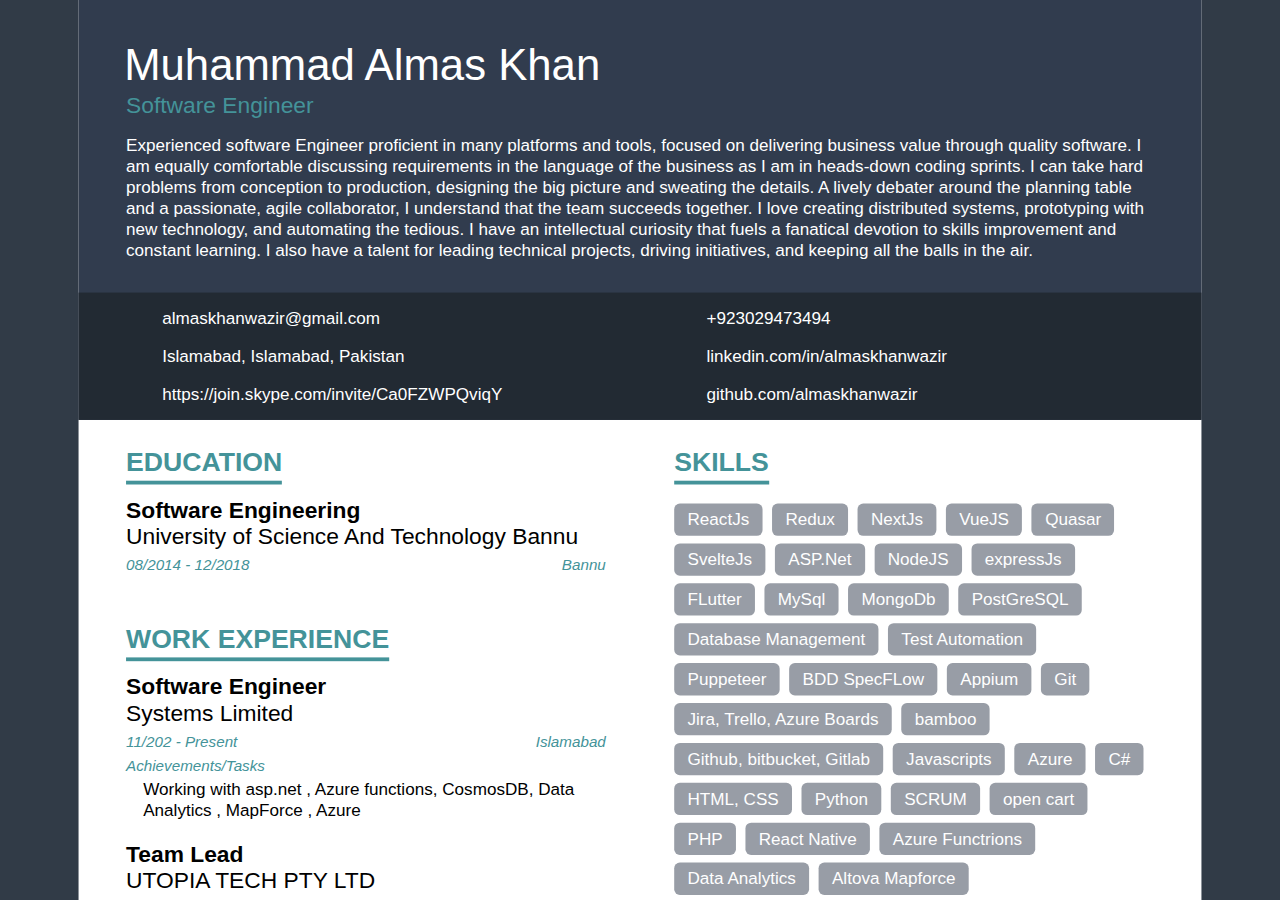
==== index.html @ 301b15f7 "name changes" ====
<!DOCTYPE html>
<!-- saved from url=(0073)https://novoresume.com/editor/resume/688904b0-e754-11e9-bd22-3d920b019807 -->
<html lang="en-US" xml:lang="en-US" id="q1xt_q-html" class="">
  <head>
    <meta http-equiv="Content-Type" content="text/html; charset=UTF-8" />

    <style type="text/css" class="q1ma_q-subpart">
      body,
      html {
        overflow: hidden !important;
        padding: 0;
        margin: 0;
        display: block;
        width: 100% !important;
        height: 100% !important;
        background-color: #303d46;
      }
      #q1uk_q-if-css-loaded {
        width: 10px;
      }
      #q1ma_q-animation {
        width: 100%;
        height: 100%;
        top: 0;
        z-index: 9999999;
        background-color: #303d46;
        position: fixed;
        text-align: center !important;
        transition: 0.5s ease-out;
        will-change: contents;
        opacity: 1;
      }
      #q1ma_q-animation.q1vr_q-close-animation {
        opacity: 0;
      }
      .q1ox_q-loading {
        top: 0;
        width: 100%;
        height: 100%;
        position: fixed;
      }
      #q1ma_q-animation #q1vs_q {
        position: relative;
        height: 18rem;
        margin: -9rem auto 0 auto;
        top: 50%;
      }
      #q1ma_q-animation #q1vt_q {
        position: absolute;
        bottom: 1rem;
        width: 20rem;
        margin-left: -10rem;
        left: 50%;
        display: block;
      }
    </style>
    <title>Novorésumé</title>

    <link
      rel="stylesheet"
      type="text/css"
      href="./Novorésumé_files/style.css"
    />

    <style type="text/css" nonce="" media="print">
      .usabilla_live_button_container {
        display: none;
      }
    </style>

    <style stylearchivedocanimation="">
      #q1et_q.q1uy_q-single-doc .q1um_q-wrapper.q1ox_q-page.qlg_q {
        transform: scale(0.95);
      }
    </style>
  </head>
  <body
    id="q1us_q-editor"
    data-q1vu_q-status="done"
    class="n-hv-s q1ld_q-touch-select-on-some q1ld_q-download-due-to-premium"
    data-nvt-category="editor"
    data-user-auth=""
    data-q1xt_q-mode="q1uy_q-resume-edit"
  >
    <div id="q1et_q" class="q1uy_q-single-doc n-clearfix-after">
          <div
            class="q1ox_q-page q1um_q-wrapper qlg_q"
            data-q1rt_q-show="true"
            data-q1pl_q="A4"
            data-q1xr_q-id="688904b0-e754-11e9-bd22-3d920b019807"
          >
            <div
              class="yna-x-doc-4 q1um_q q1um_q-resume"
              data-q1un_q-option="ubuntu"
              data-q1un_q-size="2"
              data-q1se_q-varient="2"
              data-q1se_q-option="1"
              data-q1vl_q="mid"
              data-q1lm_q="50"
              data-q1lm_q-rates-left="x-bs-2"
              data-q1lm_q-rates-right="x-bs-2"
              data-q1vb_q-label-hide="false"
              data-q1pn_q-index="0"
              data-q1um_q-index="0"
              data-q1nt_q="1642504940882-1"
              data-cv-resume-has-footer="true"
            >
              <div class="q1ox_q-sides q1pm_q-box">
                <div
                  class="x-t-c1 q1zh_q-side-top q1zh_q-side-top-xslot1 q1zh_q-side-top-xslot2"
                  data-q1rt_q-style="round"
                >
                  <div class="q1zh_q-header">
                    <div class="q1xr_q-header-inner">
                      <div
                        class="q1zh_q-specific-sub-header q1yb_q-sizing q1if_q-after"
                      >
                        <div class="q1zh_q-name-container">
                          <div
                            class="q1ro_q-full-name q1un_q-size-a q1un_q-b q1za_q-wrap-pdf"
                          >
                            Muhammad Almas Khan
                          </div>
                          <div class="q1va_q-title">
                            <div
                              class="yna-section-title yna-section-title q1le_q q1pc_q-basic q1le_q-simple"
                              data-q1jl_q="title-1628273647016-22"
                              data-q1ey_q="title"
                            >
                              <div
                                class="q1xu_q q1eu_q-field q1eu_q-field-outer"
                                data-novo-align=""
                                data-q1wz_q-text-enabled="false"
                              >
                                <div
                                  class="q1xu_q q1eu_q-field q1eu_q-field-inner"
                                >
                                  <div
                                    data-q1ro_q="title-desc"
                                    contenteditable="true"
                                    class="q1un_q-size-c q1un_q-b q1ro_q x-t-c1-color q1za_q-wrap-pdf q1ro_q-mandatory"
                                    data-qxy_q="Professional Title"
                                  >
                                    Software Engineer
                                  </div>
                                </div>
                              </div>
                            </div>
                          </div>
                        </div>
                        <div class="q1va_q-summary">
                          <div
                            class="yna-section-summary q1le_q q1pc_q-basic q1le_q-simple"
                            data-q1jl_q="summary-1628273647016-2"
                            data-q1ey_q="summary"
                          >
                            <div
                              class="q1xu_q q1eu_q-field q1eu_q-field-outer"
                              data-novo-align=""
                              data-q1wz_q-text-enabled="true"
                            >
                              <div
                                class="q1xu_q q1eu_q-field q1eu_q-field-inner"
                              >
                                <div
                                  data-q1ro_q="summary-desc"
                                  contenteditable="true"
                                  class="q1ro_q q1un_q-size-e q1un_q-b q1ro_q-mandatory"
                                  data-qxy_q="Short and engaging pitch about yourself."
                                >
                                  <!--StartFragment-->
                                  Experienced software Engineer proficient in
                                  many platforms and tools, focused on
                                  delivering business value through quality
                                  software. I am equally comfortable discussing
                                  requirements in the language of the business
                                  as I am in heads-down coding sprints. I can
                                  take hard problems from conception to
                                  production, designing the big picture and
                                  sweating the details. A lively debater around
                                  the planning table and a passionate, agile
                                  collaborator, I understand that the team
                                  succeeds together. I love creating distributed
                                  systems, prototyping with new technology, and
                                  automating the tedious. I have an intellectual
                                  curiosity that fuels a fanatical devotion to
                                  skills improvement and constant learning. I
                                  also have a talent for leading technical
                                  projects, driving initiatives, and keeping all
                                  the balls in the air.
                                  <!--EndFragment-->
                                </div>
                              </div>
                            </div>
                          </div>
                        </div>
                      </div>
                      
                    </div>
                  </div>
                  <div class="q1va_q-contact x-t-c1-darker q1zh_q-full-width">
                    <div
                      class="yna-section-contact q1le_q q1le_q-simple"
                      data-q1ey_q="contact"
                      data-das="1642506013298"
                      data-q1lt_q-groups="true"
                    >
                      <div class="q1yz_q-group">
                        <div class="q1zh_q-contact" data-q1ro_q-name="email">
                          <div class="q1up_q-contact-holder x-t-c1-color">
                            <div
                              class="q1up_q-contact"
                              style="
                                background-image: url('https://d.novoresume.com/yna_pub/svg/contact/email/white.svg');
                              "
                            ></div>
                          </div>
                          <a
                            data-novo-x-href="mailto:almaskhanwazir@gmail.com"
                            class="q1ro_q-contact q1un_q-size-e q1un_q-b q1za_q-wrap-pdf"
                            >almaskhanwazir@gmail.com</a
                          >
                        </div>
                        <div class="q1zh_q-contact" data-q1ro_q-name="phone">
                          <div class="q1up_q-contact-holder x-t-c1-color">
                            <div
                              class="q1up_q-contact"
                              style="
                                background-image: url('https://d.novoresume.com/yna_pub/svg/contact/phone/white.svg');
                              "
                            ></div>
                          </div>
                          <a
                            class="q1ro_q-contact q1un_q-size-e q1un_q-b q1za_q-wrap-pdf"
                            >+923029473494</a
                          >
                        </div>
                      </div>
                      <div class="q1yz_q-group">
                        <div
                          class="q1zh_q-contact"
                          data-q1ro_q-name="address_mask"
                        >
                          <div class="q1up_q-contact-holder x-t-c1-color">
                            <div
                              class="q1up_q-contact"
                              style="
                                background-image: url('https://d.novoresume.com/yna_pub/svg/contact/address_mask/white.svg');
                              "
                            ></div>
                          </div>
                          <a
                            class="q1ro_q-contact q1un_q-size-e q1un_q-b q1za_q-wrap-pdf"
                            >Islamabad, Islamabad, Pakistan</a
                          >
                        </div>
                        <div class="q1zh_q-contact" data-q1ro_q-name="linkedin">
                          <div class="q1up_q-contact-holder x-t-c1-color">
                            <div
                              class="q1up_q-contact"
                              style="
                                background-image: url('https://d.novoresume.com/yna_pub/svg/contact/linkedin/white.svg');
                              "
                            ></div>
                          </div>
                          <a
                            data-novo-x-href="https://www.linkedin.com/in/almaskhanwazir/"
                            class="q1ro_q-contact q1un_q-size-e q1un_q-b q1za_q-wrap-pdf"
                            >linkedin.com/in/almaskhanwazir</a
                          >
                        </div>
                      </div>
                      <div class="q1yz_q-group">
                        <div class="q1zh_q-contact" data-q1ro_q-name="skype">
                          <div class="q1up_q-contact-holder x-t-c1-color">
                            <div
                              class="q1up_q-contact"
                              style="
                                background-image: url('https://d.novoresume.com/yna_pub/svg/contact/skype/white.svg');
                              "
                            ></div>
                          </div>
                          <a
                            class="q1ro_q-contact q1un_q-size-e q1un_q-b q1za_q-wrap-pdf"
                            >https://join.skype.com/invite/Ca0FZWPQviqY</a
                          >
                        </div>
                        <div class="q1zh_q-contact" data-q1ro_q-name="github">
                          <div class="q1up_q-contact-holder x-t-c1-color">
                            <div
                              class="q1up_q-contact"
                              style="
                                background-image: url('https://d.novoresume.com/yna_pub/svg/contact/github/white.svg');
                              "
                            ></div>
                          </div>
                          <a
                            data-novo-x-href="https://github.com/almaskhanwazir"
                            class="q1ro_q-contact q1un_q-size-e q1un_q-b q1za_q-wrap-pdf"
                            >github.com/almaskhanwazir</a
                          >
                        </div>
                      </div>
                    </div>
                  </div>
                </div>
                <div class="xslot1 xslot1-doc" data-q1ik_q-level="0">
                  <div
                    class="yna-section-edu q1le_q q1xv_q-big q1br_q"
                    data-q1le_q-index="0"
                    data-q1bv_q="1"
                    data-q1za_q-el-list-el-row="2"
                    data-q1ey_q="edu"
                  >
                    <div class="q1zh_q-section-header q1if_q-after">
                      <div class="q1le_q-header-holder q1if_q-after">
                        <div class="x-t-c2-border q1if_q-after q1pm_q-box">
                          <div
                            class="q1xu_q q1eu_q-field q1eu_q-field-outer"
                            data-novo-align=""
                            data-q1wz_q-text-enabled="false"
                          >
                            <div class="q1xu_q q1eu_q-field q1eu_q-field-inner">
                              <div
                                data-q1ro_q="edu-lbl"
                                contenteditable="true"
                                tabindex="-1"
                                class="q1ro_q q1ro_q-label q1un_q-size-b q1un_q-a x-t-c1-color q1za_q-wrap-pdf q1ro_q-label"
                                data-qxy_q="Education"
                              >
                                Education
                              </div>
                            </div>
                          </div>
                        </div>
                      </div>
                    </div>
                    <div class="q1br_q">
                      <div
                        class="q1yz_q-group"
                        data-q1yz_q-group-key="edu-1628265000554-3"
                      >
                        <div
                          class="yna-el-edu-0 q1yz_q"
                          data-q1jl_q="edu-1628265000554-3"
                          data-q1yz_q-index="0"
                        >
                          <div class="q1zh_q-el-content">
                            <div class="q1zh_q-el-role">
                              <div
                                class="q1xu_q q1eu_q-field q1eu_q-field-outer"
                                data-novo-align=""
                                data-q1wz_q-text-enabled="false"
                              >
                                <div
                                  class="q1xu_q q1eu_q-field q1eu_q-field-inner"
                                >
                                  <div
                                    data-q1ro_q="edu-x_vs-role"
                                    contenteditable="true"
                                    class="q1ro_q-el q1un_q-size-c q1un_q-a q1za_q-wrap-pdf q1ro_q-mandatory"
                                    data-qxy_q="Study Program"
                                  >
                                    Software Engineering
                                  </div>
                                </div>
                              </div>
                            </div>
                            <div class="q1zh_q-el-place">
                              <div
                                class="q1xu_q q1eu_q-field q1eu_q-field-outer"
                                data-novo-align=""
                                data-q1wz_q-text-enabled="false"
                              >
                                <div
                                  class="q1xu_q q1eu_q-field q1eu_q-field-inner"
                                >
                                  <div
                                    data-q1ro_q="edu-x_vs-place"
                                    contenteditable="true"
                                    class="q1ro_q-el q1un_q-size-c q1un_q-b q1za_q-wrap-pdf q1ro_q-mandatory"
                                    data-qxy_q="Institution/Place of Education"
                                  >
                                    University of Science And Technology Bannu
                                  </div>
                                </div>
                              </div>
                            </div>
                            <div class="q1ox_q-el-period q1ur_q-component">
                              <div
                                class="q1xu_q q1eu_q-field q1eu_q-field-outer"
                                data-novo-align=""
                                data-q1wz_q-text-enabled="false"
                              >
                                <div
                                  class="q1xu_q q1eu_q-field q1eu_q-field-inner"
                                >
                                  <div
                                    data-q1ro_q="edu-x_vs-period"
                                    contenteditable="true"
                                    tabindex="-1"
                                    class="q1un_q-size-f q1un_q-c x-t-c1-color q1ro_q-el-period x-t-c1-color q1za_q-wrap-pdf q1ro_q-el q1ro_q-inline-block"
                                    data-qxy_q="mm/yyyy - Present"
                                  >
                                    08/2014&nbsp;-&nbsp;12/2018
                                    <div
                                      class="yna-q1xr_q-just-visual q1vd_q-just-white"
                                    >
                                      ,&nbsp;
                                    </div>
                                  </div>
                                </div>
                              </div>
                              <div class="q1zh_q-loc-right q1zh_q-el-loc">
                                <div
                                  class="q1xu_q q1eu_q-field q1eu_q-field-outer"
                                  data-novo-align=""
                                  data-q1wz_q-text-enabled="false"
                                >
                                  <div
                                    class="q1xu_q q1eu_q-field q1eu_q-field-inner"
                                  >
                                    <div
                                      data-q1ro_q="edu-x_vs-loc"
                                      contenteditable="true"
                                      class="q1ro_q-el q1un_q-size-f q1un_q-c x-t-c1-color q1za_q-wrap-pdf"
                                      data-qxy_q="City, Country or GPA (optional)"
                                    >
                                      Bannu
                                    </div>
                                  </div>
                                </div>
                              </div>
                            </div>
                          </div>
                        </div>
                      </div>
                    </div>
                  </div>
                  <div
                    class="yna-section-work q1le_q q1xv_q-big q1br_q"
                    data-q1le_q-index="1"
                    data-q1bv_q="1"
                    data-q1za_q-el-list-el-row="1"
                    data-q1ey_q="work"
                  >
                    <div class="q1zh_q-section-header q1if_q-after">
                      <div class="q1le_q-header-holder q1if_q-after">
                        <div class="x-t-c2-border q1if_q-after q1pm_q-box">
                          <div
                            class="q1xu_q q1eu_q-field q1eu_q-field-outer"
                            data-novo-align=""
                            data-q1wz_q-text-enabled="false"
                          >
                            <div class="q1xu_q q1eu_q-field q1eu_q-field-inner">
                              <div
                                data-q1ro_q="work-lbl"
                                contenteditable="true"
                                tabindex="-1"
                                class="q1ro_q q1ro_q-label q1un_q-size-b q1un_q-a x-t-c1-color q1za_q-wrap-pdf q1ro_q-label"
                                data-qxy_q="Work Experience"
                              >
                                Work Experience
                              </div>
                            </div>
                          </div>
                        </div>
                      </div>
                    </div>
                    <div class="q1br_q">
                      <div
                        class="q1yz_q-group"
                        data-q1yz_q-group-key="work-1642504708933-2"
                      >
                        <div
                          class="yna-el-work-0 q1yz_q"
                          data-q1jl_q="work-1642504708933-2"
                          data-q1yz_q-index="0"
                        >
                          <div class="q1zh_q-el-content">
                            <div class="q1zh_q-el-role">
                              <div
                                class="q1xu_q q1eu_q-field q1eu_q-field-outer"
                                data-novo-align=""
                                data-q1wz_q-text-enabled="false"
                              >
                                <div
                                  class="q1xu_q q1eu_q-field q1eu_q-field-inner"
                                >
                                  <div
                                    data-q1ro_q="work-x_vs-role"
                                    contenteditable="true"
                                    class="q1ro_q-el q1un_q-size-c q1un_q-a q1za_q-wrap-pdf q1ro_q-mandatory"
                                    data-qxy_q="Title/Position"
                                  >
                                    Software Engineer
                                  </div>
                                </div>
                              </div>
                            </div>
                            <div class="q1zh_q-el-place">
                              <div
                                class="q1xu_q q1eu_q-field q1eu_q-field-outer"
                                data-novo-align=""
                                data-q1wz_q-text-enabled="false"
                              >
                                <div
                                  class="q1xu_q q1eu_q-field q1eu_q-field-inner"
                                >
                                  <div
                                    data-q1ro_q="work-x_vs-place"
                                    contenteditable="true"
                                    class="q1ro_q-el q1un_q-size-c q1un_q-b q1za_q-wrap-pdf q1ro_q-mandatory"
                                    data-qxy_q="Workplace/Company"
                                  >
                                    Systems Limited
                                  </div>
                                </div>
                              </div>
                            </div>
                            <div class="q1ox_q-el-period q1ur_q-component">
                              <div
                                class="q1xu_q q1eu_q-field q1eu_q-field-outer"
                                data-novo-align=""
                                data-q1wz_q-text-enabled="false"
                              >
                                <div
                                  class="q1xu_q q1eu_q-field q1eu_q-field-inner"
                                >
                                  <div
                                    data-q1ro_q="work-x_vs-period"
                                    contenteditable="true"
                                    tabindex="-1"
                                    class="q1un_q-size-f q1un_q-c x-t-c1-color q1ro_q-el-period x-t-c1-color q1za_q-wrap-pdf q1ro_q-el q1ro_q-inline-block"
                                    data-qxy_q="mm/yyyy - Present"
                                  >
                                    11/202&nbsp;-&nbsp;Present
                                    <div
                                      class="yna-q1xr_q-just-visual q1vd_q-just-white"
                                    >
                                      ,&nbsp;
                                    </div>
                                  </div>
                                </div>
                              </div>
                              <div class="q1zh_q-loc-right q1zh_q-el-loc">
                                <div
                                  class="q1xu_q q1eu_q-field q1eu_q-field-outer"
                                  data-novo-align=""
                                  data-q1wz_q-text-enabled="false"
                                >
                                  <div
                                    class="q1xu_q q1eu_q-field q1eu_q-field-inner"
                                  >
                                    <div
                                      data-q1ro_q="work-x_vs-loc"
                                      contenteditable="true"
                                      class="q1ro_q-el q1un_q-size-f q1un_q-c x-t-c1-color q1za_q-wrap-pdf"
                                      data-qxy_q="City, Country (optional)"
                                    >
                                      Islamabad
                                    </div>
                                  </div>
                                </div>
                              </div>
                            </div>
                            <div class="q1zh_q-el-list">
                              <div class="q1zh_q-el-header">
                                <div class="q1if_q-after q1pm_q-box">
                                  <div
                                    class="q1xu_q q1eu_q-field q1eu_q-field-outer"
                                    data-novo-align=""
                                    data-q1wz_q-text-enabled="false"
                                  >
                                    <div
                                      class="q1xu_q q1eu_q-field q1eu_q-field-inner"
                                    >
                                      <div
                                        data-q1ro_q="work-x_vs-lbl_list"
                                        contenteditable="true"
                                        tabindex="-1"
                                        class="q1un_q-size-f q1un_q-c q1ro_q-el q1ro_q-label x-t-c1-color q1za_q-wrap-pdf q1ro_q-label"
                                        data-qxy_q="Achievements/Tasks"
                                      >
                                        Achievements/Tasks
                                      </div>
                                    </div>
                                  </div>
                                </div>
                              </div>
                              <div class="q1vb_q q1un_q-b">
                                <div
                                  class="q1zh_q-group"
                                  data-q1yo_q-temp="work-1642504709057-2-1642505203444"
                                >
                                  <div
                                    class="yna-list-el-work-0-list-0 q1vb_q-el"
                                    data-q1vb_q-el-index="0"
                                    data-q1yo_q-temp="1642504709057-2"
                                  >
                                    <div
                                      class="q1ox_q-list-item-bullet"
                                      style="
                                        background-image: url('https://d.novoresume.com/yna_pub/svg/list/circle/b-1.svg');
                                      "
                                    ></div>
                                    <div class="q1zh_q-el-sub-content">
                                      <div
                                        class="q1xu_q q1eu_q-field q1eu_q-field-outer"
                                        data-novo-align=""
                                        data-q1wz_q-text-enabled="true"
                                      >
                                        <div
                                          class="q1xu_q q1eu_q-field q1eu_q-field-inner"
                                        >
                                          <div
                                            data-q1ro_q="work-x_vs-list-x_vs"
                                            contenteditable="true"
                                            class="q1ro_q-el q1un_q-size-e"
                                            data-qxy_q="Accomplishment/Responsibility/Task"
                                          >
                                            Working with asp.net , Azure
                                            functions, CosmosDB, Data Analytics
                                            , MapForce , Azure
                                          </div>
                                        </div>
                                      </div>
                                    </div>
                                  </div>
                                </div>
                              </div>
                            </div>
                          </div>
                        </div>
                      </div>
                      <div
                        class="q1yz_q-group"
                        data-q1yz_q-group-key="work-1628273234610-2"
                      >
                        <div
                          class="yna-el-work-1 q1yz_q"
                          data-q1jl_q="work-1628273234610-2"
                          data-q1yz_q-index="1"
                        >
                          <div class="q1zh_q-el-content">
                            <div class="q1zh_q-el-role">
                              <div
                                class="q1xu_q q1eu_q-field q1eu_q-field-outer"
                                data-novo-align=""
                                data-q1wz_q-text-enabled="false"
                              >
                                <div
                                  class="q1xu_q q1eu_q-field q1eu_q-field-inner"
                                >
                                  <div
                                    data-q1ro_q="work-x_vs-role"
                                    contenteditable="true"
                                    class="q1ro_q-el q1un_q-size-c q1un_q-a q1za_q-wrap-pdf q1ro_q-mandatory"
                                    data-qxy_q="Title/Position"
                                  >
                                    Team Lead
                                  </div>
                                </div>
                              </div>
                            </div>
                            <div class="q1zh_q-el-place">
                              <div
                                class="q1xu_q q1eu_q-field q1eu_q-field-outer"
                                data-novo-align=""
                                data-q1wz_q-text-enabled="false"
                              >
                                <div
                                  class="q1xu_q q1eu_q-field q1eu_q-field-inner"
                                >
                                  <div
                                    data-q1ro_q="work-x_vs-place"
                                    contenteditable="true"
                                    class="q1ro_q-el q1un_q-size-c q1un_q-b q1za_q-wrap-pdf q1ro_q-mandatory"
                                    data-qxy_q="Workplace/Company"
                                  >
                                    UTOPIA TECH PTY LTD
                                  </div>
                                </div>
                              </div>
                            </div>
                            <div class="q1ox_q-el-period q1ur_q-component">
                              <div
                                class="q1xu_q q1eu_q-field q1eu_q-field-outer"
                                data-novo-align=""
                                data-q1wz_q-text-enabled="false"
                              >
                                <div
                                  class="q1xu_q q1eu_q-field q1eu_q-field-inner"
                                >
                                  <div
                                    data-q1ro_q="work-x_vs-period"
                                    contenteditable="true"
                                    tabindex="-1"
                                    class="q1un_q-size-f q1un_q-c x-t-c1-color q1ro_q-el-period x-t-c1-color q1za_q-wrap-pdf q1ro_q-el q1ro_q-inline-block"
                                    data-qxy_q="mm/yyyy - Present"
                                  >
                                    08/2021&nbsp;-&nbsp;Present
                                    <div
                                      class="yna-q1xr_q-just-visual q1vd_q-just-white"
                                    >
                                      ,&nbsp;
                                    </div>
                                  </div>
                                </div>
                              </div>
                              <div class="q1zh_q-loc-right q1zh_q-el-loc">
                                <div
                                  class="q1xu_q q1eu_q-field q1eu_q-field-outer"
                                  data-novo-align=""
                                  data-q1wz_q-text-enabled="false"
                                >
                                  <div
                                    class="q1xu_q q1eu_q-field q1eu_q-field-inner"
                                  >
                                    <div
                                      data-q1ro_q="work-x_vs-loc"
                                      contenteditable="true"
                                      class="q1ro_q-el q1un_q-size-f q1un_q-c x-t-c1-color q1za_q-wrap-pdf"
                                      data-qxy_q="City, Country (optional)"
                                    >
                                      Calliope, Queensland, Australia
                                    </div>
                                  </div>
                                </div>
                              </div>
                            </div>
                            <div class="q1zh_q-el-list">
                              <div class="q1zh_q-el-header">
                                <div class="q1if_q-after q1pm_q-box">
                                  <div
                                    class="q1xu_q q1eu_q-field q1eu_q-field-outer"
                                    data-novo-align=""
                                    data-q1wz_q-text-enabled="false"
                                  >
                                    <div
                                      class="q1xu_q q1eu_q-field q1eu_q-field-inner"
                                    >
                                      <div
                                        data-q1ro_q="work-x_vs-lbl_list"
                                        contenteditable="true"
                                        tabindex="-1"
                                        class="q1un_q-size-f q1un_q-c q1ro_q-el q1ro_q-label x-t-c1-color q1za_q-wrap-pdf q1ro_q-label"
                                        data-qxy_q="Achievements/Tasks"
                                      >
                                        Achievements/Tasks
                                      </div>
                                    </div>
                                  </div>
                                </div>
                              </div>
                              <div class="q1vb_q q1un_q-b">
                                <div
                                  class="q1zh_q-group"
                                  data-q1yo_q-temp="work-1642504636892-12-1642505203444"
                                >
                                  <div
                                    class="yna-list-el-work-1-list-0 q1vb_q-el"
                                    data-q1vb_q-el-index="0"
                                    data-q1yo_q-temp="1642504636892-12"
                                  >
                                    <div
                                      class="q1ox_q-list-item-bullet"
                                      style="
                                        background-image: url('https://d.novoresume.com/yna_pub/svg/list/circle/b-1.svg');
                                      "
                                    ></div>
                                    <div class="q1zh_q-el-sub-content">
                                      <div
                                        class="q1xu_q q1eu_q-field q1eu_q-field-outer"
                                        data-novo-align=""
                                        data-q1wz_q-text-enabled="true"
                                      >
                                        <div
                                          class="q1xu_q q1eu_q-field q1eu_q-field-inner"
                                        >
                                          <div
                                            data-q1ro_q="work-x_vs-list-x_vs"
                                            contenteditable="true"
                                            class="q1ro_q-el q1un_q-size-e"
                                            data-qxy_q="Accomplishment/Responsibility/Task"
                                          >
                                            Front End NextJs, Backend Nodejs, I
                                            do very Critical tasks
                                          </div>
                                        </div>
                                      </div>
                                    </div>
                                  </div>
                                </div>
                                <div
                                  class="q1zh_q-group"
                                  data-q1yo_q-temp="work-1642504636892-13-1642505203444"
                                >
                                  <div
                                    class="yna-list-el-work-1-list-1 q1vb_q-el"
                                    data-q1vb_q-el-index="1"
                                    data-q1yo_q-temp="1642504636892-13"
                                  >
                                    <div
                                      class="q1ox_q-list-item-bullet"
                                      style="
                                        background-image: url('https://d.novoresume.com/yna_pub/svg/list/circle/b-1.svg');
                                      "
                                    ></div>
                                    <div class="q1zh_q-el-sub-content">
                                      <div
                                        class="q1xu_q q1eu_q-field q1eu_q-field-outer"
                                        data-novo-align=""
                                        data-q1wz_q-text-enabled="true"
                                      >
                                        <div
                                          class="q1xu_q q1eu_q-field q1eu_q-field-inner"
                                        >
                                          <div
                                            data-q1ro_q="work-x_vs-list-x_vs"
                                            contenteditable="true"
                                            class="q1ro_q-el q1un_q-size-e"
                                            data-qxy_q="Accomplishment/Responsibility/Task"
                                          >
                                            Daily meetings with my team, and
                                            assign tasks to my team
                                          </div>
                                        </div>
                                      </div>
                                    </div>
                                  </div>
                                </div>
                                <div
                                  class="q1zh_q-group"
                                  data-q1yo_q-temp="work-1642504636892-14-1642505203444"
                                >
                                  <div
                                    class="yna-list-el-work-1-list-2 q1vb_q-el"
                                    data-q1vb_q-el-index="2"
                                    data-q1yo_q-temp="1642504636892-14"
                                  >
                                    <div
                                      class="q1ox_q-list-item-bullet"
                                      style="
                                        background-image: url('https://d.novoresume.com/yna_pub/svg/list/circle/b-1.svg');
                                      "
                                    ></div>
                                    <div class="q1zh_q-el-sub-content">
                                      <div
                                        class="q1xu_q q1eu_q-field q1eu_q-field-outer"
                                        data-novo-align=""
                                        data-q1wz_q-text-enabled="true"
                                      >
                                        <div
                                          class="q1xu_q q1eu_q-field q1eu_q-field-inner"
                                        >
                                          <div
                                            data-q1ro_q="work-x_vs-list-x_vs"
                                            contenteditable="true"
                                            class="q1ro_q-el q1un_q-size-e"
                                            data-qxy_q="Accomplishment/Responsibility/Task"
                                          >
                                            Manage tasks at Jira
                                          </div>
                                        </div>
                                      </div>
                                    </div>
                                  </div>
                                </div>
                              </div>
                            </div>
                            <div class="q1yz_q-contact-holder">
                              <div class="q1ro_q-contact-label q1if_q-after">
                                <div
                                  class="q1xu_q q1eu_q-field q1eu_q-field-outer"
                                  data-novo-align=""
                                  data-q1wz_q-text-enabled="false"
                                >
                                  <div
                                    class="q1xu_q q1eu_q-field q1eu_q-field-inner"
                                  >
                                    <div
                                      data-q1ro_q="generic-lbl_contact"
                                      contenteditable="true"
                                      tabindex="-1"
                                      class="q1ro_q q1un_q-size-f q1un_q-c q1ro_q-label x-t-c1-color q1ro_q-label"
                                      data-qxy_q="Contact"
                                    >
                                      Contact
                                    </div>
                                  </div>
                                </div>
                                <div
                                  class="q1ro_q q1un_q-size-f q1un_q-c q1ro_q-label q1lt_q-separate x-t-c1-color"
                                >
                                  :
                                </div>
                              </div>
                              <div class="q1ro_q-contact-info q1if_q-after">
                                <div
                                  class="q1xu_q q1eu_q-field q1eu_q-field-outer"
                                  data-novo-align=""
                                  data-q1wz_q-text-enabled="false"
                                >
                                  <div
                                    class="q1xu_q q1eu_q-field q1eu_q-field-inner"
                                  >
                                    <div
                                      data-q1ro_q="work-x_vs-contact_person"
                                      contenteditable="true"
                                      class="q1un_q-size-f q1un_q-c q1ro_q-el q1za_q-wrap-pdf"
                                      data-qxy_q="Contact Person"
                                    >
                                      https://www.utopiatech.io/
                                    </div>
                                  </div>
                                </div>
                              </div>
                            </div>
                          </div>
                        </div>
                      </div>
                      <div
                        class="q1yz_q-group"
                        data-q1yz_q-group-key="work-1628272944383-2"
                      >
                        <div
                          class="yna-el-work-2 q1yz_q"
                          data-q1jl_q="work-1628272944383-2"
                          data-q1yz_q-index="2"
                        >
                          <div class="q1zh_q-el-content">
                            <div class="q1zh_q-el-role">
                              <div
                                class="q1xu_q q1eu_q-field q1eu_q-field-outer"
                                data-novo-align=""
                                data-q1wz_q-text-enabled="false"
                              >
                                <div
                                  class="q1xu_q q1eu_q-field q1eu_q-field-inner"
                                >
                                  <div
                                    data-q1ro_q="work-x_vs-role"
                                    contenteditable="true"
                                    class="q1ro_q-el q1un_q-size-c q1un_q-a q1za_q-wrap-pdf q1ro_q-mandatory"
                                    data-qxy_q="Title/Position"
                                  >
                                    Full stack web developer
                                  </div>
                                </div>
                              </div>
                            </div>
                            <div class="q1zh_q-el-place">
                              <div
                                class="q1xu_q q1eu_q-field q1eu_q-field-outer"
                                data-novo-align=""
                                data-q1wz_q-text-enabled="false"
                              >
                                <div
                                  class="q1xu_q q1eu_q-field q1eu_q-field-inner"
                                >
                                  <div
                                    data-q1ro_q="work-x_vs-place"
                                    contenteditable="true"
                                    class="q1ro_q-el q1un_q-size-c q1un_q-b q1za_q-wrap-pdf q1ro_q-mandatory"
                                    data-qxy_q="Workplace/Company"
                                  >
                                    UTOPIA TECH PTY LTD
                                  </div>
                                </div>
                              </div>
                            </div>
                            <div class="q1ox_q-el-period q1ur_q-component">
                              <div
                                class="q1xu_q q1eu_q-field q1eu_q-field-outer"
                                data-novo-align=""
                                data-q1wz_q-text-enabled="false"
                              >
                                <div
                                  class="q1xu_q q1eu_q-field q1eu_q-field-inner"
                                >
                                  <div
                                    data-q1ro_q="work-x_vs-period"
                                    contenteditable="true"
                                    tabindex="-1"
                                    class="q1un_q-size-f q1un_q-c x-t-c1-color q1ro_q-el-period x-t-c1-color q1za_q-wrap-pdf q1ro_q-el q1ro_q-inline-block"
                                    data-qxy_q="mm/yyyy - Present"
                                  >
                                    06/2021&nbsp;-&nbsp;07/2021
                                    <div
                                      class="yna-q1xr_q-just-visual q1vd_q-just-white"
                                    >
                                      ,&nbsp;
                                    </div>
                                  </div>
                                </div>
                              </div>
                              <div class="q1zh_q-loc-right q1zh_q-el-loc">
                                <div
                                  class="q1xu_q q1eu_q-field q1eu_q-field-outer"
                                  data-novo-align=""
                                  data-q1wz_q-text-enabled="false"
                                >
                                  <div
                                    class="q1xu_q q1eu_q-field q1eu_q-field-inner"
                                  >
                                    <div
                                      data-q1ro_q="work-x_vs-loc"
                                      contenteditable="true"
                                      class="q1ro_q-el q1un_q-size-f q1un_q-c x-t-c1-color q1za_q-wrap-pdf"
                                      data-qxy_q="City, Country (optional)"
                                    >
                                      Calliope, Queensland, Australia
                                    </div>
                                  </div>
                                </div>
                              </div>
                            </div>
                            <div class="q1zh_q-el-list">
                              <div class="q1zh_q-el-header">
                                <div class="q1if_q-after q1pm_q-box">
                                  <div
                                    class="q1xu_q q1eu_q-field q1eu_q-field-outer"
                                    data-novo-align=""
                                    data-q1wz_q-text-enabled="false"
                                  >
                                    <div
                                      class="q1xu_q q1eu_q-field q1eu_q-field-inner"
                                    >
                                      <div
                                        data-q1ro_q="work-x_vs-lbl_list"
                                        contenteditable="true"
                                        tabindex="-1"
                                        class="q1un_q-size-f q1un_q-c q1ro_q-el q1ro_q-label x-t-c1-color q1za_q-wrap-pdf q1ro_q-label"
                                        data-qxy_q="Achievements/Tasks"
                                      >
                                        Achievements/Tasks
                                      </div>
                                    </div>
                                  </div>
                                </div>
                              </div>
                              <div class="q1vb_q q1un_q-b">
                                <div
                                  class="q1zh_q-group"
                                  data-q1yo_q-temp="work-1642504636892-10-1642505203444"
                                >
                                  <div
                                    class="yna-list-el-work-2-list-0 q1vb_q-el"
                                    data-q1vb_q-el-index="0"
                                    data-q1yo_q-temp="1642504636892-10"
                                  >
                                    <div
                                      class="q1ox_q-list-item-bullet"
                                      style="
                                        background-image: url('https://d.novoresume.com/yna_pub/svg/list/circle/b-1.svg');
                                      "
                                    ></div>
                                    <div class="q1zh_q-el-sub-content">
                                      <div
                                        class="q1xu_q q1eu_q-field q1eu_q-field-outer"
                                        data-novo-align=""
                                        data-q1wz_q-text-enabled="true"
                                      >
                                        <div
                                          class="q1xu_q q1eu_q-field q1eu_q-field-inner"
                                        >
                                          <div
                                            data-q1ro_q="work-x_vs-list-x_vs"
                                            contenteditable="true"
                                            class="q1ro_q-el q1un_q-size-e"
                                            data-qxy_q="Accomplishment/Responsibility/Task"
                                          >
                                            Front End With NextJs, Redux
                                          </div>
                                        </div>
                                      </div>
                                    </div>
                                  </div>
                                </div>
                                <div
                                  class="q1zh_q-group"
                                  data-q1yo_q-temp="work-1642504636892-11-1642505203444"
                                >
                                  <div
                                    class="yna-list-el-work-2-list-1 q1vb_q-el"
                                    data-q1vb_q-el-index="1"
                                    data-q1yo_q-temp="1642504636892-11"
                                  >
                                    <div
                                      class="q1ox_q-list-item-bullet"
                                      style="
                                        background-image: url('https://d.novoresume.com/yna_pub/svg/list/circle/b-1.svg');
                                      "
                                    ></div>
                                    <div class="q1zh_q-el-sub-content">
                                      <div
                                        class="q1xu_q q1eu_q-field q1eu_q-field-outer"
                                        data-novo-align=""
                                        data-q1wz_q-text-enabled="true"
                                      >
                                        <div
                                          class="q1xu_q q1eu_q-field q1eu_q-field-inner"
                                        >
                                          <div
                                            data-q1ro_q="work-x_vs-list-x_vs"
                                            contenteditable="true"
                                            class="q1ro_q-el q1un_q-size-e"
                                            data-qxy_q="Accomplishment/Responsibility/Task"
                                          >
                                            Backend nodeJs AWS Lambda
                                          </div>
                                        </div>
                                      </div>
                                    </div>
                                  </div>
                                </div>
                              </div>
                            </div>
                          </div>
                        </div>
                      </div>
                    </div>
                  </div>
                </div>
                <div class="xslot2 xslot2-doc" data-q1ik_q-level="0">
                  <div
                    class="yna-section-skills q1le_q q1xy_q-rt q1ll_q"
                    data-q1le_q-index="0"
                    data-q1bv_q="111"
                    data-q1lf_q-category="x-rt-d"
                    data-q1lf_q-style="x-hl"
                    data-q1fa_q-itensify="false"
                    data-q1ey_q="skills"
                  >
                    <div class="q1zh_q-section-header q1if_q-after">
                      <div class="q1le_q-header-holder q1if_q-after">
                        <div class="x-t-c2-border q1if_q-after q1pm_q-box">
                          <div
                            class="q1xu_q q1eu_q-field q1eu_q-field-outer"
                            data-novo-align=""
                            data-q1wz_q-text-enabled="false"
                          >
                            <div class="q1xu_q q1eu_q-field q1eu_q-field-inner">
                              <div
                                data-q1ro_q="skills-lbl"
                                contenteditable="true"
                                tabindex="-1"
                                class="q1ro_q q1ro_q-label q1un_q-size-b q1un_q-a x-t-c1-color q1za_q-wrap-pdf q1ro_q-label"
                                data-qxy_q="Skills"
                              >
                                Skills
                              </div>
                            </div>
                          </div>
                        </div>
                      </div>
                    </div>
                    <div class="q1br_q">
                      <div
                        class="q1yz_q-group"
                        data-q1yz_q-group-key="[base64]"
                      >
                        <div
                          class="yna-el-skills-0 q1yz_q"
                          data-q1jl_q="skills-1628265000555-12"
                          data-q1yz_q-index="0"
                        >
                          <div class="q1zh_q-el-content">
                            <div class="q1zh_q-el-header x-t-c1-highlight">
                              <div class="q1if_q-after q1pm_q-box">
                                <div
                                  class="q1xu_q q1eu_q-field q1eu_q-field-outer"
                                  data-novo-align=""
                                  data-q1wz_q-text-enabled="false"
                                >
                                  <div
                                    class="q1xu_q q1eu_q-field q1eu_q-field-inner"
                                  >
                                    <div
                                      data-q1ro_q="skills-x_vs-abl"
                                      contenteditable="true"
                                      class="q1ro_q-el q1un_q-size-e q1un_q-b q1za_q-wrap-pdf q1ro_q-mandatory"
                                      data-qxy_q="Skill"
                                    >
                                      ReactJs
                                    </div>
                                  </div>
                                </div>
                              </div>
                            </div>
                          </div>
                        </div>
                        <div
                          class="yna-el-skills-1 q1yz_q"
                          data-q1jl_q="skills-1628271350600-2"
                          data-q1yz_q-index="1"
                        >
                          <div class="q1zh_q-el-content">
                            <div class="q1zh_q-el-header x-t-c1-highlight">
                              <div class="q1if_q-after q1pm_q-box">
                                <div
                                  class="q1xu_q q1eu_q-field q1eu_q-field-outer"
                                  data-novo-align=""
                                  data-q1wz_q-text-enabled="false"
                                >
                                  <div
                                    class="q1xu_q q1eu_q-field q1eu_q-field-inner"
                                  >
                                    <div
                                      data-q1ro_q="skills-x_vs-abl"
                                      contenteditable="true"
                                      class="q1ro_q-el q1un_q-size-e q1un_q-b q1za_q-wrap-pdf q1ro_q-mandatory"
                                      data-qxy_q="Skill"
                                    >
                                      Redux
                                    </div>
                                  </div>
                                </div>
                              </div>
                            </div>
                          </div>
                        </div>
                        <div
                          class="yna-el-skills-2 q1yz_q"
                          data-q1jl_q="skills-1628271356496-2"
                          data-q1yz_q-index="2"
                        >
                          <div class="q1zh_q-el-content">
                            <div class="q1zh_q-el-header x-t-c1-highlight">
                              <div class="q1if_q-after q1pm_q-box">
                                <div
                                  class="q1xu_q q1eu_q-field q1eu_q-field-outer"
                                  data-novo-align=""
                                  data-q1wz_q-text-enabled="false"
                                >
                                  <div
                                    class="q1xu_q q1eu_q-field q1eu_q-field-inner"
                                  >
                                    <div
                                      data-q1ro_q="skills-x_vs-abl"
                                      contenteditable="true"
                                      class="q1ro_q-el q1un_q-size-e q1un_q-b q1za_q-wrap-pdf q1ro_q-mandatory"
                                      data-qxy_q="Skill"
                                    >
                                      NextJs
                                    </div>
                                  </div>
                                </div>
                              </div>
                            </div>
                          </div>
                        </div>
                        <div
                          class="yna-el-skills-3 q1yz_q"
                          data-q1jl_q="skills-1628271361040-2"
                          data-q1yz_q-index="3"
                        >
                          <div class="q1zh_q-el-content">
                            <div class="q1zh_q-el-header x-t-c1-highlight">
                              <div class="q1if_q-after q1pm_q-box">
                                <div
                                  class="q1xu_q q1eu_q-field q1eu_q-field-outer"
                                  data-novo-align=""
                                  data-q1wz_q-text-enabled="false"
                                >
                                  <div
                                    class="q1xu_q q1eu_q-field q1eu_q-field-inner"
                                  >
                                    <div
                                      data-q1ro_q="skills-x_vs-abl"
                                      contenteditable="true"
                                      class="q1ro_q-el q1un_q-size-e q1un_q-b q1za_q-wrap-pdf q1ro_q-mandatory"
                                      data-qxy_q="Skill"
                                    >
                                      VueJS
                                    </div>
                                  </div>
                                </div>
                              </div>
                            </div>
                          </div>
                        </div>
                        <div
                          class="yna-el-skills-4 q1yz_q"
                          data-q1jl_q="skills-1628271382081-2"
                          data-q1yz_q-index="4"
                        >
                          <div class="q1zh_q-el-content">
                            <div class="q1zh_q-el-header x-t-c1-highlight">
                              <div class="q1if_q-after q1pm_q-box">
                                <div
                                  class="q1xu_q q1eu_q-field q1eu_q-field-outer"
                                  data-novo-align=""
                                  data-q1wz_q-text-enabled="false"
                                >
                                  <div
                                    class="q1xu_q q1eu_q-field q1eu_q-field-inner"
                                  >
                                    <div
                                      data-q1ro_q="skills-x_vs-abl"
                                      contenteditable="true"
                                      class="q1ro_q-el q1un_q-size-e q1un_q-b q1za_q-wrap-pdf q1ro_q-mandatory"
                                      data-qxy_q="Skill"
                                    >
                                      Quasar
                                    </div>
                                  </div>
                                </div>
                              </div>
                            </div>
                          </div>
                        </div>
                        <div
                          class="yna-el-skills-5 q1yz_q"
                          data-q1jl_q="skills-1628271385856-2"
                          data-q1yz_q-index="5"
                        >
                          <div class="q1zh_q-el-content">
                            <div class="q1zh_q-el-header x-t-c1-highlight">
                              <div class="q1if_q-after q1pm_q-box">
                                <div
                                  class="q1xu_q q1eu_q-field q1eu_q-field-outer"
                                  data-novo-align=""
                                  data-q1wz_q-text-enabled="false"
                                >
                                  <div
                                    class="q1xu_q q1eu_q-field q1eu_q-field-inner"
                                  >
                                    <div
                                      data-q1ro_q="skills-x_vs-abl"
                                      contenteditable="true"
                                      class="q1ro_q-el q1un_q-size-e q1un_q-b q1za_q-wrap-pdf q1ro_q-mandatory"
                                      data-qxy_q="Skill"
                                    >
                                      SvelteJs
                                    </div>
                                  </div>
                                </div>
                              </div>
                            </div>
                          </div>
                        </div>
                        <div
                          class="yna-el-skills-6 q1yz_q"
                          data-q1jl_q="skills-1628271393353-2"
                          data-q1yz_q-index="6"
                        >
                          <div class="q1zh_q-el-content">
                            <div class="q1zh_q-el-header x-t-c1-highlight">
                              <div class="q1if_q-after q1pm_q-box">
                                <div
                                  class="q1xu_q q1eu_q-field q1eu_q-field-outer"
                                  data-novo-align=""
                                  data-q1wz_q-text-enabled="false"
                                >
                                  <div
                                    class="q1xu_q q1eu_q-field q1eu_q-field-inner"
                                  >
                                    <div
                                      data-q1ro_q="skills-x_vs-abl"
                                      contenteditable="true"
                                      class="q1ro_q-el q1un_q-size-e q1un_q-b q1za_q-wrap-pdf q1ro_q-mandatory"
                                      data-qxy_q="Skill"
                                    >
                                      ASP.Net
                                    </div>
                                  </div>
                                </div>
                              </div>
                            </div>
                          </div>
                        </div>
                        <div
                          class="yna-el-skills-7 q1yz_q"
                          data-q1jl_q="skills-1628271416151-2"
                          data-q1yz_q-index="7"
                        >
                          <div class="q1zh_q-el-content">
                            <div class="q1zh_q-el-header x-t-c1-highlight">
                              <div class="q1if_q-after q1pm_q-box">
                                <div
                                  class="q1xu_q q1eu_q-field q1eu_q-field-outer"
                                  data-novo-align=""
                                  data-q1wz_q-text-enabled="false"
                                >
                                  <div
                                    class="q1xu_q q1eu_q-field q1eu_q-field-inner"
                                  >
                                    <div
                                      data-q1ro_q="skills-x_vs-abl"
                                      contenteditable="true"
                                      class="q1ro_q-el q1un_q-size-e q1un_q-b q1za_q-wrap-pdf q1ro_q-mandatory"
                                      data-qxy_q="Skill"
                                    >
                                      NodeJS
                                    </div>
                                  </div>
                                </div>
                              </div>
                            </div>
                          </div>
                        </div>
                        <div
                          class="yna-el-skills-8 q1yz_q"
                          data-q1jl_q="skills-1628271434678-2"
                          data-q1yz_q-index="8"
                        >
                          <div class="q1zh_q-el-content">
                            <div class="q1zh_q-el-header x-t-c1-highlight">
                              <div class="q1if_q-after q1pm_q-box">
                                <div
                                  class="q1xu_q q1eu_q-field q1eu_q-field-outer"
                                  data-novo-align=""
                                  data-q1wz_q-text-enabled="false"
                                >
                                  <div
                                    class="q1xu_q q1eu_q-field q1eu_q-field-inner"
                                  >
                                    <div
                                      data-q1ro_q="skills-x_vs-abl"
                                      contenteditable="true"
                                      class="q1ro_q-el q1un_q-size-e q1un_q-b q1za_q-wrap-pdf q1ro_q-mandatory"
                                      data-qxy_q="Skill"
                                    >
                                      expressJs
                                    </div>
                                  </div>
                                </div>
                              </div>
                            </div>
                          </div>
                        </div>
                        <div
                          class="yna-el-skills-9 q1yz_q"
                          data-q1jl_q="skills-1628271438038-2"
                          data-q1yz_q-index="9"
                        >
                          <div class="q1zh_q-el-content">
                            <div class="q1zh_q-el-header x-t-c1-highlight">
                              <div class="q1if_q-after q1pm_q-box">
                                <div
                                  class="q1xu_q q1eu_q-field q1eu_q-field-outer"
                                  data-novo-align=""
                                  data-q1wz_q-text-enabled="false"
                                >
                                  <div
                                    class="q1xu_q q1eu_q-field q1eu_q-field-inner"
                                  >
                                    <div
                                      data-q1ro_q="skills-x_vs-abl"
                                      contenteditable="true"
                                      class="q1ro_q-el q1un_q-size-e q1un_q-b q1za_q-wrap-pdf q1ro_q-mandatory"
                                      data-qxy_q="Skill"
                                    >
                                      FLutter
                                    </div>
                                  </div>
                                </div>
                              </div>
                            </div>
                          </div>
                        </div>
                        <div
                          class="yna-el-skills-10 q1yz_q"
                          data-q1jl_q="skills-1628271443525-2"
                          data-q1yz_q-index="10"
                        >
                          <div class="q1zh_q-el-content">
                            <div class="q1zh_q-el-header x-t-c1-highlight">
                              <div class="q1if_q-after q1pm_q-box">
                                <div
                                  class="q1xu_q q1eu_q-field q1eu_q-field-outer"
                                  data-novo-align=""
                                  data-q1wz_q-text-enabled="false"
                                >
                                  <div
                                    class="q1xu_q q1eu_q-field q1eu_q-field-inner"
                                  >
                                    <div
                                      data-q1ro_q="skills-x_vs-abl"
                                      contenteditable="true"
                                      class="q1ro_q-el q1un_q-size-e q1un_q-b q1za_q-wrap-pdf q1ro_q-mandatory"
                                      data-qxy_q="Skill"
                                    >
                                      MySql
                                    </div>
                                  </div>
                                </div>
                              </div>
                            </div>
                          </div>
                        </div>
                        <div
                          class="yna-el-skills-11 q1yz_q"
                          data-q1jl_q="skills-1628271542021-2"
                          data-q1yz_q-index="11"
                        >
                          <div class="q1zh_q-el-content">
                            <div class="q1zh_q-el-header x-t-c1-highlight">
                              <div class="q1if_q-after q1pm_q-box">
                                <div
                                  class="q1xu_q q1eu_q-field q1eu_q-field-outer"
                                  data-novo-align=""
                                  data-q1wz_q-text-enabled="false"
                                >
                                  <div
                                    class="q1xu_q q1eu_q-field q1eu_q-field-inner"
                                  >
                                    <div
                                      data-q1ro_q="skills-x_vs-abl"
                                      contenteditable="true"
                                      class="q1ro_q-el q1un_q-size-e q1un_q-b q1za_q-wrap-pdf q1ro_q-mandatory"
                                      data-qxy_q="Skill"
                                    >
                                      MongoDb
                                    </div>
                                  </div>
                                </div>
                              </div>
                            </div>
                          </div>
                        </div>
                        <div
                          class="yna-el-skills-12 q1yz_q"
                          data-q1jl_q="skills-1628271544997-2"
                          data-q1yz_q-index="12"
                        >
                          <div class="q1zh_q-el-content">
                            <div class="q1zh_q-el-header x-t-c1-highlight">
                              <div class="q1if_q-after q1pm_q-box">
                                <div
                                  class="q1xu_q q1eu_q-field q1eu_q-field-outer"
                                  data-novo-align=""
                                  data-q1wz_q-text-enabled="false"
                                >
                                  <div
                                    class="q1xu_q q1eu_q-field q1eu_q-field-inner"
                                  >
                                    <div
                                      data-q1ro_q="skills-x_vs-abl"
                                      contenteditable="true"
                                      class="q1ro_q-el q1un_q-size-e q1un_q-b q1za_q-wrap-pdf q1ro_q-mandatory"
                                      data-qxy_q="Skill"
                                    >
                                      PostGreSQL
                                    </div>
                                  </div>
                                </div>
                              </div>
                            </div>
                          </div>
                        </div>
                        <div
                          class="yna-el-skills-13 q1yz_q"
                          data-q1jl_q="skills-1628271637317-2"
                          data-q1yz_q-index="13"
                        >
                          <div class="q1zh_q-el-content">
                            <div class="q1zh_q-el-header x-t-c1-highlight">
                              <div class="q1if_q-after q1pm_q-box">
                                <div
                                  class="q1xu_q q1eu_q-field q1eu_q-field-outer"
                                  data-novo-align=""
                                  data-q1wz_q-text-enabled="false"
                                >
                                  <div
                                    class="q1xu_q q1eu_q-field q1eu_q-field-inner"
                                  >
                                    <div
                                      data-q1ro_q="skills-x_vs-abl"
                                      contenteditable="true"
                                      class="q1ro_q-el q1un_q-size-e q1un_q-b q1za_q-wrap-pdf q1ro_q-mandatory"
                                      data-qxy_q="Skill"
                                    >
                                      Database Management
                                    </div>
                                  </div>
                                </div>
                              </div>
                            </div>
                          </div>
                        </div>
                        <div
                          class="yna-el-skills-14 q1yz_q"
                          data-q1jl_q="skills-1628271648869-2"
                          data-q1yz_q-index="14"
                        >
                          <div class="q1zh_q-el-content">
                            <div class="q1zh_q-el-header x-t-c1-highlight">
                              <div class="q1if_q-after q1pm_q-box">
                                <div
                                  class="q1xu_q q1eu_q-field q1eu_q-field-outer"
                                  data-novo-align=""
                                  data-q1wz_q-text-enabled="false"
                                >
                                  <div
                                    class="q1xu_q q1eu_q-field q1eu_q-field-inner"
                                  >
                                    <div
                                      data-q1ro_q="skills-x_vs-abl"
                                      contenteditable="true"
                                      class="q1ro_q-el q1un_q-size-e q1un_q-b q1za_q-wrap-pdf q1ro_q-mandatory"
                                      data-qxy_q="Skill"
                                    >
                                      Test Automation
                                    </div>
                                  </div>
                                </div>
                              </div>
                            </div>
                          </div>
                        </div>
                        <div
                          class="yna-el-skills-15 q1yz_q"
                          data-q1jl_q="skills-1628271657733-2"
                          data-q1yz_q-index="15"
                        >
                          <div class="q1zh_q-el-content">
                            <div class="q1zh_q-el-header x-t-c1-highlight">
                              <div class="q1if_q-after q1pm_q-box">
                                <div
                                  class="q1xu_q q1eu_q-field q1eu_q-field-outer"
                                  data-novo-align=""
                                  data-q1wz_q-text-enabled="false"
                                >
                                  <div
                                    class="q1xu_q q1eu_q-field q1eu_q-field-inner"
                                  >
                                    <div
                                      data-q1ro_q="skills-x_vs-abl"
                                      contenteditable="true"
                                      class="q1ro_q-el q1un_q-size-e q1un_q-b q1za_q-wrap-pdf q1ro_q-mandatory"
                                      data-qxy_q="Skill"
                                    >
                                      Puppeteer
                                    </div>
                                  </div>
                                </div>
                              </div>
                            </div>
                          </div>
                        </div>
                        <div
                          class="yna-el-skills-16 q1yz_q"
                          data-q1jl_q="skills-1628271662260-2"
                          data-q1yz_q-index="16"
                        >
                          <div class="q1zh_q-el-content">
                            <div class="q1zh_q-el-header x-t-c1-highlight">
                              <div class="q1if_q-after q1pm_q-box">
                                <div
                                  class="q1xu_q q1eu_q-field q1eu_q-field-outer"
                                  data-novo-align=""
                                  data-q1wz_q-text-enabled="false"
                                >
                                  <div
                                    class="q1xu_q q1eu_q-field q1eu_q-field-inner"
                                  >
                                    <div
                                      data-q1ro_q="skills-x_vs-abl"
                                      contenteditable="true"
                                      class="q1ro_q-el q1un_q-size-e q1un_q-b q1za_q-wrap-pdf q1ro_q-mandatory"
                                      data-qxy_q="Skill"
                                    >
                                      BDD SpecFLow
                                    </div>
                                  </div>
                                </div>
                              </div>
                            </div>
                          </div>
                        </div>
                        <div
                          class="yna-el-skills-17 q1yz_q"
                          data-q1jl_q="skills-1628271669109-2"
                          data-q1yz_q-index="17"
                        >
                          <div class="q1zh_q-el-content">
                            <div class="q1zh_q-el-header x-t-c1-highlight">
                              <div class="q1if_q-after q1pm_q-box">
                                <div
                                  class="q1xu_q q1eu_q-field q1eu_q-field-outer"
                                  data-novo-align=""
                                  data-q1wz_q-text-enabled="false"
                                >
                                  <div
                                    class="q1xu_q q1eu_q-field q1eu_q-field-inner"
                                  >
                                    <div
                                      data-q1ro_q="skills-x_vs-abl"
                                      contenteditable="true"
                                      class="q1ro_q-el q1un_q-size-e q1un_q-b q1za_q-wrap-pdf q1ro_q-mandatory"
                                      data-qxy_q="Skill"
                                    >
                                      Appium
                                    </div>
                                  </div>
                                </div>
                              </div>
                            </div>
                          </div>
                        </div>
                        <div
                          class="yna-el-skills-18 q1yz_q"
                          data-q1jl_q="skills-1628271741077-2"
                          data-q1yz_q-index="18"
                        >
                          <div class="q1zh_q-el-content">
                            <div class="q1zh_q-el-header x-t-c1-highlight">
                              <div class="q1if_q-after q1pm_q-box">
                                <div
                                  class="q1xu_q q1eu_q-field q1eu_q-field-outer"
                                  data-novo-align=""
                                  data-q1wz_q-text-enabled="false"
                                >
                                  <div
                                    class="q1xu_q q1eu_q-field q1eu_q-field-inner"
                                  >
                                    <div
                                      data-q1ro_q="skills-x_vs-abl"
                                      contenteditable="true"
                                      class="q1ro_q-el q1un_q-size-e q1un_q-b q1za_q-wrap-pdf q1ro_q-mandatory"
                                      data-qxy_q="Skill"
                                    >
                                      Git
                                    </div>
                                  </div>
                                </div>
                              </div>
                            </div>
                          </div>
                        </div>
                        <div
                          class="yna-el-skills-19 q1yz_q"
                          data-q1jl_q="skills-1628271906964-2"
                          data-q1yz_q-index="19"
                        >
                          <div class="q1zh_q-el-content">
                            <div class="q1zh_q-el-header x-t-c1-highlight">
                              <div class="q1if_q-after q1pm_q-box">
                                <div
                                  class="q1xu_q q1eu_q-field q1eu_q-field-outer"
                                  data-novo-align=""
                                  data-q1wz_q-text-enabled="false"
                                >
                                  <div
                                    class="q1xu_q q1eu_q-field q1eu_q-field-inner"
                                  >
                                    <div
                                      data-q1ro_q="skills-x_vs-abl"
                                      contenteditable="true"
                                      class="q1ro_q-el q1un_q-size-e q1un_q-b q1za_q-wrap-pdf q1ro_q-mandatory"
                                      data-qxy_q="Skill"
                                    >
                                      Jira, Trello, Azure Boards
                                    </div>
                                  </div>
                                </div>
                              </div>
                            </div>
                          </div>
                        </div>
                        <div
                          class="yna-el-skills-20 q1yz_q"
                          data-q1jl_q="skills-1628271914244-2"
                          data-q1yz_q-index="20"
                        >
                          <div class="q1zh_q-el-content">
                            <div class="q1zh_q-el-header x-t-c1-highlight">
                              <div class="q1if_q-after q1pm_q-box">
                                <div
                                  class="q1xu_q q1eu_q-field q1eu_q-field-outer"
                                  data-novo-align=""
                                  data-q1wz_q-text-enabled="false"
                                >
                                  <div
                                    class="q1xu_q q1eu_q-field q1eu_q-field-inner"
                                  >
                                    <div
                                      data-q1ro_q="skills-x_vs-abl"
                                      contenteditable="true"
                                      class="q1ro_q-el q1un_q-size-e q1un_q-b q1za_q-wrap-pdf q1ro_q-mandatory"
                                      data-qxy_q="Skill"
                                    >
                                      bamboo
                                    </div>
                                  </div>
                                </div>
                              </div>
                            </div>
                          </div>
                        </div>
                        <div
                          class="yna-el-skills-21 q1yz_q"
                          data-q1jl_q="skills-1628271916693-2"
                          data-q1yz_q-index="21"
                        >
                          <div class="q1zh_q-el-content">
                            <div class="q1zh_q-el-header x-t-c1-highlight">
                              <div class="q1if_q-after q1pm_q-box">
                                <div
                                  class="q1xu_q q1eu_q-field q1eu_q-field-outer"
                                  data-novo-align=""
                                  data-q1wz_q-text-enabled="false"
                                >
                                  <div
                                    class="q1xu_q q1eu_q-field q1eu_q-field-inner"
                                  >
                                    <div
                                      data-q1ro_q="skills-x_vs-abl"
                                      contenteditable="true"
                                      class="q1ro_q-el q1un_q-size-e q1un_q-b q1za_q-wrap-pdf q1ro_q-mandatory"
                                      data-qxy_q="Skill"
                                    >
                                      Github, bitbucket, Gitlab
                                    </div>
                                  </div>
                                </div>
                              </div>
                            </div>
                          </div>
                        </div>
                        <div
                          class="yna-el-skills-22 q1yz_q"
                          data-q1jl_q="skills-1628272028724-2"
                          data-q1yz_q-index="22"
                        >
                          <div class="q1zh_q-el-content">
                            <div class="q1zh_q-el-header x-t-c1-highlight">
                              <div class="q1if_q-after q1pm_q-box">
                                <div
                                  class="q1xu_q q1eu_q-field q1eu_q-field-outer"
                                  data-novo-align=""
                                  data-q1wz_q-text-enabled="false"
                                >
                                  <div
                                    class="q1xu_q q1eu_q-field q1eu_q-field-inner"
                                  >
                                    <div
                                      data-q1ro_q="skills-x_vs-abl"
                                      contenteditable="true"
                                      class="q1ro_q-el q1un_q-size-e q1un_q-b q1za_q-wrap-pdf q1ro_q-mandatory"
                                      data-qxy_q="Skill"
                                    >
                                      Javascripts
                                    </div>
                                  </div>
                                </div>
                              </div>
                            </div>
                          </div>
                        </div>
                        <div
                          class="yna-el-skills-23 q1yz_q"
                          data-q1jl_q="skills-1628271958933-2"
                          data-q1yz_q-index="23"
                        >
                          <div class="q1zh_q-el-content">
                            <div class="q1zh_q-el-header x-t-c1-highlight">
                              <div class="q1if_q-after q1pm_q-box">
                                <div
                                  class="q1xu_q q1eu_q-field q1eu_q-field-outer"
                                  data-novo-align=""
                                  data-q1wz_q-text-enabled="false"
                                >
                                  <div
                                    class="q1xu_q q1eu_q-field q1eu_q-field-inner"
                                  >
                                    <div
                                      data-q1ro_q="skills-x_vs-abl"
                                      contenteditable="true"
                                      class="q1ro_q-el q1un_q-size-e q1un_q-b q1za_q-wrap-pdf q1ro_q-mandatory"
                                      data-qxy_q="Skill"
                                    >
                                      Azure
                                    </div>
                                  </div>
                                </div>
                              </div>
                            </div>
                          </div>
                        </div>
                        <div
                          class="yna-el-skills-24 q1yz_q"
                          data-q1jl_q="skills-1628272034036-2"
                          data-q1yz_q-index="24"
                        >
                          <div class="q1zh_q-el-content">
                            <div class="q1zh_q-el-header x-t-c1-highlight">
                              <div class="q1if_q-after q1pm_q-box">
                                <div
                                  class="q1xu_q q1eu_q-field q1eu_q-field-outer"
                                  data-novo-align=""
                                  data-q1wz_q-text-enabled="false"
                                >
                                  <div
                                    class="q1xu_q q1eu_q-field q1eu_q-field-inner"
                                  >
                                    <div
                                      data-q1ro_q="skills-x_vs-abl"
                                      contenteditable="true"
                                      class="q1ro_q-el q1un_q-size-e q1un_q-b q1za_q-wrap-pdf q1ro_q-mandatory"
                                      data-qxy_q="Skill"
                                    >
                                      C#
                                    </div>
                                  </div>
                                </div>
                              </div>
                            </div>
                          </div>
                        </div>
                        <div
                          class="yna-el-skills-25 q1yz_q"
                          data-q1jl_q="skills-1628272038405-2"
                          data-q1yz_q-index="25"
                        >
                          <div class="q1zh_q-el-content">
                            <div class="q1zh_q-el-header x-t-c1-highlight">
                              <div class="q1if_q-after q1pm_q-box">
                                <div
                                  class="q1xu_q q1eu_q-field q1eu_q-field-outer"
                                  data-novo-align=""
                                  data-q1wz_q-text-enabled="false"
                                >
                                  <div
                                    class="q1xu_q q1eu_q-field q1eu_q-field-inner"
                                  >
                                    <div
                                      data-q1ro_q="skills-x_vs-abl"
                                      contenteditable="true"
                                      class="q1ro_q-el q1un_q-size-e q1un_q-b q1za_q-wrap-pdf q1ro_q-mandatory"
                                      data-qxy_q="Skill"
                                    >
                                      HTML, CSS
                                    </div>
                                  </div>
                                </div>
                              </div>
                            </div>
                          </div>
                        </div>
                        <div
                          class="yna-el-skills-26 q1yz_q"
                          data-q1jl_q="skills-1628272047124-2"
                          data-q1yz_q-index="26"
                        >
                          <div class="q1zh_q-el-content">
                            <div class="q1zh_q-el-header x-t-c1-highlight">
                              <div class="q1if_q-after q1pm_q-box">
                                <div
                                  class="q1xu_q q1eu_q-field q1eu_q-field-outer"
                                  data-novo-align=""
                                  data-q1wz_q-text-enabled="false"
                                >
                                  <div
                                    class="q1xu_q q1eu_q-field q1eu_q-field-inner"
                                  >
                                    <div
                                      data-q1ro_q="skills-x_vs-abl"
                                      contenteditable="true"
                                      class="q1ro_q-el q1un_q-size-e q1un_q-b q1za_q-wrap-pdf q1ro_q-mandatory"
                                      data-qxy_q="Skill"
                                    >
                                      Python
                                    </div>
                                  </div>
                                </div>
                              </div>
                            </div>
                          </div>
                        </div>
                        <div
                          class="yna-el-skills-27 q1yz_q"
                          data-q1jl_q="skills-1629360459792-2"
                          data-q1yz_q-index="27"
                        >
                          <div class="q1zh_q-el-content">
                            <div class="q1zh_q-el-header x-t-c1-highlight">
                              <div class="q1if_q-after q1pm_q-box">
                                <div
                                  class="q1xu_q q1eu_q-field q1eu_q-field-outer"
                                  data-novo-align=""
                                  data-q1wz_q-text-enabled="false"
                                >
                                  <div
                                    class="q1xu_q q1eu_q-field q1eu_q-field-inner"
                                  >
                                    <div
                                      data-q1ro_q="skills-x_vs-abl"
                                      contenteditable="true"
                                      class="q1ro_q-el q1un_q-size-e q1un_q-b q1za_q-wrap-pdf q1ro_q-mandatory"
                                      data-qxy_q="Skill"
                                    >
                                      SCRUM
                                    </div>
                                  </div>
                                </div>
                              </div>
                            </div>
                          </div>
                        </div>
                        <div
                          class="yna-el-skills-28 q1yz_q"
                          data-q1jl_q="skills-1632298824397-2"
                          data-q1yz_q-index="28"
                        >
                          <div class="q1zh_q-el-content">
                            <div class="q1zh_q-el-header x-t-c1-highlight">
                              <div class="q1if_q-after q1pm_q-box">
                                <div
                                  class="q1xu_q q1eu_q-field q1eu_q-field-outer"
                                  data-novo-align=""
                                  data-q1wz_q-text-enabled="false"
                                >
                                  <div
                                    class="q1xu_q q1eu_q-field q1eu_q-field-inner"
                                  >
                                    <div
                                      data-q1ro_q="skills-x_vs-abl"
                                      contenteditable="true"
                                      class="q1ro_q-el q1un_q-size-e q1un_q-b q1za_q-wrap-pdf q1ro_q-mandatory"
                                      data-qxy_q="Skill"
                                    >
                                      open cart
                                    </div>
                                  </div>
                                </div>
                              </div>
                            </div>
                          </div>
                        </div>
                        <div
                          class="yna-el-skills-29 q1yz_q"
                          data-q1jl_q="skills-1632298829282-2"
                          data-q1yz_q-index="29"
                        >
                          <div class="q1zh_q-el-content">
                            <div class="q1zh_q-el-header x-t-c1-highlight">
                              <div class="q1if_q-after q1pm_q-box">
                                <div
                                  class="q1xu_q q1eu_q-field q1eu_q-field-outer"
                                  data-novo-align=""
                                  data-q1wz_q-text-enabled="false"
                                >
                                  <div
                                    class="q1xu_q q1eu_q-field q1eu_q-field-inner"
                                  >
                                    <div
                                      data-q1ro_q="skills-x_vs-abl"
                                      contenteditable="true"
                                      class="q1ro_q-el q1un_q-size-e q1un_q-b q1za_q-wrap-pdf q1ro_q-mandatory"
                                      data-qxy_q="Skill"
                                    >
                                      PHP
                                    </div>
                                  </div>
                                </div>
                              </div>
                            </div>
                          </div>
                        </div>
                        <div
                          class="yna-el-skills-30 q1yz_q"
                          data-q1jl_q="skills-1632298853289-2"
                          data-q1yz_q-index="30"
                        >
                          <div class="q1zh_q-el-content">
                            <div class="q1zh_q-el-header x-t-c1-highlight">
                              <div class="q1if_q-after q1pm_q-box">
                                <div
                                  class="q1xu_q q1eu_q-field q1eu_q-field-outer"
                                  data-novo-align=""
                                  data-q1wz_q-text-enabled="false"
                                >
                                  <div
                                    class="q1xu_q q1eu_q-field q1eu_q-field-inner"
                                  >
                                    <div
                                      data-q1ro_q="skills-x_vs-abl"
                                      contenteditable="true"
                                      class="q1ro_q-el q1un_q-size-e q1un_q-b q1za_q-wrap-pdf q1ro_q-mandatory"
                                      data-qxy_q="Skill"
                                    >
                                      React Native
                                    </div>
                                  </div>
                                </div>
                              </div>
                            </div>
                          </div>
                        </div>
                        <div
                          class="yna-el-skills-31 q1yz_q"
                          data-q1jl_q="skills-1642505059700-2"
                          data-q1yz_q-index="31"
                        >
                          <div class="q1zh_q-el-content">
                            <div class="q1zh_q-el-header x-t-c1-highlight">
                              <div class="q1if_q-after q1pm_q-box">
                                <div
                                  class="q1xu_q q1eu_q-field q1eu_q-field-outer"
                                  data-novo-align=""
                                  data-q1wz_q-text-enabled="false"
                                >
                                  <div
                                    class="q1xu_q q1eu_q-field q1eu_q-field-inner"
                                  >
                                    <div
                                      data-q1ro_q="skills-x_vs-abl"
                                      contenteditable="true"
                                      class="q1ro_q-el q1un_q-size-e q1un_q-b q1za_q-wrap-pdf q1ro_q-mandatory"
                                      data-qxy_q="Skill"
                                    >
                                      Azure Functrions
                                    </div>
                                  </div>
                                </div>
                              </div>
                            </div>
                          </div>
                        </div>
                        <div
                          class="yna-el-skills-32 q1yz_q"
                          data-q1jl_q="skills-1642505134633-2"
                          data-q1yz_q-index="32"
                        >
                          <div class="q1zh_q-el-content">
                            <div class="q1zh_q-el-header x-t-c1-highlight">
                              <div class="q1if_q-after q1pm_q-box">
                                <div
                                  class="q1xu_q q1eu_q-field q1eu_q-field-outer"
                                  data-novo-align=""
                                  data-q1wz_q-text-enabled="false"
                                >
                                  <div
                                    class="q1xu_q q1eu_q-field q1eu_q-field-inner"
                                  >
                                    <div
                                      data-q1ro_q="skills-x_vs-abl"
                                      contenteditable="true"
                                      class="q1ro_q-el q1un_q-size-e q1un_q-b q1za_q-wrap-pdf q1ro_q-mandatory"
                                      data-qxy_q="Skill"
                                    >
                                      Data Analytics
                                    </div>
                                  </div>
                                </div>
                              </div>
                            </div>
                          </div>
                        </div>
                        <div
                          class="yna-el-skills-33 q1yz_q"
                          data-q1jl_q="skills-1642505147321-2"
                          data-q1yz_q-index="33"
                        >
                          <div class="q1zh_q-el-content">
                            <div class="q1zh_q-el-header x-t-c1-highlight">
                              <div class="q1if_q-after q1pm_q-box">
                                <div
                                  class="q1xu_q q1eu_q-field q1eu_q-field-outer"
                                  data-novo-align=""
                                  data-q1wz_q-text-enabled="false"
                                >
                                  <div
                                    class="q1xu_q q1eu_q-field q1eu_q-field-inner"
                                  >
                                    <div
                                      data-q1ro_q="skills-x_vs-abl"
                                      contenteditable="true"
                                      class="q1ro_q-el q1un_q-size-e q1un_q-b q1za_q-wrap-pdf q1ro_q-mandatory"
                                      data-qxy_q="Skill"
                                    >
                                      Altova Mapforce
                                    </div>
                                  </div>
                                </div>
                              </div>
                            </div>
                          </div>
                        </div>
                      </div>
                    </div>
                  </div>
                  <div
                    class="yna-section-projects q1le_q q1xv_q-semi q1br_q"
                    data-q1le_q-index="1"
                    data-q1bv_q="1"
                    data-q1za_q-el-list-el-row="1"
                    data-q1ey_q="projects"
                  >
                    <div class="q1zh_q-section-header q1if_q-after">
                      <div class="q1le_q-header-holder q1if_q-after">
                        <div class="x-t-c2-border q1if_q-after q1pm_q-box">
                          <div
                            class="q1xu_q q1eu_q-field q1eu_q-field-outer"
                            data-novo-align=""
                            data-q1wz_q-text-enabled="false"
                          >
                            <div class="q1xu_q q1eu_q-field q1eu_q-field-inner">
                              <div
                                data-q1ro_q="projects-lbl"
                                contenteditable="true"
                                tabindex="-1"
                                class="q1ro_q q1ro_q-label q1un_q-size-b q1un_q-a x-t-c1-color q1za_q-wrap-pdf q1ro_q-label"
                                data-qxy_q="Personal Projects"
                              >
                                Projects
                              </div>
                            </div>
                          </div>
                        </div>
                      </div>
                    </div>
                    <div class="q1br_q">
                      <div
                        class="q1yz_q-group"
                        data-q1yz_q-group-key="projects-1628273647018-4"
                      >
                        <div
                          class="yna-el-projects-0 q1yz_q"
                          data-q1jl_q="projects-1628273647018-4"
                          data-q1yz_q-index="0"
                        >
                          <div class="q1zh_q-el-content">
                            <div class="q1zh_q-el-header q1ox_q-el-name-period">
                              <div
                                class="q1xu_q q1eu_q-field q1eu_q-field-outer"
                                data-novo-align=""
                                data-q1wz_q-text-enabled="false"
                              >
                                <div
                                  class="q1xu_q q1eu_q-field q1eu_q-field-inner"
                                >
                                  <div
                                    data-q1ro_q="projects-x_vs-name"
                                    contenteditable="true"
                                    class="q1ro_q-el q1un_q-size-d q1un_q-b q1za_q-wrap-pdf q1ro_q-mandatory"
                                    data-qxy_q="Project Name"
                                  >
                                    Prodoo
                                    <div
                                      class="yna-q1xr_q-just-visual yna-q1pd_q-name-period q1ro_q-el-period"
                                      data-q1ro_q="projects-x_vs-period"
                                    >
                                      &nbsp;(02/2020&nbsp;-&nbsp;03/2021)
                                    </div>
                                  </div>
                                </div>
                              </div>
                            </div>
                            <div class="q1zh_q-el-list">
                              <div class="q1vb_q q1un_q-b">
                                <div
                                  class="q1zh_q-group"
                                  data-q1yo_q-temp="projects-1642504636892-15-1642504636889"
                                >
                                  <div
                                    class="yna-list-el-projects-0-list-0 q1vb_q-el"
                                    data-q1vb_q-el-index="0"
                                    data-q1yo_q-temp="1642504636892-15"
                                  >
                                    <div
                                      class="q1ox_q-list-item-bullet"
                                      style="
                                        background-image: url('https://d.novoresume.com/yna_pub/svg/list/circle/b-1.svg');
                                      "
                                    ></div>
                                    <div class="q1zh_q-el-sub-content">
                                      <div
                                        class="q1xu_q q1eu_q-field q1eu_q-field-outer"
                                        data-novo-align=""
                                        data-q1wz_q-text-enabled="true"
                                      >
                                        <div
                                          class="q1xu_q q1eu_q-field q1eu_q-field-inner"
                                        >
                                          <div
                                            data-q1ro_q="projects-x_vs-list-x_vs"
                                            contenteditable="true"
                                            class="q1ro_q-el q1un_q-size-f"
                                            data-qxy_q="Description of Achievements"
                                          >
                                            Online Recruitment service (Connect
                                            companies for specific skills)
                                            Prodoo helps recruiters meet the
                                            freelancers throughout the world and
                                            get them best job offers.
                                          </div>
                                        </div>
                                      </div>
                                    </div>
                                  </div>
                                </div>
                                <div
                                  class="q1zh_q-group"
                                  data-q1yo_q-temp="projects-1642504636892-16-1642504636889"
                                >
                                  <div
                                    class="yna-list-el-projects-0-list-1 q1vb_q-el"
                                    data-q1vb_q-el-index="1"
                                    data-q1yo_q-temp="1642504636892-16"
                                  >
                                    <div
                                      class="q1ox_q-list-item-bullet"
                                      style="
                                        background-image: url('https://d.novoresume.com/yna_pub/svg/list/circle/b-1.svg');
                                      "
                                    ></div>
                                    <div class="q1zh_q-el-sub-content">
                                      <div
                                        class="q1xu_q q1eu_q-field q1eu_q-field-outer"
                                        data-novo-align=""
                                        data-q1wz_q-text-enabled="true"
                                      >
                                        <div
                                          class="q1xu_q q1eu_q-field q1eu_q-field-inner"
                                        >
                                          <div
                                            data-q1ro_q="projects-x_vs-list-x_vs"
                                            contenteditable="true"
                                            class="q1ro_q-el q1un_q-size-f"
                                            data-qxy_q="Description of Achievements"
                                          >
                                            Prodoo is Built with reactJs at
                                            front end and Asp.net web apis
                                            backend.
                                          </div>
                                        </div>
                                      </div>
                                    </div>
                                  </div>
                                </div>
                                <div
                                  class="q1zh_q-group"
                                  data-q1yo_q-temp="projects-1642504636892-17-1642504636889"
                                >
                                  <div
                                    class="yna-list-el-projects-0-list-2 q1vb_q-el"
                                    data-q1vb_q-el-index="2"
                                    data-q1yo_q-temp="1642504636892-17"
                                  >
                                    <div
                                      class="q1ox_q-list-item-bullet"
                                      style="
                                        background-image: url('https://d.novoresume.com/yna_pub/svg/list/circle/b-1.svg');
                                      "
                                    ></div>
                                    <div class="q1zh_q-el-sub-content">
                                      <div
                                        class="q1xu_q q1eu_q-field q1eu_q-field-outer"
                                        data-novo-align=""
                                        data-q1wz_q-text-enabled="true"
                                      >
                                        <div
                                          class="q1xu_q q1eu_q-field q1eu_q-field-inner"
                                        >
                                          <div
                                            data-q1ro_q="projects-x_vs-list-x_vs"
                                            contenteditable="true"
                                            class="q1ro_q-el q1un_q-size-f"
                                            data-qxy_q="Description of Achievements"
                                          >
                                            https://www.prodoo.com/
                                          </div>
                                        </div>
                                      </div>
                                    </div>
                                  </div>
                                </div>
                              </div>
                            </div>
                          </div>
                        </div>
                      </div>
                      <div
                        class="q1yz_q-group"
                        data-q1yz_q-group-key="projects-1628273801597-2"
                      >
                        <div
                          class="yna-el-projects-1 q1yz_q"
                          data-q1jl_q="projects-1628273801597-2"
                          data-q1yz_q-index="1"
                        >
                          <div class="q1zh_q-el-content">
                            <div class="q1zh_q-el-header q1ox_q-el-name-period">
                              <div
                                class="q1xu_q q1eu_q-field q1eu_q-field-outer"
                                data-novo-align=""
                                data-q1wz_q-text-enabled="false"
                              >
                                <div
                                  class="q1xu_q q1eu_q-field q1eu_q-field-inner"
                                >
                                  <div
                                    data-q1ro_q="projects-x_vs-name"
                                    contenteditable="true"
                                    class="q1ro_q-el q1un_q-size-d q1un_q-b q1za_q-wrap-pdf q1ro_q-mandatory"
                                    data-qxy_q="Project Name"
                                  >
                                    Arivanna
                                    <div
                                      class="yna-q1xr_q-just-visual yna-q1pd_q-name-period q1ro_q-el-period"
                                      data-q1ro_q="projects-x_vs-period"
                                    >
                                      &nbsp;(06/2021&nbsp;-&nbsp;Present)
                                    </div>
                                  </div>
                                </div>
                              </div>
                            </div>
                            <div class="q1zh_q-el-list">
                              <div class="q1vb_q q1un_q-b">
                                <div
                                  class="q1zh_q-group"
                                  data-q1yo_q-temp="projects-1642504636892-18-1642504636889"
                                >
                                  <div
                                    class="yna-list-el-projects-1-list-0 q1vb_q-el"
                                    data-q1vb_q-el-index="0"
                                    data-q1yo_q-temp="1642504636892-18"
                                  >
                                    <div
                                      class="q1ox_q-list-item-bullet"
                                      style="
                                        background-image: url('https://d.novoresume.com/yna_pub/svg/list/circle/b-1.svg');
                                      "
                                    ></div>
                                    <div class="q1zh_q-el-sub-content">
                                      <div
                                        class="q1xu_q q1eu_q-field q1eu_q-field-outer"
                                        data-novo-align=""
                                        data-q1wz_q-text-enabled="true"
                                      >
                                        <div
                                          class="q1xu_q q1eu_q-field q1eu_q-field-inner"
                                        >
                                          <div
                                            data-q1ro_q="projects-x_vs-list-x_vs"
                                            contenteditable="true"
                                            class="q1ro_q-el q1un_q-size-f"
                                            data-qxy_q="Description of Achievements"
                                          >
                                            Online Buy and sell system when user
                                            can create there online store or
                                            company as a vendor and buyer can
                                            buy products as buyers.
                                          </div>
                                        </div>
                                      </div>
                                    </div>
                                  </div>
                                </div>
                                <div
                                  class="q1zh_q-group"
                                  data-q1yo_q-temp="projects-1642504636892-19-1642504636889"
                                >
                                  <div
                                    class="yna-list-el-projects-1-list-1 q1vb_q-el"
                                    data-q1vb_q-el-index="1"
                                    data-q1yo_q-temp="1642504636892-19"
                                  >
                                    <div
                                      class="q1ox_q-list-item-bullet"
                                      style="
                                        background-image: url('https://d.novoresume.com/yna_pub/svg/list/circle/b-1.svg');
                                      "
                                    ></div>
                                    <div class="q1zh_q-el-sub-content">
                                      <div
                                        class="q1xu_q q1eu_q-field q1eu_q-field-outer"
                                        data-novo-align=""
                                        data-q1wz_q-text-enabled="true"
                                      >
                                        <div
                                          class="q1xu_q q1eu_q-field q1eu_q-field-inner"
                                        >
                                          <div
                                            data-q1ro_q="projects-x_vs-list-x_vs"
                                            contenteditable="true"
                                            class="q1ro_q-el q1un_q-size-f"
                                            data-qxy_q="Description of Achievements"
                                          >
                                            Arivanna is built with reactJs at
                                            front end and Nodejs AWS Lambda at
                                            backend.
                                          </div>
                                        </div>
                                      </div>
                                    </div>
                                  </div>
                                </div>
                                <div
                                  class="q1zh_q-group"
                                  data-q1yo_q-temp="projects-1642504636892-20-1642504636889"
                                >
                                  <div
                                    class="yna-list-el-projects-1-list-2 q1vb_q-el"
                                    data-q1vb_q-el-index="2"
                                    data-q1yo_q-temp="1642504636892-20"
                                  >
                                    <div
                                      class="q1ox_q-list-item-bullet"
                                      style="
                                        background-image: url('https://d.novoresume.com/yna_pub/svg/list/circle/b-1.svg');
                                      "
                                    ></div>
                                    <div class="q1zh_q-el-sub-content">
                                      <div
                                        class="q1xu_q q1eu_q-field q1eu_q-field-outer"
                                        data-novo-align=""
                                        data-q1wz_q-text-enabled="true"
                                      >
                                        <div
                                          class="q1xu_q q1eu_q-field q1eu_q-field-inner"
                                        >
                                          <div
                                            data-q1ro_q="projects-x_vs-list-x_vs"
                                            contenteditable="true"
                                            class="q1ro_q-el q1un_q-size-f"
                                            data-qxy_q="Description of Achievements"
                                          >
                                            https://utopia-dev-c98fb.web.app/
                                          </div>
                                        </div>
                                      </div>
                                    </div>
                                  </div>
                                </div>
                              </div>
                            </div>
                          </div>
                        </div>
                      </div>
                      <div
                        class="q1yz_q-group"
                        data-q1yz_q-group-key="projects-1628274255255-2"
                      >
                        <div
                          class="yna-el-projects-2 q1yz_q"
                          data-q1jl_q="projects-1628274255255-2"
                          data-q1yz_q-index="2"
                        >
                          <div class="q1zh_q-el-content">
                            <div class="q1zh_q-el-header q1ox_q-el-name-period">
                              <div
                                class="q1xu_q q1eu_q-field q1eu_q-field-outer"
                                data-novo-align=""
                                data-q1wz_q-text-enabled="false"
                              >
                                <div
                                  class="q1xu_q q1eu_q-field q1eu_q-field-inner"
                                >
                                  <div
                                    data-q1ro_q="projects-x_vs-name"
                                    contenteditable="true"
                                    class="q1ro_q-el q1un_q-size-d q1un_q-b q1za_q-wrap-pdf q1ro_q-mandatory"
                                    data-qxy_q="Project Name"
                                  >
                                    Online Blog With SEO
                                    <div
                                      class="yna-q1xr_q-just-visual yna-q1pd_q-name-period q1ro_q-el-period"
                                      data-q1ro_q="projects-x_vs-period"
                                    >
                                      &nbsp;(04/2021&nbsp;-&nbsp;05/2021)
                                    </div>
                                  </div>
                                </div>
                              </div>
                            </div>
                            <div class="q1zh_q-el-list">
                              <div class="q1vb_q q1un_q-b">
                                <div
                                  class="q1zh_q-group"
                                  data-q1yo_q-temp="projects-1642504636892-21-1642504636889"
                                >
                                  <div
                                    class="yna-list-el-projects-2-list-0 q1vb_q-el"
                                    data-q1vb_q-el-index="0"
                                    data-q1yo_q-temp="1642504636892-21"
                                  >
                                    <div
                                      class="q1ox_q-list-item-bullet"
                                      style="
                                        background-image: url('https://d.novoresume.com/yna_pub/svg/list/circle/b-1.svg');
                                      "
                                    ></div>
                                    <div class="q1zh_q-el-sub-content">
                                      <div
                                        class="q1xu_q q1eu_q-field q1eu_q-field-outer"
                                        data-novo-align=""
                                        data-q1wz_q-text-enabled="true"
                                      >
                                        <div
                                          class="q1xu_q q1eu_q-field q1eu_q-field-inner"
                                        >
                                          <div
                                            data-q1ro_q="projects-x_vs-list-x_vs"
                                            contenteditable="true"
                                            class="q1ro_q-el q1un_q-size-f"
                                            data-qxy_q="Description of Achievements"
                                          >
                                            Its online blog built with nextJS,
                                            and nodeJs
                                          </div>
                                        </div>
                                      </div>
                                    </div>
                                  </div>
                                </div>
                                <div
                                  class="q1zh_q-group"
                                  data-q1yo_q-temp="projects-1642504636892-22-1642504636889"
                                >
                                  <div
                                    class="yna-list-el-projects-2-list-1 q1vb_q-el"
                                    data-q1vb_q-el-index="1"
                                    data-q1yo_q-temp="1642504636892-22"
                                  >
                                    <div
                                      class="q1ox_q-list-item-bullet"
                                      style="
                                        background-image: url('https://d.novoresume.com/yna_pub/svg/list/circle/b-1.svg');
                                      "
                                    ></div>
                                    <div class="q1zh_q-el-sub-content">
                                      <div
                                        class="q1xu_q q1eu_q-field q1eu_q-field-outer"
                                        data-novo-align=""
                                        data-q1wz_q-text-enabled="true"
                                      >
                                        <div
                                          class="q1xu_q q1eu_q-field q1eu_q-field-inner"
                                        >
                                          <div
                                            data-q1ro_q="projects-x_vs-list-x_vs"
                                            contenteditable="true"
                                            class="q1ro_q-el q1un_q-size-f"
                                            data-qxy_q="Description of Achievements"
                                          >
                                            https://onemancode.com/
                                          </div>
                                        </div>
                                      </div>
                                    </div>
                                  </div>
                                </div>
                              </div>
                            </div>
                          </div>
                        </div>
                      </div>
                      <div
                        class="q1yz_q-group"
                        data-q1yz_q-group-key="projects-1634898741923-2"
                      >
                        <div
                          class="yna-el-projects-3 q1yz_q"
                          data-q1jl_q="projects-1634898741923-2"
                          data-q1yz_q-index="3"
                        >
                          <div class="q1zh_q-el-content">
                            <div class="q1zh_q-el-header q1ox_q-el-name-period">
                              <div
                                class="q1xu_q q1eu_q-field q1eu_q-field-outer"
                                data-novo-align=""
                                data-q1wz_q-text-enabled="false"
                              >
                                <div
                                  class="q1xu_q q1eu_q-field q1eu_q-field-inner"
                                >
                                  <div
                                    data-q1ro_q="projects-x_vs-name"
                                    contenteditable="true"
                                    class="q1ro_q-el q1un_q-size-d q1un_q-b q1za_q-wrap-pdf q1ro_q-mandatory"
                                    data-qxy_q="Project Name"
                                  >
                                    Conflee
                                  </div>
                                </div>
                              </div>
                            </div>
                            <div class="q1zh_q-el-list">
                              <div class="q1vb_q q1un_q-b">
                                <div
                                  class="q1zh_q-group"
                                  data-q1yo_q-temp="projects-1642504636892-23-1642504636889"
                                >
                                  <div
                                    class="yna-list-el-projects-3-list-0 q1vb_q-el"
                                    data-q1vb_q-el-index="0"
                                    data-q1yo_q-temp="1642504636892-23"
                                  >
                                    <div
                                      class="q1ox_q-list-item-bullet"
                                      style="
                                        background-image: url('https://d.novoresume.com/yna_pub/svg/list/circle/b-1.svg');
                                      "
                                    ></div>
                                    <div class="q1zh_q-el-sub-content">
                                      <div
                                        class="q1xu_q q1eu_q-field q1eu_q-field-outer"
                                        data-novo-align=""
                                        data-q1wz_q-text-enabled="true"
                                      >
                                        <div
                                          class="q1xu_q q1eu_q-field q1eu_q-field-inner"
                                        >
                                          <div
                                            data-q1ro_q="projects-x_vs-list-x_vs"
                                            contenteditable="true"
                                            class="q1ro_q-el q1un_q-size-f"
                                            data-qxy_q="Description of Achievements"
                                          >
                                            An online platform, users can find
                                            and book vehicles and vehicle owners
                                            can manage their vehicle or vehicles
                                          </div>
                                        </div>
                                      </div>
                                    </div>
                                  </div>
                                </div>
                                <div
                                  class="q1zh_q-group"
                                  data-q1yo_q-temp="projects-1642504636892-24-1642504636889"
                                >
                                  <div
                                    class="yna-list-el-projects-3-list-1 q1vb_q-el"
                                    data-q1vb_q-el-index="1"
                                    data-q1yo_q-temp="1642504636892-24"
                                  >
                                    <div
                                      class="q1ox_q-list-item-bullet"
                                      style="
                                        background-image: url('https://d.novoresume.com/yna_pub/svg/list/circle/b-1.svg');
                                      "
                                    ></div>
                                    <div class="q1zh_q-el-sub-content">
                                      <div
                                        class="q1xu_q q1eu_q-field q1eu_q-field-outer"
                                        data-novo-align=""
                                        data-q1wz_q-text-enabled="true"
                                      >
                                        <div
                                          class="q1xu_q q1eu_q-field q1eu_q-field-inner"
                                        >
                                          <div
                                            data-q1ro_q="projects-x_vs-list-x_vs"
                                            contenteditable="true"
                                            class="q1ro_q-el q1un_q-size-f"
                                            data-qxy_q="Description of Achievements"
                                          >
                                            https://conflee.de/
                                          </div>
                                        </div>
                                      </div>
                                    </div>
                                  </div>
                                </div>
                              </div>
                            </div>
                          </div>
                        </div>
                      </div>
                    </div>
                  </div>
                </div>
              </div>
            </div>
            <div
              class="yna-x-doc-4 q1um_q q1um_q-resume"
              data-q1un_q-option="ubuntu"
              data-q1un_q-size="2"
              data-q1se_q-varient="2"
              data-q1se_q-option="1"
              data-q1vl_q="mid"
              data-q1lm_q="50"
              data-q1lm_q-rates-left="x-bs-2"
              data-q1lm_q-rates-right="x-bs-2"
              data-q1vb_q-label-hide="false"
              data-q1pn_q-index="0"
              data-q1um_q-index="1"
              data-q1nt_q="1642504950780-1"
              data-cv-resume-has-footer="true"
            >
              <div class="q1ox_q-sides q1pm_q-box" style="padding-top: 40px">
                <div class="xslot1 xslot1-doc" data-q1ik_q-level="17">
                  <div
                    class="yna-section-work q1le_q q1xv_q-big q1br_q"
                    data-q1le_q-index="1"
                    data-q1bv_q="1"
                    data-q1za_q-el-list-el-row="1"
                    data-q1ey_q="work"
                  >
                    <div class="q1zh_q-section-header q1if_q-after">
                      <div class="q1le_q-header-holder q1if_q-after">
                        <div class="x-t-c2-border q1if_q-after q1pm_q-box">
                          <div
                            class="q1xu_q q1eu_q-field q1eu_q-field-outer"
                            data-novo-align=""
                            data-q1wz_q-text-enabled="false"
                          >
                            <div class="q1xu_q q1eu_q-field q1eu_q-field-inner">
                              <div
                                data-q1ro_q="work-lbl"
                                contenteditable="true"
                                tabindex="-1"
                                class="q1ro_q q1ro_q-label q1un_q-size-b q1un_q-a x-t-c1-color q1za_q-wrap-pdf q1ro_q-label"
                                data-qxy_q="Work Experience"
                              >
                                Work Experience
                              </div>
                            </div>
                          </div>
                        </div>
                      </div>
                    </div>
                    <div class="q1br_q">
                      <div
                        class="q1yz_q-group"
                        data-q1yz_q-group-key="work-1628272529903-2"
                      >
                        <div
                          class="yna-el-work-3 q1yz_q"
                          data-q1jl_q="work-1628272529903-2"
                          data-q1yz_q-index="3"
                        >
                          <div class="q1zh_q-el-content">
                            <div class="q1zh_q-el-role">
                              <div
                                class="q1xu_q q1eu_q-field q1eu_q-field-outer"
                                data-novo-align=""
                                data-q1wz_q-text-enabled="false"
                              >
                                <div
                                  class="q1xu_q q1eu_q-field q1eu_q-field-inner"
                                >
                                  <div
                                    data-q1ro_q="work-x_vs-role"
                                    contenteditable="true"
                                    class="q1ro_q-el q1un_q-size-c q1un_q-a q1za_q-wrap-pdf q1ro_q-mandatory"
                                    data-qxy_q="Title/Position"
                                  >
                                    Junior Software Engineer
                                  </div>
                                </div>
                              </div>
                            </div>
                            <div class="q1zh_q-el-place">
                              <div
                                class="q1xu_q q1eu_q-field q1eu_q-field-outer"
                                data-novo-align=""
                                data-q1wz_q-text-enabled="false"
                              >
                                <div
                                  class="q1xu_q q1eu_q-field q1eu_q-field-inner"
                                >
                                  <div
                                    data-q1ro_q="work-x_vs-place"
                                    contenteditable="true"
                                    class="q1ro_q-el q1un_q-size-c q1un_q-b q1za_q-wrap-pdf q1ro_q-mandatory"
                                    data-qxy_q="Workplace/Company"
                                  >
                                    Innovative Solutions And Development
                                  </div>
                                </div>
                              </div>
                            </div>
                            <div class="q1ox_q-el-period q1ur_q-component">
                              <div
                                class="q1xu_q q1eu_q-field q1eu_q-field-outer"
                                data-novo-align=""
                                data-q1wz_q-text-enabled="false"
                              >
                                <div
                                  class="q1xu_q q1eu_q-field q1eu_q-field-inner"
                                >
                                  <div
                                    data-q1ro_q="work-x_vs-period"
                                    contenteditable="true"
                                    tabindex="-1"
                                    class="q1un_q-size-f q1un_q-c x-t-c1-color q1ro_q-el-period x-t-c1-color q1za_q-wrap-pdf q1ro_q-el q1ro_q-inline-block"
                                    data-qxy_q="mm/yyyy - Present"
                                  >
                                    02/2020&nbsp;-&nbsp;03/2021
                                    <div
                                      class="yna-q1xr_q-just-visual q1vd_q-just-white"
                                    >
                                      ,&nbsp;
                                    </div>
                                  </div>
                                </div>
                              </div>
                              <div class="q1zh_q-loc-right q1zh_q-el-loc">
                                <div
                                  class="q1xu_q q1eu_q-field q1eu_q-field-outer"
                                  data-novo-align=""
                                  data-q1wz_q-text-enabled="false"
                                >
                                  <div
                                    class="q1xu_q q1eu_q-field q1eu_q-field-inner"
                                  >
                                    <div
                                      data-q1ro_q="work-x_vs-loc"
                                      contenteditable="true"
                                      class="q1ro_q-el q1un_q-size-f q1un_q-c x-t-c1-color q1za_q-wrap-pdf"
                                      data-qxy_q="City, Country (optional)"
                                    >
                                      Islamabad, Pakistan
                                    </div>
                                  </div>
                                </div>
                              </div>
                            </div>
                            <div class="q1zh_q-el-list">
                              <div class="q1zh_q-el-header">
                                <div class="q1if_q-after q1pm_q-box">
                                  <div
                                    class="q1xu_q q1eu_q-field q1eu_q-field-outer"
                                    data-novo-align=""
                                    data-q1wz_q-text-enabled="false"
                                  >
                                    <div
                                      class="q1xu_q q1eu_q-field q1eu_q-field-inner"
                                    >
                                      <div
                                        data-q1ro_q="work-x_vs-lbl_list"
                                        contenteditable="true"
                                        tabindex="-1"
                                        class="q1un_q-size-f q1un_q-c q1ro_q-el q1ro_q-label x-t-c1-color q1za_q-wrap-pdf q1ro_q-label"
                                        data-qxy_q="Achievements/Tasks"
                                      >
                                        Achievements/Tasks
                                      </div>
                                    </div>
                                  </div>
                                </div>
                              </div>
                              <div class="q1vb_q q1un_q-b">
                                <div
                                  class="q1zh_q-group"
                                  data-q1yo_q-temp="work-1642504636892-6-1642505203444"
                                >
                                  <div
                                    class="yna-list-el-work-3-list-0 q1vb_q-el"
                                    data-q1vb_q-el-index="0"
                                    data-q1yo_q-temp="1642504636892-6"
                                  >
                                    <div
                                      class="q1ox_q-list-item-bullet"
                                      style="
                                        background-image: url('https://d.novoresume.com/yna_pub/svg/list/circle/b-1.svg');
                                      "
                                    ></div>
                                    <div class="q1zh_q-el-sub-content">
                                      <div
                                        class="q1xu_q q1eu_q-field q1eu_q-field-outer"
                                        data-novo-align=""
                                        data-q1wz_q-text-enabled="true"
                                      >
                                        <div
                                          class="q1xu_q q1eu_q-field q1eu_q-field-inner"
                                        >
                                          <div
                                            data-q1ro_q="work-x_vs-list-x_vs"
                                            contenteditable="true"
                                            class="q1ro_q-el q1un_q-size-e"
                                            data-qxy_q="Accomplishment/Responsibility/Task"
                                          >
                                            Front end with Reactjs
                                          </div>
                                        </div>
                                      </div>
                                    </div>
                                  </div>
                                </div>
                                <div
                                  class="q1zh_q-group"
                                  data-q1yo_q-temp="work-1642504636892-7-1642505203444"
                                >
                                  <div
                                    class="yna-list-el-work-3-list-1 q1vb_q-el"
                                    data-q1vb_q-el-index="1"
                                    data-q1yo_q-temp="1642504636892-7"
                                  >
                                    <div
                                      class="q1ox_q-list-item-bullet"
                                      style="
                                        background-image: url('https://d.novoresume.com/yna_pub/svg/list/circle/b-1.svg');
                                      "
                                    ></div>
                                    <div class="q1zh_q-el-sub-content">
                                      <div
                                        class="q1xu_q q1eu_q-field q1eu_q-field-outer"
                                        data-novo-align=""
                                        data-q1wz_q-text-enabled="true"
                                      >
                                        <div
                                          class="q1xu_q q1eu_q-field q1eu_q-field-inner"
                                        >
                                          <div
                                            data-q1ro_q="work-x_vs-list-x_vs"
                                            contenteditable="true"
                                            class="q1ro_q-el q1un_q-size-e"
                                            data-qxy_q="Accomplishment/Responsibility/Task"
                                          >
                                            Backend With ASP.net (MVC and Web
                                            API)
                                          </div>
                                        </div>
                                      </div>
                                    </div>
                                  </div>
                                </div>
                                <div
                                  class="q1zh_q-group"
                                  data-q1yo_q-temp="work-1642504636892-8-1642505203444"
                                >
                                  <div
                                    class="yna-list-el-work-3-list-2 q1vb_q-el"
                                    data-q1vb_q-el-index="2"
                                    data-q1yo_q-temp="1642504636892-8"
                                  >
                                    <div
                                      class="q1ox_q-list-item-bullet"
                                      style="
                                        background-image: url('https://d.novoresume.com/yna_pub/svg/list/circle/b-1.svg');
                                      "
                                    ></div>
                                    <div class="q1zh_q-el-sub-content">
                                      <div
                                        class="q1xu_q q1eu_q-field q1eu_q-field-outer"
                                        data-novo-align=""
                                        data-q1wz_q-text-enabled="true"
                                      >
                                        <div
                                          class="q1xu_q q1eu_q-field q1eu_q-field-inner"
                                        >
                                          <div
                                            data-q1ro_q="work-x_vs-list-x_vs"
                                            contenteditable="true"
                                            class="q1ro_q-el q1un_q-size-e"
                                            data-qxy_q="Accomplishment/Responsibility/Task"
                                          >
                                            Software Test Automation(Web UI
                                            tests with puppeteer, Mobile app
                                            tests, Web API tests)
                                          </div>
                                        </div>
                                      </div>
                                    </div>
                                  </div>
                                </div>
                                <div
                                  class="q1zh_q-group"
                                  data-q1yo_q-temp="work-1642504636892-9-1642505203444"
                                >
                                  <div
                                    class="yna-list-el-work-3-list-3 q1vb_q-el"
                                    data-q1vb_q-el-index="3"
                                    data-q1yo_q-temp="1642504636892-9"
                                  >
                                    <div
                                      class="q1ox_q-list-item-bullet"
                                      style="
                                        background-image: url('https://d.novoresume.com/yna_pub/svg/list/circle/b-1.svg');
                                      "
                                    ></div>
                                    <div class="q1zh_q-el-sub-content">
                                      <div
                                        class="q1xu_q q1eu_q-field q1eu_q-field-outer"
                                        data-novo-align=""
                                        data-q1wz_q-text-enabled="true"
                                      >
                                        <div
                                          class="q1xu_q q1eu_q-field q1eu_q-field-inner"
                                        >
                                          <div
                                            data-q1ro_q="work-x_vs-list-x_vs"
                                            contenteditable="true"
                                            class="q1ro_q-el q1un_q-size-e"
                                            data-qxy_q="Accomplishment/Responsibility/Task"
                                          >
                                            Agile development (Jira, Azure ,
                                            Bitbucket)
                                          </div>
                                        </div>
                                      </div>
                                    </div>
                                  </div>
                                </div>
                              </div>
                            </div>
                            <div class="q1yz_q-contact-holder">
                              <div class="q1ro_q-contact-label q1if_q-after">
                                <div
                                  class="q1xu_q q1eu_q-field q1eu_q-field-outer"
                                  data-novo-align=""
                                  data-q1wz_q-text-enabled="false"
                                >
                                  <div
                                    class="q1xu_q q1eu_q-field q1eu_q-field-inner"
                                  >
                                    <div
                                      data-q1ro_q="generic-lbl_contact"
                                      contenteditable="true"
                                      tabindex="-1"
                                      class="q1ro_q q1un_q-size-f q1un_q-c q1ro_q-label x-t-c1-color q1ro_q-label"
                                      data-qxy_q="Contact"
                                    >
                                      Contact
                                    </div>
                                  </div>
                                </div>
                                <div
                                  class="q1ro_q q1un_q-size-f q1un_q-c q1ro_q-label q1lt_q-separate x-t-c1-color"
                                >
                                  :
                                </div>
                              </div>
                              <div class="q1ro_q-contact-info q1if_q-after">
                                <div
                                  class="q1xu_q q1eu_q-field q1eu_q-field-outer"
                                  data-novo-align=""
                                  data-q1wz_q-text-enabled="false"
                                >
                                  <div
                                    class="q1xu_q q1eu_q-field q1eu_q-field-inner"
                                  >
                                    <div
                                      data-q1ro_q="work-x_vs-contact_person"
                                      contenteditable="true"
                                      class="q1un_q-size-f q1un_q-c q1ro_q-el q1za_q-wrap-pdf"
                                      data-qxy_q="Contact Person"
                                    >
                                      https://innovativesols.co.uk/
                                    </div>
                                  </div>
                                </div>
                                <div
                                  class="q1ro_q-text-extra q1un_q-size-f q1un_q-c"
                                >
                                  -
                                </div>
                                <div
                                  class="q1xu_q q1eu_q-field q1eu_q-field-outer"
                                  data-novo-align=""
                                  data-q1wz_q-text-enabled="false"
                                >
                                  <div
                                    class="q1xu_q q1eu_q-field q1eu_q-field-inner"
                                  >
                                    <div
                                      data-q1ro_q="work-x_vs-contact_info"
                                      contenteditable="true"
                                      class="q1un_q-size-f q1un_q-c q1ro_q-el q1za_q-wrap-pdf"
                                      data-qxy_q="Contact Info"
                                    >
                                      +92 51 4571218
                                    </div>
                                  </div>
                                </div>
                              </div>
                            </div>
                          </div>
                        </div>
                      </div>
                      <div
                        class="q1yz_q-group"
                        data-q1yz_q-group-key="work-1628265000554-2"
                      >
                        <div
                          class="yna-el-work-4 q1yz_q"
                          data-q1jl_q="work-1628265000554-2"
                          data-q1yz_q-index="4"
                        >
                          <div class="q1zh_q-el-content">
                            <div class="q1zh_q-el-role">
                              <div
                                class="q1xu_q q1eu_q-field q1eu_q-field-outer"
                                data-novo-align=""
                                data-q1wz_q-text-enabled="false"
                              >
                                <div
                                  class="q1xu_q q1eu_q-field q1eu_q-field-inner"
                                >
                                  <div
                                    data-q1ro_q="work-x_vs-role"
                                    contenteditable="true"
                                    class="q1ro_q-el q1un_q-size-c q1un_q-a q1za_q-wrap-pdf q1ro_q-mandatory"
                                    data-qxy_q="Title/Position"
                                  >
                                    Full Stack web developer Intern
                                  </div>
                                </div>
                              </div>
                            </div>
                            <div class="q1zh_q-el-place">
                              <div
                                class="q1xu_q q1eu_q-field q1eu_q-field-outer"
                                data-novo-align=""
                                data-q1wz_q-text-enabled="false"
                              >
                                <div
                                  class="q1xu_q q1eu_q-field q1eu_q-field-inner"
                                >
                                  <div
                                    data-q1ro_q="work-x_vs-place"
                                    contenteditable="true"
                                    class="q1ro_q-el q1un_q-size-c q1un_q-b q1za_q-wrap-pdf q1ro_q-mandatory"
                                    data-qxy_q="Workplace/Company"
                                  >
                                    Innovative Solutions And Development
                                  </div>
                                </div>
                              </div>
                            </div>
                            <div class="q1ox_q-el-period q1ur_q-component">
                              <div
                                class="q1xu_q q1eu_q-field q1eu_q-field-outer"
                                data-novo-align=""
                                data-q1wz_q-text-enabled="false"
                              >
                                <div
                                  class="q1xu_q q1eu_q-field q1eu_q-field-inner"
                                >
                                  <div
                                    data-q1ro_q="work-x_vs-period"
                                    contenteditable="true"
                                    tabindex="-1"
                                    class="q1un_q-size-f q1un_q-c x-t-c1-color q1ro_q-el-period x-t-c1-color q1za_q-wrap-pdf q1ro_q-el q1ro_q-inline-block"
                                    data-qxy_q="mm/yyyy - Present"
                                  >
                                    11/2019&nbsp;-&nbsp;01/2020
                                    <div
                                      class="yna-q1xr_q-just-visual q1vd_q-just-white"
                                    >
                                      ,&nbsp;
                                    </div>
                                  </div>
                                </div>
                              </div>
                              <div class="q1zh_q-loc-right q1zh_q-el-loc">
                                <div
                                  class="q1xu_q q1eu_q-field q1eu_q-field-outer"
                                  data-novo-align=""
                                  data-q1wz_q-text-enabled="false"
                                >
                                  <div
                                    class="q1xu_q q1eu_q-field q1eu_q-field-inner"
                                  >
                                    <div
                                      data-q1ro_q="work-x_vs-loc"
                                      contenteditable="true"
                                      class="q1ro_q-el q1un_q-size-f q1un_q-c x-t-c1-color q1za_q-wrap-pdf"
                                      data-qxy_q="City, Country (optional)"
                                    >
                                      Islamabad, Pakistan
                                    </div>
                                  </div>
                                </div>
                              </div>
                            </div>
                            <div class="q1zh_q-el-list">
                              <div class="q1zh_q-el-header">
                                <div class="q1if_q-after q1pm_q-box">
                                  <div
                                    class="q1xu_q q1eu_q-field q1eu_q-field-outer"
                                    data-novo-align=""
                                    data-q1wz_q-text-enabled="false"
                                  >
                                    <div
                                      class="q1xu_q q1eu_q-field q1eu_q-field-inner"
                                    >
                                      <div
                                        data-q1ro_q="work-x_vs-lbl_list"
                                        contenteditable="true"
                                        tabindex="-1"
                                        class="q1un_q-size-f q1un_q-c q1ro_q-el q1ro_q-label x-t-c1-color q1za_q-wrap-pdf q1ro_q-label"
                                        data-qxy_q="Achievements/Tasks"
                                      >
                                        Achievements/Tasks
                                      </div>
                                    </div>
                                  </div>
                                </div>
                              </div>
                              <div class="q1vb_q q1un_q-b">
                                <div
                                  class="q1zh_q-group"
                                  data-q1yo_q-temp="work-1642504636892-2-1642505203444"
                                >
                                  <div
                                    class="yna-list-el-work-4-list-0 q1vb_q-el"
                                    data-q1vb_q-el-index="0"
                                    data-q1yo_q-temp="1642504636892-2"
                                  >
                                    <div
                                      class="q1ox_q-list-item-bullet"
                                      style="
                                        background-image: url('https://d.novoresume.com/yna_pub/svg/list/circle/b-1.svg');
                                      "
                                    ></div>
                                    <div class="q1zh_q-el-sub-content">
                                      <div
                                        class="q1xu_q q1eu_q-field q1eu_q-field-outer"
                                        data-novo-align=""
                                        data-q1wz_q-text-enabled="true"
                                      >
                                        <div
                                          class="q1xu_q q1eu_q-field q1eu_q-field-inner"
                                        >
                                          <div
                                            data-q1ro_q="work-x_vs-list-x_vs"
                                            contenteditable="true"
                                            class="q1ro_q-el q1un_q-size-e"
                                            data-qxy_q="Accomplishment/Responsibility/Task"
                                          >
                                            Front end with Reactjs.
                                          </div>
                                        </div>
                                      </div>
                                    </div>
                                  </div>
                                </div>
                                <div
                                  class="q1zh_q-group"
                                  data-q1yo_q-temp="work-1642504636892-3-1642505203444"
                                >
                                  <div
                                    class="yna-list-el-work-4-list-1 q1vb_q-el"
                                    data-q1vb_q-el-index="1"
                                    data-q1yo_q-temp="1642504636892-3"
                                  >
                                    <div
                                      class="q1ox_q-list-item-bullet"
                                      style="
                                        background-image: url('https://d.novoresume.com/yna_pub/svg/list/circle/b-1.svg');
                                      "
                                    ></div>
                                    <div class="q1zh_q-el-sub-content">
                                      <div
                                        class="q1xu_q q1eu_q-field q1eu_q-field-outer"
                                        data-novo-align=""
                                        data-q1wz_q-text-enabled="true"
                                      >
                                        <div
                                          class="q1xu_q q1eu_q-field q1eu_q-field-inner"
                                        >
                                          <div
                                            data-q1ro_q="work-x_vs-list-x_vs"
                                            contenteditable="true"
                                            class="q1ro_q-el q1un_q-size-e"
                                            data-qxy_q="Accomplishment/Responsibility/Task"
                                          >
                                            Backend With ASP.net (MVC and Web
                                            API)
                                          </div>
                                        </div>
                                      </div>
                                    </div>
                                  </div>
                                </div>
                                <div
                                  class="q1zh_q-group"
                                  data-q1yo_q-temp="work-1642504636892-4-1642505203444"
                                >
                                  <div
                                    class="yna-list-el-work-4-list-2 q1vb_q-el"
                                    data-q1vb_q-el-index="2"
                                    data-q1yo_q-temp="1642504636892-4"
                                  >
                                    <div
                                      class="q1ox_q-list-item-bullet"
                                      style="
                                        background-image: url('https://d.novoresume.com/yna_pub/svg/list/circle/b-1.svg');
                                      "
                                    ></div>
                                    <div class="q1zh_q-el-sub-content">
                                      <div
                                        class="q1xu_q q1eu_q-field q1eu_q-field-outer"
                                        data-novo-align=""
                                        data-q1wz_q-text-enabled="true"
                                      >
                                        <div
                                          class="q1xu_q q1eu_q-field q1eu_q-field-inner"
                                        >
                                          <div
                                            data-q1ro_q="work-x_vs-list-x_vs"
                                            contenteditable="true"
                                            class="q1ro_q-el q1un_q-size-e"
                                            data-qxy_q="Accomplishment/Responsibility/Task"
                                          >
                                            Software Test Automation(Web UI
                                            tests with puppeteer, Mobile app
                                            tests, Web API tests),
                                          </div>
                                        </div>
                                      </div>
                                    </div>
                                  </div>
                                </div>
                                <div
                                  class="q1zh_q-group"
                                  data-q1yo_q-temp="work-1642504636892-5-1642505203444"
                                >
                                  <div
                                    class="yna-list-el-work-4-list-3 q1vb_q-el"
                                    data-q1vb_q-el-index="3"
                                    data-q1yo_q-temp="1642504636892-5"
                                  >
                                    <div
                                      class="q1ox_q-list-item-bullet"
                                      style="
                                        background-image: url('https://d.novoresume.com/yna_pub/svg/list/circle/b-1.svg');
                                      "
                                    ></div>
                                    <div class="q1zh_q-el-sub-content">
                                      <div
                                        class="q1xu_q q1eu_q-field q1eu_q-field-outer"
                                        data-novo-align=""
                                        data-q1wz_q-text-enabled="true"
                                      >
                                        <div
                                          class="q1xu_q q1eu_q-field q1eu_q-field-inner"
                                        >
                                          <div
                                            data-q1ro_q="work-x_vs-list-x_vs"
                                            contenteditable="true"
                                            class="q1ro_q-el q1un_q-size-e"
                                            data-qxy_q="Accomplishment/Responsibility/Task"
                                          >
                                            Agile development (Jira, Azure ,
                                            Bitbucket)
                                          </div>
                                        </div>
                                      </div>
                                    </div>
                                  </div>
                                </div>
                              </div>
                            </div>
                            <div class="q1yz_q-contact-holder">
                              <div class="q1ro_q-contact-label q1if_q-after">
                                <div
                                  class="q1xu_q q1eu_q-field q1eu_q-field-outer"
                                  data-novo-align=""
                                  data-q1wz_q-text-enabled="false"
                                >
                                  <div
                                    class="q1xu_q q1eu_q-field q1eu_q-field-inner"
                                  >
                                    <div
                                      data-q1ro_q="generic-lbl_contact"
                                      contenteditable="true"
                                      tabindex="-1"
                                      class="q1ro_q q1un_q-size-f q1un_q-c q1ro_q-label x-t-c1-color q1ro_q-label"
                                      data-qxy_q="Contact"
                                    >
                                      Contact
                                    </div>
                                  </div>
                                </div>
                                <div
                                  class="q1ro_q q1un_q-size-f q1un_q-c q1ro_q-label q1lt_q-separate x-t-c1-color"
                                >
                                  :
                                </div>
                              </div>
                              <div class="q1ro_q-contact-info q1if_q-after">
                                <div
                                  class="q1xu_q q1eu_q-field q1eu_q-field-outer"
                                  data-novo-align=""
                                  data-q1wz_q-text-enabled="false"
                                >
                                  <div
                                    class="q1xu_q q1eu_q-field q1eu_q-field-inner"
                                  >
                                    <div
                                      data-q1ro_q="work-x_vs-contact_person"
                                      contenteditable="true"
                                      class="q1un_q-size-f q1un_q-c q1ro_q-el q1za_q-wrap-pdf"
                                      data-qxy_q="Contact Person"
                                    >
                                      https://innovativesols.co.uk/
                                    </div>
                                  </div>
                                </div>
                                <div
                                  class="q1ro_q-text-extra q1un_q-size-f q1un_q-c"
                                >
                                  -
                                </div>
                                <div
                                  class="q1xu_q q1eu_q-field q1eu_q-field-outer"
                                  data-novo-align=""
                                  data-q1wz_q-text-enabled="false"
                                >
                                  <div
                                    class="q1xu_q q1eu_q-field q1eu_q-field-inner"
                                  >
                                    <div
                                      data-q1ro_q="work-x_vs-contact_info"
                                      contenteditable="true"
                                      class="q1un_q-size-f q1un_q-c q1ro_q-el q1za_q-wrap-pdf"
                                      data-qxy_q="Contact Info"
                                    >
                                      +92 51 4571218
                                    </div>
                                  </div>
                                </div>
                              </div>
                            </div>
                          </div>
                        </div>
                      </div>
                    </div>
                  </div>
                </div>
                <div class="xslot2 xslot2-doc" data-q1ik_q-level="17">
                  <div
                    class="yna-section-interests q1le_q q1xy_q-basic q1ll_q"
                    data-q1le_q-index="2"
                    data-q1bv_q="111"
                    data-q1lf_q-category="x-rt-d"
                    data-q1lf_q-style="x-hl"
                    data-q1ey_q="interests"
                  >
                    <div class="q1zh_q-section-header q1if_q-after">
                      <div class="q1le_q-header-holder q1if_q-after">
                        <div class="x-t-c2-border q1if_q-after q1pm_q-box">
                          <div
                            class="q1xu_q q1eu_q-field q1eu_q-field-outer"
                            data-novo-align=""
                            data-q1wz_q-text-enabled="false"
                          >
                            <div class="q1xu_q q1eu_q-field q1eu_q-field-inner">
                              <div
                                data-q1ro_q="interests-lbl"
                                contenteditable="true"
                                tabindex="-1"
                                class="q1ro_q q1ro_q-label q1un_q-size-b q1un_q-a x-t-c1-color q1za_q-wrap-pdf q1ro_q-label"
                                data-qxy_q="Interests"
                              >
                                Interests
                              </div>
                            </div>
                          </div>
                        </div>
                      </div>
                    </div>
                    <div class="q1br_q">
                      <div
                        class="q1yz_q-group"
                        data-q1yz_q-group-key="interests-1628273647018-15interests-1628274426758-2interests-1628274430726-2interests-1628274432630-2interests-1628274435638-2"
                      >
                        <div
                          class="yna-el-interests-0 q1yz_q"
                          data-q1jl_q="interests-1628273647018-15"
                          data-q1yz_q-index="0"
                        >
                          <div class="q1zh_q-el-content">
                            <div class="q1zh_q-el-header">
                              <div class="q1zc_q-icon q1if_q-after q1pm_q-box">
                                <div
                                  class="q1ll_q-icon"
                                  style="
                                    background: url('https://d.novoresume.com/yna_pub/svg/ics/star/a-1.svg');
                                  "
                                ></div>
                                <div class="q1if_q-after q1pm_q-box">
                                  <div
                                    class="q1xu_q q1eu_q-field q1eu_q-field-outer"
                                    data-novo-align=""
                                    data-q1wz_q-text-enabled="false"
                                  >
                                    <div
                                      class="q1xu_q q1eu_q-field q1eu_q-field-inner"
                                    >
                                      <div
                                        data-q1ro_q="interests-x_vs-abl"
                                        contenteditable="true"
                                        class="q1ro_q-el q1un_q-size-e q1un_q-b q1za_q-wrap-pdf q1ro_q-mandatory"
                                        data-qxy_q="Interest"
                                      >
                                        Learning new skills
                                      </div>
                                    </div>
                                  </div>
                                </div>
                              </div>
                            </div>
                          </div>
                        </div>
                        <div
                          class="yna-el-interests-1 q1yz_q"
                          data-q1jl_q="interests-1628274426758-2"
                          data-q1yz_q-index="1"
                        >
                          <div class="q1zh_q-el-content">
                            <div class="q1zh_q-el-header">
                              <div class="q1zc_q-icon q1if_q-after q1pm_q-box">
                                <div
                                  class="q1ll_q-icon"
                                  style="
                                    background: url('https://d.novoresume.com/yna_pub/svg/ics/star/a-1.svg');
                                  "
                                ></div>
                                <div class="q1if_q-after q1pm_q-box">
                                  <div
                                    class="q1xu_q q1eu_q-field q1eu_q-field-outer"
                                    data-novo-align=""
                                    data-q1wz_q-text-enabled="false"
                                  >
                                    <div
                                      class="q1xu_q q1eu_q-field q1eu_q-field-inner"
                                    >
                                      <div
                                        data-q1ro_q="interests-x_vs-abl"
                                        contenteditable="true"
                                        class="q1ro_q-el q1un_q-size-e q1un_q-b q1za_q-wrap-pdf q1ro_q-mandatory"
                                        data-qxy_q="Interest"
                                      >
                                        Football
                                      </div>
                                    </div>
                                  </div>
                                </div>
                              </div>
                            </div>
                          </div>
                        </div>
                        <div
                          class="yna-el-interests-2 q1yz_q"
                          data-q1jl_q="interests-1628274430726-2"
                          data-q1yz_q-index="2"
                        >
                          <div class="q1zh_q-el-content">
                            <div class="q1zh_q-el-header">
                              <div class="q1zc_q-icon q1if_q-after q1pm_q-box">
                                <div
                                  class="q1ll_q-icon"
                                  style="
                                    background: url('https://d.novoresume.com/yna_pub/svg/ics/star/a-1.svg');
                                  "
                                ></div>
                                <div class="q1if_q-after q1pm_q-box">
                                  <div
                                    class="q1xu_q q1eu_q-field q1eu_q-field-outer"
                                    data-novo-align=""
                                    data-q1wz_q-text-enabled="false"
                                  >
                                    <div
                                      class="q1xu_q q1eu_q-field q1eu_q-field-inner"
                                    >
                                      <div
                                        data-q1ro_q="interests-x_vs-abl"
                                        contenteditable="true"
                                        class="q1ro_q-el q1un_q-size-e q1un_q-b q1za_q-wrap-pdf q1ro_q-mandatory"
                                        data-qxy_q="Interest"
                                      >
                                        cricket
                                      </div>
                                    </div>
                                  </div>
                                </div>
                              </div>
                            </div>
                          </div>
                        </div>
                        <div
                          class="yna-el-interests-3 q1yz_q"
                          data-q1jl_q="interests-1628274432630-2"
                          data-q1yz_q-index="3"
                        >
                          <div class="q1zh_q-el-content">
                            <div class="q1zh_q-el-header">
                              <div class="q1zc_q-icon q1if_q-after q1pm_q-box">
                                <div
                                  class="q1ll_q-icon"
                                  style="
                                    background: url('https://d.novoresume.com/yna_pub/svg/ics/star/a-1.svg');
                                  "
                                ></div>
                                <div class="q1if_q-after q1pm_q-box">
                                  <div
                                    class="q1xu_q q1eu_q-field q1eu_q-field-outer"
                                    data-novo-align=""
                                    data-q1wz_q-text-enabled="false"
                                  >
                                    <div
                                      class="q1xu_q q1eu_q-field q1eu_q-field-inner"
                                    >
                                      <div
                                        data-q1ro_q="interests-x_vs-abl"
                                        contenteditable="true"
                                        class="q1ro_q-el q1un_q-size-e q1un_q-b q1za_q-wrap-pdf q1ro_q-mandatory"
                                        data-qxy_q="Interest"
                                      >
                                        Movies
                                      </div>
                                    </div>
                                  </div>
                                </div>
                              </div>
                            </div>
                          </div>
                        </div>
                        <div
                          class="yna-el-interests-4 q1yz_q"
                          data-q1jl_q="interests-1628274435638-2"
                          data-q1yz_q-index="4"
                        >
                          <div class="q1zh_q-el-content">
                            <div class="q1zh_q-el-header">
                              <div class="q1zc_q-icon q1if_q-after q1pm_q-box">
                                <div
                                  class="q1ll_q-icon"
                                  style="
                                    background: url('https://d.novoresume.com/yna_pub/svg/ics/star/a-1.svg');
                                  "
                                ></div>
                                <div class="q1if_q-after q1pm_q-box">
                                  <div
                                    class="q1xu_q q1eu_q-field q1eu_q-field-outer"
                                    data-novo-align=""
                                    data-q1wz_q-text-enabled="false"
                                  >
                                    <div
                                      class="q1xu_q q1eu_q-field q1eu_q-field-inner"
                                    >
                                      <div
                                        data-q1ro_q="interests-x_vs-abl"
                                        contenteditable="true"
                                        class="q1ro_q-el q1un_q-size-e q1un_q-b q1za_q-wrap-pdf q1ro_q-mandatory"
                                        data-qxy_q="Interest"
                                      >
                                        Gamming
                                      </div>
                                    </div>
                                  </div>
                                </div>
                              </div>
                            </div>
                          </div>
                        </div>
                      </div>
                    </div>
                  </div>
                </div>
              </div>
              <div class="cv-resume-footer">
                <div class="q1xr_q-page-no">
                  <div class="q1un_q-size-e q1un_q-c">Page 2 of 2</div>
                </div>
              </div>
            </div>
          </div>
    </div>
  </body>
</html>
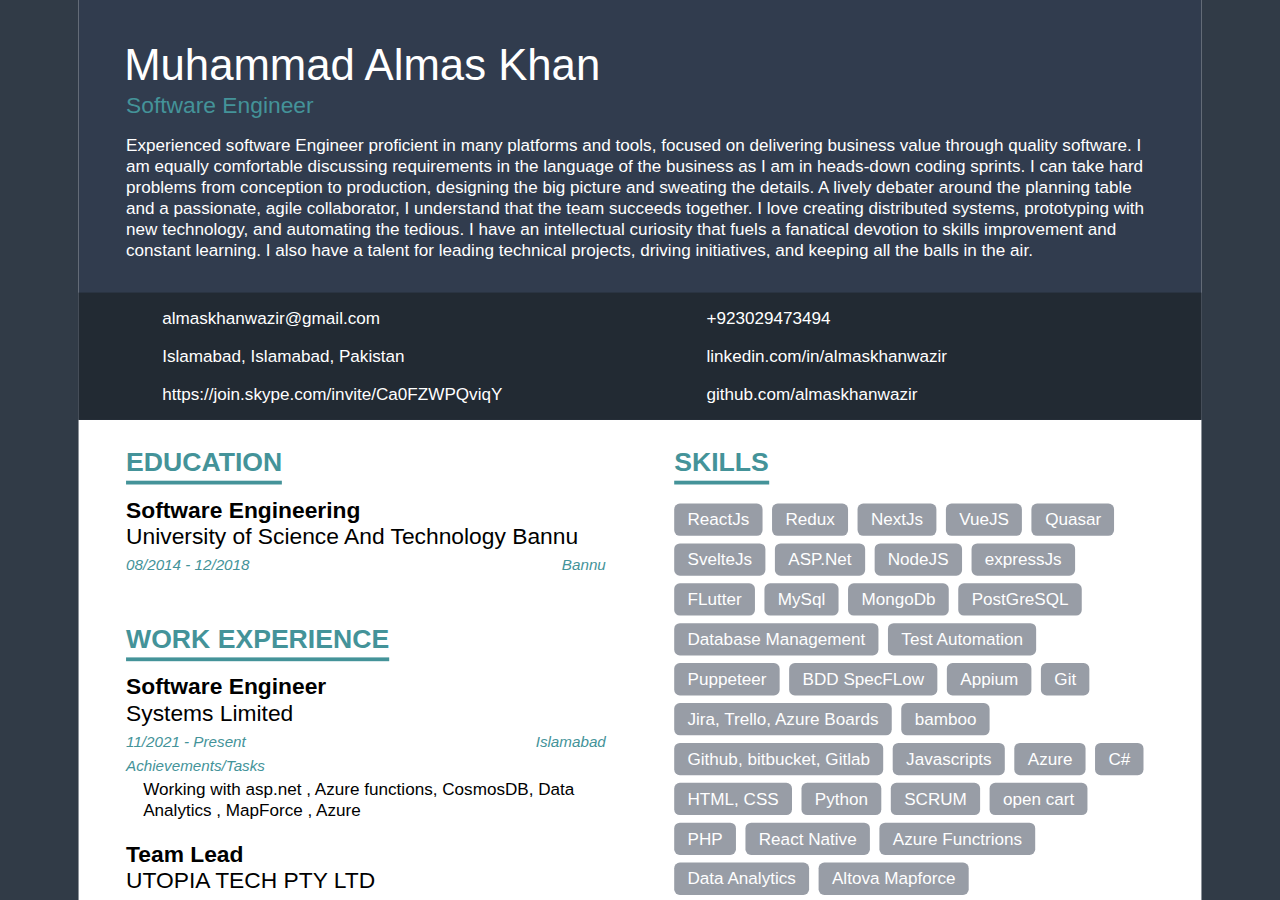
==== commit 95157389: "style changes" ====
--- a/index.html
+++ b/index.html
@@ -3,7 +3,6 @@
 <html lang="en-US" xml:lang="en-US" id="q1xt_q-html" class="">
   <head>
     <meta http-equiv="Content-Type" content="text/html; charset=UTF-8" />
-
     <style type="text/css" class="q1ma_q-subpart">
       body,
       html {
@@ -59,7 +58,7 @@
     <link
       rel="stylesheet"
       type="text/css"
-      href="./Novorésumé_files/style.css"
+      href="./style.css"
     />
 
     <style type="text/css" nonce="" media="print">
@@ -534,7 +533,7 @@
                                     class="q1un_q-size-f q1un_q-c x-t-c1-color q1ro_q-el-period x-t-c1-color q1za_q-wrap-pdf q1ro_q-el q1ro_q-inline-block"
                                     data-qxy_q="mm/yyyy - Present"
                                   >
-                                    11/202&nbsp;-&nbsp;Present
+                                    11/2021&nbsp;-&nbsp;Present
                                     <div
                                       class="yna-q1xr_q-just-visual q1vd_q-just-white"
                                     >
@@ -699,7 +698,7 @@
                                     class="q1un_q-size-f q1un_q-c x-t-c1-color q1ro_q-el-period x-t-c1-color q1za_q-wrap-pdf q1ro_q-el q1ro_q-inline-block"
                                     data-qxy_q="mm/yyyy - Present"
                                   >
-                                    08/2021&nbsp;-&nbsp;Present
+                                    08/2021&nbsp;-&nbsp;10/2021
                                     <div
                                       class="yna-q1xr_q-just-visual q1vd_q-just-white"
                                     >
@@ -986,7 +985,7 @@
                                     class="q1un_q-size-f q1un_q-c x-t-c1-color q1ro_q-el-period x-t-c1-color q1za_q-wrap-pdf q1ro_q-el q1ro_q-inline-block"
                                     data-qxy_q="mm/yyyy - Present"
                                   >
-                                    06/2021&nbsp;-&nbsp;07/2021
+                                    04/2021&nbsp;-&nbsp;06/2021
                                     <div
                                       class="yna-q1xr_q-just-visual q1vd_q-just-white"
                                     >
@@ -1112,6 +1111,704 @@
                                           </div>
                                         </div>
                                       </div>
+                                    </div>
+                                  </div>
+                                </div>
+                              </div>
+                            </div>
+                          </div>
+                        </div>
+                      </div>
+                      <div
+                        class="q1yz_q-group"
+                        data-q1yz_q-group-key="work-1628272529903-2"
+                      >
+                        <div
+                          class="yna-el-work-3 q1yz_q"
+                          data-q1jl_q="work-1628272529903-2"
+                          data-q1yz_q-index="3"
+                        >
+                          <div class="q1zh_q-el-content">
+                            <div class="q1zh_q-el-role">
+                              <div
+                                class="q1xu_q q1eu_q-field q1eu_q-field-outer"
+                                data-novo-align=""
+                                data-q1wz_q-text-enabled="false"
+                              >
+                                <div
+                                  class="q1xu_q q1eu_q-field q1eu_q-field-inner"
+                                >
+                                  <div
+                                    data-q1ro_q="work-x_vs-role"
+                                    contenteditable="true"
+                                    class="q1ro_q-el q1un_q-size-c q1un_q-a q1za_q-wrap-pdf q1ro_q-mandatory"
+                                    data-qxy_q="Title/Position"
+                                  >
+                                    Junior Software Engineer
+                                  </div>
+                                </div>
+                              </div>
+                            </div>
+                            <div class="q1zh_q-el-place">
+                              <div
+                                class="q1xu_q q1eu_q-field q1eu_q-field-outer"
+                                data-novo-align=""
+                                data-q1wz_q-text-enabled="false"
+                              >
+                                <div
+                                  class="q1xu_q q1eu_q-field q1eu_q-field-inner"
+                                >
+                                  <div
+                                    data-q1ro_q="work-x_vs-place"
+                                    contenteditable="true"
+                                    class="q1ro_q-el q1un_q-size-c q1un_q-b q1za_q-wrap-pdf q1ro_q-mandatory"
+                                    data-qxy_q="Workplace/Company"
+                                  >
+                                    Innovative Solutions And Development
+                                  </div>
+                                </div>
+                              </div>
+                            </div>
+                            <div class="q1ox_q-el-period q1ur_q-component">
+                              <div
+                                class="q1xu_q q1eu_q-field q1eu_q-field-outer"
+                                data-novo-align=""
+                                data-q1wz_q-text-enabled="false"
+                              >
+                                <div
+                                  class="q1xu_q q1eu_q-field q1eu_q-field-inner"
+                                >
+                                  <div
+                                    data-q1ro_q="work-x_vs-period"
+                                    contenteditable="true"
+                                    tabindex="-1"
+                                    class="q1un_q-size-f q1un_q-c x-t-c1-color q1ro_q-el-period x-t-c1-color q1za_q-wrap-pdf q1ro_q-el q1ro_q-inline-block"
+                                    data-qxy_q="mm/yyyy - Present"
+                                  >
+                                    02/2020&nbsp;-&nbsp;03/2021
+                                    <div
+                                      class="yna-q1xr_q-just-visual q1vd_q-just-white"
+                                    >
+                                      ,&nbsp;
+                                    </div>
+                                  </div>
+                                </div>
+                              </div>
+                              <div class="q1zh_q-loc-right q1zh_q-el-loc">
+                                <div
+                                  class="q1xu_q q1eu_q-field q1eu_q-field-outer"
+                                  data-novo-align=""
+                                  data-q1wz_q-text-enabled="false"
+                                >
+                                  <div
+                                    class="q1xu_q q1eu_q-field q1eu_q-field-inner"
+                                  >
+                                    <div
+                                      data-q1ro_q="work-x_vs-loc"
+                                      contenteditable="true"
+                                      class="q1ro_q-el q1un_q-size-f q1un_q-c x-t-c1-color q1za_q-wrap-pdf"
+                                      data-qxy_q="City, Country (optional)"
+                                    >
+                                      Islamabad, Pakistan
+                                    </div>
+                                  </div>
+                                </div>
+                              </div>
+                            </div>
+                            <div class="q1zh_q-el-list">
+                              <div class="q1zh_q-el-header">
+                                <div class="q1if_q-after q1pm_q-box">
+                                  <div
+                                    class="q1xu_q q1eu_q-field q1eu_q-field-outer"
+                                    data-novo-align=""
+                                    data-q1wz_q-text-enabled="false"
+                                  >
+                                    <div
+                                      class="q1xu_q q1eu_q-field q1eu_q-field-inner"
+                                    >
+                                      <div
+                                        data-q1ro_q="work-x_vs-lbl_list"
+                                        contenteditable="true"
+                                        tabindex="-1"
+                                        class="q1un_q-size-f q1un_q-c q1ro_q-el q1ro_q-label x-t-c1-color q1za_q-wrap-pdf q1ro_q-label"
+                                        data-qxy_q="Achievements/Tasks"
+                                      >
+                                        Achievements/Tasks
+                                      </div>
+                                    </div>
+                                  </div>
+                                </div>
+                              </div>
+                              <div class="q1vb_q q1un_q-b">
+                                <div
+                                  class="q1zh_q-group"
+                                  data-q1yo_q-temp="work-1642504636892-6-1642505203444"
+                                >
+                                  <div
+                                    class="yna-list-el-work-3-list-0 q1vb_q-el"
+                                    data-q1vb_q-el-index="0"
+                                    data-q1yo_q-temp="1642504636892-6"
+                                  >
+                                    <div
+                                      class="q1ox_q-list-item-bullet"
+                                      style="
+                                        background-image: url('https://d.novoresume.com/yna_pub/svg/list/circle/b-1.svg');
+                                      "
+                                    ></div>
+                                    <div class="q1zh_q-el-sub-content">
+                                      <div
+                                        class="q1xu_q q1eu_q-field q1eu_q-field-outer"
+                                        data-novo-align=""
+                                        data-q1wz_q-text-enabled="true"
+                                      >
+                                        <div
+                                          class="q1xu_q q1eu_q-field q1eu_q-field-inner"
+                                        >
+                                          <div
+                                            data-q1ro_q="work-x_vs-list-x_vs"
+                                            contenteditable="true"
+                                            class="q1ro_q-el q1un_q-size-e"
+                                            data-qxy_q="Accomplishment/Responsibility/Task"
+                                          >
+                                            Front end with Reactjs
+                                          </div>
+                                        </div>
+                                      </div>
+                                    </div>
+                                  </div>
+                                </div>
+                                <div
+                                  class="q1zh_q-group"
+                                  data-q1yo_q-temp="work-1642504636892-7-1642505203444"
+                                >
+                                  <div
+                                    class="yna-list-el-work-3-list-1 q1vb_q-el"
+                                    data-q1vb_q-el-index="1"
+                                    data-q1yo_q-temp="1642504636892-7"
+                                  >
+                                    <div
+                                      class="q1ox_q-list-item-bullet"
+                                      style="
+                                        background-image: url('https://d.novoresume.com/yna_pub/svg/list/circle/b-1.svg');
+                                      "
+                                    ></div>
+                                    <div class="q1zh_q-el-sub-content">
+                                      <div
+                                        class="q1xu_q q1eu_q-field q1eu_q-field-outer"
+                                        data-novo-align=""
+                                        data-q1wz_q-text-enabled="true"
+                                      >
+                                        <div
+                                          class="q1xu_q q1eu_q-field q1eu_q-field-inner"
+                                        >
+                                          <div
+                                            data-q1ro_q="work-x_vs-list-x_vs"
+                                            contenteditable="true"
+                                            class="q1ro_q-el q1un_q-size-e"
+                                            data-qxy_q="Accomplishment/Responsibility/Task"
+                                          >
+                                            Backend With ASP.net (MVC and Web
+                                            API)
+                                          </div>
+                                        </div>
+                                      </div>
+                                    </div>
+                                  </div>
+                                </div>
+                                <div
+                                  class="q1zh_q-group"
+                                  data-q1yo_q-temp="work-1642504636892-8-1642505203444"
+                                >
+                                  <div
+                                    class="yna-list-el-work-3-list-2 q1vb_q-el"
+                                    data-q1vb_q-el-index="2"
+                                    data-q1yo_q-temp="1642504636892-8"
+                                  >
+                                    <div
+                                      class="q1ox_q-list-item-bullet"
+                                      style="
+                                        background-image: url('https://d.novoresume.com/yna_pub/svg/list/circle/b-1.svg');
+                                      "
+                                    ></div>
+                                    <div class="q1zh_q-el-sub-content">
+                                      <div
+                                        class="q1xu_q q1eu_q-field q1eu_q-field-outer"
+                                        data-novo-align=""
+                                        data-q1wz_q-text-enabled="true"
+                                      >
+                                        <div
+                                          class="q1xu_q q1eu_q-field q1eu_q-field-inner"
+                                        >
+                                          <div
+                                            data-q1ro_q="work-x_vs-list-x_vs"
+                                            contenteditable="true"
+                                            class="q1ro_q-el q1un_q-size-e"
+                                            data-qxy_q="Accomplishment/Responsibility/Task"
+                                          >
+                                            Software Test Automation(Web UI
+                                            tests with puppeteer, Mobile app
+                                            tests, Web API tests)
+                                          </div>
+                                        </div>
+                                      </div>
+                                    </div>
+                                  </div>
+                                </div>
+                                <div
+                                  class="q1zh_q-group"
+                                  data-q1yo_q-temp="work-1642504636892-9-1642505203444"
+                                >
+                                  <div
+                                    class="yna-list-el-work-3-list-3 q1vb_q-el"
+                                    data-q1vb_q-el-index="3"
+                                    data-q1yo_q-temp="1642504636892-9"
+                                  >
+                                    <div
+                                      class="q1ox_q-list-item-bullet"
+                                      style="
+                                        background-image: url('https://d.novoresume.com/yna_pub/svg/list/circle/b-1.svg');
+                                      "
+                                    ></div>
+                                    <div class="q1zh_q-el-sub-content">
+                                      <div
+                                        class="q1xu_q q1eu_q-field q1eu_q-field-outer"
+                                        data-novo-align=""
+                                        data-q1wz_q-text-enabled="true"
+                                      >
+                                        <div
+                                          class="q1xu_q q1eu_q-field q1eu_q-field-inner"
+                                        >
+                                          <div
+                                            data-q1ro_q="work-x_vs-list-x_vs"
+                                            contenteditable="true"
+                                            class="q1ro_q-el q1un_q-size-e"
+                                            data-qxy_q="Accomplishment/Responsibility/Task"
+                                          >
+                                            Agile development (Jira, Azure ,
+                                            Bitbucket)
+                                          </div>
+                                        </div>
+                                      </div>
+                                    </div>
+                                  </div>
+                                </div>
+                              </div>
+                            </div>
+                            <div class="q1yz_q-contact-holder">
+                              <div class="q1ro_q-contact-label q1if_q-after">
+                                <div
+                                  class="q1xu_q q1eu_q-field q1eu_q-field-outer"
+                                  data-novo-align=""
+                                  data-q1wz_q-text-enabled="false"
+                                >
+                                  <div
+                                    class="q1xu_q q1eu_q-field q1eu_q-field-inner"
+                                  >
+                                    <div
+                                      data-q1ro_q="generic-lbl_contact"
+                                      contenteditable="true"
+                                      tabindex="-1"
+                                      class="q1ro_q q1un_q-size-f q1un_q-c q1ro_q-label x-t-c1-color q1ro_q-label"
+                                      data-qxy_q="Contact"
+                                    >
+                                      Contact
+                                    </div>
+                                  </div>
+                                </div>
+                                <div
+                                  class="q1ro_q q1un_q-size-f q1un_q-c q1ro_q-label q1lt_q-separate x-t-c1-color"
+                                >
+                                  :
+                                </div>
+                              </div>
+                              <div class="q1ro_q-contact-info q1if_q-after">
+                                <div
+                                  class="q1xu_q q1eu_q-field q1eu_q-field-outer"
+                                  data-novo-align=""
+                                  data-q1wz_q-text-enabled="false"
+                                >
+                                  <div
+                                    class="q1xu_q q1eu_q-field q1eu_q-field-inner"
+                                  >
+                                    <div
+                                      data-q1ro_q="work-x_vs-contact_person"
+                                      contenteditable="true"
+                                      class="q1un_q-size-f q1un_q-c q1ro_q-el q1za_q-wrap-pdf"
+                                      data-qxy_q="Contact Person"
+                                    >
+                                      https://innovativesols.co.uk/
+                                    </div>
+                                  </div>
+                                </div>
+                                <div
+                                  class="q1ro_q-text-extra q1un_q-size-f q1un_q-c"
+                                >
+                                  -
+                                </div>
+                                <div
+                                  class="q1xu_q q1eu_q-field q1eu_q-field-outer"
+                                  data-novo-align=""
+                                  data-q1wz_q-text-enabled="false"
+                                >
+                                  <div
+                                    class="q1xu_q q1eu_q-field q1eu_q-field-inner"
+                                  >
+                                    <div
+                                      data-q1ro_q="work-x_vs-contact_info"
+                                      contenteditable="true"
+                                      class="q1un_q-size-f q1un_q-c q1ro_q-el q1za_q-wrap-pdf"
+                                      data-qxy_q="Contact Info"
+                                    >
+                                      +92 51 4571218
+                                    </div>
+                                  </div>
+                                </div>
+                              </div>
+                            </div>
+                          </div>
+                        </div>
+                      </div>
+                      <div
+                        class="q1yz_q-group"
+                        data-q1yz_q-group-key="work-1628265000554-2"
+                      >
+                        <div
+                          class="yna-el-work-4 q1yz_q"
+                          data-q1jl_q="work-1628265000554-2"
+                          data-q1yz_q-index="4"
+                        >
+                          <div class="q1zh_q-el-content">
+                            <div class="q1zh_q-el-role">
+                              <div
+                                class="q1xu_q q1eu_q-field q1eu_q-field-outer"
+                                data-novo-align=""
+                                data-q1wz_q-text-enabled="false"
+                              >
+                                <div
+                                  class="q1xu_q q1eu_q-field q1eu_q-field-inner"
+                                >
+                                  <div
+                                    data-q1ro_q="work-x_vs-role"
+                                    contenteditable="true"
+                                    class="q1ro_q-el q1un_q-size-c q1un_q-a q1za_q-wrap-pdf q1ro_q-mandatory"
+                                    data-qxy_q="Title/Position"
+                                  >
+                                    Full Stack web developer Intern
+                                  </div>
+                                </div>
+                              </div>
+                            </div>
+                            <div class="q1zh_q-el-place">
+                              <div
+                                class="q1xu_q q1eu_q-field q1eu_q-field-outer"
+                                data-novo-align=""
+                                data-q1wz_q-text-enabled="false"
+                              >
+                                <div
+                                  class="q1xu_q q1eu_q-field q1eu_q-field-inner"
+                                >
+                                  <div
+                                    data-q1ro_q="work-x_vs-place"
+                                    contenteditable="true"
+                                    class="q1ro_q-el q1un_q-size-c q1un_q-b q1za_q-wrap-pdf q1ro_q-mandatory"
+                                    data-qxy_q="Workplace/Company"
+                                  >
+                                    Innovative Solutions And Development
+                                  </div>
+                                </div>
+                              </div>
+                            </div>
+                            <div class="q1ox_q-el-period q1ur_q-component">
+                              <div
+                                class="q1xu_q q1eu_q-field q1eu_q-field-outer"
+                                data-novo-align=""
+                                data-q1wz_q-text-enabled="false"
+                              >
+                                <div
+                                  class="q1xu_q q1eu_q-field q1eu_q-field-inner"
+                                >
+                                  <div
+                                    data-q1ro_q="work-x_vs-period"
+                                    contenteditable="true"
+                                    tabindex="-1"
+                                    class="q1un_q-size-f q1un_q-c x-t-c1-color q1ro_q-el-period x-t-c1-color q1za_q-wrap-pdf q1ro_q-el q1ro_q-inline-block"
+                                    data-qxy_q="mm/yyyy - Present"
+                                  >
+                                    11/2019&nbsp;-&nbsp;01/2020
+                                    <div
+                                      class="yna-q1xr_q-just-visual q1vd_q-just-white"
+                                    >
+                                      ,&nbsp;
+                                    </div>
+                                  </div>
+                                </div>
+                              </div>
+                              <div class="q1zh_q-loc-right q1zh_q-el-loc">
+                                <div
+                                  class="q1xu_q q1eu_q-field q1eu_q-field-outer"
+                                  data-novo-align=""
+                                  data-q1wz_q-text-enabled="false"
+                                >
+                                  <div
+                                    class="q1xu_q q1eu_q-field q1eu_q-field-inner"
+                                  >
+                                    <div
+                                      data-q1ro_q="work-x_vs-loc"
+                                      contenteditable="true"
+                                      class="q1ro_q-el q1un_q-size-f q1un_q-c x-t-c1-color q1za_q-wrap-pdf"
+                                      data-qxy_q="City, Country (optional)"
+                                    >
+                                      Islamabad, Pakistan
+                                    </div>
+                                  </div>
+                                </div>
+                              </div>
+                            </div>
+                            <div class="q1zh_q-el-list">
+                              <div class="q1zh_q-el-header">
+                                <div class="q1if_q-after q1pm_q-box">
+                                  <div
+                                    class="q1xu_q q1eu_q-field q1eu_q-field-outer"
+                                    data-novo-align=""
+                                    data-q1wz_q-text-enabled="false"
+                                  >
+                                    <div
+                                      class="q1xu_q q1eu_q-field q1eu_q-field-inner"
+                                    >
+                                      <div
+                                        data-q1ro_q="work-x_vs-lbl_list"
+                                        contenteditable="true"
+                                        tabindex="-1"
+                                        class="q1un_q-size-f q1un_q-c q1ro_q-el q1ro_q-label x-t-c1-color q1za_q-wrap-pdf q1ro_q-label"
+                                        data-qxy_q="Achievements/Tasks"
+                                      >
+                                        Achievements/Tasks
+                                      </div>
+                                    </div>
+                                  </div>
+                                </div>
+                              </div>
+                              <div class="q1vb_q q1un_q-b">
+                                <div
+                                  class="q1zh_q-group"
+                                  data-q1yo_q-temp="work-1642504636892-2-1642505203444"
+                                >
+                                  <div
+                                    class="yna-list-el-work-4-list-0 q1vb_q-el"
+                                    data-q1vb_q-el-index="0"
+                                    data-q1yo_q-temp="1642504636892-2"
+                                  >
+                                    <div
+                                      class="q1ox_q-list-item-bullet"
+                                      style="
+                                        background-image: url('https://d.novoresume.com/yna_pub/svg/list/circle/b-1.svg');
+                                      "
+                                    ></div>
+                                    <div class="q1zh_q-el-sub-content">
+                                      <div
+                                        class="q1xu_q q1eu_q-field q1eu_q-field-outer"
+                                        data-novo-align=""
+                                        data-q1wz_q-text-enabled="true"
+                                      >
+                                        <div
+                                          class="q1xu_q q1eu_q-field q1eu_q-field-inner"
+                                        >
+                                          <div
+                                            data-q1ro_q="work-x_vs-list-x_vs"
+                                            contenteditable="true"
+                                            class="q1ro_q-el q1un_q-size-e"
+                                            data-qxy_q="Accomplishment/Responsibility/Task"
+                                          >
+                                            Front end with Reactjs.
+                                          </div>
+                                        </div>
+                                      </div>
+                                    </div>
+                                  </div>
+                                </div>
+                                <div
+                                  class="q1zh_q-group"
+                                  data-q1yo_q-temp="work-1642504636892-3-1642505203444"
+                                >
+                                  <div
+                                    class="yna-list-el-work-4-list-1 q1vb_q-el"
+                                    data-q1vb_q-el-index="1"
+                                    data-q1yo_q-temp="1642504636892-3"
+                                  >
+                                    <div
+                                      class="q1ox_q-list-item-bullet"
+                                      style="
+                                        background-image: url('https://d.novoresume.com/yna_pub/svg/list/circle/b-1.svg');
+                                      "
+                                    ></div>
+                                    <div class="q1zh_q-el-sub-content">
+                                      <div
+                                        class="q1xu_q q1eu_q-field q1eu_q-field-outer"
+                                        data-novo-align=""
+                                        data-q1wz_q-text-enabled="true"
+                                      >
+                                        <div
+                                          class="q1xu_q q1eu_q-field q1eu_q-field-inner"
+                                        >
+                                          <div
+                                            data-q1ro_q="work-x_vs-list-x_vs"
+                                            contenteditable="true"
+                                            class="q1ro_q-el q1un_q-size-e"
+                                            data-qxy_q="Accomplishment/Responsibility/Task"
+                                          >
+                                            Backend With ASP.net (MVC and Web
+                                            API)
+                                          </div>
+                                        </div>
+                                      </div>
+                                    </div>
+                                  </div>
+                                </div>
+                                <div
+                                  class="q1zh_q-group"
+                                  data-q1yo_q-temp="work-1642504636892-4-1642505203444"
+                                >
+                                  <div
+                                    class="yna-list-el-work-4-list-2 q1vb_q-el"
+                                    data-q1vb_q-el-index="2"
+                                    data-q1yo_q-temp="1642504636892-4"
+                                  >
+                                    <div
+                                      class="q1ox_q-list-item-bullet"
+                                      style="
+                                        background-image: url('https://d.novoresume.com/yna_pub/svg/list/circle/b-1.svg');
+                                      "
+                                    ></div>
+                                    <div class="q1zh_q-el-sub-content">
+                                      <div
+                                        class="q1xu_q q1eu_q-field q1eu_q-field-outer"
+                                        data-novo-align=""
+                                        data-q1wz_q-text-enabled="true"
+                                      >
+                                        <div
+                                          class="q1xu_q q1eu_q-field q1eu_q-field-inner"
+                                        >
+                                          <div
+                                            data-q1ro_q="work-x_vs-list-x_vs"
+                                            contenteditable="true"
+                                            class="q1ro_q-el q1un_q-size-e"
+                                            data-qxy_q="Accomplishment/Responsibility/Task"
+                                          >
+                                            Software Test Automation(Web UI
+                                            tests with puppeteer, Mobile app
+                                            tests, Web API tests),
+                                          </div>
+                                        </div>
+                                      </div>
+                                    </div>
+                                  </div>
+                                </div>
+                                <div
+                                  class="q1zh_q-group"
+                                  data-q1yo_q-temp="work-1642504636892-5-1642505203444"
+                                >
+                                  <div
+                                    class="yna-list-el-work-4-list-3 q1vb_q-el"
+                                    data-q1vb_q-el-index="3"
+                                    data-q1yo_q-temp="1642504636892-5"
+                                  >
+                                    <div
+                                      class="q1ox_q-list-item-bullet"
+                                      style="
+                                        background-image: url('https://d.novoresume.com/yna_pub/svg/list/circle/b-1.svg');
+                                      "
+                                    ></div>
+                                    <div class="q1zh_q-el-sub-content">
+                                      <div
+                                        class="q1xu_q q1eu_q-field q1eu_q-field-outer"
+                                        data-novo-align=""
+                                        data-q1wz_q-text-enabled="true"
+                                      >
+                                        <div
+                                          class="q1xu_q q1eu_q-field q1eu_q-field-inner"
+                                        >
+                                          <div
+                                            data-q1ro_q="work-x_vs-list-x_vs"
+                                            contenteditable="true"
+                                            class="q1ro_q-el q1un_q-size-e"
+                                            data-qxy_q="Accomplishment/Responsibility/Task"
+                                          >
+                                            Agile development (Jira, Azure ,
+                                            Bitbucket)
+                                          </div>
+                                        </div>
+                                      </div>
+                                    </div>
+                                  </div>
+                                </div>
+                              </div>
+                            </div>
+                            <div class="q1yz_q-contact-holder" style="margin-bottom: 10px;">
+                              <div class="q1ro_q-contact-label q1if_q-after">
+                                <div
+                                  class="q1xu_q q1eu_q-field q1eu_q-field-outer"
+                                  data-novo-align=""
+                                  data-q1wz_q-text-enabled="false"
+                                >
+                                  <div
+                                    class="q1xu_q q1eu_q-field q1eu_q-field-inner"
+                                  >
+                                    <div
+                                      data-q1ro_q="generic-lbl_contact"
+                                      contenteditable="true"
+                                      tabindex="-1"
+                                      class="q1ro_q q1un_q-size-f q1un_q-c q1ro_q-label x-t-c1-color q1ro_q-label"
+                                      data-qxy_q="Contact"
+                                    >
+                                      Contact
+                                    </div>
+                                  </div>
+                                </div>
+                                <div
+                                  class="q1ro_q q1un_q-size-f q1un_q-c q1ro_q-label q1lt_q-separate x-t-c1-color"
+                                >
+                                  :
+                                </div>
+                              </div>
+                              <div class="q1ro_q-contact-info q1if_q-after">
+                                <div
+                                  class="q1xu_q q1eu_q-field q1eu_q-field-outer"
+                                  data-novo-align=""
+                                  data-q1wz_q-text-enabled="false"
+                                >
+                                  <div
+                                    class="q1xu_q q1eu_q-field q1eu_q-field-inner"
+                                  >
+                                    <div
+                                      data-q1ro_q="work-x_vs-contact_person"
+                                      contenteditable="true"
+                                      class="q1un_q-size-f q1un_q-c q1ro_q-el q1za_q-wrap-pdf"
+                                      data-qxy_q="Contact Person"
+                                    >
+                                      https://innovativesols.co.uk/
+                                    </div>
+                                  </div>
+                                </div>
+                                <div
+                                  class="q1ro_q-text-extra q1un_q-size-f q1un_q-c"
+                                >
+                                  -
+                                </div>
+                                <div
+                                  class="q1xu_q q1eu_q-field q1eu_q-field-outer"
+                                  data-novo-align=""
+                                  data-q1wz_q-text-enabled="false"
+                                >
+                                  <div
+                                    class="q1xu_q q1eu_q-field q1eu_q-field-inner"
+                                  >
+                                    <div
+                                      data-q1ro_q="work-x_vs-contact_info"
+                                      contenteditable="true"
+                                      class="q1un_q-size-f q1un_q-c q1ro_q-el q1za_q-wrap-pdf"
+                                      data-qxy_q="Contact Info"
+                                    >
+                                      +92 51 4571218
                                     </div>
                                   </div>
                                 </div>
@@ -2405,7 +3102,7 @@
                                       class="yna-q1xr_q-just-visual yna-q1pd_q-name-period q1ro_q-el-period"
                                       data-q1ro_q="projects-x_vs-period"
                                     >
-                                      &nbsp;(06/2021&nbsp;-&nbsp;Present)
+                                      &nbsp;(04/2021&nbsp;-&nbsp;10/2021)
                                     </div>
                                   </div>
                                 </div>
@@ -2768,759 +3465,7 @@
                     </div>
                   </div>
                 </div>
-              </div>
-            </div>
-            <div
-              class="yna-x-doc-4 q1um_q q1um_q-resume"
-              data-q1un_q-option="ubuntu"
-              data-q1un_q-size="2"
-              data-q1se_q-varient="2"
-              data-q1se_q-option="1"
-              data-q1vl_q="mid"
-              data-q1lm_q="50"
-              data-q1lm_q-rates-left="x-bs-2"
-              data-q1lm_q-rates-right="x-bs-2"
-              data-q1vb_q-label-hide="false"
-              data-q1pn_q-index="0"
-              data-q1um_q-index="1"
-              data-q1nt_q="1642504950780-1"
-              data-cv-resume-has-footer="true"
-            >
-              <div class="q1ox_q-sides q1pm_q-box" style="padding-top: 40px">
-                <div class="xslot1 xslot1-doc" data-q1ik_q-level="17">
-                  <div
-                    class="yna-section-work q1le_q q1xv_q-big q1br_q"
-                    data-q1le_q-index="1"
-                    data-q1bv_q="1"
-                    data-q1za_q-el-list-el-row="1"
-                    data-q1ey_q="work"
-                  >
-                    <div class="q1zh_q-section-header q1if_q-after">
-                      <div class="q1le_q-header-holder q1if_q-after">
-                        <div class="x-t-c2-border q1if_q-after q1pm_q-box">
-                          <div
-                            class="q1xu_q q1eu_q-field q1eu_q-field-outer"
-                            data-novo-align=""
-                            data-q1wz_q-text-enabled="false"
-                          >
-                            <div class="q1xu_q q1eu_q-field q1eu_q-field-inner">
-                              <div
-                                data-q1ro_q="work-lbl"
-                                contenteditable="true"
-                                tabindex="-1"
-                                class="q1ro_q q1ro_q-label q1un_q-size-b q1un_q-a x-t-c1-color q1za_q-wrap-pdf q1ro_q-label"
-                                data-qxy_q="Work Experience"
-                              >
-                                Work Experience
-                              </div>
-                            </div>
-                          </div>
-                        </div>
-                      </div>
-                    </div>
-                    <div class="q1br_q">
-                      <div
-                        class="q1yz_q-group"
-                        data-q1yz_q-group-key="work-1628272529903-2"
-                      >
-                        <div
-                          class="yna-el-work-3 q1yz_q"
-                          data-q1jl_q="work-1628272529903-2"
-                          data-q1yz_q-index="3"
-                        >
-                          <div class="q1zh_q-el-content">
-                            <div class="q1zh_q-el-role">
-                              <div
-                                class="q1xu_q q1eu_q-field q1eu_q-field-outer"
-                                data-novo-align=""
-                                data-q1wz_q-text-enabled="false"
-                              >
-                                <div
-                                  class="q1xu_q q1eu_q-field q1eu_q-field-inner"
-                                >
-                                  <div
-                                    data-q1ro_q="work-x_vs-role"
-                                    contenteditable="true"
-                                    class="q1ro_q-el q1un_q-size-c q1un_q-a q1za_q-wrap-pdf q1ro_q-mandatory"
-                                    data-qxy_q="Title/Position"
-                                  >
-                                    Junior Software Engineer
-                                  </div>
-                                </div>
-                              </div>
-                            </div>
-                            <div class="q1zh_q-el-place">
-                              <div
-                                class="q1xu_q q1eu_q-field q1eu_q-field-outer"
-                                data-novo-align=""
-                                data-q1wz_q-text-enabled="false"
-                              >
-                                <div
-                                  class="q1xu_q q1eu_q-field q1eu_q-field-inner"
-                                >
-                                  <div
-                                    data-q1ro_q="work-x_vs-place"
-                                    contenteditable="true"
-                                    class="q1ro_q-el q1un_q-size-c q1un_q-b q1za_q-wrap-pdf q1ro_q-mandatory"
-                                    data-qxy_q="Workplace/Company"
-                                  >
-                                    Innovative Solutions And Development
-                                  </div>
-                                </div>
-                              </div>
-                            </div>
-                            <div class="q1ox_q-el-period q1ur_q-component">
-                              <div
-                                class="q1xu_q q1eu_q-field q1eu_q-field-outer"
-                                data-novo-align=""
-                                data-q1wz_q-text-enabled="false"
-                              >
-                                <div
-                                  class="q1xu_q q1eu_q-field q1eu_q-field-inner"
-                                >
-                                  <div
-                                    data-q1ro_q="work-x_vs-period"
-                                    contenteditable="true"
-                                    tabindex="-1"
-                                    class="q1un_q-size-f q1un_q-c x-t-c1-color q1ro_q-el-period x-t-c1-color q1za_q-wrap-pdf q1ro_q-el q1ro_q-inline-block"
-                                    data-qxy_q="mm/yyyy - Present"
-                                  >
-                                    02/2020&nbsp;-&nbsp;03/2021
-                                    <div
-                                      class="yna-q1xr_q-just-visual q1vd_q-just-white"
-                                    >
-                                      ,&nbsp;
-                                    </div>
-                                  </div>
-                                </div>
-                              </div>
-                              <div class="q1zh_q-loc-right q1zh_q-el-loc">
-                                <div
-                                  class="q1xu_q q1eu_q-field q1eu_q-field-outer"
-                                  data-novo-align=""
-                                  data-q1wz_q-text-enabled="false"
-                                >
-                                  <div
-                                    class="q1xu_q q1eu_q-field q1eu_q-field-inner"
-                                  >
-                                    <div
-                                      data-q1ro_q="work-x_vs-loc"
-                                      contenteditable="true"
-                                      class="q1ro_q-el q1un_q-size-f q1un_q-c x-t-c1-color q1za_q-wrap-pdf"
-                                      data-qxy_q="City, Country (optional)"
-                                    >
-                                      Islamabad, Pakistan
-                                    </div>
-                                  </div>
-                                </div>
-                              </div>
-                            </div>
-                            <div class="q1zh_q-el-list">
-                              <div class="q1zh_q-el-header">
-                                <div class="q1if_q-after q1pm_q-box">
-                                  <div
-                                    class="q1xu_q q1eu_q-field q1eu_q-field-outer"
-                                    data-novo-align=""
-                                    data-q1wz_q-text-enabled="false"
-                                  >
-                                    <div
-                                      class="q1xu_q q1eu_q-field q1eu_q-field-inner"
-                                    >
-                                      <div
-                                        data-q1ro_q="work-x_vs-lbl_list"
-                                        contenteditable="true"
-                                        tabindex="-1"
-                                        class="q1un_q-size-f q1un_q-c q1ro_q-el q1ro_q-label x-t-c1-color q1za_q-wrap-pdf q1ro_q-label"
-                                        data-qxy_q="Achievements/Tasks"
-                                      >
-                                        Achievements/Tasks
-                                      </div>
-                                    </div>
-                                  </div>
-                                </div>
-                              </div>
-                              <div class="q1vb_q q1un_q-b">
-                                <div
-                                  class="q1zh_q-group"
-                                  data-q1yo_q-temp="work-1642504636892-6-1642505203444"
-                                >
-                                  <div
-                                    class="yna-list-el-work-3-list-0 q1vb_q-el"
-                                    data-q1vb_q-el-index="0"
-                                    data-q1yo_q-temp="1642504636892-6"
-                                  >
-                                    <div
-                                      class="q1ox_q-list-item-bullet"
-                                      style="
-                                        background-image: url('https://d.novoresume.com/yna_pub/svg/list/circle/b-1.svg');
-                                      "
-                                    ></div>
-                                    <div class="q1zh_q-el-sub-content">
-                                      <div
-                                        class="q1xu_q q1eu_q-field q1eu_q-field-outer"
-                                        data-novo-align=""
-                                        data-q1wz_q-text-enabled="true"
-                                      >
-                                        <div
-                                          class="q1xu_q q1eu_q-field q1eu_q-field-inner"
-                                        >
-                                          <div
-                                            data-q1ro_q="work-x_vs-list-x_vs"
-                                            contenteditable="true"
-                                            class="q1ro_q-el q1un_q-size-e"
-                                            data-qxy_q="Accomplishment/Responsibility/Task"
-                                          >
-                                            Front end with Reactjs
-                                          </div>
-                                        </div>
-                                      </div>
-                                    </div>
-                                  </div>
-                                </div>
-                                <div
-                                  class="q1zh_q-group"
-                                  data-q1yo_q-temp="work-1642504636892-7-1642505203444"
-                                >
-                                  <div
-                                    class="yna-list-el-work-3-list-1 q1vb_q-el"
-                                    data-q1vb_q-el-index="1"
-                                    data-q1yo_q-temp="1642504636892-7"
-                                  >
-                                    <div
-                                      class="q1ox_q-list-item-bullet"
-                                      style="
-                                        background-image: url('https://d.novoresume.com/yna_pub/svg/list/circle/b-1.svg');
-                                      "
-                                    ></div>
-                                    <div class="q1zh_q-el-sub-content">
-                                      <div
-                                        class="q1xu_q q1eu_q-field q1eu_q-field-outer"
-                                        data-novo-align=""
-                                        data-q1wz_q-text-enabled="true"
-                                      >
-                                        <div
-                                          class="q1xu_q q1eu_q-field q1eu_q-field-inner"
-                                        >
-                                          <div
-                                            data-q1ro_q="work-x_vs-list-x_vs"
-                                            contenteditable="true"
-                                            class="q1ro_q-el q1un_q-size-e"
-                                            data-qxy_q="Accomplishment/Responsibility/Task"
-                                          >
-                                            Backend With ASP.net (MVC and Web
-                                            API)
-                                          </div>
-                                        </div>
-                                      </div>
-                                    </div>
-                                  </div>
-                                </div>
-                                <div
-                                  class="q1zh_q-group"
-                                  data-q1yo_q-temp="work-1642504636892-8-1642505203444"
-                                >
-                                  <div
-                                    class="yna-list-el-work-3-list-2 q1vb_q-el"
-                                    data-q1vb_q-el-index="2"
-                                    data-q1yo_q-temp="1642504636892-8"
-                                  >
-                                    <div
-                                      class="q1ox_q-list-item-bullet"
-                                      style="
-                                        background-image: url('https://d.novoresume.com/yna_pub/svg/list/circle/b-1.svg');
-                                      "
-                                    ></div>
-                                    <div class="q1zh_q-el-sub-content">
-                                      <div
-                                        class="q1xu_q q1eu_q-field q1eu_q-field-outer"
-                                        data-novo-align=""
-                                        data-q1wz_q-text-enabled="true"
-                                      >
-                                        <div
-                                          class="q1xu_q q1eu_q-field q1eu_q-field-inner"
-                                        >
-                                          <div
-                                            data-q1ro_q="work-x_vs-list-x_vs"
-                                            contenteditable="true"
-                                            class="q1ro_q-el q1un_q-size-e"
-                                            data-qxy_q="Accomplishment/Responsibility/Task"
-                                          >
-                                            Software Test Automation(Web UI
-                                            tests with puppeteer, Mobile app
-                                            tests, Web API tests)
-                                          </div>
-                                        </div>
-                                      </div>
-                                    </div>
-                                  </div>
-                                </div>
-                                <div
-                                  class="q1zh_q-group"
-                                  data-q1yo_q-temp="work-1642504636892-9-1642505203444"
-                                >
-                                  <div
-                                    class="yna-list-el-work-3-list-3 q1vb_q-el"
-                                    data-q1vb_q-el-index="3"
-                                    data-q1yo_q-temp="1642504636892-9"
-                                  >
-                                    <div
-                                      class="q1ox_q-list-item-bullet"
-                                      style="
-                                        background-image: url('https://d.novoresume.com/yna_pub/svg/list/circle/b-1.svg');
-                                      "
-                                    ></div>
-                                    <div class="q1zh_q-el-sub-content">
-                                      <div
-                                        class="q1xu_q q1eu_q-field q1eu_q-field-outer"
-                                        data-novo-align=""
-                                        data-q1wz_q-text-enabled="true"
-                                      >
-                                        <div
-                                          class="q1xu_q q1eu_q-field q1eu_q-field-inner"
-                                        >
-                                          <div
-                                            data-q1ro_q="work-x_vs-list-x_vs"
-                                            contenteditable="true"
-                                            class="q1ro_q-el q1un_q-size-e"
-                                            data-qxy_q="Accomplishment/Responsibility/Task"
-                                          >
-                                            Agile development (Jira, Azure ,
-                                            Bitbucket)
-                                          </div>
-                                        </div>
-                                      </div>
-                                    </div>
-                                  </div>
-                                </div>
-                              </div>
-                            </div>
-                            <div class="q1yz_q-contact-holder">
-                              <div class="q1ro_q-contact-label q1if_q-after">
-                                <div
-                                  class="q1xu_q q1eu_q-field q1eu_q-field-outer"
-                                  data-novo-align=""
-                                  data-q1wz_q-text-enabled="false"
-                                >
-                                  <div
-                                    class="q1xu_q q1eu_q-field q1eu_q-field-inner"
-                                  >
-                                    <div
-                                      data-q1ro_q="generic-lbl_contact"
-                                      contenteditable="true"
-                                      tabindex="-1"
-                                      class="q1ro_q q1un_q-size-f q1un_q-c q1ro_q-label x-t-c1-color q1ro_q-label"
-                                      data-qxy_q="Contact"
-                                    >
-                                      Contact
-                                    </div>
-                                  </div>
-                                </div>
-                                <div
-                                  class="q1ro_q q1un_q-size-f q1un_q-c q1ro_q-label q1lt_q-separate x-t-c1-color"
-                                >
-                                  :
-                                </div>
-                              </div>
-                              <div class="q1ro_q-contact-info q1if_q-after">
-                                <div
-                                  class="q1xu_q q1eu_q-field q1eu_q-field-outer"
-                                  data-novo-align=""
-                                  data-q1wz_q-text-enabled="false"
-                                >
-                                  <div
-                                    class="q1xu_q q1eu_q-field q1eu_q-field-inner"
-                                  >
-                                    <div
-                                      data-q1ro_q="work-x_vs-contact_person"
-                                      contenteditable="true"
-                                      class="q1un_q-size-f q1un_q-c q1ro_q-el q1za_q-wrap-pdf"
-                                      data-qxy_q="Contact Person"
-                                    >
-                                      https://innovativesols.co.uk/
-                                    </div>
-                                  </div>
-                                </div>
-                                <div
-                                  class="q1ro_q-text-extra q1un_q-size-f q1un_q-c"
-                                >
-                                  -
-                                </div>
-                                <div
-                                  class="q1xu_q q1eu_q-field q1eu_q-field-outer"
-                                  data-novo-align=""
-                                  data-q1wz_q-text-enabled="false"
-                                >
-                                  <div
-                                    class="q1xu_q q1eu_q-field q1eu_q-field-inner"
-                                  >
-                                    <div
-                                      data-q1ro_q="work-x_vs-contact_info"
-                                      contenteditable="true"
-                                      class="q1un_q-size-f q1un_q-c q1ro_q-el q1za_q-wrap-pdf"
-                                      data-qxy_q="Contact Info"
-                                    >
-                                      +92 51 4571218
-                                    </div>
-                                  </div>
-                                </div>
-                              </div>
-                            </div>
-                          </div>
-                        </div>
-                      </div>
-                      <div
-                        class="q1yz_q-group"
-                        data-q1yz_q-group-key="work-1628265000554-2"
-                      >
-                        <div
-                          class="yna-el-work-4 q1yz_q"
-                          data-q1jl_q="work-1628265000554-2"
-                          data-q1yz_q-index="4"
-                        >
-                          <div class="q1zh_q-el-content">
-                            <div class="q1zh_q-el-role">
-                              <div
-                                class="q1xu_q q1eu_q-field q1eu_q-field-outer"
-                                data-novo-align=""
-                                data-q1wz_q-text-enabled="false"
-                              >
-                                <div
-                                  class="q1xu_q q1eu_q-field q1eu_q-field-inner"
-                                >
-                                  <div
-                                    data-q1ro_q="work-x_vs-role"
-                                    contenteditable="true"
-                                    class="q1ro_q-el q1un_q-size-c q1un_q-a q1za_q-wrap-pdf q1ro_q-mandatory"
-                                    data-qxy_q="Title/Position"
-                                  >
-                                    Full Stack web developer Intern
-                                  </div>
-                                </div>
-                              </div>
-                            </div>
-                            <div class="q1zh_q-el-place">
-                              <div
-                                class="q1xu_q q1eu_q-field q1eu_q-field-outer"
-                                data-novo-align=""
-                                data-q1wz_q-text-enabled="false"
-                              >
-                                <div
-                                  class="q1xu_q q1eu_q-field q1eu_q-field-inner"
-                                >
-                                  <div
-                                    data-q1ro_q="work-x_vs-place"
-                                    contenteditable="true"
-                                    class="q1ro_q-el q1un_q-size-c q1un_q-b q1za_q-wrap-pdf q1ro_q-mandatory"
-                                    data-qxy_q="Workplace/Company"
-                                  >
-                                    Innovative Solutions And Development
-                                  </div>
-                                </div>
-                              </div>
-                            </div>
-                            <div class="q1ox_q-el-period q1ur_q-component">
-                              <div
-                                class="q1xu_q q1eu_q-field q1eu_q-field-outer"
-                                data-novo-align=""
-                                data-q1wz_q-text-enabled="false"
-                              >
-                                <div
-                                  class="q1xu_q q1eu_q-field q1eu_q-field-inner"
-                                >
-                                  <div
-                                    data-q1ro_q="work-x_vs-period"
-                                    contenteditable="true"
-                                    tabindex="-1"
-                                    class="q1un_q-size-f q1un_q-c x-t-c1-color q1ro_q-el-period x-t-c1-color q1za_q-wrap-pdf q1ro_q-el q1ro_q-inline-block"
-                                    data-qxy_q="mm/yyyy - Present"
-                                  >
-                                    11/2019&nbsp;-&nbsp;01/2020
-                                    <div
-                                      class="yna-q1xr_q-just-visual q1vd_q-just-white"
-                                    >
-                                      ,&nbsp;
-                                    </div>
-                                  </div>
-                                </div>
-                              </div>
-                              <div class="q1zh_q-loc-right q1zh_q-el-loc">
-                                <div
-                                  class="q1xu_q q1eu_q-field q1eu_q-field-outer"
-                                  data-novo-align=""
-                                  data-q1wz_q-text-enabled="false"
-                                >
-                                  <div
-                                    class="q1xu_q q1eu_q-field q1eu_q-field-inner"
-                                  >
-                                    <div
-                                      data-q1ro_q="work-x_vs-loc"
-                                      contenteditable="true"
-                                      class="q1ro_q-el q1un_q-size-f q1un_q-c x-t-c1-color q1za_q-wrap-pdf"
-                                      data-qxy_q="City, Country (optional)"
-                                    >
-                                      Islamabad, Pakistan
-                                    </div>
-                                  </div>
-                                </div>
-                              </div>
-                            </div>
-                            <div class="q1zh_q-el-list">
-                              <div class="q1zh_q-el-header">
-                                <div class="q1if_q-after q1pm_q-box">
-                                  <div
-                                    class="q1xu_q q1eu_q-field q1eu_q-field-outer"
-                                    data-novo-align=""
-                                    data-q1wz_q-text-enabled="false"
-                                  >
-                                    <div
-                                      class="q1xu_q q1eu_q-field q1eu_q-field-inner"
-                                    >
-                                      <div
-                                        data-q1ro_q="work-x_vs-lbl_list"
-                                        contenteditable="true"
-                                        tabindex="-1"
-                                        class="q1un_q-size-f q1un_q-c q1ro_q-el q1ro_q-label x-t-c1-color q1za_q-wrap-pdf q1ro_q-label"
-                                        data-qxy_q="Achievements/Tasks"
-                                      >
-                                        Achievements/Tasks
-                                      </div>
-                                    </div>
-                                  </div>
-                                </div>
-                              </div>
-                              <div class="q1vb_q q1un_q-b">
-                                <div
-                                  class="q1zh_q-group"
-                                  data-q1yo_q-temp="work-1642504636892-2-1642505203444"
-                                >
-                                  <div
-                                    class="yna-list-el-work-4-list-0 q1vb_q-el"
-                                    data-q1vb_q-el-index="0"
-                                    data-q1yo_q-temp="1642504636892-2"
-                                  >
-                                    <div
-                                      class="q1ox_q-list-item-bullet"
-                                      style="
-                                        background-image: url('https://d.novoresume.com/yna_pub/svg/list/circle/b-1.svg');
-                                      "
-                                    ></div>
-                                    <div class="q1zh_q-el-sub-content">
-                                      <div
-                                        class="q1xu_q q1eu_q-field q1eu_q-field-outer"
-                                        data-novo-align=""
-                                        data-q1wz_q-text-enabled="true"
-                                      >
-                                        <div
-                                          class="q1xu_q q1eu_q-field q1eu_q-field-inner"
-                                        >
-                                          <div
-                                            data-q1ro_q="work-x_vs-list-x_vs"
-                                            contenteditable="true"
-                                            class="q1ro_q-el q1un_q-size-e"
-                                            data-qxy_q="Accomplishment/Responsibility/Task"
-                                          >
-                                            Front end with Reactjs.
-                                          </div>
-                                        </div>
-                                      </div>
-                                    </div>
-                                  </div>
-                                </div>
-                                <div
-                                  class="q1zh_q-group"
-                                  data-q1yo_q-temp="work-1642504636892-3-1642505203444"
-                                >
-                                  <div
-                                    class="yna-list-el-work-4-list-1 q1vb_q-el"
-                                    data-q1vb_q-el-index="1"
-                                    data-q1yo_q-temp="1642504636892-3"
-                                  >
-                                    <div
-                                      class="q1ox_q-list-item-bullet"
-                                      style="
-                                        background-image: url('https://d.novoresume.com/yna_pub/svg/list/circle/b-1.svg');
-                                      "
-                                    ></div>
-                                    <div class="q1zh_q-el-sub-content">
-                                      <div
-                                        class="q1xu_q q1eu_q-field q1eu_q-field-outer"
-                                        data-novo-align=""
-                                        data-q1wz_q-text-enabled="true"
-                                      >
-                                        <div
-                                          class="q1xu_q q1eu_q-field q1eu_q-field-inner"
-                                        >
-                                          <div
-                                            data-q1ro_q="work-x_vs-list-x_vs"
-                                            contenteditable="true"
-                                            class="q1ro_q-el q1un_q-size-e"
-                                            data-qxy_q="Accomplishment/Responsibility/Task"
-                                          >
-                                            Backend With ASP.net (MVC and Web
-                                            API)
-                                          </div>
-                                        </div>
-                                      </div>
-                                    </div>
-                                  </div>
-                                </div>
-                                <div
-                                  class="q1zh_q-group"
-                                  data-q1yo_q-temp="work-1642504636892-4-1642505203444"
-                                >
-                                  <div
-                                    class="yna-list-el-work-4-list-2 q1vb_q-el"
-                                    data-q1vb_q-el-index="2"
-                                    data-q1yo_q-temp="1642504636892-4"
-                                  >
-                                    <div
-                                      class="q1ox_q-list-item-bullet"
-                                      style="
-                                        background-image: url('https://d.novoresume.com/yna_pub/svg/list/circle/b-1.svg');
-                                      "
-                                    ></div>
-                                    <div class="q1zh_q-el-sub-content">
-                                      <div
-                                        class="q1xu_q q1eu_q-field q1eu_q-field-outer"
-                                        data-novo-align=""
-                                        data-q1wz_q-text-enabled="true"
-                                      >
-                                        <div
-                                          class="q1xu_q q1eu_q-field q1eu_q-field-inner"
-                                        >
-                                          <div
-                                            data-q1ro_q="work-x_vs-list-x_vs"
-                                            contenteditable="true"
-                                            class="q1ro_q-el q1un_q-size-e"
-                                            data-qxy_q="Accomplishment/Responsibility/Task"
-                                          >
-                                            Software Test Automation(Web UI
-                                            tests with puppeteer, Mobile app
-                                            tests, Web API tests),
-                                          </div>
-                                        </div>
-                                      </div>
-                                    </div>
-                                  </div>
-                                </div>
-                                <div
-                                  class="q1zh_q-group"
-                                  data-q1yo_q-temp="work-1642504636892-5-1642505203444"
-                                >
-                                  <div
-                                    class="yna-list-el-work-4-list-3 q1vb_q-el"
-                                    data-q1vb_q-el-index="3"
-                                    data-q1yo_q-temp="1642504636892-5"
-                                  >
-                                    <div
-                                      class="q1ox_q-list-item-bullet"
-                                      style="
-                                        background-image: url('https://d.novoresume.com/yna_pub/svg/list/circle/b-1.svg');
-                                      "
-                                    ></div>
-                                    <div class="q1zh_q-el-sub-content">
-                                      <div
-                                        class="q1xu_q q1eu_q-field q1eu_q-field-outer"
-                                        data-novo-align=""
-                                        data-q1wz_q-text-enabled="true"
-                                      >
-                                        <div
-                                          class="q1xu_q q1eu_q-field q1eu_q-field-inner"
-                                        >
-                                          <div
-                                            data-q1ro_q="work-x_vs-list-x_vs"
-                                            contenteditable="true"
-                                            class="q1ro_q-el q1un_q-size-e"
-                                            data-qxy_q="Accomplishment/Responsibility/Task"
-                                          >
-                                            Agile development (Jira, Azure ,
-                                            Bitbucket)
-                                          </div>
-                                        </div>
-                                      </div>
-                                    </div>
-                                  </div>
-                                </div>
-                              </div>
-                            </div>
-                            <div class="q1yz_q-contact-holder">
-                              <div class="q1ro_q-contact-label q1if_q-after">
-                                <div
-                                  class="q1xu_q q1eu_q-field q1eu_q-field-outer"
-                                  data-novo-align=""
-                                  data-q1wz_q-text-enabled="false"
-                                >
-                                  <div
-                                    class="q1xu_q q1eu_q-field q1eu_q-field-inner"
-                                  >
-                                    <div
-                                      data-q1ro_q="generic-lbl_contact"
-                                      contenteditable="true"
-                                      tabindex="-1"
-                                      class="q1ro_q q1un_q-size-f q1un_q-c q1ro_q-label x-t-c1-color q1ro_q-label"
-                                      data-qxy_q="Contact"
-                                    >
-                                      Contact
-                                    </div>
-                                  </div>
-                                </div>
-                                <div
-                                  class="q1ro_q q1un_q-size-f q1un_q-c q1ro_q-label q1lt_q-separate x-t-c1-color"
-                                >
-                                  :
-                                </div>
-                              </div>
-                              <div class="q1ro_q-contact-info q1if_q-after">
-                                <div
-                                  class="q1xu_q q1eu_q-field q1eu_q-field-outer"
-                                  data-novo-align=""
-                                  data-q1wz_q-text-enabled="false"
-                                >
-                                  <div
-                                    class="q1xu_q q1eu_q-field q1eu_q-field-inner"
-                                  >
-                                    <div
-                                      data-q1ro_q="work-x_vs-contact_person"
-                                      contenteditable="true"
-                                      class="q1un_q-size-f q1un_q-c q1ro_q-el q1za_q-wrap-pdf"
-                                      data-qxy_q="Contact Person"
-                                    >
-                                      https://innovativesols.co.uk/
-                                    </div>
-                                  </div>
-                                </div>
-                                <div
-                                  class="q1ro_q-text-extra q1un_q-size-f q1un_q-c"
-                                >
-                                  -
-                                </div>
-                                <div
-                                  class="q1xu_q q1eu_q-field q1eu_q-field-outer"
-                                  data-novo-align=""
-                                  data-q1wz_q-text-enabled="false"
-                                >
-                                  <div
-                                    class="q1xu_q q1eu_q-field q1eu_q-field-inner"
-                                  >
-                                    <div
-                                      data-q1ro_q="work-x_vs-contact_info"
-                                      contenteditable="true"
-                                      class="q1un_q-size-f q1un_q-c q1ro_q-el q1za_q-wrap-pdf"
-                                      data-qxy_q="Contact Info"
-                                    >
-                                      +92 51 4571218
-                                    </div>
-                                  </div>
-                                </div>
-                              </div>
-                            </div>
-                          </div>
-                        </div>
-                      </div>
-                    </div>
-                  </div>
-                </div>
-                <div class="xslot2 xslot2-doc" data-q1ik_q-level="17">
+                <div class="xslot2 xslot2-doc" style="margin: 10px 0;">
                   <div
                     class="yna-section-interests q1le_q q1xy_q-basic q1ll_q"
                     data-q1le_q-index="2"
@@ -3752,11 +3697,6 @@
                   </div>
                 </div>
               </div>
-              <div class="cv-resume-footer">
-                <div class="q1xr_q-page-no">
-                  <div class="q1un_q-size-e q1un_q-c">Page 2 of 2</div>
-                </div>
-              </div>
             </div>
           </div>
     </div>
--- a/style.css
+++ b/style.css
@@ -0,0 +1 @@
+@font-face{font-family:'Euclid Circular B';src:url(/nvlib/font/EuclidCircularB-Regular-WebM.ttf) format("ttf"),url(/nvlib/font/EuclidCircularB-Regular-WebM.woff2) format("woff2");font-weight:400;font-style:normal;font-display:swap}@font-face{font-family:'Euclid Circular B';src:url(/nvlib/font/EuclidCircularB-RegularItalic-WebM.ttf) format("ttf"),url(/nvlib/font/EuclidCircularB-RegularItalic-WebM.woff2) format("woff2");font-weight:400;font-style:italic;font-display:swap}@font-face{font-family:'Euclid Circular B';src:url(/nvlib/font/EuclidCircularB-Bold-WebM.ttf) format("ttf"),url(/nvlib/font/EuclidCircularB-Bold-WebM.woff2) format("woff2");font-weight:700;font-style:normal;font-display:swap}@font-face{font-family:'Euclid Circular B';src:url(/nvlib/font/EuclidCircularB-BoldItalic-WebM.ttf) format("ttf"),url(/nvlib/font/EuclidCircularB-BoldItalic-WebM.woff2) format("woff2");font-weight:700;font-style:italic;font-display:swap}html{font-size:10px;line-height:1.15;-webkit-n-text-size-adjust:100%}@media screen and (max-width:1650px){html{font-size:8px}}@media screen and (max-width:1000px){html{font-size:9px}}@media screen and (max-width:600px){html{font-size:8px}}body,html{font-family:sans-serif;overflow-x:visible;-webkit-overflow-scrolling:touch;width:100%;height:100%;padding:0;margin:0}body{line-height:1;font-weight:400}footer,header{width:100%;position:relative}body{color:#313b47}a{margin-top:0;font-family:"Euclid Circular B",sans-serif;line-height:1.5;font-size:2rem}a{text-decoration:none;color:#2679c7;outline:#2679c7;background-color:transparent}i{font-family:"Euclid Circular B",sans-serif;font-style:italic}b{font-family:"Euclid Circular B",sans-serif;font-weight:700}sub{display:inline-block;font-family:"Euclid Circular B",sans-serif;font-size:1.6rem;line-height:1.5}sub{font-size:75%;line-height:0;position:relative;vertical-align:baseline}sub{bottom:-.25rem}.n-text-center{text-align:center}.n-text-left{text-align:left}.n-text-right{text-align:right}.n-user-select-none{-webkit-touch-callout:none;-webkit-user-select:none;-khtml-user-select:none;-moz-user-select:none;-ms-user-select:none;user-select:none}a{cursor:pointer;outline:0;background-color:transparent}[type=button]::-moz-focus-inner,[type=reset]::-moz-focus-inner,[type=submit]::-moz-focus-inner{border-style:none;padding:0;outline:0}.n-text-a{color:#313b47}.n-border-a{border-color:#313b47}.n-text-b{color:#fbd04c}.n-border-b{border-color:#fbd04c}.n-text-c{color:#00c8aa}.n-border-c{border-color:#00c8aa}.n-text-d{color:#d15454}.n-border-d{border-color:#d15454}.n-text-e{color:#2cacd5}.n-border-e{border-color:#2cacd5}.n-text-f{color:#584a9d}.n-border-f{border-color:#584a9d}.n-text-white{color:#fff}.n-row{position:relative;width:100%;height:auto;box-sizing:border-box;position:relative}.n-row::before{visibility:hidden;display:block;font-size:0;content:" ";clear:both;height:0}.n-row::after{visibility:hidden;display:block;font-size:0;content:" ";clear:both;height:0}.n-row-simple{position:relative;width:100%}.n-section{padding:4rem 0;width:100%;box-sizing:border-box;height:auto;box-sizing:border-box;position:relative}.n-section::before{visibility:hidden;display:block;font-size:0;content:" ";clear:both;height:0}.n-section::after{visibility:hidden;display:block;font-size:0;content:" ";clear:both;height:0}.n-container{height:auto;box-sizing:border-box;position:relative}.n-container::before{visibility:hidden;display:block;font-size:0;content:" ";clear:both;height:0}.n-container::after{visibility:hidden;display:block;font-size:0;content:" ";clear:both;height:0}@media only screen and (min-width:1000px){.n-container{width:1000px}}@media only screen and (max-width:1650px){.n-container{width:800px}}@media screen and (min-width:1651px){#n-head .n-container{width:1500px}}@media screen and (min-width:1351px) and (max-width:1650px){#n-head .n-container{width:1220px}}@media screen and (min-width:1201px) and (max-width:1350px){#n-head .n-container{width:1060px}}@media screen and (min-width:1351px) and (max-width:1650px){#n-head .n-container{width:1220px}}.n-container{position:relative;margin:0 auto}@media only screen and (max-width:1000px){.n-container{width:94%}}.n-border-box{-webkit-box-sizing:border-box;box-sizing:border-box}.n-clearfix-after{height:auto;box-sizing:border-box;position:relative}.n-clearfix-after::before{visibility:hidden;display:block;font-size:0;content:" ";clear:both;height:0}.n-clearfix-after::after{visibility:hidden;display:block;font-size:0;content:" ";clear:both;height:0}.n-hide{position:fixed;top:0;left:-1000000000px;visibility:hidden}#n-head,body{background-color:transparent}#n-head{height:66px;box-sizing:border-box;position:fixed!important;top:0;width:100%;z-index:999990;background-color:#fff;transition:background .2s ease-out;border-left:none!important;border-top:none!important;border-right:none!important;box-shadow:0 1px 5px 0 rgba(0,0,0,.25);padding:0 3rem 0 2.6rem}@media only screen and (max-width:1000px){#n-head{padding:0 2rem 0 1.6rem}}#n-head .n-container{z-index:-1;height:100%;position:relative}.n-header-padding-top{padding-top:106px;padding-bottom:10rem}@media only screen and (max-width:1650px){.n-header-padding-top{padding-top:96px}#n-head{height:56px}}@media only screen and (max-width:600px){.n-header-padding-top{padding-top:88px;padding-bottom:100px}#n-head{padding-top:0;height:48px}}.n-holder-icon{height:4rem;width:4rem;cursor:pointer;line-height:1;font-size:10px!important}.n-icon{line-height:1;font-size:10px!important;display:block;height:4rem;width:4rem;background-position:0 0;background-repeat:no-repeat;-webkit-mask-size:contain;mask-size:contain;-webkit-mask-position:center;mask-position:center;-webkit-mask-repeat:no-repeat;mask-repeat:no-repeat;background-size:cover}.n-icon-lang{-webkit-mask-image:url(/nvlib/images/icons/lang.svg);mask-image:url(/nvlib/images/icons/lang.svg);background-color:#313b47}table{margin-bottom:2.5rem}@media (hover:hover){body.n-hv-s a:hover{text-decoration:underline}}a{cursor:pointer}a i{cursor:pointer}::-moz-selection{background-color:#00c8aa;color:#fff}::selection{background-color:#00c8aa;color:#fff}#n-head{-webkit-touch-callout:none;-webkit-user-select:none;-khtml-user-select:none;-moz-user-select:none;-ms-user-select:none;user-select:none}.n-icon-close{-webkit-mask-image:url(/nvlib/images/icons/close.svg);mask-image:url(/nvlib/images/icons/close.svg);background-color:#fff}.n-icon-up{-webkit-mask-image:url(/nvlib/images/icons/icon-up.svg);mask-image:url(/nvlib/images/icons/icon-up.svg);background-color:#313b47}.n-icon-down{-webkit-mask-image:url(/nvlib/images/icons/icon-down.svg);mask-image:url(/nvlib/images/icons/icon-down.svg);background-color:#313b47}.n-icon-fb{-webkit-mask-image:url(/nvlib/images/icons/facebook.svg);mask-image:url(/nvlib/images/icons/facebook.svg);background-color:#fff}.n-icon-is{-webkit-mask-image:url(/nvlib/images/icons/instagram.svg);mask-image:url(/nvlib/images/icons/instagram.svg);background-color:#fff}.n-icon-in{-webkit-mask-image:url(/nvlib/images/icons/linkedin.svg);mask-image:url(/nvlib/images/icons/linkedin.svg);background-color:#fff}#q1uk_q-if-css-loaded{width:900px!important}.q1ro_q,.q1ro_q-el{-webkit-user-select:text!important;user-select:text!important}html{font-size:10px}@media screen and (max-width:1650px){html{font-size:8px!important}}@media screen and (max-width:1000px){html{font-size:9px!important}}@media screen and (max-width:600px){html{font-size:8px!important}}#q7z_q{padding-top:12.5rem}.q1ox_q-page .q1um_q .q1ur_q-component a{font-family:"Euclid Circular B",sans-serif!important}#q1eu_q-yna-project,#q1xt_q-project,body#q1us_q-editor,html{height:auto;box-sizing:border-box;position:relative;width:100%;height:100%;position:relative;overflow-x:hidden;-webkit-overflow-scrolling:touch}#q1eu_q-yna-project::before,#q1xt_q-project::before,body#q1us_q-editor::before,html::before{visibility:hidden;display:block;font-size:0;content:" ";clear:both;height:0}#q1eu_q-yna-project::after,#q1xt_q-project::after,body#q1us_q-editor::after,html::after{visibility:hidden;display:block;font-size:0;content:" ";clear:both;height:0}.q1xt_q-center-div{position:absolute;left:50%;transform:perspective(1px) translateX(-50%)}html#q1xt_q-html{overflow-x:auto!important}.q1hv_q,.q1hv_q a{cursor:default!important}@media (hover:hover){body.n-hv-s .q1xt_q-component a:not([class]):hover{text-decoration:underline}}.q1xt_q-component{color:#fff;cursor:default;-webkit-touch-callout:none;-webkit-user-select:none;-khtml-user-select:none;-moz-user-select:none;-ms-user-select:none;user-select:none}.q1xt_q-component a{color:#51e2c2}.q1xt_q-component a[class]{line-height:initial;text-decoration:none!important}.q1xt_q-component a:not([class]){text-decoration:initial}.q1xt_q-component a{line-height:1.5;font-size:1.8rem}.q1xt_q-component sub{font-size:1.4rem;line-height:1.5}.q1xt_q-component sub{bottom:-.25rem}.q1xt_q-component .n-holder-icon{height:2.8rem;width:2.8rem}.q1xt_q-component .n-icon{height:2.8rem;width:2.8rem}.q1xt_q-component button{padding:1rem 2.2rem 1.1rem 2.2rem}.q1xt_q-component button .n-holder-icon{width:2.8rem;height:2.8rem}.q1xt_q-component button .n-icon{width:2.8rem;height:2.8rem;background-size:2.8rem 2.8rem}.q1xt_q-component button::after,.q1xt_q-component button::before{border-radius:4rem}.q1xt_q-component label{line-height:1.5;font-size:1.8rem}.q1xt_q-component .n-field-container{margin-bottom:2rem}.q1xt_q-component .n-field-container .n-field::after{border-width:2px;top:-2px;left:-2px;border-radius:1rem}.q1xt_q-component .n-field-container label{font-size:1.4rem;line-height:1.5;width:100%;padding-left:1.3rem;padding-right:1.3rem;padding-bottom:2px;padding-top:.3rem}.q1xt_q-component .n-field-container .n-field{padding:2.4rem 1.3rem .3rem 1.3rem}.q1xt_q-component .n-field-container.n-hide-label-on-value .n-field{padding-top:1.5rem;padding-bottom:1rem}::-webkit-scrollbar{background-color:#313b47;width:.9rem;height:1rem}::-webkit-scrollbar-track{-webkit-box-shadow:inset 0 0 .6rem transparent;border-radius:1rem}::-webkit-scrollbar-thumb{border:1px solid #425061;background-color:#425061;outline:0}.q1yz_q.q1uy_q-edit .yna-q1xr_q-just-visual{display:none!important}#q1et_q.q1uy_q-single-doc .q1um_q-wrapper.q1ox_q-page{position:relative;left:0;margin:0 auto 400px auto}#q1et_q.q1uy_q-single-doc .q1um_q-wrapper.q1ox_q-page,#q1et_q.q1uy_q-single-doc .q1xr_q-width{transform-origin:top center;left:-5rem}@media screen and (min-width:1151px) and (max-width:1200px){#q1et_q.q1uy_q-single-doc .q1um_q-wrapper.q1ox_q-page,#q1et_q.q1uy_q-single-doc .q1xr_q-width{left:-1rem}}@media screen and (min-width:1101px) and (max-width:1150px){#q1et_q.q1uy_q-single-doc .q1um_q-wrapper.q1ox_q-page,#q1et_q.q1uy_q-single-doc .q1xr_q-width{left:-4rem}}@media screen and (min-width:1100px){#q1et_q.q1uy_q-single-doc .q1um_q-wrapper.q1ox_q-page,#q1et_q.q1uy_q-single-doc .q1xr_q-width{left:0;height:85%}}.q1eu_q-field-inner{z-index:999}.q1ox_q-page{position:relative}.q1ox_q-page #q1ro_q-full-name,.q1ox_q-page .q1zh_q-contact{cursor:pointer}.q1ox_q-page #q1ro_q-full-name a,.q1ox_q-page #q1ro_q-full-name div,.q1ox_q-page .q1zh_q-contact a,.q1ox_q-page .q1zh_q-contact div{cursor:pointer}@media (hover:hover){body.n-hv-s .q1um_q a:hover{text-decoration:none!important}}@media (hover:hover){body.n-hv-s .q1um_q .q1ro_q a:hover,body.n-hv-s .q1um_q .q1ro_q-el a:hover{text-decoration:underline!important}}.q1ro_q,.q1ro_q-company-contact,.q1ro_q-el{cursor:text}.q1ro_q-el.q1ro_q-edit,.q1ro_q.q1ro_q-edit{box-sizing:content-box!important;-webkit-appearance:none!important;-moz-appearance:none!important;appearance:none!important;border-top:none!important;border-right:none!important;border-left:none!important;border-bottom:1px solid #afafaf;width:100%}#q1et_q .q1ro_q-el.q1ro_q-edit,#q1et_q .q1ro_q.q1ro_q-edit{min-height:14px!important}.q1ro_q-el.q1ro_q-edit:focus,.q1ro_q.q1ro_q-edit:focus{outline:0!important;border-bottom-width:1px!important;border-bottom-color:#00c8aa!important}.q1ro_q-el.q1ro_q-edit:empty:before,.q1ro_q.q1ro_q-edit:empty:before{background-color:transparent!important;content:attr(data-qxy_q);display:block!important;position:relative;font-family:"Euclid Circular B",sans-serif}.q1ro_q-el.q1ro_q-edit:not(.q1ro_q-mandatory):not(.q1ro_q-label):empty:before,.q1ro_q.q1ro_q-edit:not(.q1ro_q-mandatory):not(.q1ro_q-label):empty:before{font-style:itatlic;color:#969696!important}.q1ro_q-el.q1ro_q-edit:focus:empty:before,.q1ro_q.q1ro_q-edit:focus:empty:before{font-style:itatlic;color:#969696!important}.q1ro_q-el.q1ro_q-edit:not(.q1ro_q-mandatory):not(.q1ro_q-label),.q1ro_q.q1ro_q-edit:not(.q1ro_q-mandatory):not(.q1ro_q-label){border-bottom-style:dashed!important}.q1yz_q.q1uy_q-edit .q1ox_q-el-period{position:relative;width:100%!important;z-index:99}.q1yz_q.q1uy_q-edit .q1ox_q-el-period .q1ro_q-period-class-present{width:100px}.q1yz_q.q1uy_q-edit .q1ox_q-el-name-period{width:100%!important}.q1yz_q.q1uy_q-edit .q1ox_q-period-edit .q1ro_q,.q1yz_q.q1uy_q-edit .q1ox_q-period-edit .q1ro_q-el{clear:initial!important;float:left;display:block!important}.q1yz_q.q1uy_q-edit .q1ox_q-period-edit>div{float:left;height:auto;box-sizing:border-box;position:relative}.q1yz_q.q1uy_q-edit .q1ox_q-period-edit>div::before{visibility:hidden;display:block;font-size:0;content:" ";clear:both;height:0}.q1yz_q.q1uy_q-edit .q1ox_q-period-edit>div::after{visibility:hidden;display:block;font-size:0;content:" ";clear:both;height:0}#q1et_q .q1ro_q,#q1et_q .q1ro_q-el{outline:0!important}#q1et_q .q1ox_q-page .q1le_q.q1br_q .q1yz_q.q1uy_q-edit .q1zh_q-el-loc .q1ro_q-el[contenteditable=true]{width:auto!important;float:right}#q1et_q .q1le_q.q1br_q .q1yz_q.q1uy_q-edit .q1zh_q-el-loc{float:left!important;text-align:left!important;width:100%!important}#q1et_q .q1le_q.q1br_q .q1yz_q.q1uy_q-edit .q1zh_q-el-loc .q1eu_q-field,#q1et_q .q1le_q.q1br_q .q1yz_q.q1uy_q-edit .q1zh_q-el-loc .q1ro_q-el[contenteditable=true]{float:left!important;text-align:left!important}#q1et_q .q1ox_q-page .q1le_q-mode-edit .q1yz_q-contact-holder .q1ro_q[contenteditable=true],#q1et_q .q1ox_q-page .q1le_q-mode-edit.q1le_q.q1ll_q:not([data-q1lf_q-category=x-rt-sh]) .q1ro_q-el[contenteditable=true],#q1et_q .q1ox_q-page .yna-section-tech.q1le_q-mode-edit .q1ro_q-el[contenteditable=true],#q1et_q .q1ox_q-page .yna-section-tech.q1le_q-mode-edit .q1ro_q[contenteditable=true],#q1et_q .q1ox_q-page .yna-section-title.q1le_q-mode-edit .q1ro_q[contenteditable=true]{width:initial!important;float:left}#q1et_q .q1yz_q.q1uy_q-edit .q1ro_q-contact-label .q1ro_q-text-extra{position:absolute;top:0;right:0}#q1et_q .q1yz_q.q1uy_q-edit .q1ro_q-contact-info .q1ro_q-text-extra{display:none}#q1et_q .q1yz_q.q1uy_q-edit .q1ro_q-contact-info .q1ro_q-el.q1ro_q-edit:first-of-type{margin-bottom:6px!important}#q1et_q .q1yz_q.q1uy_q-edit .q1ro_q-contact-info .q1eu_q-field:last-of-type{clear:left}.q1um_q-wrapper .q1um_q[data-q1lm_q="53"] .xslot2 .q1le_q.q1xv_q-big .q1yz_q.q1uy_q-edit .q1ro_q-contact-label,.q1um_q-wrapper .q1um_q[data-q1lm_q="54"] .xslot2 .q1le_q.q1xv_q-big .q1yz_q.q1uy_q-edit .q1ro_q-contact-label,.q1um_q-wrapper .q1um_q[data-q1lm_q="55"] .xslot2 .q1le_q.q1xv_q-big .q1yz_q.q1uy_q-edit .q1ro_q-contact-label,.q1um_q-wrapper .q1um_q[data-q1lm_q="56"] .xslot2 .q1le_q.q1xv_q-big .q1yz_q.q1uy_q-edit .q1ro_q-contact-label,.q1um_q-wrapper .q1um_q[data-q1lm_q="57"] .xslot2 .q1le_q.q1xv_q-big .q1yz_q.q1uy_q-edit .q1ro_q-contact-label,.q1um_q-wrapper .q1um_q[data-q1lm_q="58"] .xslot2 .q1le_q.q1xv_q-big .q1yz_q.q1uy_q-edit .q1ro_q-contact-label,.q1um_q-wrapper .q1um_q[data-q1lm_q="59"] .xslot2 .q1le_q.q1xv_q-big .q1yz_q.q1uy_q-edit .q1ro_q-contact-label,.q1um_q-wrapper .q1um_q[data-q1lm_q="60"] .xslot2 .q1le_q.q1xv_q-big .q1yz_q.q1uy_q-edit .q1ro_q-contact-label,.q1um_q-wrapper .q1um_q[data-q1lm_q="61"] .xslot2 .q1le_q.q1xv_q-big .q1yz_q.q1uy_q-edit .q1ro_q-contact-label{max-width:180px!important}@keyframes q1ox_q-issue-icon-animation{from{transform:scale(1)}to{transform:scale(1.2)}}.q1ur_q-component{-webkit-touch-callout:none;-webkit-user-select:none;-khtml-user-select:none;-moz-user-select:none;-ms-user-select:none;user-select:none}.q1ur_q-component a{-webkit-touch-callout:none;-webkit-user-select:none;-khtml-user-select:none;-moz-user-select:none;-ms-user-select:none;user-select:none}.q1ll_q-icon{cursor:pointer}@media (hover:hover){body.n-hv-s .q1le_q .q1ll_q-icon:hover{opacity:.8}}#q1xt_q-project #q9n_q{color:#313b47;width:100%!important;max-width:60rem!important;box-sizing:border-box;text-align:center;padding:0;overflow:initial!important}#q1xt_q-project #q9n_q>.n-row{padding:2rem 7rem 3rem 7rem;width:100%!important;background-color:#fff;box-sizing:border-box;text-align:center;z-index:8888889;border-radius:1rem;display:block}@media screen and (max-width:750px){#q1xt_q-project #q9n_q>.n-row{padding:.4rem 2rem 2.5rem 2rem!important}}@media only screen and (max-width:600px){#q1xt_q-project #q9n_q{width:90%!important}}#q1xt_q-project #q9n_q #q2z_q{position:absolute;top:-5rem;left:0;height:25rem;z-index:8888;transform:scale(.5);display:block}#q1xt_q-project #q9n_q #q3a_q{display:block;position:absolute;top:4.7rem;left:-1rem;height:12rem;z-index:88888899;transform:rotateY(90deg);transform-style:preserve-3d;transform-origin:top left}@keyframes premiumDownloadOwlyHead{0%{transform:scale(.5) rotate(-14deg);left:0}50%{transform:scale(1) rotate(-14deg);left:-11rem}100%{transform:scale(1) rotate(-14deg);left:-11rem}}@keyframes premiumDownloadOwlyWing{0%{transform:rotateY(90deg);left:-3rem}50%{transform:rotateY(45deg);left:-5rem}100%{transform:rotateY(0);left:-7rem}}#q1xt_q-project #q9n_q .q1up_q-premium{height:2.4rem!important;width:2.4rem!important;background:url(/yna_pub/images/sprites/premium.svg);background-repeat:no-repeat;background-size:16.8rem 2.4rem;background-position:0 0;margin-right:.3rem;margin-left:.3rem;position:relative;top:.5rem;left:initial}.q1up_q-premium{background:url(/yna_pub/images/sprites/premium.svg);background-repeat:no-repeat;height:2.6rem!important;width:2.6rem!important;background-position:-2.6rem 0;background-size:18.2rem 2.6rem;z-index:999999}#q7z_q .q1up_q-premium{height:26px!important;width:26px!important;background-position:-26px 0;background-size:182px 26px}.q1up_q-premium-star{position:relative;background:url(/yna_pub/images/sprites/premium.svg);background-repeat:no-repeat;height:2rem;width:2rem;background-size:14rem 2rem;background-position:-4rem 0}#q7z_q .q1up_q-premium-star{height:20px;width:20px;background-size:140px 200px;background-position:-40px 0}.q6b_q{position:absolute;height:100%;width:100%;z-index:9999999999;transition:opacity .5s ease-out;opacity:1;will-change:transition,opacity}.q1up_q-align-left{-webkit-mask-image:url(/yna_pub/images/ics/align-left.svg);mask-image:url(/yna_pub/images/ics/align-left.svg);background-color:#fff}.q1up_q-align-right{-webkit-mask-image:url(/yna_pub/images/ics/align-right.svg);mask-image:url(/yna_pub/images/ics/align-right.svg);background-color:#fff}.q1up_q-align-center{-webkit-mask-image:url(/yna_pub/images/ics/align-center.svg);mask-image:url(/yna_pub/images/ics/align-center.svg);background-color:#fff}.q1up_q-text-link{-webkit-mask-image:url(/yna_pub/images/ics/text-link.svg);mask-image:url(/yna_pub/images/ics/text-link.svg);background-color:#fff}.q1up_q-download{-webkit-mask-image:url(/yna_pub/images/ics/download.svg);mask-image:url(/yna_pub/images/ics/download.svg);background-color:#fff}.q1up_q-my-content{-webkit-mask-image:url(/yna_pub/images/ics/my-content.svg);mask-image:url(/yna_pub/images/ics/my-content.svg);background-color:#fff}.q1up_q-close{-webkit-mask-image:url(/yna_pub/images/ics/close.svg);mask-image:url(/yna_pub/images/ics/close.svg);background-color:#fff}.q1up_q-edit{-webkit-mask-image:url(/yna_pub/images/ics/edit.svg);mask-image:url(/yna_pub/images/ics/edit.svg);background-color:#fff}#q1us_q-editor #n-head{box-shadow:none;height:1px}#q8a_q{display:none}#q1xt_q-project[data-q1xt_q-mode=q1uy_q-versioning][data-q1ib_q-opened=true] #q8a_q{display:block;height:5rem}#q1xt_q-project[data-q1xt_q-mode=q1uy_q-versioning][data-q1ib_q-opened=true] #q6c_q{margin-left:1.5rem}#q1xt_q-project[data-q1xt_q-mode=q1uy_q-versioning][data-q1ib_q-opened=true] #q8a_q{position:absolute;right:0}.q1xr_q-box[data-q1zb_q-doc-key=q1ls_q] .q1um_q{background-color:#425061;color:#fff;text-align:center}.q1xr_q-box[data-q1zb_q-doc-key=q1ls_q] .q1um_q::after{background:0 0!important}#q1xt_q-project[data-q1xt_q-mode=q1uy_q-versioning] #q1et_q{background-color:#313b47}@keyframes q4l_q{0%{transform:scale(1);color:#fff}50%{transform:scale(1.6);color:#00c8aa}100%{transform:scale(1);color:#fff}}.q1xr_q-box{width:33.33%;margin-bottom:2rem}.q1xr_q-box .q6b_q{height:130rem}@media only screen and (min-width:2200px){.q1xr_q-box{width:25%}}@media screen and (max-width:1100px){.q1xr_q-box{width:50%}}@media screen and (max-width:800px){.q1xr_q-box{width:100%}}@media screen and (min-width:1650px){#q1et_q .q1xr_q-box .q1ox_q-page .q1um_q{max-height:114rem!important;min-height:114rem!important}#q1et_q .q1xr_q-box .q1ox_q-page .q1um_q::after{top:-1rem;height:116rem!important}.q1xr_q-box{height:49.02rem}}@media screen and (min-width:1300px) and (max-width:1650px){#q1et_q .q1xr_q-box .q1ox_q-page .q1um_q{max-height:140rem!important;min-height:140rem!important}#q1et_q .q1xr_q-box .q1ox_q-page .q1um_q::after{top:-1rem;height:142rem!important}.q1xr_q-box{height:47.3rem}}@media screen and (min-width:1100px) and (max-width:1300px){#q1et_q .q1xr_q-box .q1ox_q-page .q1um_q{max-height:140rem!important;min-height:140rem!important}#q1et_q .q1xr_q-box .q1ox_q-page .q1um_q::after{top:-1rem;height:142rem!important}.q1xr_q-box{height:41.28rem}}@media screen and (min-width:1000px) and (max-width:1100px){#q1et_q .q1xr_q-box .q1ox_q-page .q1um_q{max-height:136rem!important;min-height:136rem!important}#q1et_q .q1xr_q-box .q1ox_q-page .q1um_q::after{top:-1rem;height:138rem!important}.q1xr_q-box{height:49.02rem}}@media screen and (max-width:1000px){#q1et_q .q1xr_q-box .q1ox_q-page .q1um_q{max-height:140rem!important;min-height:140rem!important}#q1et_q .q1xr_q-box .q1ox_q-page .q1um_q::after{top:-1rem;height:142rem!important}.q1xr_q-box{height:36.12rem}}@media screen and (max-width:800px){#q1et_q .q1xr_q-box .q1ox_q-page .q1um_q{max-height:114rem!important;min-height:114rem!important}#q1et_q .q1xr_q-box .q1ox_q-page .q1um_q::after{top:-1rem;height:116rem!important}.q1xr_q-box{height:44.72rem}}@media screen and (max-width:600px){#q1et_q .q1xr_q-box .q1ox_q-page .q1um_q{max-height:104rem!important;min-height:104rem!important}#q1et_q .q1xr_q-box .q1ox_q-page .q1um_q::after{top:-1rem;height:106rem!important}.q1xr_q-box{height:33.54rem}}@media screen and (max-width:500px){#q1et_q .q1xr_q-box .q1ox_q-page .q1um_q{max-height:104rem!important;min-height:104rem!important}#q1et_q .q1xr_q-box .q1ox_q-page .q1um_q::after{top:-1rem;height:106rem!important}.q1xr_q-box{height:26.66rem}}@media screen and (max-width:400px){#q1et_q .q1xr_q-box .q1ox_q-page .q1um_q{max-height:104rem!important;min-height:104rem!important}#q1et_q .q1xr_q-box .q1ox_q-page .q1um_q::after{top:-1rem;height:106rem!important}.q1xr_q-box{height:22.36rem}}#n-head{width:100%;position:fixed;z-index:997;height:6rem;top:0;box-sizing:border-box;background-color:initial!important}@media only screen and (max-width:1000px){#n-head{height:5.3rem}}header#n-head{-webkit-touch-callout:none;-webkit-user-select:none;-khtml-user-select:none;-moz-user-select:none;-ms-user-select:none;user-select:none;cursor:default;padding-left:0!important;padding-right:0!important}header#n-head .n-container{width:100%!important}#q1et_q{z-index:10;width:100%;-webkit-appearance:none;appearance:none;height:100%;float:left;background-color:#313b47;z-index:99;overflow-y:auto;-webkit-overflow-scrolling:touch;box-sizing:border-box;position:relative;overflow-x:hidden!important}@media only screen and (max-width:1100px){#q1et_q.q1uy_q-single-doc{overflow-x:scroll!important}#q1et_q.q1uy_q-single-doc #q7z_q{min-width:1100px}}@media screen and (max-width:800px){body[data-q1xt_q-mode=q1uy_q-cover-letter-edit],body[data-q1xt_q-mode=q1uy_q-resume-edit]{min-width:1100px!important;width:1100px!important;overflow-x:scroll!important}body[data-q1xt_q-mode=q1uy_q-cover-letter-edit] #n-head,body[data-q1xt_q-mode=q1uy_q-resume-edit] #n-head{width:1100px;position:relative!important}#q1et_q.q1uy_q-single-doc{overflow-x:hidden!important}}.q1um_q .x-t-c1 .q1ro_q-full-name,.q1um_q .x-t-c2 .q1ro_q-full-name{color:#fff}.q1um_q .x-t-c1,.q1um_q .x-t-c1-highlight,.q1um_q .x-t-c2{color:#fff}.q1um_q .x-t-c1 .q1ro_q,.q1um_q .x-t-c1 .q1ro_q-el,.q1um_q .x-t-c1-highlight .q1ro_q,.q1um_q .x-t-c1-highlight .q1ro_q-el,.q1um_q .x-t-c2 .q1ro_q,.q1um_q .x-t-c2 .q1ro_q-el{color:#fff}.q1um_q[data-q1se_q-option="3"] .x-t-c1{background-color:#2b343d}.q1um_q[data-q1se_q-option="3"] .x-t-c1-highlight{background-color:#95999e}.q1um_q[data-q1se_q-option="3"] [data-q1fa_q-itensify=true] .x-t-c1-highlight{background-color:#2b343d}.q1um_q[data-q1se_q-option="3"] .x-t-c1-darker{background-color:#1d2528}.q1um_q[data-q1se_q-option="3"] .x-t-c1-border{border-color:#2b343d}.q1um_q[data-q1se_q-option="3"] .x-t-abl-c1{background-color:#2b343d}.q1um_q[data-q1se_q-option="3"] .x-t-abl-c1-border{border-color:#2b343d}.q1um_q[data-q1se_q-option="3"] .x-t-c2{background-color:#ee4539}.q1um_q[data-q1se_q-option="3"] .x-t-c2-border{border-color:#ee4539}.q1um_q[data-q1se_q-option="3"] .x-t-c2-color{color:#ee4539}.q1um_q[data-q1se_q-option="3"] .q1ro_q a{color:#ee4539}.q1um_q[data-q1se_q-option="3"] .q1ro_q-el a{color:#ee4539}.q1um_q[data-q1se_q-option="3"] .x-t-abl-c2-border{border-color:#ee4539}.q1um_q[data-q1se_q-option="3"] .x-t-c1 .q1ro_q:empty:before{color:#959a9e!important}.q1um_q[data-q1se_q-option="3"] .x-t-c1 .q1ro_q-el:empty:before{color:#959a9e!important}.q1um_q[data-q1se_q-option="3"] .x-t-c1-darker .q1ro_q.q1ro_q-edit:empty:before{color:#959a9e!important}.q1um_q[data-q1se_q-option="3"] .x-t-c1-darker .q1ro_q-el.q1ro_q-edit:empty:before{color:#959a9e!important}.q1um_q[data-q1se_q-option="3"][data-q1se_q-varient="1"] .x-t-c1-color{color:#2b343d}.q1um_q[data-q1se_q-option="3"][data-q1se_q-varient="2"] .x-t-c1-color{color:#ee4539}.q1um_q[data-q1se_q-option="3"] .x-t-c1 .q1ro_q.q1ro_q-edit:empty:before{color:#959a9e!important}.q1um_q[data-q1se_q-option="3"] .x-t-c1 .q1ro_q-el.q1ro_q-edit:empty:before{color:#959a9e!important}.q1um_q[data-q1se_q-option="3"] .q1le_q:not([data-q1fa_q-itensify=true]) .x-t-c1-highlight .q1ro_q.q1ro_q-edit:empty:before{color:#d5d6d8!important}.q1um_q[data-q1se_q-option="3"] .q1le_q:not([data-q1fa_q-itensify=true]) .x-t-c1-highlight .q1ro_q-el.q1ro_q-edit:empty:before{color:#d5d6d8!important}.q1um_q[data-q1se_q-option="3"] .q1le_q[data-q1fa_q-itensify=true] .x-t-c1-highlight .q1ro_q.q1ro_q-edit:empty:before{color:#959a9e!important}.q1um_q[data-q1se_q-option="3"] .q1le_q[data-q1fa_q-itensify=true] .x-t-c1-highlight .q1ro_q-el.q1ro_q-edit:empty:before{color:#959a9e!important}.q1um_q[data-q1se_q-option="17"] .x-t-c1{background-color:#00232b}.q1um_q[data-q1se_q-option="17"] .x-t-c1-highlight{background-color:#7f9195}.q1um_q[data-q1se_q-option="17"] [data-q1fa_q-itensify=true] .x-t-c1-highlight{background-color:#00232b}.q1um_q[data-q1se_q-option="17"] .x-t-c1-darker{background-color:#000b0c}.q1um_q[data-q1se_q-option="17"] .x-t-c1-border{border-color:#00232b}.q1um_q[data-q1se_q-option="17"] .x-t-abl-c1{background-color:#00232b}.q1um_q[data-q1se_q-option="17"] .x-t-abl-c1-border{border-color:#00232b}.q1um_q[data-q1se_q-option="17"] .x-t-c2{background-color:#708bb2}.q1um_q[data-q1se_q-option="17"] .x-t-c2-border{border-color:#708bb2}.q1um_q[data-q1se_q-option="17"] .x-t-c2-color{color:#708bb2}.q1um_q[data-q1se_q-option="17"] .q1ro_q a{color:#708bb2}.q1um_q[data-q1se_q-option="17"] .q1ro_q-el a{color:#708bb2}.q1um_q[data-q1se_q-option="17"] .x-t-abl-c2-border{border-color:#708bb2}.q1um_q[data-q1se_q-option="17"] .x-t-c1 .q1ro_q:empty:before{color:#809195!important}.q1um_q[data-q1se_q-option="17"] .x-t-c1 .q1ro_q-el:empty:before{color:#809195!important}.q1um_q[data-q1se_q-option="17"] .x-t-c1-darker .q1ro_q.q1ro_q-edit:empty:before{color:#809195!important}.q1um_q[data-q1se_q-option="17"] .x-t-c1-darker .q1ro_q-el.q1ro_q-edit:empty:before{color:#809195!important}.q1um_q[data-q1se_q-option="17"][data-q1se_q-varient="1"] .x-t-c1-color{color:#00232b}.q1um_q[data-q1se_q-option="17"][data-q1se_q-varient="2"] .x-t-c1-color{color:#708bb2}.q1um_q[data-q1se_q-option="17"] .x-t-c1 .q1ro_q.q1ro_q-edit:empty:before{color:#809195!important}.q1um_q[data-q1se_q-option="17"] .x-t-c1 .q1ro_q-el.q1ro_q-edit:empty:before{color:#809195!important}.q1um_q[data-q1se_q-option="17"] .q1le_q:not([data-q1fa_q-itensify=true]) .x-t-c1-highlight .q1ro_q.q1ro_q-edit:empty:before{color:#ccd3d5!important}.q1um_q[data-q1se_q-option="17"] .q1le_q:not([data-q1fa_q-itensify=true]) .x-t-c1-highlight .q1ro_q-el.q1ro_q-edit:empty:before{color:#ccd3d5!important}.q1um_q[data-q1se_q-option="17"] .q1le_q[data-q1fa_q-itensify=true] .x-t-c1-highlight .q1ro_q.q1ro_q-edit:empty:before{color:#809195!important}.q1um_q[data-q1se_q-option="17"] .q1le_q[data-q1fa_q-itensify=true] .x-t-c1-highlight .q1ro_q-el.q1ro_q-edit:empty:before{color:#809195!important}.q1um_q[data-q1se_q-option="28"] .x-t-c1{background-color:#1c3342}.q1um_q[data-q1se_q-option="28"] .x-t-c1-highlight{background-color:#8d99a0}.q1um_q[data-q1se_q-option="28"] [data-q1fa_q-itensify=true] .x-t-c1-highlight{background-color:#1c3342}.q1um_q[data-q1se_q-option="28"] .x-t-c1-darker{background-color:#13222b}.q1um_q[data-q1se_q-option="28"] .x-t-c1-border{border-color:#1c3342}.q1um_q[data-q1se_q-option="28"] .x-t-abl-c1{background-color:#1c3342}.q1um_q[data-q1se_q-option="28"] .x-t-abl-c1-border{border-color:#1c3342}.q1um_q[data-q1se_q-option="28"] .x-t-c2{background-color:#ea463e}.q1um_q[data-q1se_q-option="28"] .x-t-c2-border{border-color:#ea463e}.q1um_q[data-q1se_q-option="28"] .x-t-c2-color{color:#ea463e}.q1um_q[data-q1se_q-option="28"] .q1ro_q a{color:#ea463e}.q1um_q[data-q1se_q-option="28"] .q1ro_q-el a{color:#ea463e}.q1um_q[data-q1se_q-option="28"] .x-t-abl-c2-border{border-color:#ea463e}.q1um_q[data-q1se_q-option="28"] .x-t-c1 .q1ro_q:empty:before{color:#8e99a1!important}.q1um_q[data-q1se_q-option="28"] .x-t-c1 .q1ro_q-el:empty:before{color:#8e99a1!important}.q1um_q[data-q1se_q-option="28"] .x-t-c1-darker .q1ro_q.q1ro_q-edit:empty:before{color:#8e99a1!important}.q1um_q[data-q1se_q-option="28"] .x-t-c1-darker .q1ro_q-el.q1ro_q-edit:empty:before{color:#8e99a1!important}.q1um_q[data-q1se_q-option="28"][data-q1se_q-varient="1"] .x-t-c1-color{color:#1c3342}.q1um_q[data-q1se_q-option="28"][data-q1se_q-varient="2"] .x-t-c1-color{color:#ea463e}.q1um_q[data-q1se_q-option="28"] .x-t-c1 .q1ro_q.q1ro_q-edit:empty:before{color:#8e99a1!important}.q1um_q[data-q1se_q-option="28"] .x-t-c1 .q1ro_q-el.q1ro_q-edit:empty:before{color:#8e99a1!important}.q1um_q[data-q1se_q-option="28"] .q1le_q:not([data-q1fa_q-itensify=true]) .x-t-c1-highlight .q1ro_q.q1ro_q-edit:empty:before{color:#d1d6d9!important}.q1um_q[data-q1se_q-option="28"] .q1le_q:not([data-q1fa_q-itensify=true]) .x-t-c1-highlight .q1ro_q-el.q1ro_q-edit:empty:before{color:#d1d6d9!important}.q1um_q[data-q1se_q-option="28"] .q1le_q[data-q1fa_q-itensify=true] .x-t-c1-highlight .q1ro_q.q1ro_q-edit:empty:before{color:#8e99a1!important}.q1um_q[data-q1se_q-option="28"] .q1le_q[data-q1fa_q-itensify=true] .x-t-c1-highlight .q1ro_q-el.q1ro_q-edit:empty:before{color:#8e99a1!important}.q1um_q[data-q1se_q-option="43"] .x-t-c1{background-color:#1a2f3d}.q1um_q[data-q1se_q-option="43"] .x-t-c1-highlight{background-color:#8c979e}.q1um_q[data-q1se_q-option="43"] [data-q1fa_q-itensify=true] .x-t-c1-highlight{background-color:#1a2f3d}.q1um_q[data-q1se_q-option="43"] .x-t-c1-darker{background-color:#0e1d23}.q1um_q[data-q1se_q-option="43"] .x-t-c1-border{border-color:#1a2f3d}.q1um_q[data-q1se_q-option="43"] .x-t-abl-c1{background-color:#1a2f3d}.q1um_q[data-q1se_q-option="43"] .x-t-abl-c1-border{border-color:#1a2f3d}.q1um_q[data-q1se_q-option="43"] .x-t-c2{background-color:#9f6daa}.q1um_q[data-q1se_q-option="43"] .x-t-c2-border{border-color:#9f6daa}.q1um_q[data-q1se_q-option="43"] .x-t-c2-color{color:#9f6daa}.q1um_q[data-q1se_q-option="43"] .q1ro_q a{color:#9f6daa}.q1um_q[data-q1se_q-option="43"] .q1ro_q-el a{color:#9f6daa}.q1um_q[data-q1se_q-option="43"] .x-t-abl-c2-border{border-color:#9f6daa}.q1um_q[data-q1se_q-option="43"] .x-t-c1 .q1ro_q:empty:before{color:#8d979e!important}.q1um_q[data-q1se_q-option="43"] .x-t-c1 .q1ro_q-el:empty:before{color:#8d979e!important}.q1um_q[data-q1se_q-option="43"] .x-t-c1-darker .q1ro_q.q1ro_q-edit:empty:before{color:#8d979e!important}.q1um_q[data-q1se_q-option="43"] .x-t-c1-darker .q1ro_q-el.q1ro_q-edit:empty:before{color:#8d979e!important}.q1um_q[data-q1se_q-option="43"][data-q1se_q-varient="1"] .x-t-c1-color{color:#1a2f3d}.q1um_q[data-q1se_q-option="43"][data-q1se_q-varient="2"] .x-t-c1-color{color:#9f6daa}.q1um_q[data-q1se_q-option="43"] .x-t-c1 .q1ro_q.q1ro_q-edit:empty:before{color:#8d979e!important}.q1um_q[data-q1se_q-option="43"] .x-t-c1 .q1ro_q-el.q1ro_q-edit:empty:before{color:#8d979e!important}.q1um_q[data-q1se_q-option="43"] .q1le_q:not([data-q1fa_q-itensify=true]) .x-t-c1-highlight .q1ro_q.q1ro_q-edit:empty:before{color:#d1d5d8!important}.q1um_q[data-q1se_q-option="43"] .q1le_q:not([data-q1fa_q-itensify=true]) .x-t-c1-highlight .q1ro_q-el.q1ro_q-edit:empty:before{color:#d1d5d8!important}.q1um_q[data-q1se_q-option="43"] .q1le_q[data-q1fa_q-itensify=true] .x-t-c1-highlight .q1ro_q.q1ro_q-edit:empty:before{color:#8d979e!important}.q1um_q[data-q1se_q-option="43"] .q1le_q[data-q1fa_q-itensify=true] .x-t-c1-highlight .q1ro_q-el.q1ro_q-edit:empty:before{color:#8d979e!important}.q1um_q[data-q1se_q-option="71"] .x-t-c1{background-color:#193042}.q1um_q[data-q1se_q-option="71"] .x-t-c1-highlight{background-color:#8c97a0}.q1um_q[data-q1se_q-option="71"] [data-q1fa_q-itensify=true] .x-t-c1-highlight{background-color:#193042}.q1um_q[data-q1se_q-option="71"] .x-t-c1-darker{background-color:#12232d}.q1um_q[data-q1se_q-option="71"] .x-t-c1-border{border-color:#193042}.q1um_q[data-q1se_q-option="71"] .x-t-abl-c1{background-color:#193042}.q1um_q[data-q1se_q-option="71"] .x-t-abl-c1-border{border-color:#193042}.q1um_q[data-q1se_q-option="71"] .x-t-c2{background-color:#d3b86c}.q1um_q[data-q1se_q-option="71"] .x-t-c2-border{border-color:#d3b86c}.q1um_q[data-q1se_q-option="71"] .x-t-c2-color{color:#d3b86c}.q1um_q[data-q1se_q-option="71"] .q1ro_q a{color:#d3b86c}.q1um_q[data-q1se_q-option="71"] .q1ro_q-el a{color:#d3b86c}.q1um_q[data-q1se_q-option="71"] .x-t-abl-c2-border{border-color:#d3b86c}.q1um_q[data-q1se_q-option="71"] .x-t-c1 .q1ro_q:empty:before{color:#a3acb3!important}.q1um_q[data-q1se_q-option="71"] .x-t-c1 .q1ro_q-el:empty:before{color:#a3acb3!important}.q1um_q[data-q1se_q-option="71"] .x-t-c1-darker .q1ro_q.q1ro_q-edit:empty:before{color:#a3acb3!important}.q1um_q[data-q1se_q-option="71"] .x-t-c1-darker .q1ro_q-el.q1ro_q-edit:empty:before{color:#a3acb3!important}.q1um_q[data-q1se_q-option="71"][data-q1se_q-varient="1"] .x-t-c1-color{color:#193042}.q1um_q[data-q1se_q-option="71"][data-q1se_q-varient="2"] .x-t-c1-color{color:#d3b86c}.q1um_q[data-q1se_q-option="71"] .x-t-c1 .q1ro_q.q1ro_q-edit:empty:before{color:#a3acb3!important}.q1um_q[data-q1se_q-option="71"] .x-t-c1 .q1ro_q-el.q1ro_q-edit:empty:before{color:#a3acb3!important}.q1um_q[data-q1se_q-option="71"] .q1le_q:not([data-q1fa_q-itensify=true]) .x-t-c1-highlight .q1ro_q.q1ro_q-edit:empty:before{color:#d1d5d9!important}.q1um_q[data-q1se_q-option="71"] .q1le_q:not([data-q1fa_q-itensify=true]) .x-t-c1-highlight .q1ro_q-el.q1ro_q-edit:empty:before{color:#d1d5d9!important}.q1um_q[data-q1se_q-option="71"] .q1le_q[data-q1fa_q-itensify=true] .x-t-c1-highlight .q1ro_q.q1ro_q-edit:empty:before{color:#a3acb3!important}.q1um_q[data-q1se_q-option="71"] .q1le_q[data-q1fa_q-itensify=true] .x-t-c1-highlight .q1ro_q-el.q1ro_q-edit:empty:before{color:#a3acb3!important}.q1um_q[data-q1se_q-option="74"] .x-t-c1{background-color:#193042}.q1um_q[data-q1se_q-option="74"] .x-t-c1-highlight{background-color:#8c97a0}.q1um_q[data-q1se_q-option="74"] [data-q1fa_q-itensify=true] .x-t-c1-highlight{background-color:#193042}.q1um_q[data-q1se_q-option="74"] .x-t-c1-darker{background-color:#12232d}.q1um_q[data-q1se_q-option="74"] .x-t-c1-border{border-color:#193042}.q1um_q[data-q1se_q-option="74"] .x-t-abl-c1{background-color:#193042}.q1um_q[data-q1se_q-option="74"] .x-t-abl-c1-border{border-color:#193042}.q1um_q[data-q1se_q-option="74"] .x-t-c2{background-color:#5ab6cc}.q1um_q[data-q1se_q-option="74"] .x-t-c2-border{border-color:#5ab6cc}.q1um_q[data-q1se_q-option="74"] .x-t-c2-color{color:#5ab6cc}.q1um_q[data-q1se_q-option="74"] .q1ro_q a{color:#5ab6cc}.q1um_q[data-q1se_q-option="74"] .q1ro_q-el a{color:#5ab6cc}.q1um_q[data-q1se_q-option="74"] .x-t-abl-c2-border{border-color:#5ab6cc}.q1um_q[data-q1se_q-option="74"] .x-t-c1 .q1ro_q:empty:before{color:#8c98a1!important}.q1um_q[data-q1se_q-option="74"] .x-t-c1 .q1ro_q-el:empty:before{color:#8c98a1!important}.q1um_q[data-q1se_q-option="74"] .x-t-c1-darker .q1ro_q.q1ro_q-edit:empty:before{color:#8c98a1!important}.q1um_q[data-q1se_q-option="74"] .x-t-c1-darker .q1ro_q-el.q1ro_q-edit:empty:before{color:#8c98a1!important}.q1um_q[data-q1se_q-option="74"][data-q1se_q-varient="1"] .x-t-c1-color{color:#193042}.q1um_q[data-q1se_q-option="74"][data-q1se_q-varient="2"] .x-t-c1-color{color:#5ab6cc}.q1um_q[data-q1se_q-option="74"] .x-t-c1 .q1ro_q.q1ro_q-edit:empty:before{color:#8c98a1!important}.q1um_q[data-q1se_q-option="74"] .x-t-c1 .q1ro_q-el.q1ro_q-edit:empty:before{color:#8c98a1!important}.q1um_q[data-q1se_q-option="74"] .q1le_q:not([data-q1fa_q-itensify=true]) .x-t-c1-highlight .q1ro_q.q1ro_q-edit:empty:before{color:#d1d5d9a!important}.q1um_q[data-q1se_q-option="74"] .q1le_q:not([data-q1fa_q-itensify=true]) .x-t-c1-highlight .q1ro_q-el.q1ro_q-edit:empty:before{color:#d1d5d9a!important}.q1um_q[data-q1se_q-option="74"] .q1le_q[data-q1fa_q-itensify=true] .x-t-c1-highlight .q1ro_q.q1ro_q-edit:empty:before{color:#8c98a1!important}.q1um_q[data-q1se_q-option="74"] .q1le_q[data-q1fa_q-itensify=true] .x-t-c1-highlight .q1ro_q-el.q1ro_q-edit:empty:before{color:#8c98a1!important}.q1um_q[data-q1se_q-option="25"] .x-t-c1{background-color:#1d3344}.q1um_q[data-q1se_q-option="25"] .x-t-c1-highlight{background-color:#8e99a1}.q1um_q[data-q1se_q-option="25"] [data-q1fa_q-itensify=true] .x-t-c1-highlight{background-color:#1d3344}.q1um_q[data-q1se_q-option="25"] .x-t-c1-darker{background-color:#13232d}.q1um_q[data-q1se_q-option="25"] .x-t-c1-border{border-color:#1d3344}.q1um_q[data-q1se_q-option="25"] .x-t-abl-c1{background-color:#1d3344}.q1um_q[data-q1se_q-option="25"] .x-t-abl-c1-border{border-color:#1d3344}.q1um_q[data-q1se_q-option="25"] .x-t-c2{background-color:#f3b943}.q1um_q[data-q1se_q-option="25"] .x-t-c2-border{border-color:#f3b943}.q1um_q[data-q1se_q-option="25"] .x-t-c2-color{color:#f3b943}.q1um_q[data-q1se_q-option="25"] .q1ro_q a{color:#f3b943}.q1um_q[data-q1se_q-option="25"] .q1ro_q-el a{color:#f3b943}.q1um_q[data-q1se_q-option="25"] .x-t-abl-c2-border{border-color:#f3b943}.q1um_q[data-q1se_q-option="25"] .x-t-c1 .q1ro_q:empty:before{color:#8e99a2!important}.q1um_q[data-q1se_q-option="25"] .x-t-c1 .q1ro_q-el:empty:before{color:#8e99a2!important}.q1um_q[data-q1se_q-option="25"] .x-t-c1-darker .q1ro_q.q1ro_q-edit:empty:before{color:#8e99a2!important}.q1um_q[data-q1se_q-option="25"] .x-t-c1-darker .q1ro_q-el.q1ro_q-edit:empty:before{color:#8e99a2!important}.q1um_q[data-q1se_q-option="25"][data-q1se_q-varient="1"] .x-t-c1-color{color:#1d3344}.q1um_q[data-q1se_q-option="25"][data-q1se_q-varient="2"] .x-t-c1-color{color:#f3b943}.q1um_q[data-q1se_q-option="25"] .x-t-c1 .q1ro_q.q1ro_q-edit:empty:before{color:#8e99a2!important}.q1um_q[data-q1se_q-option="25"] .x-t-c1 .q1ro_q-el.q1ro_q-edit:empty:before{color:#8e99a2!important}.q1um_q[data-q1se_q-option="25"] .q1le_q:not([data-q1fa_q-itensify=true]) .x-t-c1-highlight .q1ro_q.q1ro_q-edit:empty:before{color:#d2d6d9!important}.q1um_q[data-q1se_q-option="25"] .q1le_q:not([data-q1fa_q-itensify=true]) .x-t-c1-highlight .q1ro_q-el.q1ro_q-edit:empty:before{color:#d2d6d9!important}.q1um_q[data-q1se_q-option="25"] .q1le_q[data-q1fa_q-itensify=true] .x-t-c1-highlight .q1ro_q.q1ro_q-edit:empty:before{color:#8e99a2!important}.q1um_q[data-q1se_q-option="25"] .q1le_q[data-q1fa_q-itensify=true] .x-t-c1-highlight .q1ro_q-el.q1ro_q-edit:empty:before{color:#8e99a2!important}.q1um_q[data-q1se_q-option="45"] .x-t-c1{background-color:#2b343d}.q1um_q[data-q1se_q-option="45"] .x-t-c1-highlight{background-color:#95999e}.q1um_q[data-q1se_q-option="45"] [data-q1fa_q-itensify=true] .x-t-c1-highlight{background-color:#2b343d}.q1um_q[data-q1se_q-option="45"] .x-t-c1-darker{background-color:#1b2126}.q1um_q[data-q1se_q-option="45"] .x-t-c1-border{border-color:#2b343d}.q1um_q[data-q1se_q-option="45"] .x-t-abl-c1{background-color:#2b343d}.q1um_q[data-q1se_q-option="45"] .x-t-abl-c1-border{border-color:#2b343d}.q1um_q[data-q1se_q-option="45"] .x-t-c2{background-color:#bf965c}.q1um_q[data-q1se_q-option="45"] .x-t-c2-border{border-color:#bf965c}.q1um_q[data-q1se_q-option="45"] .x-t-c2-color{color:#bf965c}.q1um_q[data-q1se_q-option="45"] .q1ro_q a{color:#bf965c}.q1um_q[data-q1se_q-option="45"] .q1ro_q-el a{color:#bf965c}.q1um_q[data-q1se_q-option="45"] .x-t-abl-c2-border{border-color:#bf965c}.q1um_q[data-q1se_q-option="45"] .x-t-c1 .q1ro_q:empty:before{color:#959a9e!important}.q1um_q[data-q1se_q-option="45"] .x-t-c1 .q1ro_q-el:empty:before{color:#959a9e!important}.q1um_q[data-q1se_q-option="45"] .x-t-c1-darker .q1ro_q.q1ro_q-edit:empty:before{color:#959a9e!important}.q1um_q[data-q1se_q-option="45"] .x-t-c1-darker .q1ro_q-el.q1ro_q-edit:empty:before{color:#959a9e!important}.q1um_q[data-q1se_q-option="45"][data-q1se_q-varient="1"] .x-t-c1-color{color:#2b343d}.q1um_q[data-q1se_q-option="45"][data-q1se_q-varient="2"] .x-t-c1-color{color:#bf965c}.q1um_q[data-q1se_q-option="45"] .x-t-c1 .q1ro_q.q1ro_q-edit:empty:before{color:#959a9e!important}.q1um_q[data-q1se_q-option="45"] .x-t-c1 .q1ro_q-el.q1ro_q-edit:empty:before{color:#959a9e!important}.q1um_q[data-q1se_q-option="45"] .q1le_q:not([data-q1fa_q-itensify=true]) .x-t-c1-highlight .q1ro_q.q1ro_q-edit:empty:before{color:#d5d6d8!important}.q1um_q[data-q1se_q-option="45"] .q1le_q:not([data-q1fa_q-itensify=true]) .x-t-c1-highlight .q1ro_q-el.q1ro_q-edit:empty:before{color:#d5d6d8!important}.q1um_q[data-q1se_q-option="45"] .q1le_q[data-q1fa_q-itensify=true] .x-t-c1-highlight .q1ro_q.q1ro_q-edit:empty:before{color:#959a9e!important}.q1um_q[data-q1se_q-option="45"] .q1le_q[data-q1fa_q-itensify=true] .x-t-c1-highlight .q1ro_q-el.q1ro_q-edit:empty:before{color:#959a9e!important}.q1um_q[data-q1se_q-option="2"] .x-t-c1{background-color:#2f3b44}.q1um_q[data-q1se_q-option="2"] .x-t-c1-highlight{background-color:#979da1}.q1um_q[data-q1se_q-option="2"] [data-q1fa_q-itensify=true] .x-t-c1-highlight{background-color:#2f3b44}.q1um_q[data-q1se_q-option="2"] .x-t-c1-darker{background-color:#1c2328}.q1um_q[data-q1se_q-option="2"] .x-t-c1-border{border-color:#2f3b44}.q1um_q[data-q1se_q-option="2"] .x-t-abl-c1{background-color:#2f3b44}.q1um_q[data-q1se_q-option="2"] .x-t-abl-c1-border{border-color:#2f3b44}.q1um_q[data-q1se_q-option="2"] .x-t-c2{background-color:#28b4a3}.q1um_q[data-q1se_q-option="2"] .x-t-c2-border{border-color:#28b4a3}.q1um_q[data-q1se_q-option="2"] .x-t-c2-color{color:#28b4a3}.q1um_q[data-q1se_q-option="2"] .q1ro_q a{color:#28b4a3}.q1um_q[data-q1se_q-option="2"] .q1ro_q-el a{color:#28b4a3}.q1um_q[data-q1se_q-option="2"] .x-t-abl-c2-border{border-color:#28b4a3}.q1um_q[data-q1se_q-option="2"] .x-t-c1 .q1ro_q:empty:before{color:#979da2!important}.q1um_q[data-q1se_q-option="2"] .x-t-c1 .q1ro_q-el:empty:before{color:#979da2!important}.q1um_q[data-q1se_q-option="2"] .x-t-c1-darker .q1ro_q.q1ro_q-edit:empty:before{color:#979da2!important}.q1um_q[data-q1se_q-option="2"] .x-t-c1-darker .q1ro_q-el.q1ro_q-edit:empty:before{color:#979da2!important}.q1um_q[data-q1se_q-option="2"][data-q1se_q-varient="1"] .x-t-c1-color{color:#2f3b44}.q1um_q[data-q1se_q-option="2"][data-q1se_q-varient="2"] .x-t-c1-color{color:#28b4a3}.q1um_q[data-q1se_q-option="2"] .x-t-c1 .q1ro_q.q1ro_q-edit:empty:before{color:#979da2!important}.q1um_q[data-q1se_q-option="2"] .x-t-c1 .q1ro_q-el.q1ro_q-edit:empty:before{color:#979da2!important}.q1um_q[data-q1se_q-option="2"] .q1le_q:not([data-q1fa_q-itensify=true]) .x-t-c1-highlight .q1ro_q.q1ro_q-edit:empty:before{color:#d5d8d9!important}.q1um_q[data-q1se_q-option="2"] .q1le_q:not([data-q1fa_q-itensify=true]) .x-t-c1-highlight .q1ro_q-el.q1ro_q-edit:empty:before{color:#d5d8d9!important}.q1um_q[data-q1se_q-option="2"] .q1le_q[data-q1fa_q-itensify=true] .x-t-c1-highlight .q1ro_q.q1ro_q-edit:empty:before{color:#979da2!important}.q1um_q[data-q1se_q-option="2"] .q1le_q[data-q1fa_q-itensify=true] .x-t-c1-highlight .q1ro_q-el.q1ro_q-edit:empty:before{color:#979da2!important}.q1um_q[data-q1se_q-option="50"] .x-t-c1{background-color:#313c4e}.q1um_q[data-q1se_q-option="50"] .x-t-c1-highlight{background-color:#989da6}.q1um_q[data-q1se_q-option="50"] [data-q1fa_q-itensify=true] .x-t-c1-highlight{background-color:#313c4e}.q1um_q[data-q1se_q-option="50"] .x-t-c1-darker{background-color:#242c38}.q1um_q[data-q1se_q-option="50"] .x-t-c1-border{border-color:#313c4e}.q1um_q[data-q1se_q-option="50"] .x-t-abl-c1{background-color:#313c4e}.q1um_q[data-q1se_q-option="50"] .x-t-abl-c1-border{border-color:#313c4e}.q1um_q[data-q1se_q-option="50"] .x-t-c2{background-color:#769e3c}.q1um_q[data-q1se_q-option="50"] .x-t-c2-border{border-color:#769e3c}.q1um_q[data-q1se_q-option="50"] .x-t-c2-color{color:#769e3c}.q1um_q[data-q1se_q-option="50"] .q1ro_q a{color:#769e3c}.q1um_q[data-q1se_q-option="50"] .q1ro_q-el a{color:#769e3c}.q1um_q[data-q1se_q-option="50"] .x-t-abl-c2-border{border-color:#769e3c}.q1um_q[data-q1se_q-option="50"] .x-t-c1 .q1ro_q:empty:before{color:#989ea7!important}.q1um_q[data-q1se_q-option="50"] .x-t-c1 .q1ro_q-el:empty:before{color:#989ea7!important}.q1um_q[data-q1se_q-option="50"] .x-t-c1-darker .q1ro_q.q1ro_q-edit:empty:before{color:#989ea7!important}.q1um_q[data-q1se_q-option="50"] .x-t-c1-darker .q1ro_q-el.q1ro_q-edit:empty:before{color:#989ea7!important}.q1um_q[data-q1se_q-option="50"][data-q1se_q-varient="1"] .x-t-c1-color{color:#313c4e}.q1um_q[data-q1se_q-option="50"][data-q1se_q-varient="2"] .x-t-c1-color{color:#769e3c}.q1um_q[data-q1se_q-option="50"] .x-t-c1 .q1ro_q.q1ro_q-edit:empty:before{color:#989ea7!important}.q1um_q[data-q1se_q-option="50"] .x-t-c1 .q1ro_q-el.q1ro_q-edit:empty:before{color:#989ea7!important}.q1um_q[data-q1se_q-option="50"] .q1le_q:not([data-q1fa_q-itensify=true]) .x-t-c1-highlight .q1ro_q.q1ro_q-edit:empty:before{color:#d6d8db!important}.q1um_q[data-q1se_q-option="50"] .q1le_q:not([data-q1fa_q-itensify=true]) .x-t-c1-highlight .q1ro_q-el.q1ro_q-edit:empty:before{color:#d6d8db!important}.q1um_q[data-q1se_q-option="50"] .q1le_q[data-q1fa_q-itensify=true] .x-t-c1-highlight .q1ro_q.q1ro_q-edit:empty:before{color:#989ea7!important}.q1um_q[data-q1se_q-option="50"] .q1le_q[data-q1fa_q-itensify=true] .x-t-c1-highlight .q1ro_q-el.q1ro_q-edit:empty:before{color:#989ea7!important}.q1um_q[data-q1se_q-option="1"] .x-t-c1{background-color:#313c4e}.q1um_q[data-q1se_q-option="1"] .x-t-c1-highlight{background-color:#989da6}.q1um_q[data-q1se_q-option="1"] [data-q1fa_q-itensify=true] .x-t-c1-highlight{background-color:#313c4e}.q1um_q[data-q1se_q-option="1"] .x-t-c1-darker{background-color:#222a33}.q1um_q[data-q1se_q-option="1"] .x-t-c1-border{border-color:#313c4e}.q1um_q[data-q1se_q-option="1"] .x-t-abl-c1{background-color:#313c4e}.q1um_q[data-q1se_q-option="1"] .x-t-abl-c1-border{border-color:#313c4e}.q1um_q[data-q1se_q-option="1"] .x-t-c2{background-color:#449399}.q1um_q[data-q1se_q-option="1"] .x-t-c2-border{border-color:#449399}.q1um_q[data-q1se_q-option="1"] .x-t-c2-color{color:#449399}.q1um_q[data-q1se_q-option="1"] .q1ro_q a{color:#449399}.q1um_q[data-q1se_q-option="1"] .q1ro_q-el a{color:#449399}.q1um_q[data-q1se_q-option="1"] .x-t-abl-c2-border{border-color:#449399}.q1um_q[data-q1se_q-option="1"] .x-t-c1 .q1ro_q:empty:before{color:#989ea7!important}.q1um_q[data-q1se_q-option="1"] .x-t-c1 .q1ro_q-el:empty:before{color:#989ea7!important}.q1um_q[data-q1se_q-option="1"] .x-t-c1-darker .q1ro_q.q1ro_q-edit:empty:before{color:#989ea7!important}.q1um_q[data-q1se_q-option="1"] .x-t-c1-darker .q1ro_q-el.q1ro_q-edit:empty:before{color:#989ea7!important}.q1um_q[data-q1se_q-option="1"][data-q1se_q-varient="1"] .x-t-c1-color{color:#313c4e}.q1um_q[data-q1se_q-option="1"][data-q1se_q-varient="2"] .x-t-c1-color{color:#449399}.q1um_q[data-q1se_q-option="1"] .x-t-c1 .q1ro_q.q1ro_q-edit:empty:before{color:#989ea7!important}.q1um_q[data-q1se_q-option="1"] .x-t-c1 .q1ro_q-el.q1ro_q-edit:empty:before{color:#989ea7!important}.q1um_q[data-q1se_q-option="1"] .q1le_q:not([data-q1fa_q-itensify=true]) .x-t-c1-highlight .q1ro_q.q1ro_q-edit:empty:before{color:#d5d8dc!important}.q1um_q[data-q1se_q-option="1"] .q1le_q:not([data-q1fa_q-itensify=true]) .x-t-c1-highlight .q1ro_q-el.q1ro_q-edit:empty:before{color:#d5d8dc!important}.q1um_q[data-q1se_q-option="1"] .q1le_q[data-q1fa_q-itensify=true] .x-t-c1-highlight .q1ro_q.q1ro_q-edit:empty:before{color:#989ea7!important}.q1um_q[data-q1se_q-option="1"] .q1le_q[data-q1fa_q-itensify=true] .x-t-c1-highlight .q1ro_q-el.q1ro_q-edit:empty:before{color:#989ea7!important}.q1um_q[data-q1se_q-option="23"] .x-t-c1{background-color:#46505e}.q1um_q[data-q1se_q-option="23"] .x-t-c1-highlight{background-color:#a2a7ae}.q1um_q[data-q1se_q-option="23"] [data-q1fa_q-itensify=true] .x-t-c1-highlight{background-color:#46505e}.q1um_q[data-q1se_q-option="23"] .x-t-c1-darker{background-color:#39424c}.q1um_q[data-q1se_q-option="23"] .x-t-c1-border{border-color:#46505e}.q1um_q[data-q1se_q-option="23"] .x-t-abl-c1{background-color:#46505e}.q1um_q[data-q1se_q-option="23"] .x-t-abl-c1-border{border-color:#46505e}.q1um_q[data-q1se_q-option="23"] .x-t-c2{background-color:#589ab7}.q1um_q[data-q1se_q-option="23"] .x-t-c2-border{border-color:#589ab7}.q1um_q[data-q1se_q-option="23"] .x-t-c2-color{color:#589ab7}.q1um_q[data-q1se_q-option="23"] .q1ro_q a{color:#589ab7}.q1um_q[data-q1se_q-option="23"] .q1ro_q-el a{color:#589ab7}.q1um_q[data-q1se_q-option="23"] .x-t-abl-c2-border{border-color:#589ab7}.q1um_q[data-q1se_q-option="23"] .x-t-c1 .q1ro_q:empty:before{color:#a3a8af!important}.q1um_q[data-q1se_q-option="23"] .x-t-c1 .q1ro_q-el:empty:before{color:#a3a8af!important}.q1um_q[data-q1se_q-option="23"] .x-t-c1-darker .q1ro_q.q1ro_q-edit:empty:before{color:#a3a8af!important}.q1um_q[data-q1se_q-option="23"] .x-t-c1-darker .q1ro_q-el.q1ro_q-edit:empty:before{color:#a3a8af!important}.q1um_q[data-q1se_q-option="23"][data-q1se_q-varient="1"] .x-t-c1-color{color:#46505e}.q1um_q[data-q1se_q-option="23"][data-q1se_q-varient="2"] .x-t-c1-color{color:#589ab7}.q1um_q[data-q1se_q-option="23"] .x-t-c1 .q1ro_q.q1ro_q-edit:empty:before{color:#a3a8af!important}.q1um_q[data-q1se_q-option="23"] .x-t-c1 .q1ro_q-el.q1ro_q-edit:empty:before{color:#a3a8af!important}.q1um_q[data-q1se_q-option="23"] .q1le_q:not([data-q1fa_q-itensify=true]) .x-t-c1-highlight .q1ro_q.q1ro_q-edit:empty:before{color:#dadcdf!important}.q1um_q[data-q1se_q-option="23"] .q1le_q:not([data-q1fa_q-itensify=true]) .x-t-c1-highlight .q1ro_q-el.q1ro_q-edit:empty:before{color:#dadcdf!important}.q1um_q[data-q1se_q-option="23"] .q1le_q[data-q1fa_q-itensify=true] .x-t-c1-highlight .q1ro_q.q1ro_q-edit:empty:before{color:#a3a8af!important}.q1um_q[data-q1se_q-option="23"] .q1le_q[data-q1fa_q-itensify=true] .x-t-c1-highlight .q1ro_q-el.q1ro_q-edit:empty:before{color:#a3a8af!important}.q1um_q[data-q1se_q-option="35"] .x-t-c1{background-color:#1b4f77}.q1um_q[data-q1se_q-option="35"] .x-t-c1-highlight{background-color:#8da7bb}.q1um_q[data-q1se_q-option="35"] [data-q1fa_q-itensify=true] .x-t-c1-highlight{background-color:#1b4f77}.q1um_q[data-q1se_q-option="35"] .x-t-c1-darker{background-color:#10425b}.q1um_q[data-q1se_q-option="35"] .x-t-c1-border{border-color:#1b4f77}.q1um_q[data-q1se_q-option="35"] .x-t-abl-c1{background-color:#1b4f77}.q1um_q[data-q1se_q-option="35"] .x-t-abl-c1-border{border-color:#1b4f77}.q1um_q[data-q1se_q-option="35"] .x-t-c2{background-color:#769e3c}.q1um_q[data-q1se_q-option="35"] .x-t-c2-border{border-color:#769e3c}.q1um_q[data-q1se_q-option="35"] .x-t-c2-color{color:#769e3c}.q1um_q[data-q1se_q-option="35"] .q1ro_q a{color:#769e3c}.q1um_q[data-q1se_q-option="35"] .q1ro_q-el a{color:#769e3c}.q1um_q[data-q1se_q-option="35"] .x-t-abl-c2-border{border-color:#769e3c}.q1um_q[data-q1se_q-option="35"] .x-t-c1 .q1ro_q:empty:before{color:#8da7bb!important}.q1um_q[data-q1se_q-option="35"] .x-t-c1 .q1ro_q-el:empty:before{color:#8da7bb!important}.q1um_q[data-q1se_q-option="35"] .x-t-c1-darker .q1ro_q.q1ro_q-edit:empty:before{color:#8da7bb!important}.q1um_q[data-q1se_q-option="35"] .x-t-c1-darker .q1ro_q-el.q1ro_q-edit:empty:before{color:#8da7bb!important}.q1um_q[data-q1se_q-option="35"][data-q1se_q-varient="1"] .x-t-c1-color{color:#1b4f77}.q1um_q[data-q1se_q-option="35"][data-q1se_q-varient="2"] .x-t-c1-color{color:#769e3c}.q1um_q[data-q1se_q-option="35"] .x-t-c1 .q1ro_q.q1ro_q-edit:empty:before{color:#8da7bb!important}.q1um_q[data-q1se_q-option="35"] .x-t-c1 .q1ro_q-el.q1ro_q-edit:empty:before{color:#8da7bb!important}.q1um_q[data-q1se_q-option="35"] .q1le_q:not([data-q1fa_q-itensify=true]) .x-t-c1-highlight .q1ro_q.q1ro_q-edit:empty:before{color:#d1dce4!important}.q1um_q[data-q1se_q-option="35"] .q1le_q:not([data-q1fa_q-itensify=true]) .x-t-c1-highlight .q1ro_q-el.q1ro_q-edit:empty:before{color:#d1dce4!important}.q1um_q[data-q1se_q-option="35"] .q1le_q[data-q1fa_q-itensify=true] .x-t-c1-highlight .q1ro_q.q1ro_q-edit:empty:before{color:#8da7bb!important}.q1um_q[data-q1se_q-option="35"] .q1le_q[data-q1fa_q-itensify=true] .x-t-c1-highlight .q1ro_q-el.q1ro_q-edit:empty:before{color:#8da7bb!important}.q1um_q[data-q1se_q-option="48"] .x-t-c1{background-color:#11618e}.q1um_q[data-q1se_q-option="48"] .x-t-c1-highlight{background-color:#88b0c6}.q1um_q[data-q1se_q-option="48"] [data-q1fa_q-itensify=true] .x-t-c1-highlight{background-color:#11618e}.q1um_q[data-q1se_q-option="48"] .x-t-c1-darker{background-color:#155b7a}.q1um_q[data-q1se_q-option="48"] .x-t-c1-border{border-color:#11618e}.q1um_q[data-q1se_q-option="48"] .x-t-abl-c1{background-color:#11618e}.q1um_q[data-q1se_q-option="48"] .x-t-abl-c1-border{border-color:#11618e}.q1um_q[data-q1se_q-option="48"] .x-t-c2{background-color:#42c6ac}.q1um_q[data-q1se_q-option="48"] .x-t-c2-border{border-color:#42c6ac}.q1um_q[data-q1se_q-option="48"] .x-t-c2-color{color:#42c6ac}.q1um_q[data-q1se_q-option="48"] .q1ro_q a{color:#42c6ac}.q1um_q[data-q1se_q-option="48"] .q1ro_q-el a{color:#42c6ac}.q1um_q[data-q1se_q-option="48"] .x-t-abl-c2-border{border-color:#42c6ac}.q1um_q[data-q1se_q-option="48"] .x-t-c1 .q1ro_q:empty:before{color:#88b0c7!important}.q1um_q[data-q1se_q-option="48"] .x-t-c1 .q1ro_q-el:empty:before{color:#88b0c7!important}.q1um_q[data-q1se_q-option="48"] .x-t-c1-darker .q1ro_q.q1ro_q-edit:empty:before{color:#88b0c7!important}.q1um_q[data-q1se_q-option="48"] .x-t-c1-darker .q1ro_q-el.q1ro_q-edit:empty:before{color:#88b0c7!important}.q1um_q[data-q1se_q-option="48"][data-q1se_q-varient="1"] .x-t-c1-color{color:#11618e}.q1um_q[data-q1se_q-option="48"][data-q1se_q-varient="2"] .x-t-c1-color{color:#42c6ac}.q1um_q[data-q1se_q-option="48"] .x-t-c1 .q1ro_q.q1ro_q-edit:empty:before{color:#88b0c7!important}.q1um_q[data-q1se_q-option="48"] .x-t-c1 .q1ro_q-el.q1ro_q-edit:empty:before{color:#88b0c7!important}.q1um_q[data-q1se_q-option="48"] .q1le_q:not([data-q1fa_q-itensify=true]) .x-t-c1-highlight .q1ro_q.q1ro_q-edit:empty:before{color:#cfdfe8!important}.q1um_q[data-q1se_q-option="48"] .q1le_q:not([data-q1fa_q-itensify=true]) .x-t-c1-highlight .q1ro_q-el.q1ro_q-edit:empty:before{color:#cfdfe8!important}.q1um_q[data-q1se_q-option="48"] .q1le_q[data-q1fa_q-itensify=true] .x-t-c1-highlight .q1ro_q.q1ro_q-edit:empty:before{color:#88b0c7!important}.q1um_q[data-q1se_q-option="48"] .q1le_q[data-q1fa_q-itensify=true] .x-t-c1-highlight .q1ro_q-el.q1ro_q-edit:empty:before{color:#88b0c7!important}.q1um_q[data-q1se_q-option="66"] .x-t-c1{background-color:#397ea8}.q1um_q[data-q1se_q-option="66"] .x-t-c1-highlight{background-color:#9cbed3}.q1um_q[data-q1se_q-option="66"] [data-q1fa_q-itensify=true] .x-t-c1-highlight{background-color:#397ea8}.q1um_q[data-q1se_q-option="66"] .x-t-c1-darker{background-color:#316e8c}.q1um_q[data-q1se_q-option="66"] .x-t-c1-border{border-color:#397ea8}.q1um_q[data-q1se_q-option="66"] .x-t-abl-c1{background-color:#397ea8}.q1um_q[data-q1se_q-option="66"] .x-t-abl-c1-border{border-color:#397ea8}.q1um_q[data-q1se_q-option="66"] .x-t-c2{background-color:#bcbcbc}.q1um_q[data-q1se_q-option="66"] .x-t-c2-border{border-color:#bcbcbc}.q1um_q[data-q1se_q-option="66"] .x-t-c2-color{color:#bcbcbc}.q1um_q[data-q1se_q-option="66"] .q1ro_q a{color:#397ea8}.q1um_q[data-q1se_q-option="66"] .q1ro_q-el a{color:#397ea8}.q1um_q[data-q1se_q-option="66"] .x-t-abl-c2-border{border-color:#bcbcbc}.q1um_q[data-q1se_q-option="66"] .x-t-c1 .q1ro_q:empty:before{color:#9cbfd4!important}.q1um_q[data-q1se_q-option="66"] .x-t-c1 .q1ro_q-el:empty:before{color:#9cbfd4!important}.q1um_q[data-q1se_q-option="66"] .x-t-c1-darker .q1ro_q.q1ro_q-edit:empty:before{color:#9cbfd4!important}.q1um_q[data-q1se_q-option="66"] .x-t-c1-darker .q1ro_q-el.q1ro_q-edit:empty:before{color:#9cbfd4!important}.q1um_q[data-q1se_q-option="66"][data-q1se_q-varient="1"] .x-t-c1-color{color:#397ea8}.q1um_q[data-q1se_q-option="66"][data-q1se_q-varient="2"] .x-t-c1-color{color:#bcbcbc}.q1um_q[data-q1se_q-option="66"] .x-t-c1 .q1ro_q.q1ro_q-edit:empty:before{color:#9cbfd4!important}.q1um_q[data-q1se_q-option="66"] .x-t-c1 .q1ro_q-el.q1ro_q-edit:empty:before{color:#9cbfd4!important}.q1um_q[data-q1se_q-option="66"] .x-t-c1 .q1ro_q a{color:#66dbff}.q1um_q[data-q1se_q-option="66"] .x-t-c1 .q1ro_q-el a{color:#66dbff}.q1um_q[data-q1se_q-option="66"] .q1le_q:not([data-q1fa_q-itensify=true]) .x-t-c1-highlight .q1ro_q.q1ro_q-edit:empty:before{color:#6d8593!important}.q1um_q[data-q1se_q-option="66"] .q1le_q:not([data-q1fa_q-itensify=true]) .x-t-c1-highlight .q1ro_q-el.q1ro_q-edit:empty:before{color:#6d8593!important}.q1um_q[data-q1se_q-option="66"] .q1le_q[data-q1fa_q-itensify=true] .x-t-c1-highlight .q1ro_q.q1ro_q-edit:empty:before{color:#9cbfd4!important}.q1um_q[data-q1se_q-option="66"] .q1le_q[data-q1fa_q-itensify=true] .x-t-c1-highlight .q1ro_q-el.q1ro_q-edit:empty:before{color:#9cbfd4!important}.q1um_q[data-q1se_q-option="8"] .x-t-c1{background-color:#34678c}.q1um_q[data-q1se_q-option="8"] .x-t-c1-highlight{background-color:#99b3c5}.q1um_q[data-q1se_q-option="8"] [data-q1fa_q-itensify=true] .x-t-c1-highlight{background-color:#34678c}.q1um_q[data-q1se_q-option="8"] .x-t-c1-darker{background-color:#2b5670}.q1um_q[data-q1se_q-option="8"] .x-t-c1-border{border-color:#34678c}.q1um_q[data-q1se_q-option="8"] .x-t-abl-c1{background-color:#34678c}.q1um_q[data-q1se_q-option="8"] .x-t-abl-c1-border{border-color:#34678c}.q1um_q[data-q1se_q-option="8"] .x-t-c2{background-color:#f26464}.q1um_q[data-q1se_q-option="8"] .x-t-c2-border{border-color:#f26464}.q1um_q[data-q1se_q-option="8"] .x-t-c2-color{color:#f26464}.q1um_q[data-q1se_q-option="8"] .q1ro_q a{color:#f26464}.q1um_q[data-q1se_q-option="8"] .q1ro_q-el a{color:#f26464}.q1um_q[data-q1se_q-option="8"] .x-t-abl-c2-border{border-color:#f26464}.q1um_q[data-q1se_q-option="8"] .x-t-c1 .q1ro_q:empty:before{color:#9ab3c6!important}.q1um_q[data-q1se_q-option="8"] .x-t-c1 .q1ro_q-el:empty:before{color:#9ab3c6!important}.q1um_q[data-q1se_q-option="8"] .x-t-c1-darker .q1ro_q.q1ro_q-edit:empty:before{color:#9ab3c6!important}.q1um_q[data-q1se_q-option="8"] .x-t-c1-darker .q1ro_q-el.q1ro_q-edit:empty:before{color:#9ab3c6!important}.q1um_q[data-q1se_q-option="8"][data-q1se_q-varient="1"] .x-t-c1-color{color:#34678c}.q1um_q[data-q1se_q-option="8"][data-q1se_q-varient="2"] .x-t-c1-color{color:#f26464}.q1um_q[data-q1se_q-option="8"] .x-t-c1 .q1ro_q.q1ro_q-edit:empty:before{color:#9ab3c6!important}.q1um_q[data-q1se_q-option="8"] .x-t-c1 .q1ro_q-el.q1ro_q-edit:empty:before{color:#9ab3c6!important}.q1um_q[data-q1se_q-option="8"] .q1le_q:not([data-q1fa_q-itensify=true]) .x-t-c1-highlight .q1ro_q.q1ro_q-edit:empty:before{color:#6b7d8a!important}.q1um_q[data-q1se_q-option="8"] .q1le_q:not([data-q1fa_q-itensify=true]) .x-t-c1-highlight .q1ro_q-el.q1ro_q-edit:empty:before{color:#6b7d8a!important}.q1um_q[data-q1se_q-option="8"] .q1le_q[data-q1fa_q-itensify=true] .x-t-c1-highlight .q1ro_q.q1ro_q-edit:empty:before{color:#9ab3c6!important}.q1um_q[data-q1se_q-option="8"] .q1le_q[data-q1fa_q-itensify=true] .x-t-c1-highlight .q1ro_q-el.q1ro_q-edit:empty:before{color:#9ab3c6!important}.q1um_q[data-q1se_q-option="5"] .x-t-c1{background-color:#4685c6}.q1um_q[data-q1se_q-option="5"] .x-t-c1-highlight{background-color:#90b6dd}.q1um_q[data-q1se_q-option="5"] [data-q1fa_q-itensify=true] .x-t-c1-highlight{background-color:#4685c6}.q1um_q[data-q1se_q-option="5"] .x-t-c1-darker{background-color:#2d6faa}.q1um_q[data-q1se_q-option="5"] .x-t-c1-border{border-color:#4685c6}.q1um_q[data-q1se_q-option="5"] .x-t-abl-c1{background-color:#4685c6}.q1um_q[data-q1se_q-option="5"] .x-t-abl-c1-border{border-color:#4685c6}.q1um_q[data-q1se_q-option="5"] .x-t-c2{background-color:#2c363f}.q1um_q[data-q1se_q-option="5"] .x-t-c2-border{border-color:#2c363f}.q1um_q[data-q1se_q-option="5"] .x-t-c2-color{color:#2c363f}.q1um_q[data-q1se_q-option="5"] .q1ro_q a{color:#4685c6}.q1um_q[data-q1se_q-option="5"] .q1ro_q-el a{color:#4685c6}.q1um_q[data-q1se_q-option="5"] .x-t-abl-c2-border{border-color:#2c363f}.q1um_q[data-q1se_q-option="5"] .x-t-c1 .q1ro_q:empty:before{color:#a3c2e3!important}.q1um_q[data-q1se_q-option="5"] .x-t-c1 .q1ro_q-el:empty:before{color:#a3c2e3!important}.q1um_q[data-q1se_q-option="5"] .x-t-c1-darker .q1ro_q.q1ro_q-edit:empty:before{color:#a3c2e3!important}.q1um_q[data-q1se_q-option="5"] .x-t-c1-darker .q1ro_q-el.q1ro_q-edit:empty:before{color:#a3c2e3!important}.q1um_q[data-q1se_q-option="5"][data-q1se_q-varient="1"] .x-t-c1-color{color:#4685c6}.q1um_q[data-q1se_q-option="5"][data-q1se_q-varient="2"] .x-t-c1-color{color:#2c363f}.q1um_q[data-q1se_q-option="5"] .x-t-c1 .q1ro_q.q1ro_q-edit:empty:before{color:#a3c2e3!important}.q1um_q[data-q1se_q-option="5"] .x-t-c1 .q1ro_q-el.q1ro_q-edit:empty:before{color:#a3c2e3!important}.q1um_q[data-q1se_q-option="5"] .x-t-c1 .q1ro_q a{color:#80dbff}.q1um_q[data-q1se_q-option="5"] .x-t-c1 .q1ro_q-el a{color:#80dbff}.q1um_q[data-q1se_q-option="5"] .q1le_q:not([data-q1fa_q-itensify=true]) .x-t-c1-highlight .q1ro_q.q1ro_q-edit:empty:before{color:#657f9a!important}.q1um_q[data-q1se_q-option="5"] .q1le_q:not([data-q1fa_q-itensify=true]) .x-t-c1-highlight .q1ro_q-el.q1ro_q-edit:empty:before{color:#657f9a!important}.q1um_q[data-q1se_q-option="5"] .q1le_q[data-q1fa_q-itensify=true] .x-t-c1-highlight .q1ro_q.q1ro_q-edit:empty:before{color:#a3c2e3!important}.q1um_q[data-q1se_q-option="5"] .q1le_q[data-q1fa_q-itensify=true] .x-t-c1-highlight .q1ro_q-el.q1ro_q-edit:empty:before{color:#a3c2e3!important}.q1um_q[data-q1se_q-option="63"] .x-t-c1{background-color:#4685c6}.q1um_q[data-q1se_q-option="63"] .x-t-c1-highlight{background-color:#90b6dd}.q1um_q[data-q1se_q-option="63"] [data-q1fa_q-itensify=true] .x-t-c1-highlight{background-color:#4685c6}.q1um_q[data-q1se_q-option="63"] .x-t-c1-darker{background-color:#3d77aa}.q1um_q[data-q1se_q-option="63"] .x-t-c1-border{border-color:#4685c6}.q1um_q[data-q1se_q-option="63"] .x-t-abl-c1{background-color:#4685c6}.q1um_q[data-q1se_q-option="63"] .x-t-abl-c1-border{border-color:#4685c6}.q1um_q[data-q1se_q-option="63"] .x-t-c2{background-color:#191919}.q1um_q[data-q1se_q-option="63"] .x-t-c2-border{border-color:#191919}.q1um_q[data-q1se_q-option="63"] .x-t-c2-color{color:#191919}.q1um_q[data-q1se_q-option="63"] .q1ro_q a{color:#4685c6}.q1um_q[data-q1se_q-option="63"] .q1ro_q-el a{color:#4685c6}.q1um_q[data-q1se_q-option="63"] .x-t-abl-c2-border{border-color:#191919}.q1um_q[data-q1se_q-option="63"] .x-t-c1 .q1ro_q:empty:before{color:#a3c2e3!important}.q1um_q[data-q1se_q-option="63"] .x-t-c1 .q1ro_q-el:empty:before{color:#a3c2e3!important}.q1um_q[data-q1se_q-option="63"] .x-t-c1-darker .q1ro_q.q1ro_q-edit:empty:before{color:#a3c2e3!important}.q1um_q[data-q1se_q-option="63"] .x-t-c1-darker .q1ro_q-el.q1ro_q-edit:empty:before{color:#a3c2e3!important}.q1um_q[data-q1se_q-option="63"][data-q1se_q-varient="1"] .x-t-c1-color{color:#4685c6}.q1um_q[data-q1se_q-option="63"][data-q1se_q-varient="2"] .x-t-c1-color{color:#191919}.q1um_q[data-q1se_q-option="63"] .x-t-c1 .q1ro_q.q1ro_q-edit:empty:before{color:#a3c2e3!important}.q1um_q[data-q1se_q-option="63"] .x-t-c1 .q1ro_q-el.q1ro_q-edit:empty:before{color:#a3c2e3!important}.q1um_q[data-q1se_q-option="63"] .x-t-c1 .q1ro_q a{color:#80dbff}.q1um_q[data-q1se_q-option="63"] .x-t-c1 .q1ro_q-el a{color:#80dbff}.q1um_q[data-q1se_q-option="63"] .q1le_q:not([data-q1fa_q-itensify=true]) .x-t-c1-highlight .q1ro_q.q1ro_q-edit:empty:before{color:#657f9a!important}.q1um_q[data-q1se_q-option="63"] .q1le_q:not([data-q1fa_q-itensify=true]) .x-t-c1-highlight .q1ro_q-el.q1ro_q-edit:empty:before{color:#657f9a!important}.q1um_q[data-q1se_q-option="63"] .q1le_q[data-q1fa_q-itensify=true] .x-t-c1-highlight .q1ro_q.q1ro_q-edit:empty:before{color:#a3c2e3!important}.q1um_q[data-q1se_q-option="63"] .q1le_q[data-q1fa_q-itensify=true] .x-t-c1-highlight .q1ro_q-el.q1ro_q-edit:empty:before{color:#a3c2e3!important}.q1um_q[data-q1se_q-option="27"] .x-t-c1{background-color:#509ed3}.q1um_q[data-q1se_q-option="27"] .x-t-c1-highlight{background-color:#a7cee9}.q1um_q[data-q1se_q-option="27"] [data-q1fa_q-itensify=true] .x-t-c1-highlight{background-color:#509ed3}.q1um_q[data-q1se_q-option="27"] .x-t-c1-darker{background-color:#3588bc}.q1um_q[data-q1se_q-option="27"] .x-t-c1-border{border-color:#509ed3}.q1um_q[data-q1se_q-option="27"] .x-t-abl-c1{background-color:#509ed3}.q1um_q[data-q1se_q-option="27"] .x-t-abl-c1-border{border-color:#509ed3}.q1um_q[data-q1se_q-option="27"] .x-t-c2{background-color:#563482}.q1um_q[data-q1se_q-option="27"] .x-t-c2-border{border-color:#563482}.q1um_q[data-q1se_q-option="27"] .x-t-c2-color{color:#563482}.q1um_q[data-q1se_q-option="27"] .q1ro_q a{color:#563482}.q1um_q[data-q1se_q-option="27"] .q1ro_q-el a{color:#563482}.q1um_q[data-q1se_q-option="27"] .x-t-abl-c2-border{border-color:#563482}.q1um_q[data-q1se_q-option="27"] .x-t-c1 .q1ro_q:empty:before{color:#b9d8ed!important}.q1um_q[data-q1se_q-option="27"] .x-t-c1 .q1ro_q-el:empty:before{color:#b9d8ed!important}.q1um_q[data-q1se_q-option="27"] .x-t-c1-darker .q1ro_q.q1ro_q-edit:empty:before{color:#b9d8ed!important}.q1um_q[data-q1se_q-option="27"] .x-t-c1-darker .q1ro_q-el.q1ro_q-edit:empty:before{color:#b9d8ed!important}.q1um_q[data-q1se_q-option="27"][data-q1se_q-varient="1"] .x-t-c1-color{color:#509ed3}.q1um_q[data-q1se_q-option="27"][data-q1se_q-varient="2"] .x-t-c1-color{color:#563482}.q1um_q[data-q1se_q-option="27"] .x-t-c1 .q1ro_q.q1ro_q-edit:empty:before{color:#b9d8ed!important}.q1um_q[data-q1se_q-option="27"] .x-t-c1 .q1ro_q-el.q1ro_q-edit:empty:before{color:#b9d8ed!important}.q1um_q[data-q1se_q-option="27"] .x-t-c1-highlight .q1ro_q-el{color:#191919}.q1um_q[data-q1se_q-option="27"] [data-q1fa_q-itensify=true] .x-t-c1-highlight .q1ro_q-el{color:#fff}.q1um_q[data-q1se_q-option="27"] .q1le_q:not([data-q1fa_q-itensify=true]) .x-t-c1-highlight .q1ro_q.q1ro_q-edit:empty:before{color:#7590a3!important}.q1um_q[data-q1se_q-option="27"] .q1le_q:not([data-q1fa_q-itensify=true]) .x-t-c1-highlight .q1ro_q-el.q1ro_q-edit:empty:before{color:#7590a3!important}.q1um_q[data-q1se_q-option="27"] .q1le_q[data-q1fa_q-itensify=true] .x-t-c1-highlight .q1ro_q.q1ro_q-edit:empty:before{color:#b9d8ed!important}.q1um_q[data-q1se_q-option="27"] .q1le_q[data-q1fa_q-itensify=true] .x-t-c1-highlight .q1ro_q-el.q1ro_q-edit:empty:before{color:#b9d8ed!important}.q1um_q[data-q1se_q-option="60"] .x-t-c1{background-color:#455aa3}.q1um_q[data-q1se_q-option="60"] .x-t-c1-highlight{background-color:#8f9cc8}.q1um_q[data-q1se_q-option="60"] [data-q1fa_q-itensify=true] .x-t-c1-highlight{background-color:#455aa3}.q1um_q[data-q1se_q-option="60"] .x-t-c1-darker{background-color:#3a4e87}.q1um_q[data-q1se_q-option="60"] .x-t-c1-border{border-color:#455aa3}.q1um_q[data-q1se_q-option="60"] .x-t-abl-c1{background-color:#455aa3}.q1um_q[data-q1se_q-option="60"] .x-t-abl-c1-border{border-color:#455aa3}.q1um_q[data-q1se_q-option="60"] .x-t-c2{background-color:#40b281}.q1um_q[data-q1se_q-option="60"] .x-t-c2-border{border-color:#40b281}.q1um_q[data-q1se_q-option="60"] .x-t-c2-color{color:#40b281}.q1um_q[data-q1se_q-option="60"] .q1ro_q a{color:#40b281}.q1um_q[data-q1se_q-option="60"] .q1ro_q-el a{color:#40b281}.q1um_q[data-q1se_q-option="60"] .x-t-abl-c2-border{border-color:#40b281}.q1um_q[data-q1se_q-option="60"] .x-t-c1 .q1ro_q:empty:before{color:#a2add1!important}.q1um_q[data-q1se_q-option="60"] .x-t-c1 .q1ro_q-el:empty:before{color:#a2add1!important}.q1um_q[data-q1se_q-option="60"] .x-t-c1-darker .q1ro_q.q1ro_q-edit:empty:before{color:#a2add1!important}.q1um_q[data-q1se_q-option="60"] .x-t-c1-darker .q1ro_q-el.q1ro_q-edit:empty:before{color:#a2add1!important}.q1um_q[data-q1se_q-option="60"][data-q1se_q-varient="1"] .x-t-c1-color{color:#455aa3}.q1um_q[data-q1se_q-option="60"][data-q1se_q-varient="2"] .x-t-c1-color{color:#40b281}.q1um_q[data-q1se_q-option="60"] .x-t-c1 .q1ro_q.q1ro_q-edit:empty:before{color:#a2add1!important}.q1um_q[data-q1se_q-option="60"] .x-t-c1 .q1ro_q-el.q1ro_q-edit:empty:before{color:#a2add1!important}.q1um_q[data-q1se_q-option="60"] .x-t-c1 .q1ro_q a{color:#75cc98}.q1um_q[data-q1se_q-option="60"] .x-t-c1 .q1ro_q-el a{color:#75cc98}.q1um_q[data-q1se_q-option="60"] .q1le_q:not([data-q1fa_q-itensify=true]) .x-t-c1-highlight .q1ro_q.q1ro_q-edit:empty:before{color:#646d8c!important}.q1um_q[data-q1se_q-option="60"] .q1le_q:not([data-q1fa_q-itensify=true]) .x-t-c1-highlight .q1ro_q-el.q1ro_q-edit:empty:before{color:#646d8c!important}.q1um_q[data-q1se_q-option="60"] .q1le_q[data-q1fa_q-itensify=true] .x-t-c1-highlight .q1ro_q.q1ro_q-edit:empty:before{color:#a2add1!important}.q1um_q[data-q1se_q-option="60"] .q1le_q[data-q1fa_q-itensify=true] .x-t-c1-highlight .q1ro_q-el.q1ro_q-edit:empty:before{color:#a2add1!important}.q1um_q[data-q1se_q-option="56"] .x-t-c1{background-color:#5e6579}.q1um_q[data-q1se_q-option="56"] .x-t-c1-highlight{background-color:#aeb2bc}.q1um_q[data-q1se_q-option="56"] [data-q1fa_q-itensify=true] .x-t-c1-highlight{background-color:#5e6579}.q1um_q[data-q1se_q-option="56"] .x-t-c1-darker{background-color:#4e5563}.q1um_q[data-q1se_q-option="56"] .x-t-c1-border{border-color:#5e6579}.q1um_q[data-q1se_q-option="56"] .x-t-abl-c1{background-color:#5e6579}.q1um_q[data-q1se_q-option="56"] .x-t-abl-c1-border{border-color:#5e6579}.q1um_q[data-q1se_q-option="56"] .x-t-c2{background-color:#ff7d8a}.q1um_q[data-q1se_q-option="56"] .x-t-c2-border{border-color:#ff7d8a}.q1um_q[data-q1se_q-option="56"] .x-t-c2-color{color:#ff7d8a}.q1um_q[data-q1se_q-option="56"] .q1ro_q a{color:#ff7d8a}.q1um_q[data-q1se_q-option="56"] .q1ro_q-el a{color:#ff7d8a}.q1um_q[data-q1se_q-option="56"] .x-t-abl-c2-border{border-color:#ff7d8a}.q1um_q[data-q1se_q-option="56"] .x-t-c1 .q1ro_q:empty:before{color:#9ea3af!important}.q1um_q[data-q1se_q-option="56"] .x-t-c1 .q1ro_q-el:empty:before{color:#9ea3af!important}.q1um_q[data-q1se_q-option="56"] .x-t-c1-darker .q1ro_q.q1ro_q-edit:empty:before{color:#9ea3af!important}.q1um_q[data-q1se_q-option="56"] .x-t-c1-darker .q1ro_q-el.q1ro_q-edit:empty:before{color:#9ea3af!important}.q1um_q[data-q1se_q-option="56"][data-q1se_q-varient="1"] .x-t-c1-color{color:#5e6579}.q1um_q[data-q1se_q-option="56"][data-q1se_q-varient="2"] .x-t-c1-color{color:#ff7d8a}.q1um_q[data-q1se_q-option="56"] .x-t-c1 .q1ro_q.q1ro_q-edit:empty:before{color:#9ea3af!important}.q1um_q[data-q1se_q-option="56"] .x-t-c1 .q1ro_q-el.q1ro_q-edit:empty:before{color:#9ea3af!important}.q1um_q[data-q1se_q-option="56"] .q1le_q:not([data-q1fa_q-itensify=true]) .x-t-c1-highlight .q1ro_q.q1ro_q-edit:empty:before{color:#797c83!important}.q1um_q[data-q1se_q-option="56"] .q1le_q:not([data-q1fa_q-itensify=true]) .x-t-c1-highlight .q1ro_q-el.q1ro_q-edit:empty:before{color:#797c83!important}.q1um_q[data-q1se_q-option="56"] .q1le_q[data-q1fa_q-itensify=true] .x-t-c1-highlight .q1ro_q.q1ro_q-edit:empty:before{color:#9ea3af!important}.q1um_q[data-q1se_q-option="56"] .q1le_q[data-q1fa_q-itensify=true] .x-t-c1-highlight .q1ro_q-el.q1ro_q-edit:empty:before{color:#9ea3af!important}.q1um_q[data-q1se_q-option="69"] .x-t-c1{background-color:#5e6579}.q1um_q[data-q1se_q-option="69"] .x-t-c1-highlight{background-color:#aeb2bc}.q1um_q[data-q1se_q-option="69"] [data-q1fa_q-itensify=true] .x-t-c1-highlight{background-color:#5e6579}.q1um_q[data-q1se_q-option="69"] .x-t-c1-darker{background-color:#4a5160}.q1um_q[data-q1se_q-option="69"] .x-t-c1-border{border-color:#5e6579}.q1um_q[data-q1se_q-option="69"] .x-t-abl-c1{background-color:#5e6579}.q1um_q[data-q1se_q-option="69"] .x-t-abl-c1-border{border-color:#5e6579}.q1um_q[data-q1se_q-option="69"] .x-t-c2{background-color:#f6913f}.q1um_q[data-q1se_q-option="69"] .x-t-c2-border{border-color:#f6913f}.q1um_q[data-q1se_q-option="69"] .x-t-c2-color{color:#f6913f}.q1um_q[data-q1se_q-option="69"] .q1ro_q a{color:#f6913f}.q1um_q[data-q1se_q-option="69"] .q1ro_q-el a{color:#f6913f}.q1um_q[data-q1se_q-option="69"] .x-t-abl-c2-border{border-color:#f6913f}.q1um_q[data-q1se_q-option="69"] .x-t-c1 .q1ro_q:empty:before{color:#9ea3af!important}.q1um_q[data-q1se_q-option="69"] .x-t-c1 .q1ro_q-el:empty:before{color:#9ea3af!important}.q1um_q[data-q1se_q-option="69"] .x-t-c1-darker .q1ro_q.q1ro_q-edit:empty:before{color:#9ea3af!important}.q1um_q[data-q1se_q-option="69"] .x-t-c1-darker .q1ro_q-el.q1ro_q-edit:empty:before{color:#9ea3af!important}.q1um_q[data-q1se_q-option="69"][data-q1se_q-varient="1"] .x-t-c1-color{color:#5e6579}.q1um_q[data-q1se_q-option="69"][data-q1se_q-varient="2"] .x-t-c1-color{color:#f6913f}.q1um_q[data-q1se_q-option="69"] .x-t-c1 .q1ro_q.q1ro_q-edit:empty:before{color:#9ea3af!important}.q1um_q[data-q1se_q-option="69"] .x-t-c1 .q1ro_q-el.q1ro_q-edit:empty:before{color:#9ea3af!important}.q1um_q[data-q1se_q-option="69"] .q1le_q:not([data-q1fa_q-itensify=true]) .x-t-c1-highlight .q1ro_q.q1ro_q-edit:empty:before{color:#797c83!important}.q1um_q[data-q1se_q-option="69"] .q1le_q:not([data-q1fa_q-itensify=true]) .x-t-c1-highlight .q1ro_q-el.q1ro_q-edit:empty:before{color:#797c83!important}.q1um_q[data-q1se_q-option="69"] .q1le_q[data-q1fa_q-itensify=true] .x-t-c1-highlight .q1ro_q.q1ro_q-edit:empty:before{color:#9ea3af!important}.q1um_q[data-q1se_q-option="69"] .q1le_q[data-q1fa_q-itensify=true] .x-t-c1-highlight .q1ro_q-el.q1ro_q-edit:empty:before{color:#9ea3af!important}.q1um_q[data-q1se_q-option="49"] .x-t-c1{background-color:#5e6579}.q1um_q[data-q1se_q-option="49"] .x-t-c1-highlight{background-color:#aeb2bc}.q1um_q[data-q1se_q-option="49"] [data-q1fa_q-itensify=true] .x-t-c1-highlight{background-color:#5e6579}.q1um_q[data-q1se_q-option="49"] .x-t-c1-darker{background-color:#4a5160}.q1um_q[data-q1se_q-option="49"] .x-t-c1-border{border-color:#5e6579}.q1um_q[data-q1se_q-option="49"] .x-t-abl-c1{background-color:#5e6579}.q1um_q[data-q1se_q-option="49"] .x-t-abl-c1-border{border-color:#5e6579}.q1um_q[data-q1se_q-option="49"] .x-t-c2{background-color:#d8b627}.q1um_q[data-q1se_q-option="49"] .x-t-c2-border{border-color:#d8b627}.q1um_q[data-q1se_q-option="49"] .x-t-c2-color{color:#d8b627}.q1um_q[data-q1se_q-option="49"] .q1ro_q a{color:#d8b627}.q1um_q[data-q1se_q-option="49"] .q1ro_q-el a{color:#d8b627}.q1um_q[data-q1se_q-option="49"] .x-t-abl-c2-border{border-color:#d8b627}.q1um_q[data-q1se_q-option="49"] .x-t-c1 .q1ro_q:empty:before{color:#9ea3af!important}.q1um_q[data-q1se_q-option="49"] .x-t-c1 .q1ro_q-el:empty:before{color:#9ea3af!important}.q1um_q[data-q1se_q-option="49"] .x-t-c1-darker .q1ro_q.q1ro_q-edit:empty:before{color:#9ea3af!important}.q1um_q[data-q1se_q-option="49"] .x-t-c1-darker .q1ro_q-el.q1ro_q-edit:empty:before{color:#9ea3af!important}.q1um_q[data-q1se_q-option="49"][data-q1se_q-varient="1"] .x-t-c1-color{color:#5e6579}.q1um_q[data-q1se_q-option="49"][data-q1se_q-varient="2"] .x-t-c1-color{color:#d8b627}.q1um_q[data-q1se_q-option="49"] .x-t-c1 .q1ro_q.q1ro_q-edit:empty:before{color:#9ea3af!important}.q1um_q[data-q1se_q-option="49"] .x-t-c1 .q1ro_q-el.q1ro_q-edit:empty:before{color:#9ea3af!important}.q1um_q[data-q1se_q-option="49"] .q1le_q:not([data-q1fa_q-itensify=true]) .x-t-c1-highlight .q1ro_q.q1ro_q-edit:empty:before{color:#797c83!important}.q1um_q[data-q1se_q-option="49"] .q1le_q:not([data-q1fa_q-itensify=true]) .x-t-c1-highlight .q1ro_q-el.q1ro_q-edit:empty:before{color:#797c83!important}.q1um_q[data-q1se_q-option="49"] .q1le_q[data-q1fa_q-itensify=true] .x-t-c1-highlight .q1ro_q.q1ro_q-edit:empty:before{color:#9ea3af!important}.q1um_q[data-q1se_q-option="49"] .q1le_q[data-q1fa_q-itensify=true] .x-t-c1-highlight .q1ro_q-el.q1ro_q-edit:empty:before{color:#9ea3af!important}.q1um_q[data-q1se_q-option="22"] .x-t-c1{background-color:#353a44}.q1um_q[data-q1se_q-option="22"] .x-t-c1-highlight{background-color:#9a9ca1}.q1um_q[data-q1se_q-option="22"] [data-q1fa_q-itensify=true] .x-t-c1-highlight{background-color:#353a44}.q1um_q[data-q1se_q-option="22"] .x-t-c1-darker{background-color:#202328}.q1um_q[data-q1se_q-option="22"] .x-t-c1-border{border-color:#353a44}.q1um_q[data-q1se_q-option="22"] .x-t-abl-c1{background-color:#353a44}.q1um_q[data-q1se_q-option="22"] .x-t-abl-c1-border{border-color:#353a44}.q1um_q[data-q1se_q-option="22"] .x-t-c2{background-color:#ba5aa8}.q1um_q[data-q1se_q-option="22"] .x-t-c2-border{border-color:#ba5aa8}.q1um_q[data-q1se_q-option="22"] .x-t-c2-color{color:#ba5aa8}.q1um_q[data-q1se_q-option="22"] .q1ro_q a{color:#ba5aa8}.q1um_q[data-q1se_q-option="22"] .q1ro_q-el a{color:#ba5aa8}.q1um_q[data-q1se_q-option="22"] .x-t-abl-c2-border{border-color:#ba5aa8}.q1um_q[data-q1se_q-option="22"] .x-t-c1 .q1ro_q:empty:before{color:#aeb0b4!important}.q1um_q[data-q1se_q-option="22"] .x-t-c1 .q1ro_q-el:empty:before{color:#aeb0b4!important}.q1um_q[data-q1se_q-option="22"] .x-t-c1-darker .q1ro_q.q1ro_q-edit:empty:before{color:#aeb0b4!important}.q1um_q[data-q1se_q-option="22"] .x-t-c1-darker .q1ro_q-el.q1ro_q-edit:empty:before{color:#aeb0b4!important}.q1um_q[data-q1se_q-option="22"][data-q1se_q-varient="1"] .x-t-c1-color{color:#353a44}.q1um_q[data-q1se_q-option="22"][data-q1se_q-varient="2"] .x-t-c1-color{color:#ba5aa8}.q1um_q[data-q1se_q-option="22"] .x-t-c1 .q1ro_q.q1ro_q-edit:empty:before{color:#aeb0b4!important}.q1um_q[data-q1se_q-option="22"] .x-t-c1 .q1ro_q-el.q1ro_q-edit:empty:before{color:#aeb0b4!important}.q1um_q[data-q1se_q-option="22"] .x-t-c1 .q1ro_q a{color:#cc72c6}.q1um_q[data-q1se_q-option="22"] .x-t-c1 .q1ro_q-el a{color:#cc72c6}.q1um_q[data-q1se_q-option="22"] .q1le_q:not([data-q1fa_q-itensify=true]) .x-t-c1-highlight .q1ro_q.q1ro_q-edit:empty:before{color:#5c5e61!important}.q1um_q[data-q1se_q-option="22"] .q1le_q:not([data-q1fa_q-itensify=true]) .x-t-c1-highlight .q1ro_q-el.q1ro_q-edit:empty:before{color:#5c5e61!important}.q1um_q[data-q1se_q-option="22"] .q1le_q[data-q1fa_q-itensify=true] .x-t-c1-highlight .q1ro_q.q1ro_q-edit:empty:before{color:#aeb0b4!important}.q1um_q[data-q1se_q-option="22"] .q1le_q[data-q1fa_q-itensify=true] .x-t-c1-highlight .q1ro_q-el.q1ro_q-edit:empty:before{color:#aeb0b4!important}.q1um_q[data-q1se_q-option="36"] .x-t-c1{background-color:#492c89}.q1um_q[data-q1se_q-option="36"] .x-t-c1-highlight{background-color:#a495c4}.q1um_q[data-q1se_q-option="36"] [data-q1fa_q-itensify=true] .x-t-c1-highlight{background-color:#492c89}.q1um_q[data-q1se_q-option="36"] .x-t-c1-darker{background-color:#3a2672}.q1um_q[data-q1se_q-option="36"] .x-t-c1-border{border-color:#492c89}.q1um_q[data-q1se_q-option="36"] .x-t-abl-c1{background-color:#492c89}.q1um_q[data-q1se_q-option="36"] .x-t-abl-c1-border{border-color:#492c89}.q1um_q[data-q1se_q-option="36"] .x-t-c2{background-color:#ff7d8a}.q1um_q[data-q1se_q-option="36"] .x-t-c2-border{border-color:#ff7d8a}.q1um_q[data-q1se_q-option="36"] .x-t-c2-color{color:#ff7d8a}.q1um_q[data-q1se_q-option="36"] .q1ro_q a{color:#ff7d8a}.q1um_q[data-q1se_q-option="36"] .q1ro_q-el a{color:#ff7d8a}.q1um_q[data-q1se_q-option="36"] .x-t-abl-c2-border{border-color:#ff7d8a}.q1um_q[data-q1se_q-option="36"] .x-t-c1 .q1ro_q:empty:before{color:#9280b8!important}.q1um_q[data-q1se_q-option="36"] .x-t-c1 .q1ro_q-el:empty:before{color:#9280b8!important}.q1um_q[data-q1se_q-option="36"] .x-t-c1-darker .q1ro_q.q1ro_q-edit:empty:before{color:#9280b8!important}.q1um_q[data-q1se_q-option="36"] .x-t-c1-darker .q1ro_q-el.q1ro_q-edit:empty:before{color:#9280b8!important}.q1um_q[data-q1se_q-option="36"][data-q1se_q-varient="1"] .x-t-c1-color{color:#492c89}.q1um_q[data-q1se_q-option="36"][data-q1se_q-varient="2"] .x-t-c1-color{color:#ff7d8a}.q1um_q[data-q1se_q-option="36"] .x-t-c1 .q1ro_q.q1ro_q-edit:empty:before{color:#9280b8!important}.q1um_q[data-q1se_q-option="36"] .x-t-c1 .q1ro_q-el.q1ro_q-edit:empty:before{color:#9280b8!important}.q1um_q[data-q1se_q-option="36"] .q1le_q:not([data-q1fa_q-itensify=true]) .x-t-c1-highlight .q1ro_q.q1ro_q-edit:empty:before{color:#726889!important}.q1um_q[data-q1se_q-option="36"] .q1le_q:not([data-q1fa_q-itensify=true]) .x-t-c1-highlight .q1ro_q-el.q1ro_q-edit:empty:before{color:#726889!important}.q1um_q[data-q1se_q-option="36"] .q1le_q[data-q1fa_q-itensify=true] .x-t-c1-highlight .q1ro_q.q1ro_q-edit:empty:before{color:#9280b8!important}.q1um_q[data-q1se_q-option="36"] .q1le_q[data-q1fa_q-itensify=true] .x-t-c1-highlight .q1ro_q-el.q1ro_q-edit:empty:before{color:#9280b8!important}.q1um_q[data-q1se_q-option="53"] .x-t-c1{background-color:#69599c}.q1um_q[data-q1se_q-option="53"] .x-t-c1-highlight{background-color:#b4accd}.q1um_q[data-q1se_q-option="53"] [data-q1fa_q-itensify=true] .x-t-c1-highlight{background-color:#69599c}.q1um_q[data-q1se_q-option="53"] .x-t-c1-darker{background-color:#564b82}.q1um_q[data-q1se_q-option="53"] .x-t-c1-border{border-color:#69599c}.q1um_q[data-q1se_q-option="53"] .x-t-abl-c1{background-color:#69599c}.q1um_q[data-q1se_q-option="53"] .x-t-abl-c1-border{border-color:#69599c}.q1um_q[data-q1se_q-option="53"] .x-t-c2{background-color:#ff7d8a}.q1um_q[data-q1se_q-option="53"] .x-t-c2-border{border-color:#ff7d8a}.q1um_q[data-q1se_q-option="53"] .x-t-c2-color{color:#ff7d8a}.q1um_q[data-q1se_q-option="53"] .q1ro_q a{color:#ff7d8a}.q1um_q[data-q1se_q-option="53"] .q1ro_q-el a{color:#ff7d8a}.q1um_q[data-q1se_q-option="53"] .x-t-abl-c2-border{border-color:#ff7d8a}.q1um_q[data-q1se_q-option="53"] .x-t-c1 .q1ro_q:empty:before{color:#a59bc4!important}.q1um_q[data-q1se_q-option="53"] .x-t-c1 .q1ro_q-el:empty:before{color:#a59bc4!important}.q1um_q[data-q1se_q-option="53"] .x-t-c1-darker .q1ro_q.q1ro_q-edit:empty:before{color:#a59bc4!important}.q1um_q[data-q1se_q-option="53"] .x-t-c1-darker .q1ro_q-el.q1ro_q-edit:empty:before{color:#a59bc4!important}.q1um_q[data-q1se_q-option="53"][data-q1se_q-varient="1"] .x-t-c1-color{color:#69599c}.q1um_q[data-q1se_q-option="53"][data-q1se_q-varient="2"] .x-t-c1-color{color:#ff7d8a}.q1um_q[data-q1se_q-option="53"] .x-t-c1 .q1ro_q.q1ro_q-edit:empty:before{color:#a59bc4!important}.q1um_q[data-q1se_q-option="53"] .x-t-c1 .q1ro_q-el.q1ro_q-edit:empty:before{color:#a59bc4!important}.q1um_q[data-q1se_q-option="53"] .q1le_q:not([data-q1fa_q-itensify=true]) .x-t-c1-highlight .q1ro_q.q1ro_q-edit:empty:before{color:#7e788f!important}.q1um_q[data-q1se_q-option="53"] .q1le_q:not([data-q1fa_q-itensify=true]) .x-t-c1-highlight .q1ro_q-el.q1ro_q-edit:empty:before{color:#7e788f!important}.q1um_q[data-q1se_q-option="53"] .q1le_q[data-q1fa_q-itensify=true] .x-t-c1-highlight .q1ro_q.q1ro_q-edit:empty:before{color:#a59bc4!important}.q1um_q[data-q1se_q-option="53"] .q1le_q[data-q1fa_q-itensify=true] .x-t-c1-highlight .q1ro_q-el.q1ro_q-edit:empty:before{color:#a59bc4!important}.q1um_q[data-q1se_q-option="54"] .x-t-c1{background-color:#69599c}.q1um_q[data-q1se_q-option="54"] .x-t-c1-highlight{background-color:#b4accd}.q1um_q[data-q1se_q-option="54"] [data-q1fa_q-itensify=true] .x-t-c1-highlight{background-color:#69599c}.q1um_q[data-q1se_q-option="54"] .x-t-c1-darker{background-color:#564b82}.q1um_q[data-q1se_q-option="54"] .x-t-c1-border{border-color:#69599c}.q1um_q[data-q1se_q-option="54"] .x-t-abl-c1{background-color:#69599c}.q1um_q[data-q1se_q-option="54"] .x-t-abl-c1-border{border-color:#69599c}.q1um_q[data-q1se_q-option="54"] .x-t-c2{background-color:#e5ac20}.q1um_q[data-q1se_q-option="54"] .x-t-c2-border{border-color:#e5ac20}.q1um_q[data-q1se_q-option="54"] .x-t-c2-color{color:#e5ac20}.q1um_q[data-q1se_q-option="54"] .q1ro_q a{color:#e5ac20}.q1um_q[data-q1se_q-option="54"] .q1ro_q-el a{color:#e5ac20}.q1um_q[data-q1se_q-option="54"] .x-t-abl-c2-border{border-color:#e5ac20}.q1um_q[data-q1se_q-option="54"] .x-t-c1 .q1ro_q:empty:before{color:#a59bc4!important}.q1um_q[data-q1se_q-option="54"] .x-t-c1 .q1ro_q-el:empty:before{color:#a59bc4!important}.q1um_q[data-q1se_q-option="54"] .x-t-c1-darker .q1ro_q.q1ro_q-edit:empty:before{color:#a59bc4!important}.q1um_q[data-q1se_q-option="54"] .x-t-c1-darker .q1ro_q-el.q1ro_q-edit:empty:before{color:#a59bc4!important}.q1um_q[data-q1se_q-option="54"][data-q1se_q-varient="1"] .x-t-c1-color{color:#69599c}.q1um_q[data-q1se_q-option="54"][data-q1se_q-varient="2"] .x-t-c1-color{color:#e5ac20}.q1um_q[data-q1se_q-option="54"] .x-t-c1 .q1ro_q.q1ro_q-edit:empty:before{color:#a59bc4!important}.q1um_q[data-q1se_q-option="54"] .x-t-c1 .q1ro_q-el.q1ro_q-edit:empty:before{color:#a59bc4!important}.q1um_q[data-q1se_q-option="54"] .q1le_q:not([data-q1fa_q-itensify=true]) .x-t-c1-highlight .q1ro_q.q1ro_q-edit:empty:before{color:#7e788f!important}.q1um_q[data-q1se_q-option="54"] .q1le_q:not([data-q1fa_q-itensify=true]) .x-t-c1-highlight .q1ro_q-el.q1ro_q-edit:empty:before{color:#7e788f!important}.q1um_q[data-q1se_q-option="54"] .q1le_q[data-q1fa_q-itensify=true] .x-t-c1-highlight .q1ro_q.q1ro_q-edit:empty:before{color:#a59bc4!important}.q1um_q[data-q1se_q-option="54"] .q1le_q[data-q1fa_q-itensify=true] .x-t-c1-highlight .q1ro_q-el.q1ro_q-edit:empty:before{color:#a59bc4!important}.q1um_q[data-q1se_q-option="19"] .x-t-c1{background-color:#5d355e}.q1um_q[data-q1se_q-option="19"] .x-t-c1-highlight{background-color:#ae9aae}.q1um_q[data-q1se_q-option="19"] [data-q1fa_q-itensify=true] .x-t-c1-highlight{background-color:#5d355e}.q1um_q[data-q1se_q-option="19"] .x-t-c1-darker{background-color:#4a2c4c}.q1um_q[data-q1se_q-option="19"] .x-t-c1-border{border-color:#5d355e}.q1um_q[data-q1se_q-option="19"] .x-t-abl-c1{background-color:#5d355e}.q1um_q[data-q1se_q-option="19"] .x-t-abl-c1-border{border-color:#5d355e}.q1um_q[data-q1se_q-option="19"] .x-t-c2{background-color:#bf965c}.q1um_q[data-q1se_q-option="19"] .x-t-c2-border{border-color:#bf965c}.q1um_q[data-q1se_q-option="19"] .x-t-c2-color{color:#bf965c}.q1um_q[data-q1se_q-option="19"] .q1ro_q a{color:#bf965c}.q1um_q[data-q1se_q-option="19"] .q1ro_q-el a{color:#bf965c}.q1um_q[data-q1se_q-option="19"] .x-t-abl-c2-border{border-color:#bf965c}.q1um_q[data-q1se_q-option="19"] .x-t-c1 .q1ro_q:empty:before{color:#9e869e!important}.q1um_q[data-q1se_q-option="19"] .x-t-c1 .q1ro_q-el:empty:before{color:#9e869e!important}.q1um_q[data-q1se_q-option="19"] .x-t-c1-darker .q1ro_q.q1ro_q-edit:empty:before{color:#9e869e!important}.q1um_q[data-q1se_q-option="19"] .x-t-c1-darker .q1ro_q-el.q1ro_q-edit:empty:before{color:#9e869e!important}.q1um_q[data-q1se_q-option="19"][data-q1se_q-varient="1"] .x-t-c1-color{color:#5d355e}.q1um_q[data-q1se_q-option="19"][data-q1se_q-varient="2"] .x-t-c1-color{color:#bf965c}.q1um_q[data-q1se_q-option="19"] .x-t-c1 .q1ro_q.q1ro_q-edit:empty:before{color:#9e869e!important}.q1um_q[data-q1se_q-option="19"] .x-t-c1 .q1ro_q-el.q1ro_q-edit:empty:before{color:#9e869e!important}.q1um_q[data-q1se_q-option="19"] .q1le_q:not([data-q1fa_q-itensify=true]) .x-t-c1-highlight .q1ro_q.q1ro_q-edit:empty:before{color:#796b79!important}.q1um_q[data-q1se_q-option="19"] .q1le_q:not([data-q1fa_q-itensify=true]) .x-t-c1-highlight .q1ro_q-el.q1ro_q-edit:empty:before{color:#796b79!important}.q1um_q[data-q1se_q-option="19"] .q1le_q[data-q1fa_q-itensify=true] .x-t-c1-highlight .q1ro_q.q1ro_q-edit:empty:before{color:#9e869e!important}.q1um_q[data-q1se_q-option="19"] .q1le_q[data-q1fa_q-itensify=true] .x-t-c1-highlight .q1ro_q-el.q1ro_q-edit:empty:before{color:#9e869e!important}.q1um_q[data-q1se_q-option="24"] .x-t-c1{background-color:#432543}.q1um_q[data-q1se_q-option="24"] .x-t-c1-highlight{background-color:#a192a1}.q1um_q[data-q1se_q-option="24"] [data-q1fa_q-itensify=true] .x-t-c1-highlight{background-color:#432543}.q1um_q[data-q1se_q-option="24"] .x-t-c1-darker{background-color:#2a182b}.q1um_q[data-q1se_q-option="24"] .x-t-c1-border{border-color:#432543}.q1um_q[data-q1se_q-option="24"] .x-t-abl-c1{background-color:#432543}.q1um_q[data-q1se_q-option="24"] .x-t-abl-c1-border{border-color:#432543}.q1um_q[data-q1se_q-option="24"] .x-t-c2{background-color:#eaad42}.q1um_q[data-q1se_q-option="24"] .x-t-c2-border{border-color:#eaad42}.q1um_q[data-q1se_q-option="24"] .x-t-c2-color{color:#eaad42}.q1um_q[data-q1se_q-option="24"] .q1ro_q a{color:#eaad42}.q1um_q[data-q1se_q-option="24"] .q1ro_q-el a{color:#eaad42}.q1um_q[data-q1se_q-option="24"] .x-t-abl-c2-border{border-color:#eaad42}.q1um_q[data-q1se_q-option="24"] .x-t-c1 .q1ro_q:empty:before{color:#8e7c8e!important}.q1um_q[data-q1se_q-option="24"] .x-t-c1 .q1ro_q-el:empty:before{color:#8e7c8e!important}.q1um_q[data-q1se_q-option="24"] .x-t-c1-darker .q1ro_q.q1ro_q-edit:empty:before{color:#8e7c8e!important}.q1um_q[data-q1se_q-option="24"] .x-t-c1-darker .q1ro_q-el.q1ro_q-edit:empty:before{color:#8e7c8e!important}.q1um_q[data-q1se_q-option="24"][data-q1se_q-varient="1"] .x-t-c1-color{color:#432543}.q1um_q[data-q1se_q-option="24"][data-q1se_q-varient="2"] .x-t-c1-color{color:#eaad42}.q1um_q[data-q1se_q-option="24"] .x-t-c1 .q1ro_q.q1ro_q-edit:empty:before{color:#8e7c8e!important}.q1um_q[data-q1se_q-option="24"] .x-t-c1 .q1ro_q-el.q1ro_q-edit:empty:before{color:#8e7c8e!important}.q1um_q[data-q1se_q-option="24"] .q1le_q:not([data-q1fa_q-itensify=true]) .x-t-c1-highlight .q1ro_q.q1ro_q-edit:empty:before{color:#706670!important}.q1um_q[data-q1se_q-option="24"] .q1le_q:not([data-q1fa_q-itensify=true]) .x-t-c1-highlight .q1ro_q-el.q1ro_q-edit:empty:before{color:#706670!important}.q1um_q[data-q1se_q-option="24"] .q1le_q[data-q1fa_q-itensify=true] .x-t-c1-highlight .q1ro_q.q1ro_q-edit:empty:before{color:#8e7c8e!important}.q1um_q[data-q1se_q-option="24"] .q1le_q[data-q1fa_q-itensify=true] .x-t-c1-highlight .q1ro_q-el.q1ro_q-edit:empty:before{color:#8e7c8e!important}.q1um_q[data-q1se_q-option="65"] .x-t-c1{background-color:#6b203f}.q1um_q[data-q1se_q-option="65"] .x-t-c1-highlight{background-color:#b58f9f}.q1um_q[data-q1se_q-option="65"] [data-q1fa_q-itensify=true] .x-t-c1-highlight{background-color:#6b203f}.q1um_q[data-q1se_q-option="65"] .x-t-c1-darker{background-color:#4c1832}.q1um_q[data-q1se_q-option="65"] .x-t-c1-border{border-color:#6b203f}.q1um_q[data-q1se_q-option="65"] .x-t-abl-c1{background-color:#6b203f}.q1um_q[data-q1se_q-option="65"] .x-t-abl-c1-border{border-color:#6b203f}.q1um_q[data-q1se_q-option="65"] .x-t-c2{background-color:#bcbcbc}.q1um_q[data-q1se_q-option="65"] .x-t-c2-border{border-color:#bcbcbc}.q1um_q[data-q1se_q-option="65"] .x-t-c2-color{color:#bcbcbc}.q1um_q[data-q1se_q-option="65"] .q1ro_q a{color:#6b203f}.q1um_q[data-q1se_q-option="65"] .q1ro_q-el a{color:#6b203f}.q1um_q[data-q1se_q-option="65"] .x-t-abl-c2-border{border-color:#bcbcbc}.q1um_q[data-q1se_q-option="65"] .x-t-c1 .q1ro_q:empty:before{color:#a6798c!important}.q1um_q[data-q1se_q-option="65"] .x-t-c1 .q1ro_q-el:empty:before{color:#a6798c!important}.q1um_q[data-q1se_q-option="65"] .x-t-c1-darker .q1ro_q.q1ro_q-edit:empty:before{color:#a6798c!important}.q1um_q[data-q1se_q-option="65"] .x-t-c1-darker .q1ro_q-el.q1ro_q-edit:empty:before{color:#a6798c!important}.q1um_q[data-q1se_q-option="65"][data-q1se_q-varient="1"] .x-t-c1-color{color:#6b203f}.q1um_q[data-q1se_q-option="65"][data-q1se_q-varient="2"] .x-t-c1-color{color:#bcbcbc}.q1um_q[data-q1se_q-option="65"] .x-t-c1 .q1ro_q.q1ro_q-edit:empty:before{color:#a6798c!important}.q1um_q[data-q1se_q-option="65"] .x-t-c1 .q1ro_q-el.q1ro_q-edit:empty:before{color:#a6798c!important}.q1um_q[data-q1se_q-option="65"] .x-t-c1 .q1ro_q a{color:#e577b4}.q1um_q[data-q1se_q-option="65"] .x-t-c1 .q1ro_q-el a{color:#e577b4}.q1um_q[data-q1se_q-option="65"] .q1le_q:not([data-q1fa_q-itensify=true]) .x-t-c1-highlight .q1ro_q.q1ro_q-edit:empty:before{color:#7e646f!important}.q1um_q[data-q1se_q-option="65"] .q1le_q:not([data-q1fa_q-itensify=true]) .x-t-c1-highlight .q1ro_q-el.q1ro_q-edit:empty:before{color:#7e646f!important}.q1um_q[data-q1se_q-option="65"] .q1le_q[data-q1fa_q-itensify=true] .x-t-c1-highlight .q1ro_q.q1ro_q-edit:empty:before{color:#a6798c!important}.q1um_q[data-q1se_q-option="65"] .q1le_q[data-q1fa_q-itensify=true] .x-t-c1-highlight .q1ro_q-el.q1ro_q-edit:empty:before{color:#a6798c!important}.q1um_q[data-q1se_q-option="7"] .x-t-c1{background-color:#d83289}.q1um_q[data-q1se_q-option="7"] .x-t-c1-highlight{background-color:#e884b8}.q1um_q[data-q1se_q-option="7"] [data-q1fa_q-itensify=true] .x-t-c1-highlight{background-color:#d83289}.q1um_q[data-q1se_q-option="7"] .x-t-c1-darker{background-color:#c1308a}.q1um_q[data-q1se_q-option="7"] .x-t-c1-border{border-color:#d83289}.q1um_q[data-q1se_q-option="7"] .x-t-abl-c1{background-color:#d83289}.q1um_q[data-q1se_q-option="7"] .x-t-abl-c1-border{border-color:#d83289}.q1um_q[data-q1se_q-option="7"] .x-t-c2{background-color:#252551}.q1um_q[data-q1se_q-option="7"] .x-t-c2-border{border-color:#252551}.q1um_q[data-q1se_q-option="7"] .x-t-c2-color{color:#252551}.q1um_q[data-q1se_q-option="7"] .q1ro_q a{color:#d83289}.q1um_q[data-q1se_q-option="7"] .q1ro_q-el a{color:#d83289}.q1um_q[data-q1se_q-option="7"] .x-t-abl-c2-border{border-color:#252551}.q1um_q[data-q1se_q-option="7"] .x-t-c1 .q1ro_q:empty:before{color:#ec99c4!important}.q1um_q[data-q1se_q-option="7"] .x-t-c1 .q1ro_q-el:empty:before{color:#ec99c4!important}.q1um_q[data-q1se_q-option="7"] .x-t-c1-darker .q1ro_q.q1ro_q-edit:empty:before{color:#ec99c4!important}.q1um_q[data-q1se_q-option="7"] .x-t-c1-darker .q1ro_q-el.q1ro_q-edit:empty:before{color:#ec99c4!important}.q1um_q[data-q1se_q-option="7"][data-q1se_q-varient="1"] .x-t-c1-color{color:#d83289}.q1um_q[data-q1se_q-option="7"][data-q1se_q-varient="2"] .x-t-c1-color{color:#252551}.q1um_q[data-q1se_q-option="7"] .x-t-c1 .q1ro_q.q1ro_q-edit:empty:before{color:#ec99c4!important}.q1um_q[data-q1se_q-option="7"] .x-t-c1 .q1ro_q-el.q1ro_q-edit:empty:before{color:#ec99c4!important}.q1um_q[data-q1se_q-option="7"] .x-t-c1 .q1ro_q a{color:#101328}.q1um_q[data-q1se_q-option="7"] .x-t-c1 .q1ro_q-el a{color:#101328}.q1um_q[data-q1se_q-option="7"] .q1le_q:not([data-q1fa_q-itensify=true]) .x-t-c1-highlight .q1ro_q.q1ro_q-edit:empty:before{color:#a25c80!important}.q1um_q[data-q1se_q-option="7"] .q1le_q:not([data-q1fa_q-itensify=true]) .x-t-c1-highlight .q1ro_q-el.q1ro_q-edit:empty:before{color:#a25c80!important}.q1um_q[data-q1se_q-option="7"] .q1le_q[data-q1fa_q-itensify=true] .x-t-c1-highlight .q1ro_q.q1ro_q-edit:empty:before{color:#ec99c4!important}.q1um_q[data-q1se_q-option="7"] .q1le_q[data-q1fa_q-itensify=true] .x-t-c1-highlight .q1ro_q-el.q1ro_q-edit:empty:before{color:#ec99c4!important}.q1um_q[data-q1se_q-option="55"] .x-t-c1{background-color:#d33962}.q1um_q[data-q1se_q-option="55"] .x-t-c1-highlight{background-color:#e588a1}.q1um_q[data-q1se_q-option="55"] [data-q1fa_q-itensify=true] .x-t-c1-highlight{background-color:#d33962}.q1um_q[data-q1se_q-option="55"] .x-t-c1-darker{background-color:#bf3661}.q1um_q[data-q1se_q-option="55"] .x-t-c1-border{border-color:#d33962}.q1um_q[data-q1se_q-option="55"] .x-t-abl-c1{background-color:#d33962}.q1um_q[data-q1se_q-option="55"] .x-t-abl-c1-border{border-color:#d33962}.q1um_q[data-q1se_q-option="55"] .x-t-c2{background-color:#323944}.q1um_q[data-q1se_q-option="55"] .x-t-c2-border{border-color:#323944}.q1um_q[data-q1se_q-option="55"] .x-t-c2-color{color:#323944}.q1um_q[data-q1se_q-option="55"] .q1ro_q a{color:#d33962}.q1um_q[data-q1se_q-option="55"] .q1ro_q-el a{color:#d33962}.q1um_q[data-q1se_q-option="55"] .x-t-abl-c2-border{border-color:#323944}.q1um_q[data-q1se_q-option="55"] .x-t-c1 .q1ro_q:empty:before{color:#e588a1!important}.q1um_q[data-q1se_q-option="55"] .x-t-c1 .q1ro_q-el:empty:before{color:#e588a1!important}.q1um_q[data-q1se_q-option="55"] .x-t-c1-darker .q1ro_q.q1ro_q-edit:empty:before{color:#e588a1!important}.q1um_q[data-q1se_q-option="55"] .x-t-c1-darker .q1ro_q-el.q1ro_q-edit:empty:before{color:#e588a1!important}.q1um_q[data-q1se_q-option="55"][data-q1se_q-varient="1"] .x-t-c1-color{color:#d33962}.q1um_q[data-q1se_q-option="55"][data-q1se_q-varient="2"] .x-t-c1-color{color:#323944}.q1um_q[data-q1se_q-option="55"] .x-t-c1 .q1ro_q.q1ro_q-edit:empty:before{color:#e588a1!important}.q1um_q[data-q1se_q-option="55"] .x-t-c1 .q1ro_q-el.q1ro_q-edit:empty:before{color:#e588a1!important}.q1um_q[data-q1se_q-option="55"] .x-t-c1 .q1ro_q a{color:#323944}.q1um_q[data-q1se_q-option="55"] .x-t-c1 .q1ro_q-el a{color:#323944}.q1um_q[data-q1se_q-option="55"] .q1le_q:not([data-q1fa_q-itensify=true]) .x-t-c1-highlight .q1ro_q.q1ro_q-edit:empty:before{color:#a05f70!important}.q1um_q[data-q1se_q-option="55"] .q1le_q:not([data-q1fa_q-itensify=true]) .x-t-c1-highlight .q1ro_q-el.q1ro_q-edit:empty:before{color:#a05f70!important}.q1um_q[data-q1se_q-option="55"] .q1le_q[data-q1fa_q-itensify=true] .x-t-c1-highlight .q1ro_q.q1ro_q-edit:empty:before{color:#e588a1!important}.q1um_q[data-q1se_q-option="55"] .q1le_q[data-q1fa_q-itensify=true] .x-t-c1-highlight .q1ro_q-el.q1ro_q-edit:empty:before{color:#e588a1!important}.q1um_q[data-q1se_q-option="52"] .x-t-c1{background-color:#942664}.q1um_q[data-q1se_q-option="52"] .x-t-c1-highlight{background-color:#c992b1}.q1um_q[data-q1se_q-option="52"] [data-q1fa_q-itensify=true] .x-t-c1-highlight{background-color:#942664}.q1um_q[data-q1se_q-option="52"] .x-t-c1-darker{background-color:#7f1f58}.q1um_q[data-q1se_q-option="52"] .x-t-c1-border{border-color:#942664}.q1um_q[data-q1se_q-option="52"] .x-t-abl-c1{background-color:#942664}.q1um_q[data-q1se_q-option="52"] .x-t-abl-c1-border{border-color:#942664}.q1um_q[data-q1se_q-option="52"] .x-t-c2{background-color:#ff7d8a}.q1um_q[data-q1se_q-option="52"] .x-t-c2-border{border-color:#ff7d8a}.q1um_q[data-q1se_q-option="52"] .x-t-c2-color{color:#ff7d8a}.q1um_q[data-q1se_q-option="52"] .q1ro_q a{color:#ff7d8a}.q1um_q[data-q1se_q-option="52"] .q1ro_q-el a{color:#ff7d8a}.q1um_q[data-q1se_q-option="52"] .x-t-abl-c2-border{border-color:#ff7d8a}.q1um_q[data-q1se_q-option="52"] .x-t-c1 .q1ro_q:empty:before{color:#bf7da2!important}.q1um_q[data-q1se_q-option="52"] .x-t-c1 .q1ro_q-el:empty:before{color:#bf7da2!important}.q1um_q[data-q1se_q-option="52"] .x-t-c1-darker .q1ro_q.q1ro_q-edit:empty:before{color:#bf7da2!important}.q1um_q[data-q1se_q-option="52"] .x-t-c1-darker .q1ro_q-el.q1ro_q-edit:empty:before{color:#bf7da2!important}.q1um_q[data-q1se_q-option="52"][data-q1se_q-varient="1"] .x-t-c1-color{color:#942664}.q1um_q[data-q1se_q-option="52"][data-q1se_q-varient="2"] .x-t-c1-color{color:#ff7d8a}.q1um_q[data-q1se_q-option="52"] .x-t-c1 .q1ro_q.q1ro_q-edit:empty:before{color:#bf7da2!important}.q1um_q[data-q1se_q-option="52"] .x-t-c1 .q1ro_q-el.q1ro_q-edit:empty:before{color:#bf7da2!important}.q1um_q[data-q1se_q-option="52"] .q1le_q:not([data-q1fa_q-itensify=true]) .x-t-c1-highlight .q1ro_q.q1ro_q-edit:empty:before{color:#8c667c!important}.q1um_q[data-q1se_q-option="52"] .q1le_q:not([data-q1fa_q-itensify=true]) .x-t-c1-highlight .q1ro_q-el.q1ro_q-edit:empty:before{color:#8c667c!important}.q1um_q[data-q1se_q-option="52"] .q1le_q[data-q1fa_q-itensify=true] .x-t-c1-highlight .q1ro_q.q1ro_q-edit:empty:before{color:#bf7da2!important}.q1um_q[data-q1se_q-option="52"] .q1le_q[data-q1fa_q-itensify=true] .x-t-c1-highlight .q1ro_q-el.q1ro_q-edit:empty:before{color:#bf7da2!important}.q1um_q[data-q1se_q-option="51"] .x-t-c1{background-color:#ff7d8a}.q1um_q[data-q1se_q-option="51"] .x-t-c1-highlight{background-color:#ffbec4}.q1um_q[data-q1se_q-option="51"] [data-q1fa_q-itensify=true] .x-t-c1-highlight{background-color:#ff7d8a}.q1um_q[data-q1se_q-option="51"] .x-t-c1-darker{background-color:#e56578}.q1um_q[data-q1se_q-option="51"] .x-t-c1-border{border-color:#ff7d8a}.q1um_q[data-q1se_q-option="51"] .x-t-abl-c1{background-color:#ff7d8a}.q1um_q[data-q1se_q-option="51"] .x-t-abl-c1-border{border-color:#ff7d8a}.q1um_q[data-q1se_q-option="51"] .x-t-c2{background-color:#942664}.q1um_q[data-q1se_q-option="51"] .x-t-c2-border{border-color:#942664}.q1um_q[data-q1se_q-option="51"] .x-t-c2-color{color:#942664}.q1um_q[data-q1se_q-option="51"] .q1ro_q a{color:#942664}.q1um_q[data-q1se_q-option="51"] .q1ro_q-el a{color:#942664}.q1um_q[data-q1se_q-option="51"] .x-t-abl-c2-border{border-color:#942664}.q1um_q[data-q1se_q-option="51"] .x-t-c1 .q1ro_q:empty:before{color:#ffcbd0!important}.q1um_q[data-q1se_q-option="51"] .x-t-c1 .q1ro_q-el:empty:before{color:#ffcbd0!important}.q1um_q[data-q1se_q-option="51"] .x-t-c1-darker .q1ro_q.q1ro_q-edit:empty:before{color:#ffcbd0!important}.q1um_q[data-q1se_q-option="51"] .x-t-c1-darker .q1ro_q-el.q1ro_q-edit:empty:before{color:#ffcbd0!important}.q1um_q[data-q1se_q-option="51"][data-q1se_q-varient="1"] .x-t-c1-color{color:#ff7d8a}.q1um_q[data-q1se_q-option="51"][data-q1se_q-varient="2"] .x-t-c1-color{color:#942664}.q1um_q[data-q1se_q-option="51"] .x-t-c1 .q1ro_q.q1ro_q-edit:empty:before{color:#ffcbd0!important}.q1um_q[data-q1se_q-option="51"] .x-t-c1 .q1ro_q-el.q1ro_q-edit:empty:before{color:#ffcbd0!important}.q1um_q[data-q1se_q-option="51"] .x-t-c1-highlight .q1ro_q-el{color:#191919}.q1um_q[data-q1se_q-option="51"] [data-q1fa_q-itensify=true] .x-t-c1-highlight .q1ro_q-el{color:#fff}.q1um_q[data-q1se_q-option="51"] .q1le_q:not([data-q1fa_q-itensify=true]) .x-t-c1-highlight .q1ro_q.q1ro_q-edit:empty:before{color:#b28589!important}.q1um_q[data-q1se_q-option="51"] .q1le_q:not([data-q1fa_q-itensify=true]) .x-t-c1-highlight .q1ro_q-el.q1ro_q-edit:empty:before{color:#b28589!important}.q1um_q[data-q1se_q-option="51"] .q1le_q[data-q1fa_q-itensify=true] .x-t-c1-highlight .q1ro_q.q1ro_q-edit:empty:before{color:#ffcbd0!important}.q1um_q[data-q1se_q-option="51"] .q1le_q[data-q1fa_q-itensify=true] .x-t-c1-highlight .q1ro_q-el.q1ro_q-edit:empty:before{color:#ffcbd0!important}.q1um_q[data-q1se_q-option="38"] .x-t-c1{background-color:#6b2a2a}.q1um_q[data-q1se_q-option="38"] .x-t-c1-highlight{background-color:#b59494}.q1um_q[data-q1se_q-option="38"] [data-q1fa_q-itensify=true] .x-t-c1-highlight{background-color:#6b2a2a}.q1um_q[data-q1se_q-option="38"] .x-t-c1-darker{background-color:#542222}.q1um_q[data-q1se_q-option="38"] .x-t-c1-border{border-color:#6b2a2a}.q1um_q[data-q1se_q-option="38"] .x-t-abl-c1{background-color:#6b2a2a}.q1um_q[data-q1se_q-option="38"] .x-t-abl-c1-border{border-color:#6b2a2a}.q1um_q[data-q1se_q-option="38"] .x-t-c2{background-color:#e89267}.q1um_q[data-q1se_q-option="38"] .x-t-c2-border{border-color:#e89267}.q1um_q[data-q1se_q-option="38"] .x-t-c2-color{color:#e89267}.q1um_q[data-q1se_q-option="38"] .q1ro_q a{color:#e89267}.q1um_q[data-q1se_q-option="38"] .q1ro_q-el a{color:#e89267}.q1um_q[data-q1se_q-option="38"] .x-t-abl-c2-border{border-color:#e89267}.q1um_q[data-q1se_q-option="38"] .x-t-c1 .q1ro_q:empty:before{color:#a67f7f!important}.q1um_q[data-q1se_q-option="38"] .x-t-c1 .q1ro_q-el:empty:before{color:#a67f7f!important}.q1um_q[data-q1se_q-option="38"] .x-t-c1-darker .q1ro_q.q1ro_q-edit:empty:before{color:#a67f7f!important}.q1um_q[data-q1se_q-option="38"] .x-t-c1-darker .q1ro_q-el.q1ro_q-edit:empty:before{color:#a67f7f!important}.q1um_q[data-q1se_q-option="38"][data-q1se_q-varient="1"] .x-t-c1-color{color:#6b2a2a}.q1um_q[data-q1se_q-option="38"][data-q1se_q-varient="2"] .x-t-c1-color{color:#e89267}.q1um_q[data-q1se_q-option="38"] .x-t-c1 .q1ro_q.q1ro_q-edit:empty:before{color:#a67f7f!important}.q1um_q[data-q1se_q-option="38"] .x-t-c1 .q1ro_q-el.q1ro_q-edit:empty:before{color:#a67f7f!important}.q1um_q[data-q1se_q-option="38"] .q1le_q:not([data-q1fa_q-itensify=true]) .x-t-c1-highlight .q1ro_q.q1ro_q-edit:empty:before{color:#7e6767!important}.q1um_q[data-q1se_q-option="38"] .q1le_q:not([data-q1fa_q-itensify=true]) .x-t-c1-highlight .q1ro_q-el.q1ro_q-edit:empty:before{color:#7e6767!important}.q1um_q[data-q1se_q-option="38"] .q1le_q[data-q1fa_q-itensify=true] .x-t-c1-highlight .q1ro_q.q1ro_q-edit:empty:before{color:#a67f7f!important}.q1um_q[data-q1se_q-option="38"] .q1le_q[data-q1fa_q-itensify=true] .x-t-c1-highlight .q1ro_q-el.q1ro_q-edit:empty:before{color:#a67f7f!important}.q1um_q[data-q1se_q-option="41"] .x-t-c1{background-color:#7c1313}.q1um_q[data-q1se_q-option="41"] .x-t-c1-highlight{background-color:#bd8989}.q1um_q[data-q1se_q-option="41"] [data-q1fa_q-itensify=true] .x-t-c1-highlight{background-color:#7c1313}.q1um_q[data-q1se_q-option="41"] .x-t-c1-darker{background-color:#661212}.q1um_q[data-q1se_q-option="41"] .x-t-c1-border{border-color:#7c1313}.q1um_q[data-q1se_q-option="41"] .x-t-abl-c1{background-color:#7c1313}.q1um_q[data-q1se_q-option="41"] .x-t-abl-c1-border{border-color:#7c1313}.q1um_q[data-q1se_q-option="41"] .x-t-c2{background-color:#e06a53}.q1um_q[data-q1se_q-option="41"] .x-t-c2-border{border-color:#e06a53}.q1um_q[data-q1se_q-option="41"] .x-t-c2-color{color:#e06a53}.q1um_q[data-q1se_q-option="41"] .q1ro_q a{color:#e06a53}.q1um_q[data-q1se_q-option="41"] .q1ro_q-el a{color:#e06a53}.q1um_q[data-q1se_q-option="41"] .x-t-abl-c2-border{border-color:#e06a53}.q1um_q[data-q1se_q-option="41"] .x-t-c1 .q1ro_q:empty:before{color:#a45a5a!important}.q1um_q[data-q1se_q-option="41"] .x-t-c1 .q1ro_q-el:empty:before{color:#a45a5a!important}.q1um_q[data-q1se_q-option="41"] .x-t-c1-darker .q1ro_q.q1ro_q-edit:empty:before{color:#a45a5a!important}.q1um_q[data-q1se_q-option="41"] .x-t-c1-darker .q1ro_q-el.q1ro_q-edit:empty:before{color:#a45a5a!important}.q1um_q[data-q1se_q-option="41"][data-q1se_q-varient="1"] .x-t-c1-color{color:#7c1313}.q1um_q[data-q1se_q-option="41"][data-q1se_q-varient="2"] .x-t-c1-color{color:#e06a53}.q1um_q[data-q1se_q-option="41"] .x-t-c1 .q1ro_q.q1ro_q-edit:empty:before{color:#a45a5a!important}.q1um_q[data-q1se_q-option="41"] .x-t-c1 .q1ro_q-el.q1ro_q-edit:empty:before{color:#a45a5a!important}.q1um_q[data-q1se_q-option="41"] .x-t-c1 .q1ro_q a{color:#ed6c5a}.q1um_q[data-q1se_q-option="41"] .x-t-c1 .q1ro_q-el a{color:#ed6c5a}.q1um_q[data-q1se_q-option="41"] .q1le_q:not([data-q1fa_q-itensify=true]) .x-t-c1-highlight .q1ro_q.q1ro_q-edit:empty:before{color:#846060!important}.q1um_q[data-q1se_q-option="41"] .q1le_q:not([data-q1fa_q-itensify=true]) .x-t-c1-highlight .q1ro_q-el.q1ro_q-edit:empty:before{color:#846060!important}.q1um_q[data-q1se_q-option="41"] .q1le_q[data-q1fa_q-itensify=true] .x-t-c1-highlight .q1ro_q.q1ro_q-edit:empty:before{color:#a45a5a!important}.q1um_q[data-q1se_q-option="41"] .q1le_q[data-q1fa_q-itensify=true] .x-t-c1-highlight .q1ro_q-el.q1ro_q-edit:empty:before{color:#a45a5a!important}.q1um_q[data-q1se_q-option="40"] .x-t-c1{background-color:#721d37}.q1um_q[data-q1se_q-option="40"] .x-t-c1-highlight{background-color:#b88e9b}.q1um_q[data-q1se_q-option="40"] [data-q1fa_q-itensify=true] .x-t-c1-highlight{background-color:#721d37}.q1um_q[data-q1se_q-option="40"] .x-t-c1-darker{background-color:#56172c}.q1um_q[data-q1se_q-option="40"] .x-t-c1-border{border-color:#721d37}.q1um_q[data-q1se_q-option="40"] .x-t-abl-c1{background-color:#721d37}.q1um_q[data-q1se_q-option="40"] .x-t-abl-c1-border{border-color:#721d37}.q1um_q[data-q1se_q-option="40"] .x-t-c2{background-color:#e89267}.q1um_q[data-q1se_q-option="40"] .x-t-c2-border{border-color:#e89267}.q1um_q[data-q1se_q-option="40"] .x-t-c2-color{color:#e89267}.q1um_q[data-q1se_q-option="40"] .q1ro_q a{color:#e89267}.q1um_q[data-q1se_q-option="40"] .q1ro_q-el a{color:#e89267}.q1um_q[data-q1se_q-option="40"] .x-t-abl-c2-border{border-color:#e89267}.q1um_q[data-q1se_q-option="40"] .x-t-c1 .q1ro_q:empty:before{color:#9d6173!important}.q1um_q[data-q1se_q-option="40"] .x-t-c1 .q1ro_q-el:empty:before{color:#9d6173!important}.q1um_q[data-q1se_q-option="40"] .x-t-c1-darker .q1ro_q.q1ro_q-edit:empty:before{color:#9d6173!important}.q1um_q[data-q1se_q-option="40"] .x-t-c1-darker .q1ro_q-el.q1ro_q-edit:empty:before{color:#9d6173!important}.q1um_q[data-q1se_q-option="40"][data-q1se_q-varient="1"] .x-t-c1-color{color:#721d37}.q1um_q[data-q1se_q-option="40"][data-q1se_q-varient="2"] .x-t-c1-color{color:#e89267}.q1um_q[data-q1se_q-option="40"] .x-t-c1 .q1ro_q.q1ro_q-edit:empty:before{color:#9d6173!important}.q1um_q[data-q1se_q-option="40"] .x-t-c1 .q1ro_q-el.q1ro_q-edit:empty:before{color:#9d6173!important}.q1um_q[data-q1se_q-option="40"] .x-t-c1 .q1ro_q a{color:#eda19f}.q1um_q[data-q1se_q-option="40"] .x-t-c1 .q1ro_q-el a{color:#eda19f}.q1um_q[data-q1se_q-option="40"] .q1le_q:not([data-q1fa_q-itensify=true]) .x-t-c1-highlight .q1ro_q.q1ro_q-edit:empty:before{color:#80636c!important}.q1um_q[data-q1se_q-option="40"] .q1le_q:not([data-q1fa_q-itensify=true]) .x-t-c1-highlight .q1ro_q-el.q1ro_q-edit:empty:before{color:#80636c!important}.q1um_q[data-q1se_q-option="40"] .q1le_q[data-q1fa_q-itensify=true] .x-t-c1-highlight .q1ro_q.q1ro_q-edit:empty:before{color:#9d6173!important}.q1um_q[data-q1se_q-option="40"] .q1le_q[data-q1fa_q-itensify=true] .x-t-c1-highlight .q1ro_q-el.q1ro_q-edit:empty:before{color:#9d6173!important}.q1um_q[data-q1se_q-option="33"] .x-t-c1{background-color:#af1c38}.q1um_q[data-q1se_q-option="33"] .x-t-c1-highlight{background-color:#d78d9b}.q1um_q[data-q1se_q-option="33"] [data-q1fa_q-itensify=true] .x-t-c1-highlight{background-color:#af1c38}.q1um_q[data-q1se_q-option="33"] .x-t-c1-darker{background-color:#991a38}.q1um_q[data-q1se_q-option="33"] .x-t-c1-border{border-color:#af1c38}.q1um_q[data-q1se_q-option="33"] .x-t-abl-c1{background-color:#af1c38}.q1um_q[data-q1se_q-option="33"] .x-t-abl-c1-border{border-color:#af1c38}.q1um_q[data-q1se_q-option="33"] .x-t-c2{background-color:#e5918c}.q1um_q[data-q1se_q-option="33"] .x-t-c2-border{border-color:#e5918c}.q1um_q[data-q1se_q-option="33"] .x-t-c2-color{color:#e5918c}.q1um_q[data-q1se_q-option="33"] .q1ro_q a{color:#e5918c}.q1um_q[data-q1se_q-option="33"] .q1ro_q-el a{color:#e5918c}.q1um_q[data-q1se_q-option="33"] .x-t-abl-c2-border{border-color:#e5918c}.q1um_q[data-q1se_q-option="33"] .x-t-c1 .q1ro_q:empty:before{color:#cf7788!important}.q1um_q[data-q1se_q-option="33"] .x-t-c1 .q1ro_q-el:empty:before{color:#cf7788!important}.q1um_q[data-q1se_q-option="33"] .x-t-c1-darker .q1ro_q.q1ro_q-edit:empty:before{color:#cf7788!important}.q1um_q[data-q1se_q-option="33"] .x-t-c1-darker .q1ro_q-el.q1ro_q-edit:empty:before{color:#cf7788!important}.q1um_q[data-q1se_q-option="33"][data-q1se_q-varient="1"] .x-t-c1-color{color:#af1c38}.q1um_q[data-q1se_q-option="33"][data-q1se_q-varient="2"] .x-t-c1-color{color:#e5918c}.q1um_q[data-q1se_q-option="33"] .x-t-c1 .q1ro_q.q1ro_q-edit:empty:before{color:#cf7788!important}.q1um_q[data-q1se_q-option="33"] .x-t-c1 .q1ro_q-el.q1ro_q-edit:empty:before{color:#cf7788!important}.q1um_q[data-q1se_q-option="33"] .q1le_q:not([data-q1fa_q-itensify=true]) .x-t-c1-highlight .q1ro_q.q1ro_q-edit:empty:before{color:#96626c!important}.q1um_q[data-q1se_q-option="33"] .q1le_q:not([data-q1fa_q-itensify=true]) .x-t-c1-highlight .q1ro_q-el.q1ro_q-edit:empty:before{color:#96626c!important}.q1um_q[data-q1se_q-option="33"] .q1le_q[data-q1fa_q-itensify=true] .x-t-c1-highlight .q1ro_q.q1ro_q-edit:empty:before{color:#cf7788!important}.q1um_q[data-q1se_q-option="33"] .q1le_q[data-q1fa_q-itensify=true] .x-t-c1-highlight .q1ro_q-el.q1ro_q-edit:empty:before{color:#cf7788!important}.q1um_q[data-q1se_q-option="30"] .x-t-c1{background-color:#ce293d}.q1um_q[data-q1se_q-option="30"] .x-t-c1-highlight{background-color:#e6949e}.q1um_q[data-q1se_q-option="30"] [data-q1fa_q-itensify=true] .x-t-c1-highlight{background-color:#ce293d}.q1um_q[data-q1se_q-option="30"] .x-t-c1-darker{background-color:#b51d33}.q1um_q[data-q1se_q-option="30"] .x-t-c1-border{border-color:#ce293d}.q1um_q[data-q1se_q-option="30"] .x-t-abl-c1{background-color:#ce293d}.q1um_q[data-q1se_q-option="30"] .x-t-abl-c1-border{border-color:#ce293d}.q1um_q[data-q1se_q-option="30"] .x-t-c2{background-color:#f7964d}.q1um_q[data-q1se_q-option="30"] .x-t-c2-border{border-color:#f7964d}.q1um_q[data-q1se_q-option="30"] .x-t-c2-color{color:#f7964d}.q1um_q[data-q1se_q-option="30"] .q1ro_q a{color:#f7964d}.q1um_q[data-q1se_q-option="30"] .q1ro_q-el a{color:#f7964d}.q1um_q[data-q1se_q-option="30"] .x-t-abl-c2-border{border-color:#f7964d}.q1um_q[data-q1se_q-option="30"] .x-t-c1 .q1ro_q:empty:before{color:#e7949e!important}.q1um_q[data-q1se_q-option="30"] .x-t-c1 .q1ro_q-el:empty:before{color:#e7949e!important}.q1um_q[data-q1se_q-option="30"] .x-t-c1-darker .q1ro_q.q1ro_q-edit:empty:before{color:#e7949e!important}.q1um_q[data-q1se_q-option="30"] .x-t-c1-darker .q1ro_q-el.q1ro_q-edit:empty:before{color:#e7949e!important}.q1um_q[data-q1se_q-option="30"][data-q1se_q-varient="1"] .x-t-c1-color{color:#ce293d}.q1um_q[data-q1se_q-option="30"][data-q1se_q-varient="2"] .x-t-c1-color{color:#f7964d}.q1um_q[data-q1se_q-option="30"] .x-t-c1 .q1ro_q.q1ro_q-edit:empty:before{color:#e7949e!important}.q1um_q[data-q1se_q-option="30"] .x-t-c1 .q1ro_q-el.q1ro_q-edit:empty:before{color:#e7949e!important}.q1um_q[data-q1se_q-option="30"] .q1le_q:not([data-q1fa_q-itensify=true]) .x-t-c1-highlight .q1ro_q.q1ro_q-edit:empty:before{color:#a1676ea!important}.q1um_q[data-q1se_q-option="30"] .q1le_q:not([data-q1fa_q-itensify=true]) .x-t-c1-highlight .q1ro_q-el.q1ro_q-edit:empty:before{color:#a1676ea!important}.q1um_q[data-q1se_q-option="30"] .q1le_q[data-q1fa_q-itensify=true] .x-t-c1-highlight .q1ro_q.q1ro_q-edit:empty:before{color:#e7949e!important}.q1um_q[data-q1se_q-option="30"] .q1le_q[data-q1fa_q-itensify=true] .x-t-c1-highlight .q1ro_q-el.q1ro_q-edit:empty:before{color:#e7949e!important}.q1um_q[data-q1se_q-option="32"] .x-t-c1{background-color:#c9483a}.q1um_q[data-q1se_q-option="32"] .x-t-c1-highlight{background-color:#df9189}.q1um_q[data-q1se_q-option="32"] [data-q1fa_q-itensify=true] .x-t-c1-highlight{background-color:#c9483a}.q1um_q[data-q1se_q-option="32"] .x-t-c1-darker{background-color:#b54037}.q1um_q[data-q1se_q-option="32"] .x-t-c1-border{border-color:#c9483a}.q1um_q[data-q1se_q-option="32"] .x-t-abl-c1{background-color:#c9483a}.q1um_q[data-q1se_q-option="32"] .x-t-abl-c1-border{border-color:#c9483a}.q1um_q[data-q1se_q-option="32"] .x-t-c2{background-color:#213138}.q1um_q[data-q1se_q-option="32"] .x-t-c2-border{border-color:#213138}.q1um_q[data-q1se_q-option="32"] .x-t-c2-color{color:#213138}.q1um_q[data-q1se_q-option="32"] .q1ro_q a{color:#c9483a}.q1um_q[data-q1se_q-option="32"] .q1ro_q-el a{color:#c9483a}.q1um_q[data-q1se_q-option="32"] .x-t-abl-c2-border{border-color:#213138}.q1um_q[data-q1se_q-option="32"] .x-t-c1 .q1ro_q:empty:before{color:#df9189!important}.q1um_q[data-q1se_q-option="32"] .x-t-c1 .q1ro_q-el:empty:before{color:#df9189!important}.q1um_q[data-q1se_q-option="32"] .x-t-c1-darker .q1ro_q.q1ro_q-edit:empty:before{color:#df9189!important}.q1um_q[data-q1se_q-option="32"] .x-t-c1-darker .q1ro_q-el.q1ro_q-edit:empty:before{color:#df9189!important}.q1um_q[data-q1se_q-option="32"][data-q1se_q-varient="1"] .x-t-c1-color{color:#c9483a}.q1um_q[data-q1se_q-option="32"][data-q1se_q-varient="2"] .x-t-c1-color{color:#213138}.q1um_q[data-q1se_q-option="32"] .x-t-c1 .q1ro_q.q1ro_q-edit:empty:before{color:#df9189!important}.q1um_q[data-q1se_q-option="32"] .x-t-c1 .q1ro_q-el.q1ro_q-edit:empty:before{color:#df9189!important}.q1um_q[data-q1se_q-option="32"] .x-t-c1 .q1ro_q a{color:#213138}.q1um_q[data-q1se_q-option="32"] .x-t-c1 .q1ro_q-el a{color:#213138}.q1um_q[data-q1se_q-option="32"] .q1le_q:not([data-q1fa_q-itensify=true]) .x-t-c1-highlight .q1ro_q.q1ro_q-edit:empty:before{color:#9c6560!important}.q1um_q[data-q1se_q-option="32"] .q1le_q:not([data-q1fa_q-itensify=true]) .x-t-c1-highlight .q1ro_q-el.q1ro_q-edit:empty:before{color:#9c6560!important}.q1um_q[data-q1se_q-option="32"] .q1le_q[data-q1fa_q-itensify=true] .x-t-c1-highlight .q1ro_q.q1ro_q-edit:empty:before{color:#df9189!important}.q1um_q[data-q1se_q-option="32"] .q1le_q[data-q1fa_q-itensify=true] .x-t-c1-highlight .q1ro_q-el.q1ro_q-edit:empty:before{color:#df9189!important}.q1um_q[data-q1se_q-option="70"] .x-t-c1{background-color:#cc6262}.q1um_q[data-q1se_q-option="70"] .x-t-c1-highlight{background-color:#e5b0b0}.q1um_q[data-q1se_q-option="70"] [data-q1fa_q-itensify=true] .x-t-c1-highlight{background-color:#cc6262}.q1um_q[data-q1se_q-option="70"] .x-t-c1-darker{background-color:#b25f5f}.q1um_q[data-q1se_q-option="70"] .x-t-c1-border{border-color:#cc6262}.q1um_q[data-q1se_q-option="70"] .x-t-abl-c1{background-color:#cc6262}.q1um_q[data-q1se_q-option="70"] .x-t-abl-c1-border{border-color:#cc6262}.q1um_q[data-q1se_q-option="70"] .x-t-c2{background-color:#d8bf6c}.q1um_q[data-q1se_q-option="70"] .x-t-c2-border{border-color:#d8bf6c}.q1um_q[data-q1se_q-option="70"] .x-t-c2-color{color:#d8bf6c}.q1um_q[data-q1se_q-option="70"] .q1ro_q a{color:#d8bf6c}.q1um_q[data-q1se_q-option="70"] .q1ro_q-el a{color:#d8bf6c}.q1um_q[data-q1se_q-option="70"] .x-t-abl-c2-border{border-color:#d8bf6c}.q1um_q[data-q1se_q-option="70"] .x-t-c1 .q1ro_q:empty:before{color:#e0a1a1!important}.q1um_q[data-q1se_q-option="70"] .x-t-c1 .q1ro_q-el:empty:before{color:#e0a1a1!important}.q1um_q[data-q1se_q-option="70"] .x-t-c1-darker .q1ro_q.q1ro_q-edit:empty:before{color:#e0a1a1!important}.q1um_q[data-q1se_q-option="70"] .x-t-c1-darker .q1ro_q-el.q1ro_q-edit:empty:before{color:#e0a1a1!important}.q1um_q[data-q1se_q-option="70"][data-q1se_q-varient="1"] .x-t-c1-color{color:#cc6262}.q1um_q[data-q1se_q-option="70"][data-q1se_q-varient="2"] .x-t-c1-color{color:#d8bf6c}.q1um_q[data-q1se_q-option="70"] .x-t-c1 .q1ro_q.q1ro_q-edit:empty:before{color:#e0a1a1!important}.q1um_q[data-q1se_q-option="70"] .x-t-c1 .q1ro_q-el.q1ro_q-edit:empty:before{color:#e0a1a1!important}.q1um_q[data-q1se_q-option="70"] .x-t-c1-highlight .q1ro_q-el{color:#191919}.q1um_q[data-q1se_q-option="70"] [data-q1fa_q-itensify=true] .x-t-c1-highlight .q1ro_q-el{color:#fff}.q1um_q[data-q1se_q-option="70"] .q1le_q:not([data-q1fa_q-itensify=true]) .x-t-c1-highlight .q1ro_q.q1ro_q-edit:empty:before{color:#a07b7b!important}.q1um_q[data-q1se_q-option="70"] .q1le_q:not([data-q1fa_q-itensify=true]) .x-t-c1-highlight .q1ro_q-el.q1ro_q-edit:empty:before{color:#a07b7b!important}.q1um_q[data-q1se_q-option="70"] .q1le_q[data-q1fa_q-itensify=true] .x-t-c1-highlight .q1ro_q.q1ro_q-edit:empty:before{color:#e0a1a1!important}.q1um_q[data-q1se_q-option="70"] .q1le_q[data-q1fa_q-itensify=true] .x-t-c1-highlight .q1ro_q-el.q1ro_q-edit:empty:before{color:#e0a1a1!important}.q1um_q[data-q1se_q-option="46"] .x-t-c1{background-color:#f25a5a}.q1um_q[data-q1se_q-option="46"] .x-t-c1-highlight{background-color:#f8acac}.q1um_q[data-q1se_q-option="46"] [data-q1fa_q-itensify=true] .x-t-c1-highlight{background-color:#f25a5a}.q1um_q[data-q1se_q-option="46"] .x-t-c1-darker{background-color:#d84e4e}.q1um_q[data-q1se_q-option="46"] .x-t-c1-border{border-color:#f25a5a}.q1um_q[data-q1se_q-option="46"] .x-t-abl-c1{background-color:#f25a5a}.q1um_q[data-q1se_q-option="46"] .x-t-abl-c1-border{border-color:#f25a5a}.q1um_q[data-q1se_q-option="46"] .x-t-c2{background-color:#191919}.q1um_q[data-q1se_q-option="46"] .x-t-c2-border{border-color:#191919}.q1um_q[data-q1se_q-option="46"] .x-t-c2-color{color:#191919}.q1um_q[data-q1se_q-option="46"] .q1ro_q a{color:#f25a5a}.q1um_q[data-q1se_q-option="46"] .q1ro_q-el a{color:#f25a5a}.q1um_q[data-q1se_q-option="46"] .x-t-abl-c2-border{border-color:#191919}.q1um_q[data-q1se_q-option="46"] .x-t-c1 .q1ro_q:empty:before{color:#f9adad!important}.q1um_q[data-q1se_q-option="46"] .x-t-c1 .q1ro_q-el:empty:before{color:#f9adad!important}.q1um_q[data-q1se_q-option="46"] .x-t-c1-darker .q1ro_q.q1ro_q-edit:empty:before{color:#f9adad!important}.q1um_q[data-q1se_q-option="46"] .x-t-c1-darker .q1ro_q-el.q1ro_q-edit:empty:before{color:#f9adad!important}.q1um_q[data-q1se_q-option="46"][data-q1se_q-varient="1"] .x-t-c1-color{color:#f25a5a}.q1um_q[data-q1se_q-option="46"][data-q1se_q-varient="2"] .x-t-c1-color{color:#191919}.q1um_q[data-q1se_q-option="46"] .x-t-c1 .q1ro_q.q1ro_q-edit:empty:before{color:#f9adad!important}.q1um_q[data-q1se_q-option="46"] .x-t-c1 .q1ro_q-el.q1ro_q-edit:empty:before{color:#f9adad!important}.q1um_q[data-q1se_q-option="46"] .x-t-c1 .q1ro_q a{color:#191919}.q1um_q[data-q1se_q-option="46"] .x-t-c1 .q1ro_q-el a{color:#191919}.q1um_q[data-q1se_q-option="46"] .x-t-c1-highlight .q1ro_q-el{color:#191919}.q1um_q[data-q1se_q-option="46"] [data-q1fa_q-itensify=true] .x-t-c1-highlight .q1ro_q-el{color:#fff}.q1um_q[data-q1se_q-option="46"] .q1le_q:not([data-q1fa_q-itensify=true]) .x-t-c1-highlight .q1ro_q.q1ro_q-edit:empty:before{color:#ad7878!important}.q1um_q[data-q1se_q-option="46"] .q1le_q:not([data-q1fa_q-itensify=true]) .x-t-c1-highlight .q1ro_q-el.q1ro_q-edit:empty:before{color:#ad7878!important}.q1um_q[data-q1se_q-option="46"] .q1le_q[data-q1fa_q-itensify=true] .x-t-c1-highlight .q1ro_q.q1ro_q-edit:empty:before{color:#f9adad!important}.q1um_q[data-q1se_q-option="46"] .q1le_q[data-q1fa_q-itensify=true] .x-t-c1-highlight .q1ro_q-el.q1ro_q-edit:empty:before{color:#f9adad!important}.q1um_q[data-q1se_q-option="47"] .x-t-c1{background-color:#f46464}.q1um_q[data-q1se_q-option="47"] .x-t-c1-highlight{background-color:#f9b1b1}.q1um_q[data-q1se_q-option="47"] [data-q1fa_q-itensify=true] .x-t-c1-highlight{background-color:#f46464}.q1um_q[data-q1se_q-option="47"] .x-t-c1-darker{background-color:#d84e4e}.q1um_q[data-q1se_q-option="47"] .x-t-c1-border{border-color:#f46464}.q1um_q[data-q1se_q-option="47"] .x-t-abl-c1{background-color:#f46464}.q1um_q[data-q1se_q-option="47"] .x-t-abl-c1-border{border-color:#f46464}.q1um_q[data-q1se_q-option="47"] .x-t-c2{background-color:#932525}.q1um_q[data-q1se_q-option="47"] .x-t-c2-border{border-color:#932525}.q1um_q[data-q1se_q-option="47"] .x-t-c2-color{color:#932525}.q1um_q[data-q1se_q-option="47"] .q1ro_q a{color:#932525}.q1um_q[data-q1se_q-option="47"] .q1ro_q-el a{color:#932525}.q1um_q[data-q1se_q-option="47"] .x-t-abl-c2-border{border-color:#932525}.q1um_q[data-q1se_q-option="47"] .x-t-c1 .q1ro_q:empty:before{color:#fbc1c1!important}.q1um_q[data-q1se_q-option="47"] .x-t-c1 .q1ro_q-el:empty:before{color:#fbc1c1!important}.q1um_q[data-q1se_q-option="47"] .x-t-c1-darker .q1ro_q.q1ro_q-edit:empty:before{color:#fbc1c1!important}.q1um_q[data-q1se_q-option="47"] .x-t-c1-darker .q1ro_q-el.q1ro_q-edit:empty:before{color:#fbc1c1!important}.q1um_q[data-q1se_q-option="47"][data-q1se_q-varient="1"] .x-t-c1-color{color:#f46464}.q1um_q[data-q1se_q-option="47"][data-q1se_q-varient="2"] .x-t-c1-color{color:#932525}.q1um_q[data-q1se_q-option="47"] .x-t-c1 .q1ro_q.q1ro_q-edit:empty:before{color:#fbc1c1!important}.q1um_q[data-q1se_q-option="47"] .x-t-c1 .q1ro_q-el.q1ro_q-edit:empty:before{color:#fbc1c1!important}.q1um_q[data-q1se_q-option="47"] .x-t-c1-highlight .q1ro_q-el{color:#191919}.q1um_q[data-q1se_q-option="47"] [data-q1fa_q-itensify=true] .x-t-c1-highlight .q1ro_q-el{color:#fff}.q1um_q[data-q1se_q-option="47"] .q1le_q:not([data-q1fa_q-itensify=true]) .x-t-c1-highlight .q1ro_q.q1ro_q-edit:empty:before{color:#ae7c7c!important}.q1um_q[data-q1se_q-option="47"] .q1le_q:not([data-q1fa_q-itensify=true]) .x-t-c1-highlight .q1ro_q-el.q1ro_q-edit:empty:before{color:#ae7c7c!important}.q1um_q[data-q1se_q-option="47"] .q1le_q[data-q1fa_q-itensify=true] .x-t-c1-highlight .q1ro_q.q1ro_q-edit:empty:before{color:#fbc1c1!important}.q1um_q[data-q1se_q-option="47"] .q1le_q[data-q1fa_q-itensify=true] .x-t-c1-highlight .q1ro_q-el.q1ro_q-edit:empty:before{color:#fbc1c1!important}.q1um_q[data-q1se_q-option="64"] .x-t-c1{background-color:#f74e4b}.q1um_q[data-q1se_q-option="64"] .x-t-c1-highlight{background-color:#fba6a5}.q1um_q[data-q1se_q-option="64"] [data-q1fa_q-itensify=true] .x-t-c1-highlight{background-color:#f74e4b}.q1um_q[data-q1se_q-option="64"] .x-t-c1-darker{background-color:#d64747}.q1um_q[data-q1se_q-option="64"] .x-t-c1-border{border-color:#f74e4b}.q1um_q[data-q1se_q-option="64"] .x-t-abl-c1{background-color:#f74e4b}.q1um_q[data-q1se_q-option="64"] .x-t-abl-c1-border{border-color:#f74e4b}.q1um_q[data-q1se_q-option="64"] .x-t-c2{background-color:#bcbcbc}.q1um_q[data-q1se_q-option="64"] .x-t-c2-border{border-color:#bcbcbc}.q1um_q[data-q1se_q-option="64"] .x-t-c2-color{color:#bcbcbc}.q1um_q[data-q1se_q-option="64"] .q1ro_q a{color:#f74e4b}.q1um_q[data-q1se_q-option="64"] .q1ro_q-el a{color:#f74e4b}.q1um_q[data-q1se_q-option="64"] .x-t-abl-c2-border{border-color:#bcbcbc}.q1um_q[data-q1se_q-option="64"] .x-t-c1 .q1ro_q:empty:before{color:#fba7a5!important}.q1um_q[data-q1se_q-option="64"] .x-t-c1 .q1ro_q-el:empty:before{color:#fba7a5!important}.q1um_q[data-q1se_q-option="64"] .x-t-c1-darker .q1ro_q.q1ro_q-edit:empty:before{color:#fba7a5!important}.q1um_q[data-q1se_q-option="64"] .x-t-c1-darker .q1ro_q-el.q1ro_q-edit:empty:before{color:#fba7a5!important}.q1um_q[data-q1se_q-option="64"][data-q1se_q-varient="1"] .x-t-c1-color{color:#f74e4b}.q1um_q[data-q1se_q-option="64"][data-q1se_q-varient="2"] .x-t-c1-color{color:#bcbcbc}.q1um_q[data-q1se_q-option="64"] .x-t-c1 .q1ro_q.q1ro_q-edit:empty:before{color:#fba7a5!important}.q1um_q[data-q1se_q-option="64"] .x-t-c1 .q1ro_q-el.q1ro_q-edit:empty:before{color:#fba7a5!important}.q1um_q[data-q1se_q-option="64"] .x-t-c1 .q1ro_q a{color:#662424}.q1um_q[data-q1se_q-option="64"] .x-t-c1 .q1ro_q-el a{color:#662424}.q1um_q[data-q1se_q-option="64"] .x-t-c1-highlight .q1ro_q-el{color:#191919}.q1um_q[data-q1se_q-option="64"] [data-q1fa_q-itensify=true] .x-t-c1-highlight .q1ro_q-el{color:#fff}.q1um_q[data-q1se_q-option="64"] .q1le_q:not([data-q1fa_q-itensify=true]) .x-t-c1-highlight .q1ro_q.q1ro_q-edit:empty:before{color:#af7473!important}.q1um_q[data-q1se_q-option="64"] .q1le_q:not([data-q1fa_q-itensify=true]) .x-t-c1-highlight .q1ro_q-el.q1ro_q-edit:empty:before{color:#af7473!important}.q1um_q[data-q1se_q-option="64"] .q1le_q[data-q1fa_q-itensify=true] .x-t-c1-highlight .q1ro_q.q1ro_q-edit:empty:before{color:#fba7a5!important}.q1um_q[data-q1se_q-option="64"] .q1le_q[data-q1fa_q-itensify=true] .x-t-c1-highlight .q1ro_q-el.q1ro_q-edit:empty:before{color:#fba7a5!important}.q1um_q[data-q1se_q-option="20"] .x-t-c1{background-color:#e86e56}.q1um_q[data-q1se_q-option="20"] .x-t-c1-highlight{background-color:#f3b6aa}.q1um_q[data-q1se_q-option="20"] [data-q1fa_q-itensify=true] .x-t-c1-highlight{background-color:#e86e56}.q1um_q[data-q1se_q-option="20"] .x-t-c1-darker{background-color:#ce5e4e}.q1um_q[data-q1se_q-option="20"] .x-t-c1-border{border-color:#e86e56}.q1um_q[data-q1se_q-option="20"] .x-t-abl-c1{background-color:#e86e56}.q1um_q[data-q1se_q-option="20"] .x-t-abl-c1-border{border-color:#e86e56}.q1um_q[data-q1se_q-option="20"] .x-t-c2{background-color:#7c1313}.q1um_q[data-q1se_q-option="20"] .x-t-c2-border{border-color:#7c1313}.q1um_q[data-q1se_q-option="20"] .x-t-c2-color{color:#7c1313}.q1um_q[data-q1se_q-option="20"] .q1ro_q a{color:#7c1313}.q1um_q[data-q1se_q-option="20"] .q1ro_q-el a{color:#7c1313}.q1um_q[data-q1se_q-option="20"] .x-t-abl-c2-border{border-color:#7c1313}.q1um_q[data-q1se_q-option="20"] .x-t-c1 .q1ro_q:empty:before{color:#f4b7ab!important}.q1um_q[data-q1se_q-option="20"] .x-t-c1 .q1ro_q-el:empty:before{color:#f4b7ab!important}.q1um_q[data-q1se_q-option="20"] .x-t-c1-darker .q1ro_q.q1ro_q-edit:empty:before{color:#f4b7ab!important}.q1um_q[data-q1se_q-option="20"] .x-t-c1-darker .q1ro_q-el.q1ro_q-edit:empty:before{color:#f4b7ab!important}.q1um_q[data-q1se_q-option="20"][data-q1se_q-varient="1"] .x-t-c1-color{color:#e86e56}.q1um_q[data-q1se_q-option="20"][data-q1se_q-varient="2"] .x-t-c1-color{color:#7c1313}.q1um_q[data-q1se_q-option="20"] .x-t-c1 .q1ro_q.q1ro_q-edit:empty:before{color:#f4b7ab!important}.q1um_q[data-q1se_q-option="20"] .x-t-c1 .q1ro_q-el.q1ro_q-edit:empty:before{color:#f4b7ab!important}.q1um_q[data-q1se_q-option="20"] .x-t-c1-highlight .q1ro_q-el{color:#191919}.q1um_q[data-q1se_q-option="20"] [data-q1fa_q-itensify=true] .x-t-c1-highlight .q1ro_q-el{color:#fff}.q1um_q[data-q1se_q-option="20"] .q1le_q:not([data-q1fa_q-itensify=true]) .x-t-c1-highlight .q1ro_q.q1ro_q-edit:empty:before{color:#aa7f77!important}.q1um_q[data-q1se_q-option="20"] .q1le_q:not([data-q1fa_q-itensify=true]) .x-t-c1-highlight .q1ro_q-el.q1ro_q-edit:empty:before{color:#aa7f77!important}.q1um_q[data-q1se_q-option="20"] .q1le_q[data-q1fa_q-itensify=true] .x-t-c1-highlight .q1ro_q.q1ro_q-edit:empty:before{color:#f4b7ab!important}.q1um_q[data-q1se_q-option="20"] .q1le_q[data-q1fa_q-itensify=true] .x-t-c1-highlight .q1ro_q-el.q1ro_q-edit:empty:before{color:#f4b7ab!important}.q1um_q[data-q1se_q-option="29"] .x-t-c1{background-color:#dd6b50}.q1um_q[data-q1se_q-option="29"] .x-t-c1-highlight{background-color:#eeb5a7}.q1um_q[data-q1se_q-option="29"] [data-q1fa_q-itensify=true] .x-t-c1-highlight{background-color:#dd6b50}.q1um_q[data-q1se_q-option="29"] .x-t-c1-darker{background-color:#c65e4a}.q1um_q[data-q1se_q-option="29"] .x-t-c1-border{border-color:#dd6b50}.q1um_q[data-q1se_q-option="29"] .x-t-abl-c1{background-color:#dd6b50}.q1um_q[data-q1se_q-option="29"] .x-t-abl-c1-border{border-color:#dd6b50}.q1um_q[data-q1se_q-option="29"] .x-t-c2{background-color:#7a2056}.q1um_q[data-q1se_q-option="29"] .x-t-c2-border{border-color:#7a2056}.q1um_q[data-q1se_q-option="29"] .x-t-c2-color{color:#7a2056}.q1um_q[data-q1se_q-option="29"] .q1ro_q a{color:#7a2056}.q1um_q[data-q1se_q-option="29"] .q1ro_q-el a{color:#7a2056}.q1um_q[data-q1se_q-option="29"] .x-t-abl-c2-border{border-color:#7a2056}.q1um_q[data-q1se_q-option="29"] .x-t-c1 .q1ro_q:empty:before{color:#eba696!important}.q1um_q[data-q1se_q-option="29"] .x-t-c1 .q1ro_q-el:empty:before{color:#eba696!important}.q1um_q[data-q1se_q-option="29"] .x-t-c1-darker .q1ro_q.q1ro_q-edit:empty:before{color:#eba696!important}.q1um_q[data-q1se_q-option="29"] .x-t-c1-darker .q1ro_q-el.q1ro_q-edit:empty:before{color:#eba696!important}.q1um_q[data-q1se_q-option="29"][data-q1se_q-varient="1"] .x-t-c1-color{color:#dd6b50}.q1um_q[data-q1se_q-option="29"][data-q1se_q-varient="2"] .x-t-c1-color{color:#7a2056}.q1um_q[data-q1se_q-option="29"] .x-t-c1 .q1ro_q.q1ro_q-edit:empty:before{color:#f4b7ab!important}.q1um_q[data-q1se_q-option="29"] .x-t-c1 .q1ro_q-el.q1ro_q-edit:empty:before{color:#f4b7ab!important}.q1um_q[data-q1se_q-option="29"] .x-t-c1-highlight .q1ro_q-el{color:#191919}.q1um_q[data-q1se_q-option="29"] [data-q1fa_q-itensify=true] .x-t-c1-highlight .q1ro_q-el{color:#fff}.q1um_q[data-q1se_q-option="29"] .q1le_q:not([data-q1fa_q-itensify=true]) .x-t-c1-highlight .q1ro_q.q1ro_q-edit:empty:before{color:#a67e75!important}.q1um_q[data-q1se_q-option="29"] .q1le_q:not([data-q1fa_q-itensify=true]) .x-t-c1-highlight .q1ro_q-el.q1ro_q-edit:empty:before{color:#a67e75!important}.q1um_q[data-q1se_q-option="29"] .q1le_q[data-q1fa_q-itensify=true] .x-t-c1-highlight .q1ro_q.q1ro_q-edit:empty:before{color:#eba696!important}.q1um_q[data-q1se_q-option="29"] .q1le_q[data-q1fa_q-itensify=true] .x-t-c1-highlight .q1ro_q-el.q1ro_q-edit:empty:before{color:#eba696!important}.q1um_q[data-q1se_q-option="21"] .x-t-c1{background-color:#f6913f}.q1um_q[data-q1se_q-option="21"] .x-t-c1-highlight{background-color:#fac89f}.q1um_q[data-q1se_q-option="21"] [data-q1fa_q-itensify=true] .x-t-c1-highlight{background-color:#f6913f}.q1um_q[data-q1se_q-option="21"] .x-t-c1-darker{background-color:#dd7f3a}.q1um_q[data-q1se_q-option="21"] .x-t-c1-border{border-color:#f6913f}.q1um_q[data-q1se_q-option="21"] .x-t-abl-c1{background-color:#f6913f}.q1um_q[data-q1se_q-option="21"] .x-t-abl-c1-border{border-color:#f6913f}.q1um_q[data-q1se_q-option="21"] .x-t-c2{background-color:#4a5260}.q1um_q[data-q1se_q-option="21"] .x-t-c2-border{border-color:#4a5260}.q1um_q[data-q1se_q-option="21"] .x-t-c2-color{color:#4a5260}.q1um_q[data-q1se_q-option="21"] .q1ro_q a{color:#f6913f}.q1um_q[data-q1se_q-option="21"] .q1ro_q-el a{color:#f6913f}.q1um_q[data-q1se_q-option="21"] .x-t-abl-c2-border{border-color:#4a5260}.q1um_q[data-q1se_q-option="21"] .x-t-c1 .q1ro_q:empty:before{color:#fbd3b2!important}.q1um_q[data-q1se_q-option="21"] .x-t-c1 .q1ro_q-el:empty:before{color:#fbd3b2!important}.q1um_q[data-q1se_q-option="21"] .x-t-c1-darker .q1ro_q.q1ro_q-edit:empty:before{color:#fbd3b2!important}.q1um_q[data-q1se_q-option="21"] .x-t-c1-darker .q1ro_q-el.q1ro_q-edit:empty:before{color:#fbd3b2!important}.q1um_q[data-q1se_q-option="21"][data-q1se_q-varient="1"] .x-t-c1-color{color:#f6913f}.q1um_q[data-q1se_q-option="21"][data-q1se_q-varient="2"] .x-t-c1-color{color:#4a5260}.q1um_q[data-q1se_q-option="21"] .x-t-c1 .q1ro_q.q1ro_q-edit:empty:before{color:#fbd3b2!important}.q1um_q[data-q1se_q-option="21"] .x-t-c1 .q1ro_q-el.q1ro_q-edit:empty:before{color:#fbd3b2!important}.q1um_q[data-q1se_q-option="21"] .x-t-c1 .q1ro_q a{color:#4a5260}.q1um_q[data-q1se_q-option="21"] .x-t-c1 .q1ro_q-el a{color:#4a5260}.q1um_q[data-q1se_q-option="21"] .x-t-c1-highlight .q1ro_q-el{color:#191919}.q1um_q[data-q1se_q-option="21"] [data-q1fa_q-itensify=true] .x-t-c1-highlight .q1ro_q-el{color:#fff}.q1um_q[data-q1se_q-option="21"] .q1le_q:not([data-q1fa_q-itensify=true]) .x-t-c1-highlight .q1ro_q.q1ro_q-edit:empty:before{color:#c8a07f!important}.q1um_q[data-q1se_q-option="21"] .q1le_q:not([data-q1fa_q-itensify=true]) .x-t-c1-highlight .q1ro_q-el.q1ro_q-edit:empty:before{color:#c8a07f!important}.q1um_q[data-q1se_q-option="21"] .q1le_q[data-q1fa_q-itensify=true] .x-t-c1-highlight .q1ro_q.q1ro_q-edit:empty:before{color:#fbd3b2!important}.q1um_q[data-q1se_q-option="21"] .q1le_q[data-q1fa_q-itensify=true] .x-t-c1-highlight .q1ro_q-el.q1ro_q-edit:empty:before{color:#fbd3b2!important}.q1um_q[data-q1se_q-option="62"] .x-t-c1{background-color:#f89536}.q1um_q[data-q1se_q-option="62"] .x-t-c1-highlight{background-color:#fbca9a}.q1um_q[data-q1se_q-option="62"] [data-q1fa_q-itensify=true] .x-t-c1-highlight{background-color:#f89536}.q1um_q[data-q1se_q-option="62"] .x-t-c1-darker{background-color:#dd7f31}.q1um_q[data-q1se_q-option="62"] .x-t-c1-border{border-color:#f89536}.q1um_q[data-q1se_q-option="62"] .x-t-abl-c1{background-color:#f89536}.q1um_q[data-q1se_q-option="62"] .x-t-abl-c1-border{border-color:#f89536}.q1um_q[data-q1se_q-option="62"] .x-t-c2{background-color:#191919}.q1um_q[data-q1se_q-option="62"] .x-t-c2-border{border-color:#191919}.q1um_q[data-q1se_q-option="62"] .x-t-c2-color{color:#191919}.q1um_q[data-q1se_q-option="62"] .q1ro_q a{color:#f89536}.q1um_q[data-q1se_q-option="62"] .q1ro_q-el a{color:#f89536}.q1um_q[data-q1se_q-option="62"] .x-t-abl-c2-border{border-color:#191919}.q1um_q[data-q1se_q-option="62"] .x-t-c1 .q1ro_q:empty:before{color:#fcca9b!important}.q1um_q[data-q1se_q-option="62"] .x-t-c1 .q1ro_q-el:empty:before{color:#fcca9b!important}.q1um_q[data-q1se_q-option="62"] .x-t-c1-darker .q1ro_q.q1ro_q-edit:empty:before{color:#fcca9b!important}.q1um_q[data-q1se_q-option="62"] .x-t-c1-darker .q1ro_q-el.q1ro_q-edit:empty:before{color:#fcca9b!important}.q1um_q[data-q1se_q-option="62"][data-q1se_q-varient="1"] .x-t-c1-color{color:#f89536}.q1um_q[data-q1se_q-option="62"][data-q1se_q-varient="2"] .x-t-c1-color{color:#191919}.q1um_q[data-q1se_q-option="62"] .x-t-c1 .q1ro_q.q1ro_q-edit:empty:before{color:#fcca9b!important}.q1um_q[data-q1se_q-option="62"] .x-t-c1 .q1ro_q-el.q1ro_q-edit:empty:before{color:#fcca9b!important}.q1um_q[data-q1se_q-option="62"] .x-t-c1 .q1ro_q a{color:#191919}.q1um_q[data-q1se_q-option="62"] .x-t-c1 .q1ro_q-el a{color:#191919}.q1um_q[data-q1se_q-option="62"] .x-t-c1-highlight .q1ro_q-el{color:#191919}.q1um_q[data-q1se_q-option="62"] [data-q1fa_q-itensify=true] .x-t-c1-highlight .q1ro_q-el{color:#fff}.q1um_q[data-q1se_q-option="62"] .q1le_q:not([data-q1fa_q-itensify=true]) .x-t-c1-highlight .q1ro_q.q1ro_q-edit:empty:before{color:#af8d6b!important}.q1um_q[data-q1se_q-option="62"] .q1le_q:not([data-q1fa_q-itensify=true]) .x-t-c1-highlight .q1ro_q-el.q1ro_q-edit:empty:before{color:#af8d6b!important}.q1um_q[data-q1se_q-option="62"] .q1le_q[data-q1fa_q-itensify=true] .x-t-c1-highlight .q1ro_q.q1ro_q-edit:empty:before{color:#fcca9b!important}.q1um_q[data-q1se_q-option="62"] .q1le_q[data-q1fa_q-itensify=true] .x-t-c1-highlight .q1ro_q-el.q1ro_q-edit:empty:before{color:#fcca9b!important}.q1um_q[data-q1se_q-option="31"] .x-t-c1{background-color:#bf965c}.q1um_q[data-q1se_q-option="31"] .x-t-c1-highlight{background-color:#dfcaad}.q1um_q[data-q1se_q-option="31"] [data-q1fa_q-itensify=true] .x-t-c1-highlight{background-color:#bf965c}.q1um_q[data-q1se_q-option="31"] .x-t-c1-darker{background-color:#a57f51}.q1um_q[data-q1se_q-option="31"] .x-t-c1-border{border-color:#bf965c}.q1um_q[data-q1se_q-option="31"] .x-t-abl-c1{background-color:#bf965c}.q1um_q[data-q1se_q-option="31"] .x-t-abl-c1-border{border-color:#bf965c}.q1um_q[data-q1se_q-option="31"] .x-t-c2{background-color:#58667f}.q1um_q[data-q1se_q-option="31"] .x-t-c2-border{border-color:#58667f}.q1um_q[data-q1se_q-option="31"] .x-t-c2-color{color:#58667f}.q1um_q[data-q1se_q-option="31"] .q1ro_q a{color:#58667f}.q1um_q[data-q1se_q-option="31"] .q1ro_q-el a{color:#58667f}.q1um_q[data-q1se_q-option="31"] .x-t-abl-c2-border{border-color:#58667f}.q1um_q[data-q1se_q-option="31"] .x-t-c1 .q1ro_q:empty:before{color:#d9c09d!important}.q1um_q[data-q1se_q-option="31"] .x-t-c1 .q1ro_q-el:empty:before{color:#d9c09d!important}.q1um_q[data-q1se_q-option="31"] .x-t-c1-darker .q1ro_q.q1ro_q-edit:empty:before{color:#d9c09d!important}.q1um_q[data-q1se_q-option="31"] .x-t-c1-darker .q1ro_q-el.q1ro_q-edit:empty:before{color:#d9c09d!important}.q1um_q[data-q1se_q-option="31"][data-q1se_q-varient="1"] .x-t-c1-color{color:#bf965c}.q1um_q[data-q1se_q-option="31"][data-q1se_q-varient="2"] .x-t-c1-color{color:#58667f}.q1um_q[data-q1se_q-option="31"] .x-t-c1 .q1ro_q.q1ro_q-edit:empty:before{color:#d9c09d!important}.q1um_q[data-q1se_q-option="31"] .x-t-c1 .q1ro_q-el.q1ro_q-edit:empty:before{color:#d9c09d!important}.q1um_q[data-q1se_q-option="31"] .x-t-c1-highlight .q1ro_q-el{color:#191919}.q1um_q[data-q1se_q-option="31"] [data-q1fa_q-itensify=true] .x-t-c1-highlight .q1ro_q-el{color:#fff}.q1um_q[data-q1se_q-option="31"] .q1le_q:not([data-q1fa_q-itensify=true]) .x-t-c1-highlight .q1ro_q.q1ro_q-edit:empty:before{color:#9c8d79!important}.q1um_q[data-q1se_q-option="31"] .q1le_q:not([data-q1fa_q-itensify=true]) .x-t-c1-highlight .q1ro_q-el.q1ro_q-edit:empty:before{color:#9c8d79!important}.q1um_q[data-q1se_q-option="31"] .q1le_q[data-q1fa_q-itensify=true] .x-t-c1-highlight .q1ro_q.q1ro_q-edit:empty:before{color:#d9c09d!important}.q1um_q[data-q1se_q-option="31"] .q1le_q[data-q1fa_q-itensify=true] .x-t-c1-highlight .q1ro_q-el.q1ro_q-edit:empty:before{color:#d9c09d!important}.q1um_q[data-q1se_q-option="4"] .x-t-c1{background-color:#c69758}.q1um_q[data-q1se_q-option="4"] .x-t-c1-highlight{background-color:#e2cbab}.q1um_q[data-q1se_q-option="4"] [data-q1fa_q-itensify=true] .x-t-c1-highlight{background-color:#c69758}.q1um_q[data-q1se_q-option="4"] .x-t-c1-darker{background-color:#aa7f4d}.q1um_q[data-q1se_q-option="4"] .x-t-c1-border{border-color:#c69758}.q1um_q[data-q1se_q-option="4"] .x-t-abl-c1{background-color:#c69758}.q1um_q[data-q1se_q-option="4"] .x-t-abl-c1-border{border-color:#c69758}.q1um_q[data-q1se_q-option="4"] .x-t-c2{background-color:#631d38}.q1um_q[data-q1se_q-option="4"] .x-t-c2-border{border-color:#631d38}.q1um_q[data-q1se_q-option="4"] .x-t-c2-color{color:#631d38}.q1um_q[data-q1se_q-option="4"] .q1ro_q a{color:#631d38}.q1um_q[data-q1se_q-option="4"] .q1ro_q-el a{color:#631d38}.q1um_q[data-q1se_q-option="4"] .x-t-abl-c2-border{border-color:#631d38}.q1um_q[data-q1se_q-option="4"] .x-t-c1 .q1ro_q:empty:before{color:#e3cbac!important}.q1um_q[data-q1se_q-option="4"] .x-t-c1 .q1ro_q-el:empty:before{color:#e3cbac!important}.q1um_q[data-q1se_q-option="4"] .x-t-c1-darker .q1ro_q.q1ro_q-edit:empty:before{color:#e3cbac!important}.q1um_q[data-q1se_q-option="4"] .x-t-c1-darker .q1ro_q-el.q1ro_q-edit:empty:before{color:#e3cbac!important}.q1um_q[data-q1se_q-option="4"][data-q1se_q-varient="1"] .x-t-c1-color{color:#c69758}.q1um_q[data-q1se_q-option="4"][data-q1se_q-varient="2"] .x-t-c1-color{color:#631d38}.q1um_q[data-q1se_q-option="4"] .x-t-c1 .q1ro_q.q1ro_q-edit:empty:before{color:#e3cbac!important}.q1um_q[data-q1se_q-option="4"] .x-t-c1 .q1ro_q-el.q1ro_q-edit:empty:before{color:#e3cbac!important}.q1um_q[data-q1se_q-option="4"] .x-t-c1-highlight .q1ro_q-el{color:#191919}.q1um_q[data-q1se_q-option="4"] [data-q1fa_q-itensify=true] .x-t-c1-highlight .q1ro_q-el{color:#fff}.q1um_q[data-q1se_q-option="4"] .q1le_q:not([data-q1fa_q-itensify=true]) .x-t-c1-highlight .q1ro_q.q1ro_q-edit:empty:before{color:#9e8e77!important}.q1um_q[data-q1se_q-option="4"] .q1le_q:not([data-q1fa_q-itensify=true]) .x-t-c1-highlight .q1ro_q-el.q1ro_q-edit:empty:before{color:#9e8e77!important}.q1um_q[data-q1se_q-option="4"] .q1le_q[data-q1fa_q-itensify=true] .x-t-c1-highlight .q1ro_q.q1ro_q-edit:empty:before{color:#e3cbac!important}.q1um_q[data-q1se_q-option="4"] .q1le_q[data-q1fa_q-itensify=true] .x-t-c1-highlight .q1ro_q-el.q1ro_q-edit:empty:before{color:#e3cbac!important}.q1um_q[data-q1se_q-option="42"] .x-t-c1{background-color:#efb252}.q1um_q[data-q1se_q-option="42"] .x-t-c1-highlight{background-color:#f7d8a8}.q1um_q[data-q1se_q-option="42"] [data-q1fa_q-itensify=true] .x-t-c1-highlight{background-color:#efb252}.q1um_q[data-q1se_q-option="42"] .x-t-c1-darker{background-color:#d39633}.q1um_q[data-q1se_q-option="42"] .x-t-c1-border{border-color:#efb252}.q1um_q[data-q1se_q-option="42"] .x-t-abl-c1{background-color:#efb252}.q1um_q[data-q1se_q-option="42"] .x-t-abl-c1-border{border-color:#efb252}.q1um_q[data-q1se_q-option="42"] .x-t-c2{background-color:#6a3f6d}.q1um_q[data-q1se_q-option="42"] .x-t-c2-border{border-color:#6a3f6d}.q1um_q[data-q1se_q-option="42"] .x-t-c2-color{color:#6a3f6d}.q1um_q[data-q1se_q-option="42"] .q1ro_q a{color:#6a3f6d}.q1um_q[data-q1se_q-option="42"] .q1ro_q-el a{color:#6a3f6d}.q1um_q[data-q1se_q-option="42"] .x-t-abl-c2-border{border-color:#6a3f6d}.q1um_q[data-q1se_q-option="42"] .x-t-c1 .q1ro_q:empty:before{color:#f7d9a9!important}.q1um_q[data-q1se_q-option="42"] .x-t-c1 .q1ro_q-el:empty:before{color:#f7d9a9!important}.q1um_q[data-q1se_q-option="42"] .x-t-c1-darker .q1ro_q.q1ro_q-edit:empty:before{color:#f7d9a9!important}.q1um_q[data-q1se_q-option="42"] .x-t-c1-darker .q1ro_q-el.q1ro_q-edit:empty:before{color:#f7d9a9!important}.q1um_q[data-q1se_q-option="42"][data-q1se_q-varient="1"] .x-t-c1-color{color:#efb252}.q1um_q[data-q1se_q-option="42"][data-q1se_q-varient="2"] .x-t-c1-color{color:#6a3f6d}.q1um_q[data-q1se_q-option="42"][data-q1se_q-varient="2"] .x-t-c1 .x-t-c1-color{color:#191919}.q1um_q[data-q1se_q-option="42"] .x-t-c1 .q1ro_q.q1ro_q-edit:empty:before{color:#f7d9a9!important}.q1um_q[data-q1se_q-option="42"] .x-t-c1 .q1ro_q-el.q1ro_q-edit:empty:before{color:#f7d9a9!important}.q1um_q[data-q1se_q-option="42"] .x-t-c1-highlight .q1ro_q-el{color:#191919}.q1um_q[data-q1se_q-option="42"] [data-q1fa_q-itensify=true] .x-t-c1-highlight .q1ro_q-el{color:#fff}.q1um_q[data-q1se_q-option="42"] .q1le_q:not([data-q1fa_q-itensify=true]) .x-t-c1-highlight .q1ro_q.q1ro_q-edit:empty:before{color:#ac9775!important}.q1um_q[data-q1se_q-option="42"] .q1le_q:not([data-q1fa_q-itensify=true]) .x-t-c1-highlight .q1ro_q-el.q1ro_q-edit:empty:before{color:#ac9775!important}.q1um_q[data-q1se_q-option="42"] .q1le_q[data-q1fa_q-itensify=true] .x-t-c1-highlight .q1ro_q.q1ro_q-edit:empty:before{color:#f7d9a9!important}.q1um_q[data-q1se_q-option="42"] .q1le_q[data-q1fa_q-itensify=true] .x-t-c1-highlight .q1ro_q-el.q1ro_q-edit:empty:before{color:#f7d9a9!important}.q1um_q[data-q1se_q-option="44"] .x-t-c1{background-color:#a9bc39}.q1um_q[data-q1se_q-option="44"] .x-t-c1-highlight{background-color:#d4dd9c}.q1um_q[data-q1se_q-option="44"] [data-q1fa_q-itensify=true] .x-t-c1-highlight{background-color:#a9bc39}.q1um_q[data-q1se_q-option="44"] .x-t-c1-darker{background-color:#96a82a}.q1um_q[data-q1se_q-option="44"] .x-t-c1-border{border-color:#a9bc39}.q1um_q[data-q1se_q-option="44"] .x-t-abl-c1{background-color:#a9bc39}.q1um_q[data-q1se_q-option="44"] .x-t-abl-c1-border{border-color:#a9bc39}.q1um_q[data-q1se_q-option="44"] .x-t-c2{background-color:#616d1d}.q1um_q[data-q1se_q-option="44"] .x-t-c2-border{border-color:#616d1d}.q1um_q[data-q1se_q-option="44"] .x-t-c2-color{color:#616d1d}.q1um_q[data-q1se_q-option="44"] .q1ro_q a{color:#616d1d}.q1um_q[data-q1se_q-option="44"] .q1ro_q-el a{color:#616d1d}.q1um_q[data-q1se_q-option="44"] .x-t-abl-c2-border{border-color:#616d1d}.q1um_q[data-q1se_q-option="44"] .x-t-c1 .q1ro_q:empty:before{color:#d4de9c!important}.q1um_q[data-q1se_q-option="44"] .x-t-c1 .q1ro_q-el:empty:before{color:#d4de9c!important}.q1um_q[data-q1se_q-option="44"] .x-t-c1-darker .q1ro_q.q1ro_q-edit:empty:before{color:#d4de9c!important}.q1um_q[data-q1se_q-option="44"] .x-t-c1-darker .q1ro_q-el.q1ro_q-edit:empty:before{color:#d4de9c!important}.q1um_q[data-q1se_q-option="44"][data-q1se_q-varient="1"] .x-t-c1-color{color:#a9bc39}.q1um_q[data-q1se_q-option="44"][data-q1se_q-varient="2"] .x-t-c1-color{color:#616d1d}.q1um_q[data-q1se_q-option="44"] .x-t-c1 .q1ro_q.q1ro_q-edit:empty:before{color:#d4de9c!important}.q1um_q[data-q1se_q-option="44"] .x-t-c1 .q1ro_q-el.q1ro_q-edit:empty:before{color:#d4de9c!important}.q1um_q[data-q1se_q-option="44"] .x-t-c1-highlight .q1ro_q-el{color:#191919}.q1um_q[data-q1se_q-option="44"] [data-q1fa_q-itensify=true] .x-t-c1-highlight .q1ro_q-el{color:#fff}.q1um_q[data-q1se_q-option="44"] .q1le_q:not([data-q1fa_q-itensify=true]) .x-t-c1-highlight .q1ro_q.q1ro_q-edit:empty:before{color:#949a6d!important}.q1um_q[data-q1se_q-option="44"] .q1le_q:not([data-q1fa_q-itensify=true]) .x-t-c1-highlight .q1ro_q-el.q1ro_q-edit:empty:before{color:#949a6d!important}.q1um_q[data-q1se_q-option="44"] .q1le_q[data-q1fa_q-itensify=true] .x-t-c1-highlight .q1ro_q.q1ro_q-edit:empty:before{color:#d4de9c!important}.q1um_q[data-q1se_q-option="44"] .q1le_q[data-q1fa_q-itensify=true] .x-t-c1-highlight .q1ro_q-el.q1ro_q-edit:empty:before{color:#d4de9c!important}.q1um_q[data-q1se_q-option="34"] .x-t-c1{background-color:#6b8924}.q1um_q[data-q1se_q-option="34"] .x-t-c1-highlight{background-color:#a6b87c}.q1um_q[data-q1se_q-option="34"] [data-q1fa_q-itensify=true] .x-t-c1-highlight{background-color:#6b8924}.q1um_q[data-q1se_q-option="34"] .x-t-c1-darker{background-color:#5d771f}.q1um_q[data-q1se_q-option="34"] .x-t-c1-border{border-color:#6b8924}.q1um_q[data-q1se_q-option="34"] .x-t-abl-c1{background-color:#6b8924}.q1um_q[data-q1se_q-option="34"] .x-t-abl-c1-border{border-color:#6b8924}.q1um_q[data-q1se_q-option="34"] .x-t-c2{background-color:#dbb92a}.q1um_q[data-q1se_q-option="34"] .x-t-c2-border{border-color:#dbb92a}.q1um_q[data-q1se_q-option="34"] .x-t-c2-color{color:#dbb92a}.q1um_q[data-q1se_q-option="34"] .q1ro_q a{color:#6b8924}.q1um_q[data-q1se_q-option="34"] .q1ro_q-el a{color:#6b8924}.q1um_q[data-q1se_q-option="34"] .x-t-abl-c2-border{border-color:#dbb92a}.q1um_q[data-q1se_q-option="34"] .x-t-c1 .q1ro_q:empty:before{color:#a6b87c!important}.q1um_q[data-q1se_q-option="34"] .x-t-c1 .q1ro_q-el:empty:before{color:#a6b87c!important}.q1um_q[data-q1se_q-option="34"] .x-t-c1-darker .q1ro_q.q1ro_q-edit:empty:before{color:#a6b87c!important}.q1um_q[data-q1se_q-option="34"] .x-t-c1-darker .q1ro_q-el.q1ro_q-edit:empty:before{color:#a6b87c!important}.q1um_q[data-q1se_q-option="34"][data-q1se_q-varient="1"] .x-t-c1-color{color:#6b8924}.q1um_q[data-q1se_q-option="34"][data-q1se_q-varient="2"] .x-t-c1-color{color:#dbb92a}.q1um_q[data-q1se_q-option="34"] .x-t-c1 .q1ro_q.q1ro_q-edit:empty:before{color:#a6b87c!important}.q1um_q[data-q1se_q-option="34"] .x-t-c1 .q1ro_q-el.q1ro_q-edit:empty:before{color:#a6b87c!important}.q1um_q[data-q1se_q-option="34"] .x-t-c1 .q1ro_q a{color:#dbb92a}.q1um_q[data-q1se_q-option="34"] .x-t-c1 .q1ro_q-el a{color:#dbb92a}.q1um_q[data-q1se_q-option="34"] .q1le_q:not([data-q1fa_q-itensify=true]) .x-t-c1-highlight .q1ro_q.q1ro_q-edit:empty:before{color:#748057!important}.q1um_q[data-q1se_q-option="34"] .q1le_q:not([data-q1fa_q-itensify=true]) .x-t-c1-highlight .q1ro_q-el.q1ro_q-edit:empty:before{color:#748057!important}.q1um_q[data-q1se_q-option="34"] .q1le_q[data-q1fa_q-itensify=true] .x-t-c1-highlight .q1ro_q.q1ro_q-edit:empty:before{color:#a6b87c!important}.q1um_q[data-q1se_q-option="34"] .q1le_q[data-q1fa_q-itensify=true] .x-t-c1-highlight .q1ro_q-el.q1ro_q-edit:empty:before{color:#a6b87c!important}.q1um_q[data-q1se_q-option="26"] .x-t-c1{background-color:#438961}.q1um_q[data-q1se_q-option="26"] .x-t-c1-highlight{background-color:#8eb8a0}.q1um_q[data-q1se_q-option="26"] [data-q1fa_q-itensify=true] .x-t-c1-highlight{background-color:#438961}.q1um_q[data-q1se_q-option="26"] .x-t-c1-darker{background-color:#3c7553}.q1um_q[data-q1se_q-option="26"] .x-t-c1-border{border-color:#438961}.q1um_q[data-q1se_q-option="26"] .x-t-abl-c1{background-color:#438961}.q1um_q[data-q1se_q-option="26"] .x-t-abl-c1-border{border-color:#438961}.q1um_q[data-q1se_q-option="26"] .x-t-c2{background-color:#003347}.q1um_q[data-q1se_q-option="26"] .x-t-c2-border{border-color:#003347}.q1um_q[data-q1se_q-option="26"] .x-t-c2-color{color:#003347}.q1um_q[data-q1se_q-option="26"] .q1ro_q a{color:#003347}.q1um_q[data-q1se_q-option="26"] .q1ro_q-el a{color:#003347}.q1um_q[data-q1se_q-option="26"] .x-t-abl-c2-border{border-color:#003347}.q1um_q[data-q1se_q-option="26"] .x-t-c1 .q1ro_q:empty:before{color:#8eb8a0!important}.q1um_q[data-q1se_q-option="26"] .x-t-c1 .q1ro_q-el:empty:before{color:#8eb8a0!important}.q1um_q[data-q1se_q-option="26"] .x-t-c1-darker .q1ro_q.q1ro_q-edit:empty:before{color:#8eb8a0!important}.q1um_q[data-q1se_q-option="26"] .x-t-c1-darker .q1ro_q-el.q1ro_q-edit:empty:before{color:#8eb8a0!important}.q1um_q[data-q1se_q-option="26"][data-q1se_q-varient="1"] .x-t-c1-color{color:#438961}.q1um_q[data-q1se_q-option="26"][data-q1se_q-varient="2"] .x-t-c1-color{color:#003347}.q1um_q[data-q1se_q-option="26"] .x-t-c1 .q1ro_q.q1ro_q-edit:empty:before{color:#8eb8a0!important}.q1um_q[data-q1se_q-option="26"] .x-t-c1 .q1ro_q-el.q1ro_q-edit:empty:before{color:#8eb8a0!important}.q1um_q[data-q1se_q-option="26"] .q1le_q:not([data-q1fa_q-itensify=true]) .x-t-c1-highlight .q1ro_q.q1ro_q-edit:empty:before{color:#638070!important}.q1um_q[data-q1se_q-option="26"] .q1le_q:not([data-q1fa_q-itensify=true]) .x-t-c1-highlight .q1ro_q-el.q1ro_q-edit:empty:before{color:#638070!important}.q1um_q[data-q1se_q-option="26"] .q1le_q[data-q1fa_q-itensify=true] .x-t-c1-highlight .q1ro_q.q1ro_q-edit:empty:before{color:#8eb8a0!important}.q1um_q[data-q1se_q-option="26"] .q1le_q[data-q1fa_q-itensify=true] .x-t-c1-highlight .q1ro_q-el.q1ro_q-edit:empty:before{color:#8eb8a0!important}.q1um_q[data-q1se_q-option="18"] .x-t-c1{background-color:#003519}.q1um_q[data-q1se_q-option="18"] .x-t-c1-highlight{background-color:#7f9a8c}.q1um_q[data-q1se_q-option="18"] [data-q1fa_q-itensify=true] .x-t-c1-highlight{background-color:#003519}.q1um_q[data-q1se_q-option="18"] .x-t-c1-darker{background-color:#00230f}.q1um_q[data-q1se_q-option="18"] .x-t-c1-border{border-color:#003519}.q1um_q[data-q1se_q-option="18"] .x-t-abl-c1{background-color:#003519}.q1um_q[data-q1se_q-option="18"] .x-t-abl-c1-border{border-color:#003519}.q1um_q[data-q1se_q-option="18"] .x-t-c2{background-color:#e0ab27}.q1um_q[data-q1se_q-option="18"] .x-t-c2-border{border-color:#e0ab27}.q1um_q[data-q1se_q-option="18"] .x-t-c2-color{color:#e0ab27}.q1um_q[data-q1se_q-option="18"] .q1ro_q a{color:#e0ab27}.q1um_q[data-q1se_q-option="18"] .q1ro_q-el a{color:#e0ab27}.q1um_q[data-q1se_q-option="18"] .x-t-abl-c2-border{border-color:#e0ab27}.q1um_q[data-q1se_q-option="18"] .x-t-c1 .q1ro_q:empty:before{color:#809a8c!important}.q1um_q[data-q1se_q-option="18"] .x-t-c1 .q1ro_q-el:empty:before{color:#809a8c!important}.q1um_q[data-q1se_q-option="18"] .x-t-c1-darker .q1ro_q.q1ro_q-edit:empty:before{color:#809a8c!important}.q1um_q[data-q1se_q-option="18"] .x-t-c1-darker .q1ro_q-el.q1ro_q-edit:empty:before{color:#809a8c!important}.q1um_q[data-q1se_q-option="18"][data-q1se_q-varient="1"] .x-t-c1-color{color:#003519}.q1um_q[data-q1se_q-option="18"][data-q1se_q-varient="2"] .x-t-c1-color{color:#e0ab27}.q1um_q[data-q1se_q-option="18"] .x-t-c1 .q1ro_q.q1ro_q-edit:empty:before{color:#809a8c!important}.q1um_q[data-q1se_q-option="18"] .x-t-c1 .q1ro_q-el.q1ro_q-edit:empty:before{color:#809a8c!important}.q1um_q[data-q1se_q-option="18"] .q1le_q:not([data-q1fa_q-itensify=true]) .x-t-c1-highlight .q1ro_q.q1ro_q-edit:empty:before{color:#3f4d46!important}.q1um_q[data-q1se_q-option="18"] .q1le_q:not([data-q1fa_q-itensify=true]) .x-t-c1-highlight .q1ro_q-el.q1ro_q-edit:empty:before{color:#3f4d46!important}.q1um_q[data-q1se_q-option="18"] .q1le_q[data-q1fa_q-itensify=true] .x-t-c1-highlight .q1ro_q.q1ro_q-edit:empty:before{color:#809a8c!important}.q1um_q[data-q1se_q-option="18"] .q1le_q[data-q1fa_q-itensify=true] .x-t-c1-highlight .q1ro_q-el.q1ro_q-edit:empty:before{color:#809a8c!important}.q1um_q[data-q1se_q-option="39"] .x-t-c1{background-color:#10514b}.q1um_q[data-q1se_q-option="39"] .x-t-c1-highlight{background-color:#87a8a5}.q1um_q[data-q1se_q-option="39"] [data-q1fa_q-itensify=true] .x-t-c1-highlight{background-color:#10514b}.q1um_q[data-q1se_q-option="39"] .x-t-c1-darker{background-color:#0d3f39}.q1um_q[data-q1se_q-option="39"] .x-t-c1-border{border-color:#10514b}.q1um_q[data-q1se_q-option="39"] .x-t-abl-c1{background-color:#10514b}.q1um_q[data-q1se_q-option="39"] .x-t-abl-c1-border{border-color:#10514b}.q1um_q[data-q1se_q-option="39"] .x-t-c2{background-color:#e89267}.q1um_q[data-q1se_q-option="39"] .x-t-c2-border{border-color:#e89267}.q1um_q[data-q1se_q-option="39"] .x-t-c2-color{color:#e89267}.q1um_q[data-q1se_q-option="39"] .q1ro_q a{color:#e89267}.q1um_q[data-q1se_q-option="39"] .q1ro_q-el a{color:#e89267}.q1um_q[data-q1se_q-option="39"] .x-t-abl-c2-border{border-color:#e89267}.q1um_q[data-q1se_q-option="39"] .x-t-c1 .q1ro_q:empty:before{color:#588681!important}.q1um_q[data-q1se_q-option="39"] .x-t-c1 .q1ro_q-el:empty:before{color:#588681!important}.q1um_q[data-q1se_q-option="39"] .x-t-c1-darker .q1ro_q.q1ro_q-edit:empty:before{color:#588681!important}.q1um_q[data-q1se_q-option="39"] .x-t-c1-darker .q1ro_q-el.q1ro_q-edit:empty:before{color:#588681!important}.q1um_q[data-q1se_q-option="39"][data-q1se_q-varient="1"] .x-t-c1-color{color:#10514b}.q1um_q[data-q1se_q-option="39"][data-q1se_q-varient="2"] .x-t-c1-color{color:#e89267}.q1um_q[data-q1se_q-option="39"] .x-t-c1 .q1ro_q.q1ro_q-edit:empty:before{color:#588681!important}.q1um_q[data-q1se_q-option="39"] .x-t-c1 .q1ro_q-el.q1ro_q-edit:empty:before{color:#588681!important}.q1um_q[data-q1se_q-option="39"] .q1le_q:not([data-q1fa_q-itensify=true]) .x-t-c1-highlight .q1ro_q.q1ro_q-edit:empty:before{color:#5e7573!important}.q1um_q[data-q1se_q-option="39"] .q1le_q:not([data-q1fa_q-itensify=true]) .x-t-c1-highlight .q1ro_q-el.q1ro_q-edit:empty:before{color:#5e7573!important}.q1um_q[data-q1se_q-option="39"] .q1le_q[data-q1fa_q-itensify=true] .x-t-c1-highlight .q1ro_q.q1ro_q-edit:empty:before{color:#588681!important}.q1um_q[data-q1se_q-option="39"] .q1le_q[data-q1fa_q-itensify=true] .x-t-c1-highlight .q1ro_q-el.q1ro_q-edit:empty:before{color:#588681!important}.q1um_q[data-q1se_q-option="73"] .x-t-c1{background-color:#37a569}.q1um_q[data-q1se_q-option="73"] .x-t-c1-highlight{background-color:#89cca6}.q1um_q[data-q1se_q-option="73"] [data-q1fa_q-itensify=true] .x-t-c1-highlight{background-color:#37a569}.q1um_q[data-q1se_q-option="73"] .x-t-c1-darker{background-color:#30965c}.q1um_q[data-q1se_q-option="73"] .x-t-c1-border{border-color:#37a569}.q1um_q[data-q1se_q-option="73"] .x-t-abl-c1{background-color:#37a569}.q1um_q[data-q1se_q-option="73"] .x-t-abl-c1-border{border-color:#37a569}.q1um_q[data-q1se_q-option="73"] .x-t-c2{background-color:#6b518c}.q1um_q[data-q1se_q-option="73"] .x-t-c2-border{border-color:#6b518c}.q1um_q[data-q1se_q-option="73"] .x-t-c2-color{color:#6b518c}.q1um_q[data-q1se_q-option="73"] .q1ro_q a{color:#6b518c}.q1um_q[data-q1se_q-option="73"] .q1ro_q-el a{color:#6b518c}.q1um_q[data-q1se_q-option="73"] .x-t-abl-c2-border{border-color:#6b518c}.q1um_q[data-q1se_q-option="73"] .x-t-c1 .q1ro_q:empty:before{color:#9dd5b5!important}.q1um_q[data-q1se_q-option="73"] .x-t-c1 .q1ro_q-el:empty:before{color:#9dd5b5!important}.q1um_q[data-q1se_q-option="73"] .x-t-c1-darker .q1ro_q.q1ro_q-edit:empty:before{color:#9dd5b5!important}.q1um_q[data-q1se_q-option="73"] .x-t-c1-darker .q1ro_q-el.q1ro_q-edit:empty:before{color:#9dd5b5!important}.q1um_q[data-q1se_q-option="73"][data-q1se_q-varient="1"] .x-t-c1-color{color:#37a569}.q1um_q[data-q1se_q-option="73"][data-q1se_q-varient="2"] .x-t-c1-color{color:#6b518c}.q1um_q[data-q1se_q-option="73"] .x-t-c1 .q1ro_q.q1ro_q-edit:empty:before{color:#9dd5b5!important}.q1um_q[data-q1se_q-option="73"] .x-t-c1 .q1ro_q-el.q1ro_q-edit:empty:before{color:#9dd5b5!important}.q1um_q[data-q1se_q-option="73"] .q1le_q:not([data-q1fa_q-itensify=true]) .x-t-c1-highlight .q1ro_q.q1ro_q-edit:empty:before{color:#67997c!important}.q1um_q[data-q1se_q-option="73"] .q1le_q:not([data-q1fa_q-itensify=true]) .x-t-c1-highlight .q1ro_q-el.q1ro_q-edit:empty:before{color:#67997c!important}.q1um_q[data-q1se_q-option="73"] .q1le_q[data-q1fa_q-itensify=true] .x-t-c1-highlight .q1ro_q.q1ro_q-edit:empty:before{color:#9dd5b5!important}.q1um_q[data-q1se_q-option="73"] .q1le_q[data-q1fa_q-itensify=true] .x-t-c1-highlight .q1ro_q-el.q1ro_q-edit:empty:before{color:#9dd5b5!important}.q1um_q[data-q1se_q-option="37"] .x-t-c1{background-color:#35af8f}.q1um_q[data-q1se_q-option="37"] .x-t-c1-highlight{background-color:#9ad7c7}.q1um_q[data-q1se_q-option="37"] [data-q1fa_q-itensify=true] .x-t-c1-highlight{background-color:#35af8f}.q1um_q[data-q1se_q-option="37"] .x-t-c1-darker{background-color:#2f9177}.q1um_q[data-q1se_q-option="37"] .x-t-c1-border{border-color:#35af8f}.q1um_q[data-q1se_q-option="37"] .x-t-abl-c1{background-color:#35af8f}.q1um_q[data-q1se_q-option="37"] .x-t-abl-c1-border{border-color:#35af8f}.q1um_q[data-q1se_q-option="37"] .x-t-c2{background-color:#22467a}.q1um_q[data-q1se_q-option="37"] .x-t-c2-border{border-color:#22467a}.q1um_q[data-q1se_q-option="37"] .x-t-c2-color{color:#22467a}.q1um_q[data-q1se_q-option="37"] .q1ro_q a{color:#22467a}.q1um_q[data-q1se_q-option="37"] .q1ro_q-el a{color:#22467a}.q1um_q[data-q1se_q-option="37"] .x-t-abl-c2-border{border-color:#22467a}.q1um_q[data-q1se_q-option="37"] .x-t-c1 .q1ro_q:empty:before{color:#9ad7c7!important}.q1um_q[data-q1se_q-option="37"] .x-t-c1 .q1ro_q-el:empty:before{color:#9ad7c7!important}.q1um_q[data-q1se_q-option="37"] .x-t-c1-darker .q1ro_q.q1ro_q-edit:empty:before{color:#9ad7c7!important}.q1um_q[data-q1se_q-option="37"] .x-t-c1-darker .q1ro_q-el.q1ro_q-edit:empty:before{color:#9ad7c7!important}.q1um_q[data-q1se_q-option="37"][data-q1se_q-varient="1"] .x-t-c1-color{color:#35af8f}.q1um_q[data-q1se_q-option="37"][data-q1se_q-varient="2"] .x-t-c1-color{color:#22467a}.q1um_q[data-q1se_q-option="37"] .x-t-c1 .q1ro_q.q1ro_q-edit:empty:before{color:#9ad7c7!important}.q1um_q[data-q1se_q-option="37"] .x-t-c1 .q1ro_q-el.q1ro_q-edit:empty:before{color:#9ad7c7!important}.q1um_q[data-q1se_q-option="37"] .x-t-c1-highlight .q1ro_q-el{color:#6b968b}.q1um_q[data-q1se_q-option="37"] [data-q1fa_q-itensify=true] .x-t-c1-highlight .q1ro_q-el{color:#fff}.q1um_q[data-q1se_q-option="37"] .q1le_q:not([data-q1fa_q-itensify=true]) .x-t-c1-highlight .q1ro_q.q1ro_q-edit:empty:before{color:#67997c!important}.q1um_q[data-q1se_q-option="37"] .q1le_q:not([data-q1fa_q-itensify=true]) .x-t-c1-highlight .q1ro_q-el.q1ro_q-edit:empty:before{color:#67997c!important}.q1um_q[data-q1se_q-option="37"] .q1le_q[data-q1fa_q-itensify=true] .x-t-c1-highlight .q1ro_q.q1ro_q-edit:empty:before{color:#9ad7c7!important}.q1um_q[data-q1se_q-option="37"] .q1le_q[data-q1fa_q-itensify=true] .x-t-c1-highlight .q1ro_q-el.q1ro_q-edit:empty:before{color:#9ad7c7!important}.q1um_q[data-q1se_q-option="6"] .x-t-c1{background-color:#2cbfaa}.q1um_q[data-q1se_q-option="6"] .x-t-c1-highlight{background-color:#95dfd4}.q1um_q[data-q1se_q-option="6"] [data-q1fa_q-itensify=true] .x-t-c1-highlight{background-color:#2cbfaa}.q1um_q[data-q1se_q-option="6"] .x-t-c1-darker{background-color:#29aa94}.q1um_q[data-q1se_q-option="6"] .x-t-c1-border{border-color:#2cbfaa}.q1um_q[data-q1se_q-option="6"] .x-t-abl-c1{background-color:#2cbfaa}.q1um_q[data-q1se_q-option="6"] .x-t-abl-c1-border{border-color:#2cbfaa}.q1um_q[data-q1se_q-option="6"] .x-t-c2{background-color:#255958}.q1um_q[data-q1se_q-option="6"] .x-t-c2-border{border-color:#255958}.q1um_q[data-q1se_q-option="6"] .x-t-c2-color{color:#255958}.q1um_q[data-q1se_q-option="6"] .q1ro_q a{color:#2cbfaa}.q1um_q[data-q1se_q-option="6"] .q1ro_q-el a{color:#2cbfaa}.q1um_q[data-q1se_q-option="6"] .x-t-abl-c2-border{border-color:#255958}.q1um_q[data-q1se_q-option="6"] .x-t-c1 .q1ro_q:empty:before{color:#96dfd5!important}.q1um_q[data-q1se_q-option="6"] .x-t-c1 .q1ro_q-el:empty:before{color:#96dfd5!important}.q1um_q[data-q1se_q-option="6"] .x-t-c1-darker .q1ro_q.q1ro_q-edit:empty:before{color:#96dfd5!important}.q1um_q[data-q1se_q-option="6"] .x-t-c1-darker .q1ro_q-el.q1ro_q-edit:empty:before{color:#96dfd5!important}.q1um_q[data-q1se_q-option="6"][data-q1se_q-varient="1"] .x-t-c1-color{color:#2cbfaa}.q1um_q[data-q1se_q-option="6"][data-q1se_q-varient="2"] .x-t-c1-color{color:#255958}.q1um_q[data-q1se_q-option="6"] .x-t-c1 .q1ro_q.q1ro_q-edit:empty:before{color:#96dfd5!important}.q1um_q[data-q1se_q-option="6"] .x-t-c1 .q1ro_q-el.q1ro_q-edit:empty:before{color:#96dfd5!important}.q1um_q[data-q1se_q-option="6"] .x-t-c1 .q1ro_q a{color:#255958}.q1um_q[data-q1se_q-option="6"] .x-t-c1 .q1ro_q-el a{color:#255958}.q1um_q[data-q1se_q-option="6"] .x-t-c1-highlight .q1ro_q-el{color:#191919}.q1um_q[data-q1se_q-option="6"] [data-q1fa_q-itensify=true] .x-t-c1-highlight .q1ro_q-el{color:#fff}.q1um_q[data-q1se_q-option="6"] .q1le_q:not([data-q1fa_q-itensify=true]) .x-t-c1-highlight .q1ro_q.q1ro_q-edit:empty:before{color:#689c94!important}.q1um_q[data-q1se_q-option="6"] .q1le_q:not([data-q1fa_q-itensify=true]) .x-t-c1-highlight .q1ro_q-el.q1ro_q-edit:empty:before{color:#689c94!important}.q1um_q[data-q1se_q-option="6"] .q1le_q[data-q1fa_q-itensify=true] .x-t-c1-highlight .q1ro_q.q1ro_q-edit:empty:before{color:#96dfd5!important}.q1um_q[data-q1se_q-option="6"] .q1le_q[data-q1fa_q-itensify=true] .x-t-c1-highlight .q1ro_q-el.q1ro_q-edit:empty:before{color:#96dfd5!important}.q1um_q[data-q1se_q-option="61"] .x-t-c1{background-color:#28b4a3}.q1um_q[data-q1se_q-option="61"] .x-t-c1-highlight{background-color:#93d9d1}.q1um_q[data-q1se_q-option="61"] [data-q1fa_q-itensify=true] .x-t-c1-highlight{background-color:#28b4a3}.q1um_q[data-q1se_q-option="61"] .x-t-c1-darker{background-color:#2d9e8b}.q1um_q[data-q1se_q-option="61"] .x-t-c1-border{border-color:#28b4a3}.q1um_q[data-q1se_q-option="61"] .x-t-abl-c1{background-color:#28b4a3}.q1um_q[data-q1se_q-option="61"] .x-t-abl-c1-border{border-color:#28b4a3}.q1um_q[data-q1se_q-option="61"] .x-t-c2{background-color:#191919}.q1um_q[data-q1se_q-option="61"] .x-t-c2-border{border-color:#191919}.q1um_q[data-q1se_q-option="61"] .x-t-c2-color{color:#191919}.q1um_q[data-q1se_q-option="61"] .q1ro_q a{color:#28b4a3}.q1um_q[data-q1se_q-option="61"] .q1ro_q-el a{color:#28b4a3}.q1um_q[data-q1se_q-option="61"] .x-t-abl-c2-border{border-color:#191919}.q1um_q[data-q1se_q-option="61"] .x-t-c1 .q1ro_q:empty:before{color:#94dad1!important}.q1um_q[data-q1se_q-option="61"] .x-t-c1 .q1ro_q-el:empty:before{color:#94dad1!important}.q1um_q[data-q1se_q-option="61"] .x-t-c1-darker .q1ro_q.q1ro_q-edit:empty:before{color:#94dad1!important}.q1um_q[data-q1se_q-option="61"] .x-t-c1-darker .q1ro_q-el.q1ro_q-edit:empty:before{color:#94dad1!important}.q1um_q[data-q1se_q-option="61"][data-q1se_q-varient="1"] .x-t-c1-color{color:#28b4a3}.q1um_q[data-q1se_q-option="61"][data-q1se_q-varient="2"] .x-t-c1-color{color:#191919}.q1um_q[data-q1se_q-option="61"] .x-t-c1 .q1ro_q.q1ro_q-edit:empty:before{color:#94dad1!important}.q1um_q[data-q1se_q-option="61"] .x-t-c1 .q1ro_q-el.q1ro_q-edit:empty:before{color:#94dad1!important}.q1um_q[data-q1se_q-option="61"] .x-t-c1 .q1ro_q a{color:#191919}.q1um_q[data-q1se_q-option="61"] .x-t-c1 .q1ro_q-el a{color:#191919}.q1um_q[data-q1se_q-option="61"] .x-t-c1-highlight .q1ro_q-el{color:#191919}.q1um_q[data-q1se_q-option="61"] [data-q1fa_q-itensify=true] .x-t-c1-highlight .q1ro_q-el{color:#fff}.q1um_q[data-q1se_q-option="61"] .q1le_q:not([data-q1fa_q-itensify=true]) .x-t-c1-highlight .q1ro_q.q1ro_q-edit:empty:before{color:#679792!important}.q1um_q[data-q1se_q-option="61"] .q1le_q:not([data-q1fa_q-itensify=true]) .x-t-c1-highlight .q1ro_q-el.q1ro_q-edit:empty:before{color:#679792!important}.q1um_q[data-q1se_q-option="61"] .q1le_q[data-q1fa_q-itensify=true] .x-t-c1-highlight .q1ro_q.q1ro_q-edit:empty:before{color:#94dad1!important}.q1um_q[data-q1se_q-option="61"] .q1le_q[data-q1fa_q-itensify=true] .x-t-c1-highlight .q1ro_q-el.q1ro_q-edit:empty:before{color:#94dad1!important}.q1um_q[data-q1se_q-option="72"] .x-t-c1{background-color:#479099}.q1um_q[data-q1se_q-option="72"] .x-t-c1-highlight{background-color:#91bcc2}.q1um_q[data-q1se_q-option="72"] [data-q1fa_q-itensify=true] .x-t-c1-highlight{background-color:#479099}.q1um_q[data-q1se_q-option="72"] .x-t-c1-darker{background-color:#408489}.q1um_q[data-q1se_q-option="72"] .x-t-c1-border{border-color:#479099}.q1um_q[data-q1se_q-option="72"] .x-t-abl-c1{background-color:#479099}.q1um_q[data-q1se_q-option="72"] .x-t-abl-c1-border{border-color:#479099}.q1um_q[data-q1se_q-option="72"] .x-t-c2{background-color:#d8a65d}.q1um_q[data-q1se_q-option="72"] .x-t-c2-border{border-color:#d8a65d}.q1um_q[data-q1se_q-option="72"] .x-t-c2-color{color:#d8a65d}.q1um_q[data-q1se_q-option="72"] .q1ro_q a{color:#d8a65d}.q1um_q[data-q1se_q-option="72"] .q1ro_q-el a{color:#d8a65d}.q1um_q[data-q1se_q-option="72"] .x-t-abl-c2-border{border-color:#d8a65d}.q1um_q[data-q1se_q-option="72"] .x-t-c1 .q1ro_q:empty:before{color:#91bcc2!important}.q1um_q[data-q1se_q-option="72"] .x-t-c1 .q1ro_q-el:empty:before{color:#91bcc2!important}.q1um_q[data-q1se_q-option="72"] .x-t-c1-darker .q1ro_q.q1ro_q-edit:empty:before{color:#91bcc2!important}.q1um_q[data-q1se_q-option="72"] .x-t-c1-darker .q1ro_q-el.q1ro_q-edit:empty:before{color:#91bcc2!important}.q1um_q[data-q1se_q-option="72"][data-q1se_q-varient="1"] .x-t-c1-color{color:#479099}.q1um_q[data-q1se_q-option="72"][data-q1se_q-varient="2"] .x-t-c1-color{color:#d8a65d}.q1um_q[data-q1se_q-option="72"] .x-t-c1 .q1ro_q.q1ro_q-edit:empty:before{color:#91bcc2!important}.q1um_q[data-q1se_q-option="72"] .x-t-c1 .q1ro_q-el.q1ro_q-edit:empty:before{color:#91bcc2!important}.q1um_q[data-q1se_q-option="72"] .q1le_q:not([data-q1fa_q-itensify=true]) .x-t-c1-highlight .q1ro_q.q1ro_q-edit:empty:before{color:#658387!important}.q1um_q[data-q1se_q-option="72"] .q1le_q:not([data-q1fa_q-itensify=true]) .x-t-c1-highlight .q1ro_q-el.q1ro_q-edit:empty:before{color:#658387!important}.q1um_q[data-q1se_q-option="72"] .q1le_q[data-q1fa_q-itensify=true] .x-t-c1-highlight .q1ro_q.q1ro_q-edit:empty:before{color:#91bcc2!important}.q1um_q[data-q1se_q-option="72"] .q1le_q[data-q1fa_q-itensify=true] .x-t-c1-highlight .q1ro_q-el.q1ro_q-edit:empty:before{color:#91bcc2!important}.q1um_q[data-q1se_q-option="13"] .x-t-c1{background-color:#bcbcbc}.q1um_q[data-q1se_q-option="13"] .x-t-c1-highlight{background-color:#d7d7d7}.q1um_q[data-q1se_q-option="13"] [data-q1fa_q-itensify=true] .x-t-c1-highlight{background-color:#bcbcbc}.q1um_q[data-q1se_q-option="13"] .x-t-c1-darker{background-color:#a3a3a3}.q1um_q[data-q1se_q-option="13"] .x-t-c1-border{border-color:#bcbcbc}.q1um_q[data-q1se_q-option="13"] .x-t-abl-c1{background-color:#000}.q1um_q[data-q1se_q-option="13"] .x-t-abl-c1-border{border-color:#000}.q1um_q[data-q1se_q-option="13"] .x-t-c2{background-color:#6b203f}.q1um_q[data-q1se_q-option="13"] .x-t-c2-border{border-color:#6b203f}.q1um_q[data-q1se_q-option="13"] .x-t-c2-color{color:#6b203f}.q1um_q[data-q1se_q-option="13"] .q1ro_q a{color:#6b203f}.q1um_q[data-q1se_q-option="13"] .q1ro_q-el a{color:#6b203f}.q1um_q[data-q1se_q-option="13"] .x-t-abl-c2-border{border-color:#000}.q1um_q[data-q1se_q-option="13"] .x-t-c1 .q1ro_q:empty:before{color:#f8f8f8!important}.q1um_q[data-q1se_q-option="13"] .x-t-c1 .q1ro_q-el:empty:before{color:#f8f8f8!important}.q1um_q[data-q1se_q-option="13"] .x-t-c1-darker .q1ro_q.q1ro_q-edit:empty:before{color:#f8f8f8!important}.q1um_q[data-q1se_q-option="13"] .x-t-c1-darker .q1ro_q-el.q1ro_q-edit:empty:before{color:#f8f8f8!important}.q1um_q[data-q1se_q-option="13"][data-q1se_q-varient="1"] .x-t-c1-color{color:#bcbcbc}.q1um_q[data-q1se_q-option="13"][data-q1se_q-varient="2"] .x-t-c1-color{color:#6b203f}.q1um_q[data-q1se_q-option="13"][data-q1se_q-varient="2"] .x-t-c1 .x-t-c1-color{color:#191919}.q1um_q[data-q1se_q-option="13"] .x-t-c1 .q1ro_q.q1ro_q-edit:empty:before{color:#f8f8f8!important}.q1um_q[data-q1se_q-option="13"] .x-t-c1 .q1ro_q-el.q1ro_q-edit:empty:before{color:#f8f8f8!important}.q1um_q[data-q1se_q-option="13"] .x-t-c1-highlight .q1ro_q-el{color:#191919}.q1um_q[data-q1se_q-option="13"] [data-q1fa_q-itensify=true] .x-t-c1-highlight .q1ro_q-el{color:#fff}.q1um_q[data-q1se_q-option="13"] [data-q1fa_q-itensify=true] .x-t-c1-highlight .q1ro_q-el{color:#191919}.q1um_q[data-q1se_q-option="13"] .q1le_q:not([data-q1fa_q-itensify=true]) .x-t-c1-highlight .q1ro_q.q1ro_q-edit:empty:before{color:#6b6b6b!important}.q1um_q[data-q1se_q-option="13"] .q1le_q:not([data-q1fa_q-itensify=true]) .x-t-c1-highlight .q1ro_q-el.q1ro_q-edit:empty:before{color:#6b6b6b!important}.q1um_q[data-q1se_q-option="13"] .q1le_q[data-q1fa_q-itensify=true] .x-t-c1-highlight .q1ro_q.q1ro_q-edit:empty:before{color:#f8f8f8!important}.q1um_q[data-q1se_q-option="13"] .q1le_q[data-q1fa_q-itensify=true] .x-t-c1-highlight .q1ro_q-el.q1ro_q-edit:empty:before{color:#f8f8f8!important}.q1um_q[data-q1se_q-option="12"] .x-t-c1{background-color:#bcbcbc}.q1um_q[data-q1se_q-option="12"] .x-t-c1-highlight{background-color:#d7d7d7}.q1um_q[data-q1se_q-option="12"] [data-q1fa_q-itensify=true] .x-t-c1-highlight{background-color:#bcbcbc}.q1um_q[data-q1se_q-option="12"] .x-t-c1-darker{background-color:#a3a3a3}.q1um_q[data-q1se_q-option="12"] .x-t-c1-border{border-color:#bcbcbc}.q1um_q[data-q1se_q-option="12"] .x-t-abl-c1{background-color:#000}.q1um_q[data-q1se_q-option="12"] .x-t-abl-c1-border{border-color:#000}.q1um_q[data-q1se_q-option="12"] .x-t-c2{background-color:#f74e4b}.q1um_q[data-q1se_q-option="12"] .x-t-c2-border{border-color:#f74e4b}.q1um_q[data-q1se_q-option="12"] .x-t-c2-color{color:#f74e4b}.q1um_q[data-q1se_q-option="12"] .q1ro_q a{color:#f74e4b}.q1um_q[data-q1se_q-option="12"] .q1ro_q-el a{color:#f74e4b}.q1um_q[data-q1se_q-option="12"] .x-t-abl-c2-border{border-color:#000}.q1um_q[data-q1se_q-option="12"] .x-t-c1 .q1ro_q:empty:before{color:#f8f8f8!important}.q1um_q[data-q1se_q-option="12"] .x-t-c1 .q1ro_q-el:empty:before{color:#f8f8f8!important}.q1um_q[data-q1se_q-option="12"] .x-t-c1-darker .q1ro_q.q1ro_q-edit:empty:before{color:#f8f8f8!important}.q1um_q[data-q1se_q-option="12"] .x-t-c1-darker .q1ro_q-el.q1ro_q-edit:empty:before{color:#f8f8f8!important}.q1um_q[data-q1se_q-option="12"][data-q1se_q-varient="1"] .x-t-c1-color{color:#bcbcbc}.q1um_q[data-q1se_q-option="12"][data-q1se_q-varient="2"] .x-t-c1-color{color:#f74e4b}.q1um_q[data-q1se_q-option="12"][data-q1se_q-varient="2"] .x-t-c1 .x-t-c1-color{color:#191919}.q1um_q[data-q1se_q-option="12"] .x-t-c1 .q1ro_q.q1ro_q-edit:empty:before{color:#f8f8f8!important}.q1um_q[data-q1se_q-option="12"] .x-t-c1 .q1ro_q-el.q1ro_q-edit:empty:before{color:#f8f8f8!important}.q1um_q[data-q1se_q-option="12"] .x-t-c1-highlight .q1ro_q-el{color:#191919}.q1um_q[data-q1se_q-option="12"] [data-q1fa_q-itensify=true] .x-t-c1-highlight .q1ro_q-el{color:#fff}.q1um_q[data-q1se_q-option="12"] [data-q1fa_q-itensify=true] .x-t-c1-highlight .q1ro_q-el{color:#191919}.q1um_q[data-q1se_q-option="12"] .q1le_q:not([data-q1fa_q-itensify=true]) .x-t-c1-highlight .q1ro_q.q1ro_q-edit:empty:before{color:#6b6b6b!important}.q1um_q[data-q1se_q-option="12"] .q1le_q:not([data-q1fa_q-itensify=true]) .x-t-c1-highlight .q1ro_q-el.q1ro_q-edit:empty:before{color:#6b6b6b!important}.q1um_q[data-q1se_q-option="12"] .q1le_q[data-q1fa_q-itensify=true] .x-t-c1-highlight .q1ro_q.q1ro_q-edit:empty:before{color:#f8f8f8!important}.q1um_q[data-q1se_q-option="12"] .q1le_q[data-q1fa_q-itensify=true] .x-t-c1-highlight .q1ro_q-el.q1ro_q-edit:empty:before{color:#f8f8f8!important}.q1um_q[data-q1se_q-option="57"] .x-t-c1{background-color:#bcbcbc}.q1um_q[data-q1se_q-option="57"] .x-t-c1-highlight{background-color:#d7d7d7}.q1um_q[data-q1se_q-option="57"] [data-q1fa_q-itensify=true] .x-t-c1-highlight{background-color:#bcbcbc}.q1um_q[data-q1se_q-option="57"] .x-t-c1-darker{background-color:#a3a3a3}.q1um_q[data-q1se_q-option="57"] .x-t-c1-border{border-color:#bcbcbc}.q1um_q[data-q1se_q-option="57"] .x-t-abl-c1{background-color:#000}.q1um_q[data-q1se_q-option="57"] .x-t-abl-c1-border{border-color:#000}.q1um_q[data-q1se_q-option="57"] .x-t-c2{background-color:#e08622}.q1um_q[data-q1se_q-option="57"] .x-t-c2-border{border-color:#e08622}.q1um_q[data-q1se_q-option="57"] .x-t-c2-color{color:#e08622}.q1um_q[data-q1se_q-option="57"] .q1ro_q a{color:#e08622}.q1um_q[data-q1se_q-option="57"] .q1ro_q-el a{color:#e08622}.q1um_q[data-q1se_q-option="57"] .x-t-abl-c2-border{border-color:#000}.q1um_q[data-q1se_q-option="57"] .x-t-c1 .q1ro_q:empty:before{color:#f8f8f8!important}.q1um_q[data-q1se_q-option="57"] .x-t-c1 .q1ro_q-el:empty:before{color:#f8f8f8!important}.q1um_q[data-q1se_q-option="57"] .x-t-c1-darker .q1ro_q.q1ro_q-edit:empty:before{color:#f8f8f8!important}.q1um_q[data-q1se_q-option="57"] .x-t-c1-darker .q1ro_q-el.q1ro_q-edit:empty:before{color:#f8f8f8!important}.q1um_q[data-q1se_q-option="57"][data-q1se_q-varient="1"] .x-t-c1-color{color:#bcbcbc}.q1um_q[data-q1se_q-option="57"][data-q1se_q-varient="2"] .x-t-c1-color{color:#e08622}.q1um_q[data-q1se_q-option="57"][data-q1se_q-varient="2"] .x-t-c1 .x-t-c1-color{color:#191919}.q1um_q[data-q1se_q-option="57"] .x-t-c1 .q1ro_q.q1ro_q-edit:empty:before{color:#f8f8f8!important}.q1um_q[data-q1se_q-option="57"] .x-t-c1 .q1ro_q-el.q1ro_q-edit:empty:before{color:#f8f8f8!important}.q1um_q[data-q1se_q-option="57"] .x-t-c1-highlight .q1ro_q-el{color:#191919}.q1um_q[data-q1se_q-option="57"] [data-q1fa_q-itensify=true] .x-t-c1-highlight .q1ro_q-el{color:#fff}.q1um_q[data-q1se_q-option="57"] [data-q1fa_q-itensify=true] .x-t-c1-highlight .q1ro_q-el{color:#191919}.q1um_q[data-q1se_q-option="57"] .q1le_q:not([data-q1fa_q-itensify=true]) .x-t-c1-highlight .q1ro_q.q1ro_q-edit:empty:before{color:#6b6b6b!important}.q1um_q[data-q1se_q-option="57"] .q1le_q:not([data-q1fa_q-itensify=true]) .x-t-c1-highlight .q1ro_q-el.q1ro_q-edit:empty:before{color:#6b6b6b!important}.q1um_q[data-q1se_q-option="57"] .q1le_q[data-q1fa_q-itensify=true] .x-t-c1-highlight .q1ro_q.q1ro_q-edit:empty:before{color:#f8f8f8!important}.q1um_q[data-q1se_q-option="57"] .q1le_q[data-q1fa_q-itensify=true] .x-t-c1-highlight .q1ro_q-el.q1ro_q-edit:empty:before{color:#f8f8f8!important}.q1um_q[data-q1se_q-option="58"] .x-t-c1{background-color:#bcbcbc}.q1um_q[data-q1se_q-option="58"] .x-t-c1-highlight{background-color:#d7d7d7}.q1um_q[data-q1se_q-option="58"] [data-q1fa_q-itensify=true] .x-t-c1-highlight{background-color:#bcbcbc}.q1um_q[data-q1se_q-option="58"] .x-t-c1-darker{background-color:#a3a3a3}.q1um_q[data-q1se_q-option="58"] .x-t-c1-border{border-color:#bcbcbc}.q1um_q[data-q1se_q-option="58"] .x-t-abl-c1{background-color:#000}.q1um_q[data-q1se_q-option="58"] .x-t-abl-c1-border{border-color:#000}.q1um_q[data-q1se_q-option="58"] .x-t-c2{background-color:#82a842}.q1um_q[data-q1se_q-option="58"] .x-t-c2-border{border-color:#82a842}.q1um_q[data-q1se_q-option="58"] .x-t-c2-color{color:#82a842}.q1um_q[data-q1se_q-option="58"] .q1ro_q a{color:#82a842}.q1um_q[data-q1se_q-option="58"] .q1ro_q-el a{color:#82a842}.q1um_q[data-q1se_q-option="58"] .x-t-abl-c2-border{border-color:#000}.q1um_q[data-q1se_q-option="58"] .x-t-c1 .q1ro_q:empty:before{color:#f8f8f8!important}.q1um_q[data-q1se_q-option="58"] .x-t-c1 .q1ro_q-el:empty:before{color:#f8f8f8!important}.q1um_q[data-q1se_q-option="58"] .x-t-c1-darker .q1ro_q.q1ro_q-edit:empty:before{color:#f8f8f8!important}.q1um_q[data-q1se_q-option="58"] .x-t-c1-darker .q1ro_q-el.q1ro_q-edit:empty:before{color:#f8f8f8!important}.q1um_q[data-q1se_q-option="58"][data-q1se_q-varient="1"] .x-t-c1-color{color:#bcbcbc}.q1um_q[data-q1se_q-option="58"][data-q1se_q-varient="2"] .x-t-c1-color{color:#82a842}.q1um_q[data-q1se_q-option="58"][data-q1se_q-varient="2"] .x-t-c1 .x-t-c1-color{color:#191919}.q1um_q[data-q1se_q-option="58"] .x-t-c1 .q1ro_q.q1ro_q-edit:empty:before{color:#f8f8f8!important}.q1um_q[data-q1se_q-option="58"] .x-t-c1 .q1ro_q-el.q1ro_q-edit:empty:before{color:#f8f8f8!important}.q1um_q[data-q1se_q-option="58"] .x-t-c1 .q1ro_q a{color:#748c28}.q1um_q[data-q1se_q-option="58"] .x-t-c1 .q1ro_q-el a{color:#748c28}.q1um_q[data-q1se_q-option="58"] .x-t-c1-highlight .q1ro_q-el{color:#191919}.q1um_q[data-q1se_q-option="58"] [data-q1fa_q-itensify=true] .x-t-c1-highlight .q1ro_q-el{color:#fff}.q1um_q[data-q1se_q-option="58"] [data-q1fa_q-itensify=true] .x-t-c1-highlight .q1ro_q-el{color:#191919}.q1um_q[data-q1se_q-option="58"] .q1le_q:not([data-q1fa_q-itensify=true]) .x-t-c1-highlight .q1ro_q.q1ro_q-edit:empty:before{color:#6b6b6b!important}.q1um_q[data-q1se_q-option="58"] .q1le_q:not([data-q1fa_q-itensify=true]) .x-t-c1-highlight .q1ro_q-el.q1ro_q-edit:empty:before{color:#6b6b6b!important}.q1um_q[data-q1se_q-option="58"] .q1le_q[data-q1fa_q-itensify=true] .x-t-c1-highlight .q1ro_q.q1ro_q-edit:empty:before{color:#f8f8f8!important}.q1um_q[data-q1se_q-option="58"] .q1le_q[data-q1fa_q-itensify=true] .x-t-c1-highlight .q1ro_q-el.q1ro_q-edit:empty:before{color:#f8f8f8!important}.q1um_q[data-q1se_q-option="59"] .x-t-c1{background-color:#bcbcbc}.q1um_q[data-q1se_q-option="59"] .x-t-c1-highlight{background-color:#d7d7d7}.q1um_q[data-q1se_q-option="59"] [data-q1fa_q-itensify=true] .x-t-c1-highlight{background-color:#bcbcbc}.q1um_q[data-q1se_q-option="59"] .x-t-c1-darker{background-color:#a3a3a3}.q1um_q[data-q1se_q-option="59"] .x-t-c1-border{border-color:#bcbcbc}.q1um_q[data-q1se_q-option="59"] .x-t-abl-c1{background-color:#000}.q1um_q[data-q1se_q-option="59"] .x-t-abl-c1-border{border-color:#000}.q1um_q[data-q1se_q-option="59"] .x-t-c2{background-color:#27aa97}.q1um_q[data-q1se_q-option="59"] .x-t-c2-border{border-color:#27aa97}.q1um_q[data-q1se_q-option="59"] .x-t-c2-color{color:#27aa97}.q1um_q[data-q1se_q-option="59"] .q1ro_q a{color:#27aa97}.q1um_q[data-q1se_q-option="59"] .q1ro_q-el a{color:#27aa97}.q1um_q[data-q1se_q-option="59"] .x-t-abl-c2-border{border-color:#000}.q1um_q[data-q1se_q-option="59"] .x-t-c1 .q1ro_q:empty:before{color:#f8f8f8!important}.q1um_q[data-q1se_q-option="59"] .x-t-c1 .q1ro_q-el:empty:before{color:#f8f8f8!important}.q1um_q[data-q1se_q-option="59"] .x-t-c1-darker .q1ro_q.q1ro_q-edit:empty:before{color:#f8f8f8!important}.q1um_q[data-q1se_q-option="59"] .x-t-c1-darker .q1ro_q-el.q1ro_q-edit:empty:before{color:#f8f8f8!important}.q1um_q[data-q1se_q-option="59"][data-q1se_q-varient="1"] .x-t-c1-color{color:#bcbcbc}.q1um_q[data-q1se_q-option="59"][data-q1se_q-varient="2"] .x-t-c1-color{color:#27aa97}.q1um_q[data-q1se_q-option="59"][data-q1se_q-varient="2"] .x-t-c1 .x-t-c1-color{color:#191919}.q1um_q[data-q1se_q-option="59"] .x-t-c1 .q1ro_q.q1ro_q-edit:empty:before{color:#f8f8f8!important}.q1um_q[data-q1se_q-option="59"] .x-t-c1 .q1ro_q-el.q1ro_q-edit:empty:before{color:#f8f8f8!important}.q1um_q[data-q1se_q-option="59"] .x-t-c1-highlight .q1ro_q-el{color:#191919}.q1um_q[data-q1se_q-option="59"] [data-q1fa_q-itensify=true] .x-t-c1-highlight .q1ro_q-el{color:#fff}.q1um_q[data-q1se_q-option="59"] [data-q1fa_q-itensify=true] .x-t-c1-highlight .q1ro_q-el{color:#191919}.q1um_q[data-q1se_q-option="59"] .q1le_q:not([data-q1fa_q-itensify=true]) .x-t-c1-highlight .q1ro_q.q1ro_q-edit:empty:before{color:#6b6b6b!important}.q1um_q[data-q1se_q-option="59"] .q1le_q:not([data-q1fa_q-itensify=true]) .x-t-c1-highlight .q1ro_q-el.q1ro_q-edit:empty:before{color:#6b6b6b!important}.q1um_q[data-q1se_q-option="59"] .q1le_q[data-q1fa_q-itensify=true] .x-t-c1-highlight .q1ro_q.q1ro_q-edit:empty:before{color:#f8f8f8!important}.q1um_q[data-q1se_q-option="59"] .q1le_q[data-q1fa_q-itensify=true] .x-t-c1-highlight .q1ro_q-el.q1ro_q-edit:empty:before{color:#f8f8f8!important}.q1um_q[data-q1se_q-option="14"] .x-t-c1{background-color:#bcbcbc}.q1um_q[data-q1se_q-option="14"] .x-t-c1-highlight{background-color:#d7d7d7}.q1um_q[data-q1se_q-option="14"] [data-q1fa_q-itensify=true] .x-t-c1-highlight{background-color:#bcbcbc}.q1um_q[data-q1se_q-option="14"] .x-t-c1-darker{background-color:#a3a3a3}.q1um_q[data-q1se_q-option="14"] .x-t-c1-border{border-color:#bcbcbc}.q1um_q[data-q1se_q-option="14"] .x-t-abl-c1{background-color:#000}.q1um_q[data-q1se_q-option="14"] .x-t-abl-c1-border{border-color:#000}.q1um_q[data-q1se_q-option="14"] .x-t-c2{background-color:#397ea8}.q1um_q[data-q1se_q-option="14"] .x-t-c2-border{border-color:#397ea8}.q1um_q[data-q1se_q-option="14"] .x-t-c2-color{color:#397ea8}.q1um_q[data-q1se_q-option="14"] .q1ro_q a{color:#397ea8}.q1um_q[data-q1se_q-option="14"] .q1ro_q-el a{color:#397ea8}.q1um_q[data-q1se_q-option="14"] .x-t-abl-c2-border{border-color:#000}.q1um_q[data-q1se_q-option="14"] .x-t-c1 .q1ro_q:empty:before{color:#f8f8f8!important}.q1um_q[data-q1se_q-option="14"] .x-t-c1 .q1ro_q-el:empty:before{color:#f8f8f8!important}.q1um_q[data-q1se_q-option="14"] .x-t-c1-darker .q1ro_q.q1ro_q-edit:empty:before{color:#f8f8f8!important}.q1um_q[data-q1se_q-option="14"] .x-t-c1-darker .q1ro_q-el.q1ro_q-edit:empty:before{color:#f8f8f8!important}.q1um_q[data-q1se_q-option="14"][data-q1se_q-varient="1"] .x-t-c1-color{color:#bcbcbc}.q1um_q[data-q1se_q-option="14"][data-q1se_q-varient="2"] .x-t-c1-color{color:#397ea8}.q1um_q[data-q1se_q-option="14"][data-q1se_q-varient="2"] .x-t-c1 .x-t-c1-color{color:#191919}.q1um_q[data-q1se_q-option="14"] .x-t-c1 .q1ro_q.q1ro_q-edit:empty:before{color:#f8f8f8!important}.q1um_q[data-q1se_q-option="14"] .x-t-c1 .q1ro_q-el.q1ro_q-edit:empty:before{color:#f8f8f8!important}.q1um_q[data-q1se_q-option="14"] .x-t-c1-highlight .q1ro_q-el{color:#191919}.q1um_q[data-q1se_q-option="14"] [data-q1fa_q-itensify=true] .x-t-c1-highlight .q1ro_q-el{color:#fff}.q1um_q[data-q1se_q-option="14"] [data-q1fa_q-itensify=true] .x-t-c1-highlight .q1ro_q-el{color:#191919}.q1um_q[data-q1se_q-option="14"] .q1le_q:not([data-q1fa_q-itensify=true]) .x-t-c1-highlight .q1ro_q.q1ro_q-edit:empty:before{color:#6b6b6b!important}.q1um_q[data-q1se_q-option="14"] .q1le_q:not([data-q1fa_q-itensify=true]) .x-t-c1-highlight .q1ro_q-el.q1ro_q-edit:empty:before{color:#6b6b6b!important}.q1um_q[data-q1se_q-option="14"] .q1le_q[data-q1fa_q-itensify=true] .x-t-c1-highlight .q1ro_q.q1ro_q-edit:empty:before{color:#f8f8f8!important}.q1um_q[data-q1se_q-option="14"] .q1le_q[data-q1fa_q-itensify=true] .x-t-c1-highlight .q1ro_q-el.q1ro_q-edit:empty:before{color:#f8f8f8!important}.q1um_q[data-q1se_q-option="15"] .x-t-c1{background-color:#bcbcbc}.q1um_q[data-q1se_q-option="15"] .x-t-c1-highlight{background-color:#d7d7d7}.q1um_q[data-q1se_q-option="15"] [data-q1fa_q-itensify=true] .x-t-c1-highlight{background-color:#bcbcbc}.q1um_q[data-q1se_q-option="15"] .x-t-c1-darker{background-color:#a3a3a3}.q1um_q[data-q1se_q-option="15"] .x-t-c1-border{border-color:#bcbcbc}.q1um_q[data-q1se_q-option="15"] .x-t-abl-c1{background-color:#000}.q1um_q[data-q1se_q-option="15"] .x-t-abl-c1-border{border-color:#000}.q1um_q[data-q1se_q-option="15"] .x-t-c2{background-color:#191919}.q1um_q[data-q1se_q-option="15"] .x-t-c2-border{border-color:#191919}.q1um_q[data-q1se_q-option="15"] .x-t-c2-color{color:#191919}.q1um_q[data-q1se_q-option="15"] .q1ro_q a{color:#2897bd}.q1um_q[data-q1se_q-option="15"] .q1ro_q-el a{color:#2897bd}.q1um_q[data-q1se_q-option="15"] .x-t-abl-c2-border{border-color:#000}.q1um_q[data-q1se_q-option="15"] .x-t-c1 .q1ro_q:empty:before{color:#f8f8f8!important}.q1um_q[data-q1se_q-option="15"] .x-t-c1 .q1ro_q-el:empty:before{color:#f8f8f8!important}.q1um_q[data-q1se_q-option="15"] .x-t-c1-darker .q1ro_q.q1ro_q-edit:empty:before{color:#f8f8f8!important}.q1um_q[data-q1se_q-option="15"] .x-t-c1-darker .q1ro_q-el.q1ro_q-edit:empty:before{color:#f8f8f8!important}.q1um_q[data-q1se_q-option="15"][data-q1se_q-varient="1"] .x-t-c1-color{color:#bcbcbc}.q1um_q[data-q1se_q-option="15"][data-q1se_q-varient="2"] .x-t-c1-color{color:#191919}.q1um_q[data-q1se_q-option="15"][data-q1se_q-varient="2"] .x-t-c1 .x-t-c1-color{color:#191919}.q1um_q[data-q1se_q-option="15"] .x-t-c1 .q1ro_q.q1ro_q-edit:empty:before{color:#f8f8f8!important}.q1um_q[data-q1se_q-option="15"] .x-t-c1 .q1ro_q-el.q1ro_q-edit:empty:before{color:#f8f8f8!important}.q1um_q[data-q1se_q-option="15"] .x-t-c1 .q1ro_q a{color:#2897bd}.q1um_q[data-q1se_q-option="15"] .x-t-c1 .q1ro_q-el a{color:#2897bd}.q1um_q[data-q1se_q-option="15"] .x-t-c2 .q1ro_q a{color:#2897bd}.q1um_q[data-q1se_q-option="15"] .x-t-c2 .q1ro_q-el a{color:#2897bd}.q1um_q[data-q1se_q-option="15"] .x-t-c1-highlight .q1ro_q-el{color:#191919}.q1um_q[data-q1se_q-option="15"] [data-q1fa_q-itensify=true] .x-t-c1-highlight .q1ro_q-el{color:#fff}.q1um_q[data-q1se_q-option="15"] [data-q1fa_q-itensify=true] .x-t-c1-highlight .q1ro_q-el{color:#191919}.q1um_q[data-q1se_q-option="15"] .q1le_q:not([data-q1fa_q-itensify=true]) .x-t-c1-highlight .q1ro_q.q1ro_q-edit:empty:before{color:#6b6b6b!important}.q1um_q[data-q1se_q-option="15"] .q1le_q:not([data-q1fa_q-itensify=true]) .x-t-c1-highlight .q1ro_q-el.q1ro_q-edit:empty:before{color:#6b6b6b!important}.q1um_q[data-q1se_q-option="15"] .q1le_q[data-q1fa_q-itensify=true] .x-t-c1-highlight .q1ro_q.q1ro_q-edit:empty:before{color:#f8f8f8!important}.q1um_q[data-q1se_q-option="15"] .q1le_q[data-q1fa_q-itensify=true] .x-t-c1-highlight .q1ro_q-el.q1ro_q-edit:empty:before{color:#f8f8f8!important}.q1um_q[data-q1se_q-option="68"] .x-t-c1{background-color:#191919}.q1um_q[data-q1se_q-option="68"] .x-t-c1-highlight{background-color:#8c8c8c}.q1um_q[data-q1se_q-option="68"] [data-q1fa_q-itensify=true] .x-t-c1-highlight{background-color:#191919}.q1um_q[data-q1se_q-option="68"] .x-t-c1-darker{background-color:#333}.q1um_q[data-q1se_q-option="68"] .x-t-c1-border{border-color:#191919}.q1um_q[data-q1se_q-option="68"] .x-t-abl-c1{background-color:#191919}.q1um_q[data-q1se_q-option="68"] .x-t-abl-c1-border{border-color:#191919}.q1um_q[data-q1se_q-option="68"] .x-t-c2{background-color:#f74e4b}.q1um_q[data-q1se_q-option="68"] .x-t-c2-border{border-color:#f74e4b}.q1um_q[data-q1se_q-option="68"] .x-t-c2-color{color:#f74e4b}.q1um_q[data-q1se_q-option="68"] .q1ro_q a{color:#f74e4b}.q1um_q[data-q1se_q-option="68"] .q1ro_q-el a{color:#f74e4b}.q1um_q[data-q1se_q-option="68"] .x-t-abl-c2-border{border-color:#f74e4b}.q1um_q[data-q1se_q-option="68"] .x-t-c1 .q1ro_q:empty:before{color:#afafaf!important}.q1um_q[data-q1se_q-option="68"] .x-t-c1 .q1ro_q-el:empty:before{color:#afafaf!important}.q1um_q[data-q1se_q-option="68"] .x-t-c1-darker .q1ro_q.q1ro_q-edit:empty:before{color:#afafaf!important}.q1um_q[data-q1se_q-option="68"] .x-t-c1-darker .q1ro_q-el.q1ro_q-edit:empty:before{color:#afafaf!important}.q1um_q[data-q1se_q-option="68"][data-q1se_q-varient="1"] .x-t-c1-color{color:#191919}.q1um_q[data-q1se_q-option="68"][data-q1se_q-varient="2"] .x-t-c1-color{color:#f74e4b}.q1um_q[data-q1se_q-option="68"] .x-t-c1 .q1ro_q.q1ro_q-edit:empty:before{color:#afafaf!important}.q1um_q[data-q1se_q-option="68"] .x-t-c1 .q1ro_q-el.q1ro_q-edit:empty:before{color:#afafaf!important}.q1um_q[data-q1se_q-option="68"] .q1le_q:not([data-q1fa_q-itensify=true]) .x-t-c1-highlight .q1ro_q.q1ro_q-edit:empty:before{color:#383838!important}.q1um_q[data-q1se_q-option="68"] .q1le_q:not([data-q1fa_q-itensify=true]) .x-t-c1-highlight .q1ro_q-el.q1ro_q-edit:empty:before{color:#383838!important}.q1um_q[data-q1se_q-option="68"] .q1le_q[data-q1fa_q-itensify=true] .x-t-c1-highlight .q1ro_q.q1ro_q-edit:empty:before{color:#afafaf!important}.q1um_q[data-q1se_q-option="68"] .q1le_q[data-q1fa_q-itensify=true] .x-t-c1-highlight .q1ro_q-el.q1ro_q-edit:empty:before{color:#afafaf!important}.q1um_q[data-q1se_q-option="10"] .x-t-c1{background-color:#191919}.q1um_q[data-q1se_q-option="10"] .x-t-c1-highlight{background-color:#8c8c8c}.q1um_q[data-q1se_q-option="10"] [data-q1fa_q-itensify=true] .x-t-c1-highlight{background-color:#191919}.q1um_q[data-q1se_q-option="10"] .x-t-c1-darker{background-color:#333}.q1um_q[data-q1se_q-option="10"] .x-t-c1-border{border-color:#191919}.q1um_q[data-q1se_q-option="10"] .x-t-abl-c1{background-color:#191919}.q1um_q[data-q1se_q-option="10"] .x-t-abl-c1-border{border-color:#191919}.q1um_q[data-q1se_q-option="10"] .x-t-c2{background-color:#f99f3e}.q1um_q[data-q1se_q-option="10"] .x-t-c2-border{border-color:#f99f3e}.q1um_q[data-q1se_q-option="10"] .x-t-c2-color{color:#f99f3e}.q1um_q[data-q1se_q-option="10"] .q1ro_q a{color:#f99f3e}.q1um_q[data-q1se_q-option="10"] .q1ro_q-el a{color:#f99f3e}.q1um_q[data-q1se_q-option="10"] .x-t-abl-c2-border{border-color:#f99f3e}.q1um_q[data-q1se_q-option="10"] .x-t-c1 .q1ro_q:empty:before{color:#afafaf!important}.q1um_q[data-q1se_q-option="10"] .x-t-c1 .q1ro_q-el:empty:before{color:#afafaf!important}.q1um_q[data-q1se_q-option="10"] .x-t-c1-darker .q1ro_q.q1ro_q-edit:empty:before{color:#afafaf!important}.q1um_q[data-q1se_q-option="10"] .x-t-c1-darker .q1ro_q-el.q1ro_q-edit:empty:before{color:#afafaf!important}.q1um_q[data-q1se_q-option="10"][data-q1se_q-varient="1"] .x-t-c1-color{color:#191919}.q1um_q[data-q1se_q-option="10"][data-q1se_q-varient="2"] .x-t-c1-color{color:#f99f3e}.q1um_q[data-q1se_q-option="10"] .x-t-c1 .q1ro_q.q1ro_q-edit:empty:before{color:#afafaf!important}.q1um_q[data-q1se_q-option="10"] .x-t-c1 .q1ro_q-el.q1ro_q-edit:empty:before{color:#afafaf!important}.q1um_q[data-q1se_q-option="10"] .q1le_q:not([data-q1fa_q-itensify=true]) .x-t-c1-highlight .q1ro_q.q1ro_q-edit:empty:before{color:#383838!important}.q1um_q[data-q1se_q-option="10"] .q1le_q:not([data-q1fa_q-itensify=true]) .x-t-c1-highlight .q1ro_q-el.q1ro_q-edit:empty:before{color:#383838!important}.q1um_q[data-q1se_q-option="10"] .q1le_q[data-q1fa_q-itensify=true] .x-t-c1-highlight .q1ro_q.q1ro_q-edit:empty:before{color:#afafaf!important}.q1um_q[data-q1se_q-option="10"] .q1le_q[data-q1fa_q-itensify=true] .x-t-c1-highlight .q1ro_q-el.q1ro_q-edit:empty:before{color:#afafaf!important}.q1um_q[data-q1se_q-option="11"] .x-t-c1{background-color:#191919}.q1um_q[data-q1se_q-option="11"] .x-t-c1-highlight{background-color:#8c8c8c}.q1um_q[data-q1se_q-option="11"] [data-q1fa_q-itensify=true] .x-t-c1-highlight{background-color:#191919}.q1um_q[data-q1se_q-option="11"] .x-t-c1-darker{background-color:#333}.q1um_q[data-q1se_q-option="11"] .x-t-c1-border{border-color:#191919}.q1um_q[data-q1se_q-option="11"] .x-t-abl-c1{background-color:#191919}.q1um_q[data-q1se_q-option="11"] .x-t-abl-c1-border{border-color:#191919}.q1um_q[data-q1se_q-option="11"] .x-t-c2{background-color:#4f90cd}.q1um_q[data-q1se_q-option="11"] .x-t-c2-border{border-color:#4f90cd}.q1um_q[data-q1se_q-option="11"] .x-t-c2-color{color:#4f90cd}.q1um_q[data-q1se_q-option="11"] .q1ro_q a{color:#4f90cd}.q1um_q[data-q1se_q-option="11"] .q1ro_q-el a{color:#4f90cd}.q1um_q[data-q1se_q-option="11"] .x-t-abl-c2-border{border-color:#4f90cd}.q1um_q[data-q1se_q-option="11"] .x-t-c1 .q1ro_q:empty:before{color:#afafaf!important}.q1um_q[data-q1se_q-option="11"] .x-t-c1 .q1ro_q-el:empty:before{color:#afafaf!important}.q1um_q[data-q1se_q-option="11"] .x-t-c1-darker .q1ro_q.q1ro_q-edit:empty:before{color:#afafaf!important}.q1um_q[data-q1se_q-option="11"] .x-t-c1-darker .q1ro_q-el.q1ro_q-edit:empty:before{color:#afafaf!important}.q1um_q[data-q1se_q-option="11"][data-q1se_q-varient="1"] .x-t-c1-color{color:#191919}.q1um_q[data-q1se_q-option="11"][data-q1se_q-varient="2"] .x-t-c1-color{color:#4f90cd}.q1um_q[data-q1se_q-option="11"] .x-t-c1 .q1ro_q.q1ro_q-edit:empty:before{color:#afafaf!important}.q1um_q[data-q1se_q-option="11"] .x-t-c1 .q1ro_q-el.q1ro_q-edit:empty:before{color:#afafaf!important}.q1um_q[data-q1se_q-option="11"] .q1le_q:not([data-q1fa_q-itensify=true]) .x-t-c1-highlight .q1ro_q.q1ro_q-edit:empty:before{color:#383838!important}.q1um_q[data-q1se_q-option="11"] .q1le_q:not([data-q1fa_q-itensify=true]) .x-t-c1-highlight .q1ro_q-el.q1ro_q-edit:empty:before{color:#383838!important}.q1um_q[data-q1se_q-option="11"] .q1le_q[data-q1fa_q-itensify=true] .x-t-c1-highlight .q1ro_q.q1ro_q-edit:empty:before{color:#afafaf!important}.q1um_q[data-q1se_q-option="11"] .q1le_q[data-q1fa_q-itensify=true] .x-t-c1-highlight .q1ro_q-el.q1ro_q-edit:empty:before{color:#afafaf!important}.q1um_q[data-q1se_q-option="9"] .x-t-c1{background-color:#191919}.q1um_q[data-q1se_q-option="9"] .x-t-c1-highlight{background-color:#8c8c8c}.q1um_q[data-q1se_q-option="9"] [data-q1fa_q-itensify=true] .x-t-c1-highlight{background-color:#191919}.q1um_q[data-q1se_q-option="9"] .x-t-c1-darker{background-color:#333}.q1um_q[data-q1se_q-option="9"] .x-t-c1-border{border-color:#191919}.q1um_q[data-q1se_q-option="9"] .x-t-abl-c1{background-color:#191919}.q1um_q[data-q1se_q-option="9"] .x-t-abl-c1-border{border-color:#191919}.q1um_q[data-q1se_q-option="9"] .x-t-c2{background-color:#2dbcad}.q1um_q[data-q1se_q-option="9"] .x-t-c2-border{border-color:#2dbcad}.q1um_q[data-q1se_q-option="9"] .x-t-c2-color{color:#2dbcad}.q1um_q[data-q1se_q-option="9"] .q1ro_q a{color:#2dbcad}.q1um_q[data-q1se_q-option="9"] .q1ro_q-el a{color:#2dbcad}.q1um_q[data-q1se_q-option="9"] .x-t-abl-c2-border{border-color:#2dbcad}.q1um_q[data-q1se_q-option="9"] .x-t-c1 .q1ro_q:empty:before{color:#afafaf!important}.q1um_q[data-q1se_q-option="9"] .x-t-c1 .q1ro_q-el:empty:before{color:#afafaf!important}.q1um_q[data-q1se_q-option="9"] .x-t-c1-darker .q1ro_q.q1ro_q-edit:empty:before{color:#afafaf!important}.q1um_q[data-q1se_q-option="9"] .x-t-c1-darker .q1ro_q-el.q1ro_q-edit:empty:before{color:#afafaf!important}.q1um_q[data-q1se_q-option="9"][data-q1se_q-varient="1"] .x-t-c1-color{color:#191919}.q1um_q[data-q1se_q-option="9"][data-q1se_q-varient="2"] .x-t-c1-color{color:#2dbcad}.q1um_q[data-q1se_q-option="9"] .x-t-c1 .q1ro_q.q1ro_q-edit:empty:before{color:#afafaf!important}.q1um_q[data-q1se_q-option="9"] .x-t-c1 .q1ro_q-el.q1ro_q-edit:empty:before{color:#afafaf!important}.q1um_q[data-q1se_q-option="9"] .q1le_q:not([data-q1fa_q-itensify=true]) .x-t-c1-highlight .q1ro_q.q1ro_q-edit:empty:before{color:#383838!important}.q1um_q[data-q1se_q-option="9"] .q1le_q:not([data-q1fa_q-itensify=true]) .x-t-c1-highlight .q1ro_q-el.q1ro_q-edit:empty:before{color:#383838!important}.q1um_q[data-q1se_q-option="9"] .q1le_q[data-q1fa_q-itensify=true] .x-t-c1-highlight .q1ro_q.q1ro_q-edit:empty:before{color:#afafaf!important}.q1um_q[data-q1se_q-option="9"] .q1le_q[data-q1fa_q-itensify=true] .x-t-c1-highlight .q1ro_q-el.q1ro_q-edit:empty:before{color:#afafaf!important}.q1um_q[data-q1se_q-option="67"] .x-t-c1{background-color:#191919}.q1um_q[data-q1se_q-option="67"] .x-t-c1-highlight{background-color:#8c8c8c}.q1um_q[data-q1se_q-option="67"] [data-q1fa_q-itensify=true] .x-t-c1-highlight{background-color:#191919}.q1um_q[data-q1se_q-option="67"] .x-t-c1-darker{background-color:#333}.q1um_q[data-q1se_q-option="67"] .x-t-c1-border{border-color:#191919}.q1um_q[data-q1se_q-option="67"] .x-t-abl-c1{background-color:#191919}.q1um_q[data-q1se_q-option="67"] .x-t-abl-c1-border{border-color:#191919}.q1um_q[data-q1se_q-option="67"] .x-t-c2{background-color:#bcbcbc}.q1um_q[data-q1se_q-option="67"] .x-t-c2-border{border-color:#bcbcbc}.q1um_q[data-q1se_q-option="67"] .x-t-c2-color{color:#bcbcbc}.q1um_q[data-q1se_q-option="67"] .q1ro_q a{color:#2897bd}.q1um_q[data-q1se_q-option="67"] .q1ro_q-el a{color:#2897bd}.q1um_q[data-q1se_q-option="67"] .x-t-abl-c2-border{border-color:#bcbcbc}.q1um_q[data-q1se_q-option="67"] .x-t-c1 .q1ro_q:empty:before{color:#afafaf!important}.q1um_q[data-q1se_q-option="67"] .x-t-c1 .q1ro_q-el:empty:before{color:#afafaf!important}.q1um_q[data-q1se_q-option="67"] .x-t-c1-darker .q1ro_q.q1ro_q-edit:empty:before{color:#afafaf!important}.q1um_q[data-q1se_q-option="67"] .x-t-c1-darker .q1ro_q-el.q1ro_q-edit:empty:before{color:#afafaf!important}.q1um_q[data-q1se_q-option="67"][data-q1se_q-varient="1"] .x-t-c1-color{color:#191919}.q1um_q[data-q1se_q-option="67"][data-q1se_q-varient="2"] .x-t-c1-color{color:#bcbcbc}.q1um_q[data-q1se_q-option="67"] .x-t-c1 .q1ro_q.q1ro_q-edit:empty:before{color:#afafaf!important}.q1um_q[data-q1se_q-option="67"] .x-t-c1 .q1ro_q-el.q1ro_q-edit:empty:before{color:#afafaf!important}.q1um_q[data-q1se_q-option="67"] .x-t-c1 .q1ro_q a{color:#2897bd}.q1um_q[data-q1se_q-option="67"] .x-t-c1 .q1ro_q-el a{color:#2897bd}.q1um_q[data-q1se_q-option="67"] .x-t-c2 .q1ro_q a{color:#2897bd}.q1um_q[data-q1se_q-option="67"] .x-t-c2 .q1ro_q-el a{color:#2897bd}.q1um_q[data-q1se_q-option="67"] .q1le_q:not([data-q1fa_q-itensify=true]) .x-t-c1-highlight .q1ro_q.q1ro_q-edit:empty:before{color:#383838!important}.q1um_q[data-q1se_q-option="67"] .q1le_q:not([data-q1fa_q-itensify=true]) .x-t-c1-highlight .q1ro_q-el.q1ro_q-edit:empty:before{color:#383838!important}.q1um_q[data-q1se_q-option="67"] .q1le_q[data-q1fa_q-itensify=true] .x-t-c1-highlight .q1ro_q.q1ro_q-edit:empty:before{color:#afafaf!important}.q1um_q[data-q1se_q-option="67"] .q1le_q[data-q1fa_q-itensify=true] .x-t-c1-highlight .q1ro_q-el.q1ro_q-edit:empty:before{color:#afafaf!important}.q1um_q[data-q1se_q-option="16"] .x-t-c1{background-color:#191919}.q1um_q[data-q1se_q-option="16"] .x-t-c1-highlight{background-color:#8c8c8c}.q1um_q[data-q1se_q-option="16"] [data-q1fa_q-itensify=true] .x-t-c1-highlight{background-color:#191919}.q1um_q[data-q1se_q-option="16"] .x-t-c1-darker{background-color:#333}.q1um_q[data-q1se_q-option="16"] .x-t-c1-border{border-color:#191919}.q1um_q[data-q1se_q-option="16"] .x-t-abl-c1{background-color:#191919}.q1um_q[data-q1se_q-option="16"] .x-t-abl-c1-border{border-color:#191919}.q1um_q[data-q1se_q-option="16"] .x-t-c2{background-color:#191919}.q1um_q[data-q1se_q-option="16"] .x-t-c2-border{border-color:#191919}.q1um_q[data-q1se_q-option="16"] .x-t-c2-color{color:#191919}.q1um_q[data-q1se_q-option="16"] .q1ro_q a{color:#2897bd}.q1um_q[data-q1se_q-option="16"] .q1ro_q-el a{color:#2897bd}.q1um_q[data-q1se_q-option="16"] .x-t-abl-c2-border{border-color:#191919}.q1um_q[data-q1se_q-option="16"] .x-t-c1 .q1ro_q:empty:before{color:#afafaf!important}.q1um_q[data-q1se_q-option="16"] .x-t-c1 .q1ro_q-el:empty:before{color:#afafaf!important}.q1um_q[data-q1se_q-option="16"] .x-t-c1-darker .q1ro_q.q1ro_q-edit:empty:before{color:#afafaf!important}.q1um_q[data-q1se_q-option="16"] .x-t-c1-darker .q1ro_q-el.q1ro_q-edit:empty:before{color:#afafaf!important}.q1um_q[data-q1se_q-option="16"][data-q1se_q-varient="1"] .x-t-c1-color{color:#191919}.q1um_q[data-q1se_q-option="16"][data-q1se_q-varient="2"] .x-t-c1-color{color:#191919}.q1um_q[data-q1se_q-option="16"][data-q1se_q-varient="2"] .x-t-c1 .x-t-c1-color{color:#fff}.q1um_q[data-q1se_q-option="16"] .x-t-c1 .q1ro_q.q1ro_q-edit:empty:before{color:#afafaf!important}.q1um_q[data-q1se_q-option="16"] .x-t-c1 .q1ro_q-el.q1ro_q-edit:empty:before{color:#afafaf!important}.q1um_q[data-q1se_q-option="16"] .x-t-c1 .q1ro_q a{color:#2897bd}.q1um_q[data-q1se_q-option="16"] .x-t-c1 .q1ro_q-el a{color:#2897bd}.q1um_q[data-q1se_q-option="16"] .x-t-c2 .q1ro_q a{color:#2897bd}.q1um_q[data-q1se_q-option="16"] .x-t-c2 .q1ro_q-el a{color:#2897bd}.q1um_q[data-q1se_q-option="16"] .q1le_q:not([data-q1fa_q-itensify=true]) .x-t-c1-highlight .q1ro_q.q1ro_q-edit:empty:before{color:#383838!important}.q1um_q[data-q1se_q-option="16"] .q1le_q:not([data-q1fa_q-itensify=true]) .x-t-c1-highlight .q1ro_q-el.q1ro_q-edit:empty:before{color:#383838!important}.q1um_q[data-q1se_q-option="16"] .q1le_q[data-q1fa_q-itensify=true] .x-t-c1-highlight .q1ro_q.q1ro_q-edit:empty:before{color:#afafaf!important}.q1um_q[data-q1se_q-option="16"] .q1le_q[data-q1fa_q-itensify=true] .x-t-c1-highlight .q1ro_q-el.q1ro_q-edit:empty:before{color:#afafaf!important}.q1um_q .q1ro_q a,.q1um_q .q1ro_q-el a{text-decoration:underline!important}.q1um_q[data-q1se_q-varient="1"] .x-t-abl-c2-border{border-color:#000!important}.q1um_q[data-q1se_q-varient="1"] .x-t-c2{background-color:grey!important}.q1um_q[data-q1se_q-varient="1"] .x-t-c2-color{color:#666766!important}.q1ro_q a,.q1ro_q b,.q1ro_q i,.q1ro_q-el a,.q1ro_q-el b,.q1ro_q-el i{margin-top:0!important;margin-left:0!important;margin-right:0!important;margin-bottom:0!important;padding-top:0!important;padding-left:0!important;padding-right:0!important;padding-bottom:0!important;display:initial}.q1eu_q-field[data-novo-align=align-left] .q1ro_q,.q1eu_q-field[data-novo-align=align-left] .q1ro_q-el{text-align:left!important}.q1eu_q-field[data-novo-align=align-justify] .q1ro_q,.q1eu_q-field[data-novo-align=align-justify] .q1ro_q-el{text-align:justify!important}.q1eu_q-field[data-novo-align=align-right] .q1ro_q,.q1eu_q-field[data-novo-align=align-right] .q1ro_q-el{text-align:right!important}.q1eu_q-field[data-novo-align=align-center] .q1ro_q,.q1eu_q-field[data-novo-align=align-center] .q1ro_q-el{text-align:center!important}.q1ro_q-inline-block{display:inline-block!important}.q1eu_q-field .q1vd_q-just-white,.q1vd_q-just-white{white-space:nowrap;display:inline-block!important;flex-direction:initial!important;color:transparent!important}.q1um_q .q1if_q-after,.q1um_q .q1ox_q-el-period,.q1um_q .q1ox_q-el-period>.q1eu_q-field,.q1um_q .q1ox_q-el-period>.q1ox_q-period-edit-field,.q1um_q .q1xr_q-header-inner,.q1um_q .q1xu_q,.q1um_q .yna-x-doc-10 .xslot1 .q1zh_q-contact .xslot1 .q1va_q-contact,.q1um_q .yna-x-doc-14 .xslot1 .q1zh_q-contact .xslot1 .q1va_q-contact,.yna-x-doc-10 .xslot1 .q1zh_q-contact .xslot1 .q1um_q .q1va_q-contact,.yna-x-doc-14 .xslot1 .q1zh_q-contact .xslot1 .q1um_q .q1va_q-contact{height:auto;position:relative}.q1xu_q,.yna-x-doc-10 .xslot1 .q1zh_q-contact .xslot1 .q1va_q-contact,.yna-x-doc-14 .xslot1 .q1zh_q-contact .xslot1 .q1va_q-contact{box-sizing:border-box;width:100%}.q1if_q-after::after,.q1ox_q-el-period::after,.q1ox_q-el-period>.q1eu_q-field::after,.q1ox_q-el-period>.q1ox_q-period-edit-field::after,.q1xr_q-header-inner::after,.q1xu_q::after,.yna-x-doc-10 .xslot1 .q1zh_q-contact .xslot1 .q1va_q-contact::after,.yna-x-doc-14 .xslot1 .q1zh_q-contact .xslot1 .q1va_q-contact::after{visibility:hidden;display:block;font-size:0;content:" ";clear:both;height:0}.cv-resume-footer{display:block;vertical-align:middle;z-index:99;-webkit-box-sizing:border-box;box-sizing:border-box;width:100%;bottom:0;position:absolute}.cv-resume-footer .q1un_q-c{color:#7c7c7c}div{padding:0;margin:0}.q1ox_q-sides{width:100%;position:absolute;top:0;z-index:999}.q1ro_q-full-name{word-wrap:break-word}.q1um_q::before{visibility:hidden;display:block;font-size:0;content:" ";clear:both;height:0}.q1um_q{color:#000;background-color:#fff;position:relative;-webkit-box-sizing:border-box;box-sizing:border-box}.q1um_q .q1ro_q,.q1um_q .q1ro_q-contact,.q1um_q .q1ro_q-el,.q1um_q .q1ro_q-text-extra,.q1un_q-a,.q1un_q-b,.q1un_q-c{max-width:100%!important;margin:0;padding:0;-webkit-margin-before:0!important;-webkit-margin-after:0!important;-webkit-margin-start:0!important;-webkit-margin-end:0!important;font-kerning:normal;text-rendering:optimizeLegibility;speak:none;-webkit-font-smoothing:subpixel-antialiased;-moz-osx-font-smoothing:grayscale;font-variant:normal;word-wrap:break-word;-webkit-word-break:normal;word-break:normal;white-space:normal}.q1um_q .q1ro_q,.q1um_q .q1ro_q div,.q1um_q .q1ro_q-el,.q1um_q .q1ro_q-el div,.q1um_q a,.q1um_q div{font-weight:400;font-style:normal}.q1um_q .q1un_q-a,.q1um_q .q1un_q-a.q1ro_q,.q1um_q .q1un_q-a.q1ro_q-el,.q1um_q b{font-weight:700}.q1um_q .q1un_q-c,.q1um_q .q1un_q-c.q1ro_q,.q1um_q .q1un_q-c.q1ro_q-el,.q1um_q i{font-style:italic}body,html{text-rendering:optimizeLegibility;font-weight:400!important}#q1et_q .q1zh_q-side-top .q1le_q{margin-bottom:0!important}#q1et_q .xslot1 .q1le_q:last-of-type,#q1et_q .xslot1 .q1le_q:not(.q1xy_q-basic) .q1yz_q-group:last-of-type .q1yz_q:last-of-type,#q1et_q .xslot2 .q1le_q:last-of-type,#q1et_q .xslot2 .q1le_q:not(.q1xy_q-basic) .q1yz_q-group:last-of-type .q1yz_q:last-of-type{margin-bottom:0!important}.q1ox_q-el-period .q1ro_q,.q1ox_q-el-period>.q1eu_q-field .q1ro_q-el,.q1ox_q-el-period>.q1ox_q-period-edit-field .q1ro_q-el,.q1ro_q-contact,.q1um_q .q1ro_q-text-extra,.q1yz_q-contact-holder .q1ro_q,.q1yz_q-contact-holder .q1ro_q-el{float:left;width:auto;cursor:text;clear:right}.yna-q1pd_q-name-period{text-decoration:none!important;display:inline-block;white-space:nowrap!important}.q1um_q .q1le_q div[data-q1ux_q=false],.q1um_q .q1le_q[data-q1ux_q=false]{display:none}.q1br_q,.q1le_q,.q1va_q-summary,.q1va_q-title,.q1vb_q-el,.q1yz_q,.q1yz_q-group{float:left}.q1um_q[data-q1lm_q-rates-left=x-bs-1] .xslot1 .q1yz_q .q1ro_q-contact-label,.q1um_q[data-q1lm_q-rates-right=x-bs-1] .xslot2 .q1yz_q .q1ro_q-contact-label{display:none!important}.q1br_q,.q1um_q .q1le_q,.q1um_q .q1va_q-summary,.q1um_q .q1va_q-title,.q1um_q .q1zh_q-header,.q1vb_q,.q1vb_q-el,.q1yz_q,.q1yz_q-group,.q1zh_q-contact,.q1zh_q-group{max-width:100%;width:100%;position:relative;height:auto}.q1br_q::after,.q1le_q::after,.q1ox_q-el-period::after,.q1ox_q-el-period>.q1eu_q-field::after,.q1ox_q-el-period>.q1ox_q-period-edit-field::after,.q1ox_q-sides::after,.q1um_q .q1zh_q-header::after,.q1va_q-summary::after,.q1va_q-title::after,.q1vb_q-el::after,.q1vb_q::after,.q1yz_q-contact-holder::after,.q1yz_q-group::after,.q1yz_q::after,.q1zh_q-contact::after,.q1zh_q-el-loc::after,.q1zh_q-group::after{visibility:hidden;display:block;font-size:0;content:" ";clear:both;height:0}.q1br_q,.q1le_q,.q1pm_q-box,.q1pm_q-box::after,.q1pm_q-box:before,.q1va_q-summary,.q1va_q-title,.q1vb_q-el,.q1yz_q,.q1yz_q-group,.q1zh_q-contact,.q1zh_q-contact:before,.q1zh_q-group,.q1zh_q-header,.q1zh_q-header-right,.q1zh_q-specific-nt-holder{-webkit-box-sizing:border-box;box-sizing:border-box}.q1ox_q-el-period .q1pd_q-end,.q1ox_q-el-period>.q1eu_q-field .q1pd_q-end,.q1ox_q-el-period>.q1ox_q-period-edit-field .q1pd_q-end{white-space:nowrap!important;float:left}.q1ox_q-el-period .q1pd_q-end,.q1ox_q-el-period .q1ro_q,.q1ox_q-el-period .q1ro_q-el,.q1ox_q-el-period div,.q1ox_q-el-period>.q1eu_q-field .q1pd_q-end,.q1ox_q-el-period>.q1eu_q-field .q1ro_q,.q1ox_q-el-period>.q1eu_q-field .q1ro_q-el,.q1ox_q-el-period>.q1eu_q-field div,.q1ox_q-el-period>.q1ox_q-period-edit-field .q1pd_q-end,.q1ox_q-el-period>.q1ox_q-period-edit-field .q1ro_q,.q1ox_q-el-period>.q1ox_q-period-edit-field .q1ro_q-el,.q1ox_q-el-period>.q1ox_q-period-edit-field div{display:inline-block}.q1ox_q-el-period .q1yz_q:not(.q1uy_q-edit) .q1pd_q-end,.q1ox_q-el-period .q1yz_q:not(.q1uy_q-edit) .q1ro_q,.q1ox_q-el-period .q1yz_q:not(.q1uy_q-edit) .q1ro_q-el,.q1ox_q-el-period .q1yz_q:not(.q1uy_q-edit) div,.q1ox_q-el-period>.q1eu_q-field .q1yz_q:not(.q1uy_q-edit) .q1pd_q-end,.q1ox_q-el-period>.q1eu_q-field .q1yz_q:not(.q1uy_q-edit) .q1ro_q,.q1ox_q-el-period>.q1eu_q-field .q1yz_q:not(.q1uy_q-edit) .q1ro_q-el,.q1ox_q-el-period>.q1eu_q-field .q1yz_q:not(.q1uy_q-edit) div,.q1ox_q-el-period>.q1ox_q-period-edit-field .q1yz_q:not(.q1uy_q-edit) .q1pd_q-end,.q1ox_q-el-period>.q1ox_q-period-edit-field .q1yz_q:not(.q1uy_q-edit) .q1ro_q,.q1ox_q-el-period>.q1ox_q-period-edit-field .q1yz_q:not(.q1uy_q-edit) .q1ro_q-el,.q1ox_q-el-period>.q1ox_q-period-edit-field .q1yz_q:not(.q1uy_q-edit) div{display:inline-block;white-space:nowrap!important}.q1ox_q-el-period .q1pd_q-end,.q1ox_q-el-period .q1ro_q,.q1ox_q-el-period .q1ro_q-el,.q1ox_q-el-period div,.q1ox_q-el-period>.q1eu_q-field .q1pd_q-end,.q1ox_q-el-period>.q1eu_q-field .q1ro_q,.q1ox_q-el-period>.q1eu_q-field .q1ro_q-el,.q1ox_q-el-period>.q1eu_q-field div,.q1ox_q-el-period>.q1ox_q-period-edit-field .q1pd_q-end,.q1ox_q-el-period>.q1ox_q-period-edit-field .q1ro_q,.q1ox_q-el-period>.q1ox_q-period-edit-field .q1ro_q-el,.q1ox_q-el-period>.q1ox_q-period-edit-field div{display:flex;flex-direction:row}.q1ox_q-el-period,.q1zh_q-el-content,.q1zh_q-el-header,.q1zh_q-el-list,.q1zh_q-el-loc,.q1zh_q-el-place,.q1zh_q-el-role,.q1zh_q-el-sub-content,.q1zh_q-full-width,.q1zh_q-section-header,.q1zh_q-side-top,.xslot1,.xslot2{-webkit-box-sizing:border-box;box-sizing:border-box;height:auto;position:relative}.q1ox_q-el-period,.q1zh_q-el-content,.q1zh_q-el-desc,.q1zh_q-el-header,.q1zh_q-el-list,.q1zh_q-el-loc,.q1zh_q-el-place,.q1zh_q-el-role,.q1zh_q-el-sub-content,.q1zh_q-section-header,.q1zh_q-side-top{position:relative;width:100%;height:auto;float:left}.xslot1{float:left;height:auto}.xslot2{height:auto;float:right}.q1zh_q-full-width{width:100%;height:auto;float:left}.q1yz_q .q1zh_q-el-list:last-of-type{margin-bottom:0!important}.q1yz_q .q1zh_q-el-list .q1zh_q-el-header{z-index:9999}.q1yz_q .q1zh_q-el-list .q1ro_q-label{width:auto;float:left}.q1zh_q-el-header .q1ro_q{float:left}.q1ox_q-el-period::after,.q1zh_q-el-content::after,.q1zh_q-el-desc::after,.q1zh_q-el-header::after,.q1zh_q-el-list::after,.q1zh_q-el-loc::after,.q1zh_q-el-place::after,.q1zh_q-el-role::after,.q1zh_q-el-sub-content::after,.q1zh_q-full-width::after,.q1zh_q-loc-left::after,.q1zh_q-loc-right::after,.q1zh_q-section-header::after,.q1zh_q-side-top::after,.xslot1::after,.xslot2::after{visibility:hidden;display:block;font-size:0;content:" ";clear:both;height:0}.q1le_q-header-holder,.q1le_q-header-holder div{max-width:100%}.q1zh_q-section-header .q1ro_q{text-transform:uppercase}.q1le_q .q1xr_q-section-icon-container{top:-12px;position:absolute;width:46px;height:46px}.q1le_q .q1xr_q-section-icon-holder{box-sizing:border-box;position:relative;width:46px;height:46px}.q1le_q .q1xr_q-section-icon-holder .q1xr_q-section-icon{position:absolute;margin-top:-15px;margin-left:-15px;left:50%;top:50%;width:30px;height:30px;background-size:30px}.q1le_q .q1le_q-header-holder .q1xr_q-section-icon-holder-padding .q1eu_q-field.q1eu_q-field-outer{padding-left:62px;padding-bottom:10px}.q1ox_q-el-period,.q1ox_q-el-period>.q1eu_q-field,.q1ox_q-el-period>.q1ox_q-period-edit-field,.q1yz_q-contact-holder,.q1zh_q-el-loc{height:auto}.q1yz_q-contact-holder{width:100%;float:left;display:table}.q1yz_q-contact-holder .q1ro_q-contact-label{vertical-align:top}.q1yz_q-contact-holder .q1ro_q-contact-label .q1ro_q-label{white-space:nowrap!important}.q1yz_q-contact-holder .q1lt_q-separate{position:absolute;top:0}.q1yz_q-contact-holder .q1ro_q-contact-info{width:100%}.q1yz_q-contact-holder .q1ro_q-contact-info,.q1yz_q-contact-holder .q1ro_q-contact-label{display:table-cell}#q1et_q .q1ox_q-page.q1um_q-wrapper .q1eu_q-field-inner{overflow:initial!important}#q1et_q .q1ox_q-page.q1um_q-wrapper .q1eu_q-field-inner.q1eu_q-field-inner-edit,#q1et_q .q1ox_q-page.q1um_q-wrapper .q1uy_q-edit .q1eu_q-field-inner{overflow:hidden!important;padding-left:1px;padding-right:2px}#q1et_q .q1ox_q-page.q1um_q-wrapper .q1eu_q-field-inner.q1eu_q-field-inner-edit:focus,#q1et_q .q1ox_q-page.q1um_q-wrapper .q1uy_q-edit .q1eu_q-field-inner:focus{outline:0}.q1ro_q-contact-info .q1eu_q-field,.q1yz_q.q1uy_q-edit .q1ro_q-contact-info .q1eu_q-field>div{width:auto!important;float:left!important}.q1zh_q-loc-right.q1zh_q-el-loc{position:relative;right:0;float:right;text-align:right}.q1zh_q-loc-right.q1zh_q-el-loc .q1eu_q-field,.q1zh_q-loc-right.q1zh_q-el-loc .q1ro_q-el{float:right;display:block;position:relative;text-align:right}.q1um_q .yna-section-edu[data-q1za_q-el-list-el-row="2"] .q1vb_q-el{width:50%;float:left!important}.q1um_q .yna-section-edu[data-q1za_q-el-list-el-row="3"] .q1vb_q-el{width:33.33%;float:left!important}.q1um_q[data-q1pn_q-index="4"] .yna-section-tech.q1le_q .q1zh_q-el-header,.q1um_q[data-q1vl_q=left] .xslot2 .yna-section-tech.q1le_q .q1zh_q-el-header,.q1um_q[data-q1vl_q=right] .xslot1 .yna-section-tech.q1le_q .q1zh_q-el-header{vertical-align:top;float:left}.q1um_q[data-q1pn_q-index="4"] .yna-section-tech.q1le_q .q1zh_q-el-header,.q1um_q[data-q1pn_q-index="4"] .yna-section-tech.q1le_q .q1zh_q-el-sub-content,.q1um_q[data-q1vl_q=left] .xslot2 .yna-section-tech.q1le_q .q1zh_q-el-header,.q1um_q[data-q1vl_q=left] .xslot2 .yna-section-tech.q1le_q .q1zh_q-el-sub-content,.q1um_q[data-q1vl_q=right] .xslot1 .yna-section-tech.q1le_q .q1zh_q-el-header,.q1um_q[data-q1vl_q=right] .xslot1 .yna-section-tech.q1le_q .q1zh_q-el-sub-content{display:table-cell}.q1um_q[data-q1pn_q-index="4"] .yna-section-tech.q1le_q .q1zh_q-el-sub-content,.q1um_q[data-q1vl_q=left] .xslot2 .yna-section-tech.q1le_q .q1zh_q-el-sub-content,.q1um_q[data-q1vl_q=right] .xslot1 .yna-section-tech.q1le_q .q1zh_q-el-sub-content{float:none}.q1le_q.q1xy_q-basic[data-q1lf_q-style=x-hl] .q1zh_q-el-header{border-color:#b2b2b2;border-style:solid}.q1le_q.q1ll_q[data-q1lf_q-style=x-hl] .q1yz_q{width:auto}.q1le_q.q1ll_q[data-q1lf_q-style=x-hl] .q1zh_q-el-header{float:left}.q1le_q.q1br_q[data-q1bv_q="2"] .q1yz_q{width:50%}.q1um_q[data-q1pn_q-index="4"][data-q1lm_q] .xslot2{display:none}.q1um_q[data-q1pn_q-index="4"][data-q1lm_q] .xslot1{width:100%!important;padding-right:0!important}html{-ms-text-size-adjust:100%;-webkit-text-size-adjust:100%}body{margin:0}section{display:block}sub{font-size:75%;line-height:0;position:relative;vertical-align:baseline}sub{bottom:-.25em}body,html{line-height:1!important}#q1us_q-editor .q1ox_q-page .q1um_q{margin-bottom:13rem}html{-ms-text-size-adjust:100%;-webkit-text-size-adjust:100%;position:relative;o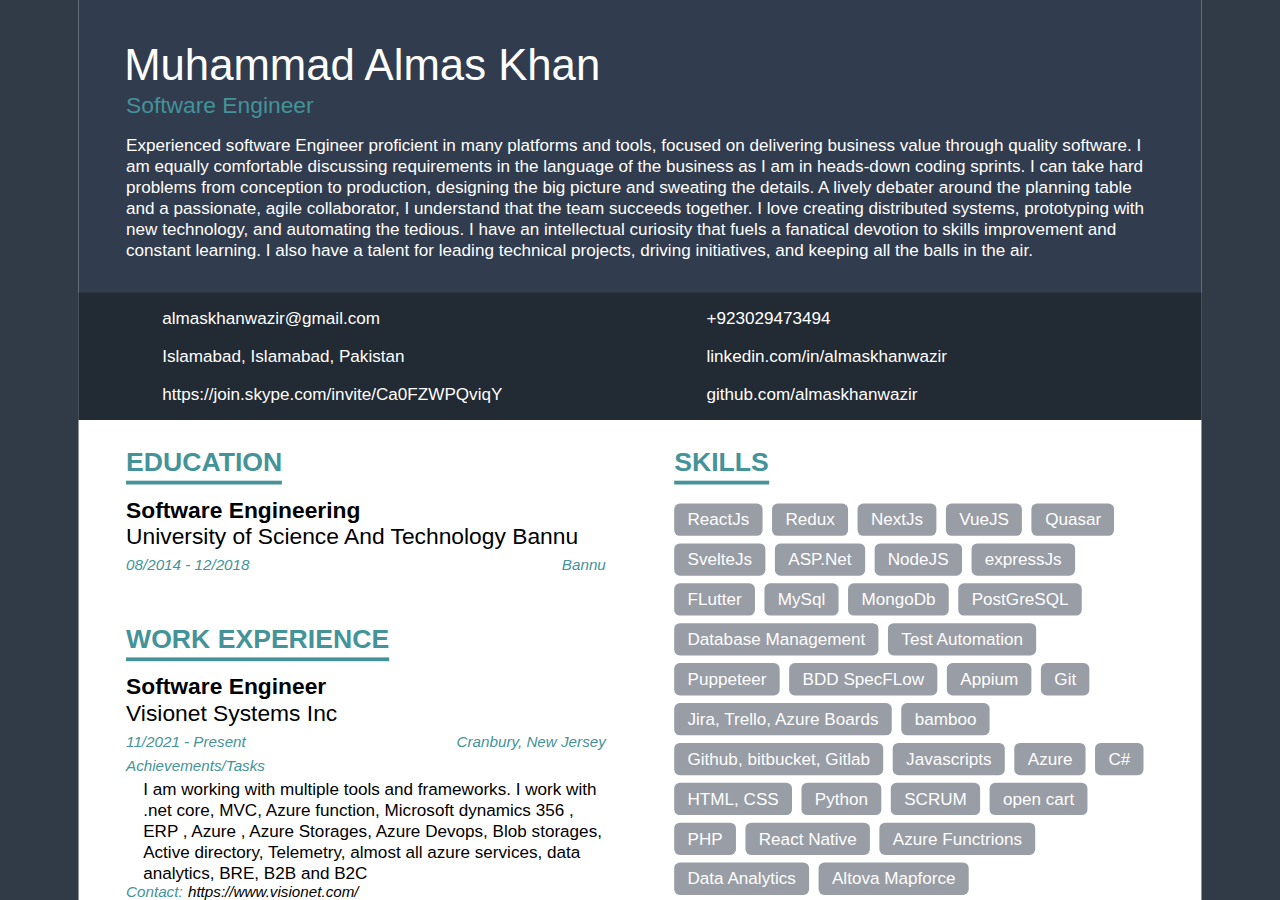
==== commit 30fc98a0: "more changes" ====
--- a/index.html
+++ b/index.html
@@ -512,7 +512,7 @@
                                     class="q1ro_q-el q1un_q-size-c q1un_q-b q1za_q-wrap-pdf q1ro_q-mandatory"
                                     data-qxy_q="Workplace/Company"
                                   >
-                                    Systems Limited
+                                    Visionet Systems Inc
                                   </div>
                                 </div>
                               </div>
@@ -557,7 +557,7 @@
                                       class="q1ro_q-el q1un_q-size-f q1un_q-c x-t-c1-color q1za_q-wrap-pdf"
                                       data-qxy_q="City, Country (optional)"
                                     >
-                                      Islamabad
+                                    Cranbury, New Jersey
                                     </div>
                                   </div>
                                 </div>
@@ -618,11 +618,60 @@
                                             class="q1ro_q-el q1un_q-size-e"
                                             data-qxy_q="Accomplishment/Responsibility/Task"
                                           >
-                                            Working with asp.net , Azure
-                                            functions, CosmosDB, Data Analytics
-                                            , MapForce , Azure
+                                          I am working with multiple tools and frameworks.
+                                          I work with .net core, MVC, Azure function, Microsoft dynamics 356 , ERP ,
+                                          Azure , Azure Storages, Azure Devops, Blob storages, Active directory,
+                                          Telemetry, almost all azure services, data analytics, BRE, B2B and B2C
                                           </div>
                                         </div>
+                                      </div>
+                                    </div>
+                                  </div>
+                                </div>
+                              </div>
+                              <div class="q1yz_q-contact-holder">
+                                <div class="q1ro_q-contact-label q1if_q-after">
+                                  <div
+                                    class="q1xu_q q1eu_q-field q1eu_q-field-outer"
+                                    data-novo-align=""
+                                    data-q1wz_q-text-enabled="false"
+                                  >
+                                    <div
+                                      class="q1xu_q q1eu_q-field q1eu_q-field-inner"
+                                    >
+                                      <div
+                                        data-q1ro_q="generic-lbl_contact"
+                                        contenteditable="true"
+                                        tabindex="-1"
+                                        class="q1ro_q q1un_q-size-f q1un_q-c q1ro_q-label x-t-c1-color q1ro_q-label"
+                                        data-qxy_q="Contact"
+                                      >
+                                        Contact
+                                      </div>
+                                    </div>
+                                  </div>
+                                  <div
+                                    class="q1ro_q q1un_q-size-f q1un_q-c q1ro_q-label q1lt_q-separate x-t-c1-color"
+                                  >
+                                    :
+                                  </div>
+                                </div>
+                                <div class="q1ro_q-contact-info q1if_q-after">
+                                  <div
+                                    class="q1xu_q q1eu_q-field q1eu_q-field-outer"
+                                    data-novo-align=""
+                                    data-q1wz_q-text-enabled="false"
+                                  >
+                                    <div
+                                      class="q1xu_q q1eu_q-field q1eu_q-field-inner"
+                                    >
+                                      <div
+                                        data-q1ro_q="work-x_vs-contact_person"
+                                        contenteditable="true"
+                                        class="q1un_q-size-f q1un_q-c q1ro_q-el q1za_q-wrap-pdf"
+                                        data-qxy_q="Contact Person"
+                                      >
+                                      https://www.visionet.com/
                                       </div>
                                     </div>
                                   </div>
@@ -657,7 +706,7 @@
                                     class="q1ro_q-el q1un_q-size-c q1un_q-a q1za_q-wrap-pdf q1ro_q-mandatory"
                                     data-qxy_q="Title/Position"
                                   >
-                                    Team Lead
+                                  MERN Stack developer lead
                                   </div>
                                 </div>
                               </div>
@@ -783,22 +832,152 @@
                                             class="q1ro_q-el q1un_q-size-e"
                                             data-qxy_q="Accomplishment/Responsibility/Task"
                                           >
-                                            Front End NextJs, Backend Nodejs, I
-                                            do very Critical tasks
+                                          In my role as MERN Lead at UTOPIA TECH PTY LTD, Queensland Australia,
+                                          I have been tasked with developing web applications such as front-end
+                                          user interface, BAckend and web APIS , database management, liaising
+                                          with customers and internal team and assisting with help desk tickets, Code
+                                          reviewing of other developers, Reviewing other deveopers tasks, and code
+                                          deployement on aws
                                           </div>
                                         </div>
                                       </div>
                                     </div>
                                   </div>
                                 </div>
+                              </div>
+                            </div>
+                          </div>
+                        </div>
+                      </div>
+                      <div
+                        class="q1yz_q-group"
+                        data-q1yz_q-group-key="work-1628272944383-2"
+                      >
+                        <div
+                          class="yna-el-work-2 q1yz_q"
+                          data-q1jl_q="work-1628272944383-2"
+                          data-q1yz_q-index="2"
+                        >
+                          <div class="q1zh_q-el-content">
+                            <div class="q1zh_q-el-role">
+                              <div
+                                class="q1xu_q q1eu_q-field q1eu_q-field-outer"
+                                data-novo-align=""
+                                data-q1wz_q-text-enabled="false"
+                              >
+                                <div
+                                  class="q1xu_q q1eu_q-field q1eu_q-field-inner"
+                                >
+                                  <div
+                                    data-q1ro_q="work-x_vs-role"
+                                    contenteditable="true"
+                                    class="q1ro_q-el q1un_q-size-c q1un_q-a q1za_q-wrap-pdf q1ro_q-mandatory"
+                                    data-qxy_q="Title/Position"
+                                  >
+                                  Software Engineer (MERN Stack)
+                                  </div>
+                                </div>
+                              </div>
+                            </div>
+                            <div class="q1zh_q-el-place">
+                              <div
+                                class="q1xu_q q1eu_q-field q1eu_q-field-outer"
+                                data-novo-align=""
+                                data-q1wz_q-text-enabled="false"
+                              >
+                                <div
+                                  class="q1xu_q q1eu_q-field q1eu_q-field-inner"
+                                >
+                                  <div
+                                    data-q1ro_q="work-x_vs-place"
+                                    contenteditable="true"
+                                    class="q1ro_q-el q1un_q-size-c q1un_q-b q1za_q-wrap-pdf q1ro_q-mandatory"
+                                    data-qxy_q="Workplace/Company"
+                                  >
+                                    UTOPIA TECH PTY LTD
+                                  </div>
+                                </div>
+                              </div>
+                            </div>
+                            <div class="q1ox_q-el-period q1ur_q-component">
+                              <div
+                                class="q1xu_q q1eu_q-field q1eu_q-field-outer"
+                                data-novo-align=""
+                                data-q1wz_q-text-enabled="false"
+                              >
+                                <div
+                                  class="q1xu_q q1eu_q-field q1eu_q-field-inner"
+                                >
+                                  <div
+                                    data-q1ro_q="work-x_vs-period"
+                                    contenteditable="true"
+                                    tabindex="-1"
+                                    class="q1un_q-size-f q1un_q-c x-t-c1-color q1ro_q-el-period x-t-c1-color q1za_q-wrap-pdf q1ro_q-el q1ro_q-inline-block"
+                                    data-qxy_q="mm/yyyy - Present"
+                                  >
+                                    04/2021&nbsp;-&nbsp;06/2021
+                                    <div
+                                      class="yna-q1xr_q-just-visual q1vd_q-just-white"
+                                    >
+                                      ,&nbsp;
+                                    </div>
+                                  </div>
+                                </div>
+                              </div>
+                              <div class="q1zh_q-loc-right q1zh_q-el-loc">
+                                <div
+                                  class="q1xu_q q1eu_q-field q1eu_q-field-outer"
+                                  data-novo-align=""
+                                  data-q1wz_q-text-enabled="false"
+                                >
+                                  <div
+                                    class="q1xu_q q1eu_q-field q1eu_q-field-inner"
+                                  >
+                                    <div
+                                      data-q1ro_q="work-x_vs-loc"
+                                      contenteditable="true"
+                                      class="q1ro_q-el q1un_q-size-f q1un_q-c x-t-c1-color q1za_q-wrap-pdf"
+                                      data-qxy_q="City, Country (optional)"
+                                    >
+                                      Calliope, Queensland, Australia
+                                    </div>
+                                  </div>
+                                </div>
+                              </div>
+                            </div>
+                            <div class="q1zh_q-el-list">
+                              <div class="q1zh_q-el-header">
+                                <div class="q1if_q-after q1pm_q-box">
+                                  <div
+                                    class="q1xu_q q1eu_q-field q1eu_q-field-outer"
+                                    data-novo-align=""
+                                    data-q1wz_q-text-enabled="false"
+                                  >
+                                    <div
+                                      class="q1xu_q q1eu_q-field q1eu_q-field-inner"
+                                    >
+                                      <div
+                                        data-q1ro_q="work-x_vs-lbl_list"
+                                        contenteditable="true"
+                                        tabindex="-1"
+                                        class="q1un_q-size-f q1un_q-c q1ro_q-el q1ro_q-label x-t-c1-color q1za_q-wrap-pdf q1ro_q-label"
+                                        data-qxy_q="Achievements/Tasks"
+                                      >
+                                        Achievements/Tasks
+                                      </div>
+                                    </div>
+                                  </div>
+                                </div>
+                              </div>
+                              <div class="q1vb_q q1un_q-b">
                                 <div
                                   class="q1zh_q-group"
-                                  data-q1yo_q-temp="work-1642504636892-13-1642505203444"
-                                >
-                                  <div
-                                    class="yna-list-el-work-1-list-1 q1vb_q-el"
-                                    data-q1vb_q-el-index="1"
-                                    data-q1yo_q-temp="1642504636892-13"
+                                  data-q1yo_q-temp="work-1642504636892-10-1642505203444"
+                                >
+                                  <div
+                                    class="yna-list-el-work-2-list-0 q1vb_q-el"
+                                    data-q1vb_q-el-index="0"
+                                    data-q1yo_q-temp="1642504636892-10"
                                   >
                                     <div
                                       class="q1ox_q-list-item-bullet"
@@ -821,99 +1000,16 @@
                                             class="q1ro_q-el q1un_q-size-e"
                                             data-qxy_q="Accomplishment/Responsibility/Task"
                                           >
-                                            Daily meetings with my team, and
-                                            assign tasks to my team
+                                          MERN stack Web Development working with following ,
+                                          Front end Web Development with ReactJs
+                                          Backend Web development with NodeJs AWS Lamda, Mongo and SQL,
+                                          Agile development, Project Management (Jira) and Source Control ( Gitlabs)
                                           </div>
                                         </div>
                                       </div>
                                     </div>
                                   </div>
                                 </div>
-                                <div
-                                  class="q1zh_q-group"
-                                  data-q1yo_q-temp="work-1642504636892-14-1642505203444"
-                                >
-                                  <div
-                                    class="yna-list-el-work-1-list-2 q1vb_q-el"
-                                    data-q1vb_q-el-index="2"
-                                    data-q1yo_q-temp="1642504636892-14"
-                                  >
-                                    <div
-                                      class="q1ox_q-list-item-bullet"
-                                      style="
-                                        background-image: url('https://d.novoresume.com/yna_pub/svg/list/circle/b-1.svg');
-                                      "
-                                    ></div>
-                                    <div class="q1zh_q-el-sub-content">
-                                      <div
-                                        class="q1xu_q q1eu_q-field q1eu_q-field-outer"
-                                        data-novo-align=""
-                                        data-q1wz_q-text-enabled="true"
-                                      >
-                                        <div
-                                          class="q1xu_q q1eu_q-field q1eu_q-field-inner"
-                                        >
-                                          <div
-                                            data-q1ro_q="work-x_vs-list-x_vs"
-                                            contenteditable="true"
-                                            class="q1ro_q-el q1un_q-size-e"
-                                            data-qxy_q="Accomplishment/Responsibility/Task"
-                                          >
-                                            Manage tasks at Jira
-                                          </div>
-                                        </div>
-                                      </div>
-                                    </div>
-                                  </div>
-                                </div>
-                              </div>
-                            </div>
-                            <div class="q1yz_q-contact-holder">
-                              <div class="q1ro_q-contact-label q1if_q-after">
-                                <div
-                                  class="q1xu_q q1eu_q-field q1eu_q-field-outer"
-                                  data-novo-align=""
-                                  data-q1wz_q-text-enabled="false"
-                                >
-                                  <div
-                                    class="q1xu_q q1eu_q-field q1eu_q-field-inner"
-                                  >
-                                    <div
-                                      data-q1ro_q="generic-lbl_contact"
-                                      contenteditable="true"
-                                      tabindex="-1"
-                                      class="q1ro_q q1un_q-size-f q1un_q-c q1ro_q-label x-t-c1-color q1ro_q-label"
-                                      data-qxy_q="Contact"
-                                    >
-                                      Contact
-                                    </div>
-                                  </div>
-                                </div>
-                                <div
-                                  class="q1ro_q q1un_q-size-f q1un_q-c q1ro_q-label q1lt_q-separate x-t-c1-color"
-                                >
-                                  :
-                                </div>
-                              </div>
-                              <div class="q1ro_q-contact-info q1if_q-after">
-                                <div
-                                  class="q1xu_q q1eu_q-field q1eu_q-field-outer"
-                                  data-novo-align=""
-                                  data-q1wz_q-text-enabled="false"
-                                >
-                                  <div
-                                    class="q1xu_q q1eu_q-field q1eu_q-field-inner"
-                                  >
-                                    <div
-                                      data-q1ro_q="work-x_vs-contact_person"
-                                      contenteditable="true"
-                                      class="q1un_q-size-f q1un_q-c q1ro_q-el q1za_q-wrap-pdf"
-                                      data-qxy_q="Contact Person"
-                                    >
-                                      https://www.utopiatech.io/
-                                    </div>
-                                  </div>
-                                </div>
                               </div>
                             </div>
                           </div>
@@ -921,12 +1017,12 @@
                       </div>
                       <div
                         class="q1yz_q-group"
-                        data-q1yz_q-group-key="work-1628272944383-2"
+                        data-q1yz_q-group-key="work-1628272529903-2"
                       >
                         <div
-                          class="yna-el-work-2 q1yz_q"
-                          data-q1jl_q="work-1628272944383-2"
-                          data-q1yz_q-index="2"
+                          class="yna-el-work-3 q1yz_q"
+                          data-q1jl_q="work-1628272529903-2"
+                          data-q1yz_q-index="3"
                         >
                           <div class="q1zh_q-el-content">
                             <div class="q1zh_q-el-role">
@@ -944,7 +1040,7 @@
                                     class="q1ro_q-el q1un_q-size-c q1un_q-a q1za_q-wrap-pdf q1ro_q-mandatory"
                                     data-qxy_q="Title/Position"
                                   >
-                                    Full stack web developer
+                                    Software Engineer (Full stack)
                                   </div>
                                 </div>
                               </div>
@@ -964,7 +1060,7 @@
                                     class="q1ro_q-el q1un_q-size-c q1un_q-b q1za_q-wrap-pdf q1ro_q-mandatory"
                                     data-qxy_q="Workplace/Company"
                                   >
-                                    UTOPIA TECH PTY LTD
+                                    Innovative Solutions And Development
                                   </div>
                                 </div>
                               </div>
@@ -985,207 +1081,7 @@
                                     class="q1un_q-size-f q1un_q-c x-t-c1-color q1ro_q-el-period x-t-c1-color q1za_q-wrap-pdf q1ro_q-el q1ro_q-inline-block"
                                     data-qxy_q="mm/yyyy - Present"
                                   >
-                                    04/2021&nbsp;-&nbsp;06/2021
-                                    <div
-                                      class="yna-q1xr_q-just-visual q1vd_q-just-white"
-                                    >
-                                      ,&nbsp;
-                                    </div>
-                                  </div>
-                                </div>
-                              </div>
-                              <div class="q1zh_q-loc-right q1zh_q-el-loc">
-                                <div
-                                  class="q1xu_q q1eu_q-field q1eu_q-field-outer"
-                                  data-novo-align=""
-                                  data-q1wz_q-text-enabled="false"
-                                >
-                                  <div
-                                    class="q1xu_q q1eu_q-field q1eu_q-field-inner"
-                                  >
-                                    <div
-                                      data-q1ro_q="work-x_vs-loc"
-                                      contenteditable="true"
-                                      class="q1ro_q-el q1un_q-size-f q1un_q-c x-t-c1-color q1za_q-wrap-pdf"
-                                      data-qxy_q="City, Country (optional)"
-                                    >
-                                      Calliope, Queensland, Australia
-                                    </div>
-                                  </div>
-                                </div>
-                              </div>
-                            </div>
-                            <div class="q1zh_q-el-list">
-                              <div class="q1zh_q-el-header">
-                                <div class="q1if_q-after q1pm_q-box">
-                                  <div
-                                    class="q1xu_q q1eu_q-field q1eu_q-field-outer"
-                                    data-novo-align=""
-                                    data-q1wz_q-text-enabled="false"
-                                  >
-                                    <div
-                                      class="q1xu_q q1eu_q-field q1eu_q-field-inner"
-                                    >
-                                      <div
-                                        data-q1ro_q="work-x_vs-lbl_list"
-                                        contenteditable="true"
-                                        tabindex="-1"
-                                        class="q1un_q-size-f q1un_q-c q1ro_q-el q1ro_q-label x-t-c1-color q1za_q-wrap-pdf q1ro_q-label"
-                                        data-qxy_q="Achievements/Tasks"
-                                      >
-                                        Achievements/Tasks
-                                      </div>
-                                    </div>
-                                  </div>
-                                </div>
-                              </div>
-                              <div class="q1vb_q q1un_q-b">
-                                <div
-                                  class="q1zh_q-group"
-                                  data-q1yo_q-temp="work-1642504636892-10-1642505203444"
-                                >
-                                  <div
-                                    class="yna-list-el-work-2-list-0 q1vb_q-el"
-                                    data-q1vb_q-el-index="0"
-                                    data-q1yo_q-temp="1642504636892-10"
-                                  >
-                                    <div
-                                      class="q1ox_q-list-item-bullet"
-                                      style="
-                                        background-image: url('https://d.novoresume.com/yna_pub/svg/list/circle/b-1.svg');
-                                      "
-                                    ></div>
-                                    <div class="q1zh_q-el-sub-content">
-                                      <div
-                                        class="q1xu_q q1eu_q-field q1eu_q-field-outer"
-                                        data-novo-align=""
-                                        data-q1wz_q-text-enabled="true"
-                                      >
-                                        <div
-                                          class="q1xu_q q1eu_q-field q1eu_q-field-inner"
-                                        >
-                                          <div
-                                            data-q1ro_q="work-x_vs-list-x_vs"
-                                            contenteditable="true"
-                                            class="q1ro_q-el q1un_q-size-e"
-                                            data-qxy_q="Accomplishment/Responsibility/Task"
-                                          >
-                                            Front End With NextJs, Redux
-                                          </div>
-                                        </div>
-                                      </div>
-                                    </div>
-                                  </div>
-                                </div>
-                                <div
-                                  class="q1zh_q-group"
-                                  data-q1yo_q-temp="work-1642504636892-11-1642505203444"
-                                >
-                                  <div
-                                    class="yna-list-el-work-2-list-1 q1vb_q-el"
-                                    data-q1vb_q-el-index="1"
-                                    data-q1yo_q-temp="1642504636892-11"
-                                  >
-                                    <div
-                                      class="q1ox_q-list-item-bullet"
-                                      style="
-                                        background-image: url('https://d.novoresume.com/yna_pub/svg/list/circle/b-1.svg');
-                                      "
-                                    ></div>
-                                    <div class="q1zh_q-el-sub-content">
-                                      <div
-                                        class="q1xu_q q1eu_q-field q1eu_q-field-outer"
-                                        data-novo-align=""
-                                        data-q1wz_q-text-enabled="true"
-                                      >
-                                        <div
-                                          class="q1xu_q q1eu_q-field q1eu_q-field-inner"
-                                        >
-                                          <div
-                                            data-q1ro_q="work-x_vs-list-x_vs"
-                                            contenteditable="true"
-                                            class="q1ro_q-el q1un_q-size-e"
-                                            data-qxy_q="Accomplishment/Responsibility/Task"
-                                          >
-                                            Backend nodeJs AWS Lambda
-                                          </div>
-                                        </div>
-                                      </div>
-                                    </div>
-                                  </div>
-                                </div>
-                              </div>
-                            </div>
-                          </div>
-                        </div>
-                      </div>
-                      <div
-                        class="q1yz_q-group"
-                        data-q1yz_q-group-key="work-1628272529903-2"
-                      >
-                        <div
-                          class="yna-el-work-3 q1yz_q"
-                          data-q1jl_q="work-1628272529903-2"
-                          data-q1yz_q-index="3"
-                        >
-                          <div class="q1zh_q-el-content">
-                            <div class="q1zh_q-el-role">
-                              <div
-                                class="q1xu_q q1eu_q-field q1eu_q-field-outer"
-                                data-novo-align=""
-                                data-q1wz_q-text-enabled="false"
-                              >
-                                <div
-                                  class="q1xu_q q1eu_q-field q1eu_q-field-inner"
-                                >
-                                  <div
-                                    data-q1ro_q="work-x_vs-role"
-                                    contenteditable="true"
-                                    class="q1ro_q-el q1un_q-size-c q1un_q-a q1za_q-wrap-pdf q1ro_q-mandatory"
-                                    data-qxy_q="Title/Position"
-                                  >
-                                    Junior Software Engineer
-                                  </div>
-                                </div>
-                              </div>
-                            </div>
-                            <div class="q1zh_q-el-place">
-                              <div
-                                class="q1xu_q q1eu_q-field q1eu_q-field-outer"
-                                data-novo-align=""
-                                data-q1wz_q-text-enabled="false"
-                              >
-                                <div
-                                  class="q1xu_q q1eu_q-field q1eu_q-field-inner"
-                                >
-                                  <div
-                                    data-q1ro_q="work-x_vs-place"
-                                    contenteditable="true"
-                                    class="q1ro_q-el q1un_q-size-c q1un_q-b q1za_q-wrap-pdf q1ro_q-mandatory"
-                                    data-qxy_q="Workplace/Company"
-                                  >
-                                    Innovative Solutions And Development
-                                  </div>
-                                </div>
-                              </div>
-                            </div>
-                            <div class="q1ox_q-el-period q1ur_q-component">
-                              <div
-                                class="q1xu_q q1eu_q-field q1eu_q-field-outer"
-                                data-novo-align=""
-                                data-q1wz_q-text-enabled="false"
-                              >
-                                <div
-                                  class="q1xu_q q1eu_q-field q1eu_q-field-inner"
-                                >
-                                  <div
-                                    data-q1ro_q="work-x_vs-period"
-                                    contenteditable="true"
-                                    tabindex="-1"
-                                    class="q1un_q-size-f q1un_q-c x-t-c1-color q1ro_q-el-period x-t-c1-color q1za_q-wrap-pdf q1ro_q-el q1ro_q-inline-block"
-                                    data-qxy_q="mm/yyyy - Present"
-                                  >
-                                    02/2020&nbsp;-&nbsp;03/2021
+                                    01/2020&nbsp;-&nbsp;04/2021
                                     <div
                                       class="yna-q1xr_q-just-visual q1vd_q-just-white"
                                     >
@@ -1493,7 +1389,7 @@
                                     class="q1ro_q-el q1un_q-size-c q1un_q-a q1za_q-wrap-pdf q1ro_q-mandatory"
                                     data-qxy_q="Title/Position"
                                   >
-                                    Full Stack web developer Intern
+                                    Software Engineer
                                   </div>
                                 </div>
                               </div>
@@ -1513,7 +1409,7 @@
                                     class="q1ro_q-el q1un_q-size-c q1un_q-b q1za_q-wrap-pdf q1ro_q-mandatory"
                                     data-qxy_q="Workplace/Company"
                                   >
-                                    Innovative Solutions And Development
+                                    Conflee
                                   </div>
                                 </div>
                               </div>
@@ -1534,7 +1430,7 @@
                                     class="q1un_q-size-f q1un_q-c x-t-c1-color q1ro_q-el-period x-t-c1-color q1za_q-wrap-pdf q1ro_q-el q1ro_q-inline-block"
                                     data-qxy_q="mm/yyyy - Present"
                                   >
-                                    11/2019&nbsp;-&nbsp;01/2020
+                                    10/2018&nbsp;-&nbsp;12/2019
                                     <div
                                       class="yna-q1xr_q-just-visual q1vd_q-just-white"
                                     >
@@ -1558,7 +1454,7 @@
                                       class="q1ro_q-el q1un_q-size-f q1un_q-c x-t-c1-color q1za_q-wrap-pdf"
                                       data-qxy_q="City, Country (optional)"
                                     >
-                                      Islamabad, Pakistan
+                                      Germany
                                     </div>
                                   </div>
                                 </div>
@@ -1619,7 +1515,7 @@
                                             class="q1ro_q-el q1un_q-size-e"
                                             data-qxy_q="Accomplishment/Responsibility/Task"
                                           >
-                                            Front end with Reactjs.
+                                            Front end with VueJS.
                                           </div>
                                         </div>
                                       </div>
@@ -1656,47 +1552,7 @@
                                             class="q1ro_q-el q1un_q-size-e"
                                             data-qxy_q="Accomplishment/Responsibility/Task"
                                           >
-                                            Backend With ASP.net (MVC and Web
-                                            API)
-                                          </div>
-                                        </div>
-                                      </div>
-                                    </div>
-                                  </div>
-                                </div>
-                                <div
-                                  class="q1zh_q-group"
-                                  data-q1yo_q-temp="work-1642504636892-4-1642505203444"
-                                >
-                                  <div
-                                    class="yna-list-el-work-4-list-2 q1vb_q-el"
-                                    data-q1vb_q-el-index="2"
-                                    data-q1yo_q-temp="1642504636892-4"
-                                  >
-                                    <div
-                                      class="q1ox_q-list-item-bullet"
-                                      style="
-                                        background-image: url('https://d.novoresume.com/yna_pub/svg/list/circle/b-1.svg');
-                                      "
-                                    ></div>
-                                    <div class="q1zh_q-el-sub-content">
-                                      <div
-                                        class="q1xu_q q1eu_q-field q1eu_q-field-outer"
-                                        data-novo-align=""
-                                        data-q1wz_q-text-enabled="true"
-                                      >
-                                        <div
-                                          class="q1xu_q q1eu_q-field q1eu_q-field-inner"
-                                        >
-                                          <div
-                                            data-q1ro_q="work-x_vs-list-x_vs"
-                                            contenteditable="true"
-                                            class="q1ro_q-el q1un_q-size-e"
-                                            data-qxy_q="Accomplishment/Responsibility/Task"
-                                          >
-                                            Software Test Automation(Web UI
-                                            tests with puppeteer, Mobile app
-                                            tests, Web API tests),
+                                            Backend With NodeJs
                                           </div>
                                         </div>
                                       </div>
@@ -1785,7 +1641,7 @@
                                       class="q1un_q-size-f q1un_q-c q1ro_q-el q1za_q-wrap-pdf"
                                       data-qxy_q="Contact Person"
                                     >
-                                      https://innovativesols.co.uk/
+                                    https://conflee.de/
                                     </div>
                                   </div>
                                 </div>
@@ -1808,7 +1664,7 @@
                                       class="q1un_q-size-f q1un_q-c q1ro_q-el q1za_q-wrap-pdf"
                                       data-qxy_q="Contact Info"
                                     >
-                                      +92 51 4571218
+                                      Email : faraz.arshad@conflee.de
                                     </div>
                                   </div>
                                 </div>
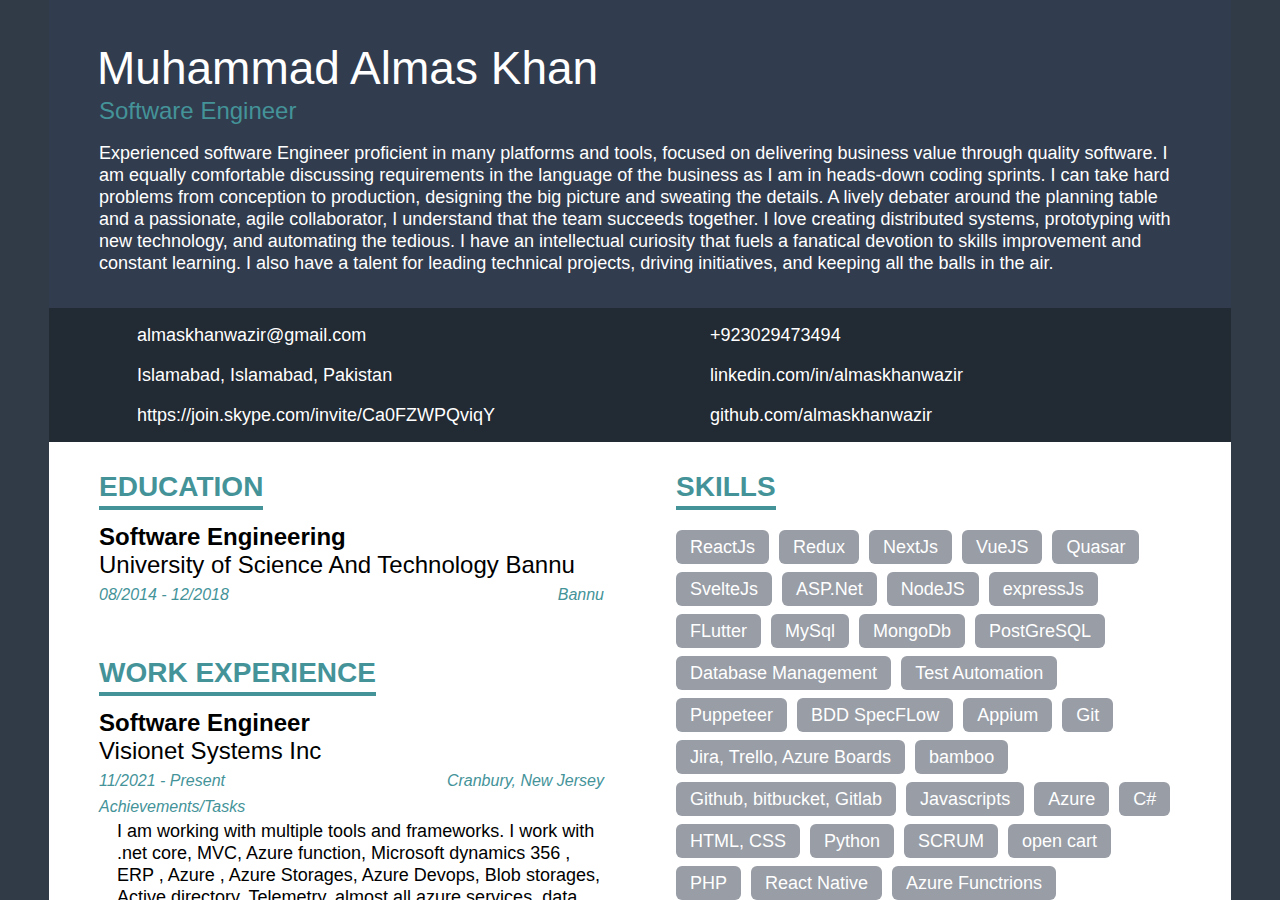
==== commit 7155b9fa: "more style changes" ====
--- a/index.html
+++ b/index.html
@@ -67,11 +67,7 @@
       }
     </style>
 
-    <style stylearchivedocanimation="">
-      #q1et_q.q1uy_q-single-doc .q1um_q-wrapper.q1ox_q-page.qlg_q {
-        transform: scale(0.95);
-      }
-    </style>
+    
   </head>
   <body
     id="q1us_q-editor"
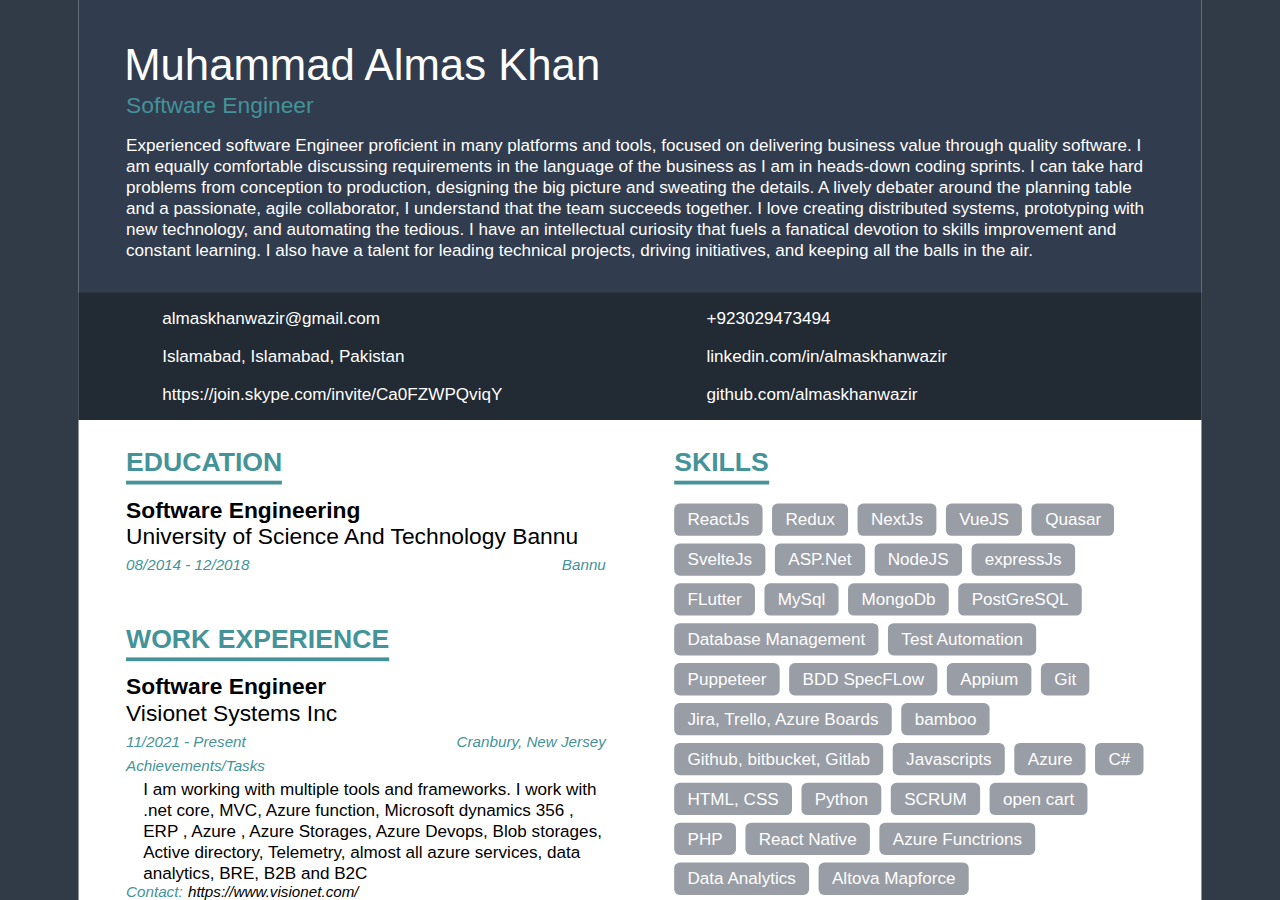
==== commit 3d1c0ce5: "rev" ====
--- a/index.html
+++ b/index.html
@@ -67,7 +67,11 @@
       }
     </style>
 
-    
+    <style stylearchivedocanimation="">
+      #q1et_q.q1uy_q-single-doc .q1um_q-wrapper.q1ox_q-page.qlg_q {
+        transform: scale(0.95);
+      }
+    </style>
   </head>
   <body
     id="q1us_q-editor"
